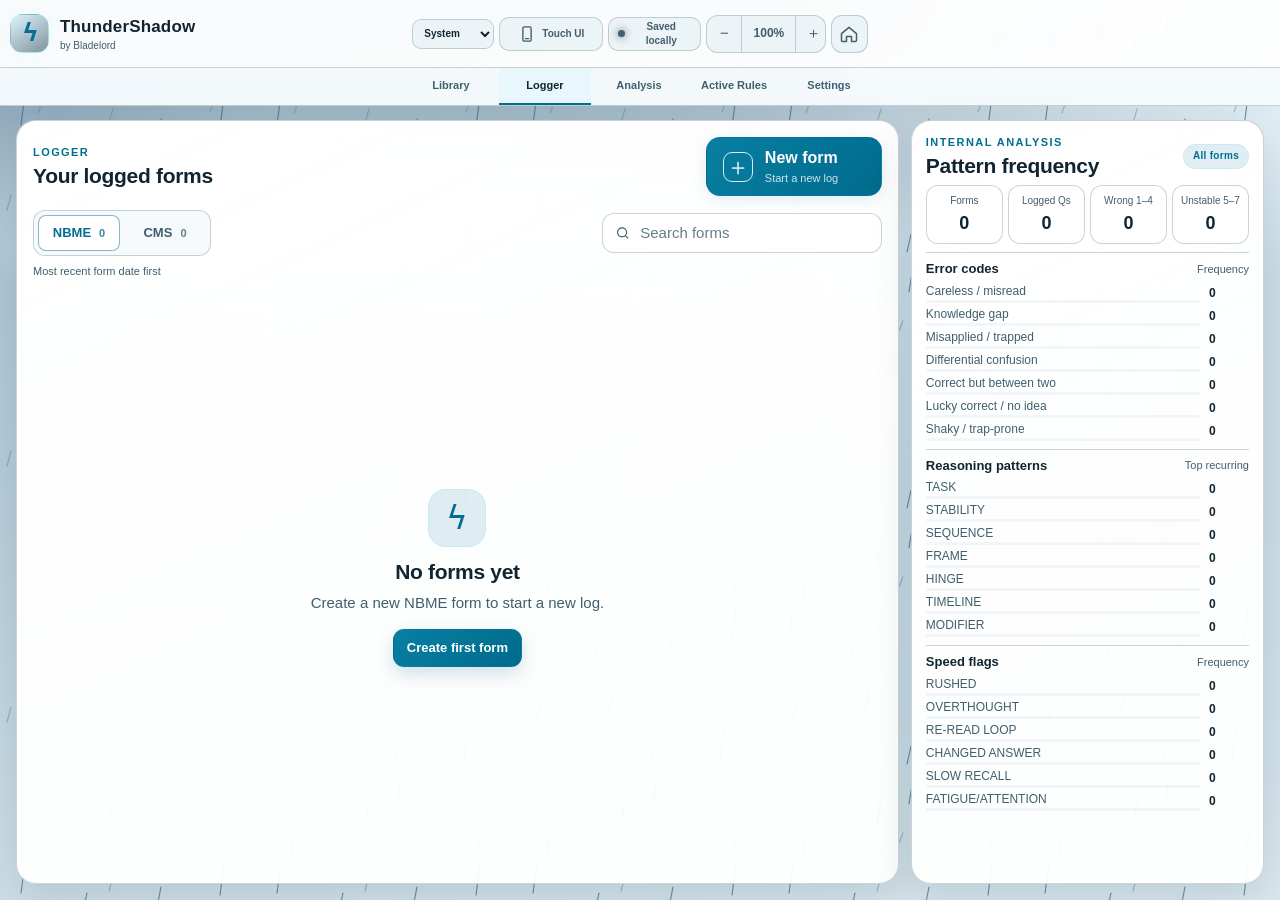
==== index.html @ bb1a1129 "v43" ====
<!doctype html>
<html lang="en">
<head>
  <meta charset="utf-8">
  <meta name="viewport" content="width=device-width, initial-scale=1, viewport-fit=cover">
  <meta name="theme-color" content="#07111f">
  <meta name="mobile-web-app-capable" content="yes">
  <meta name="apple-mobile-web-app-capable" content="yes">
  <meta name="apple-mobile-web-app-status-bar-style" content="black-translucent">
  <meta name="apple-mobile-web-app-title" content="ThunderShadow">
  <meta name="application-name" content="ThunderShadow">
  <meta name="description" content="ThunderShadow is a browser-based NBME and CMS error logging, rule review, and study-analysis app. Study data is stored locally in the browser by default, with optional private Google Drive app-data sync across devices.">
  <title>ThunderShadow</title>
  <script src="js/theme-init.js?v=43"></script>
  <script src="js/uuid.js?v=43"></script>
  <link rel="icon" href="assets/icon.svg" type="image/svg+xml">
  <link rel="apple-touch-icon" href="assets/icon-180.png">
  <link rel="manifest" href="manifest.json">
  <link rel="stylesheet" href="css/styles.css?v=43">
  <link rel="stylesheet" href="css/storm.css?v=43">
</head>
<body>
  <div class="storm-scene" aria-hidden="true">
    <div class="storm-scene__clouds"></div>
    <div class="storm-scene__rain"></div>
    <div class="storm-scene__lightning"></div>
  </div>

  <div id="appShell" class="app-shell" data-scale="100">
    <header class="topbar">
      <div class="brand" aria-label="ThunderShadow home">
        <div class="brand__mark" aria-hidden="true">ϟ</div>
        <div class="brand__copy">
          <div class="brand__name">ThunderShadow</div>
          <div class="brand__byline">by Bladelord</div>

        </div>
      </div>

      <div class="topbar__tools">
        <label class="theme-control" aria-label="Color theme"><select id="themeModeSelect"><option value="light">Light</option><option value="dark">Dark</option><option value="system">System</option></select></label>
        <button id="uiModeToggleBtn" class="mode-toggle" type="button" aria-pressed="false" aria-label="Switch to Touch UI" title="Switch to Touch UI">
          <span class="mode-toggle__icon" aria-hidden="true">
            <svg data-mode-icon="touch" viewBox="0 0 24 24"><rect x="6.5" y="2.5" width="11" height="19" rx="2"/><path d="M10 18.2h4"/></svg>
            <svg data-mode-icon="desktop" viewBox="0 0 24 24"><rect x="2.5" y="3.5" width="19" height="13" rx="2"/><path d="M8 20.5h8M12 16.5v4"/></svg>
          </span>
          <span id="uiModeToggleText">Touch UI</span>
        </button>
        <button id="syncStatusBtn" class="sync-status" type="button" data-state="local" data-short-label="Local" aria-label="Synchronization status. Click to sync now" title="Click to sync now">
          <i></i><span id="syncStatusText">Saved locally</span>
        </button>
        <button id="retrySyncBtn" class="icon-button" type="button" aria-label="Retry synchronization" title="Retry sync" hidden>↻</button>
        <div class="zoom-control" aria-label="Interface scale">
          <button id="zoomOutBtn" class="icon-button" type="button" aria-label="Zoom out">−</button>
          <button id="zoomFitBtn" class="zoom-control__value" type="button" aria-label="Fit interface to window">100%</button>
          <button id="zoomInBtn" class="icon-button" type="button" aria-label="Zoom in">＋</button>
        </div>
        <button id="homeBtn" class="icon-button" type="button" aria-label="Open form library" title="Open logged forms">
          <svg viewBox="0 0 24 24" aria-hidden="true"><path d="M3 11.5 12 4l9 7.5v8a1.5 1.5 0 0 1-1.5 1.5H15v-6H9v6H4.5A1.5 1.5 0 0 1 3 19.5z"/></svg>
        </button>
        <button id="backupBtn" class="icon-button" type="button" aria-label="Backup all data">
          <svg viewBox="0 0 24 24" aria-hidden="true"><path d="M12 3v12m0 0 4-4m-4 4-4-4M5 16v3a2 2 0 0 0 2 2h10a2 2 0 0 0 2-2v-3"/></svg>
        </button>
        <button id="restoreBackupBtn" class="icon-button" type="button" aria-label="Restore JSON backup" title="Restore JSON backup">
          <svg viewBox="0 0 24 24" aria-hidden="true"><path d="M12 21V9m0 0 4 4m-4-4-4 4M5 8V5a2 2 0 0 1 2-2h10a2 2 0 0 1 2 2v3"/></svg>
        </button>
        <input id="restoreInput" type="file" accept="application/json,.json" hidden>
      </div>
      <div id="loggerTopActions" class="logger-entry-nav" role="group" aria-label="Entry navigation" hidden>
        <button id="topPrevBtn" class="entry-nav-button" type="button" aria-label="Previous entry">
          <span aria-hidden="true">‹</span>
        </button>
        <div class="question-position" aria-live="polite" aria-atomic="true">
          <span id="topQuestionNumber">Entry 1</span>
          <span class="question-position__divider">of</span>
          <span id="topQuestionTotal">50</span>
        </div>
        <button id="topNextBtn" class="entry-nav-button" type="button" aria-label="Next entry">
          <span aria-hidden="true">›</span>
        </button>
      </div>
    </header>

    <nav id="areaNav" class="area-nav" aria-label="Primary areas">
      <button type="button" data-area="library">Library</button>
      <button type="button" data-area="logger" class="is-active">Logger</button>
      <button type="button" data-area="analysis">Analysis</button>
      <button type="button" data-area="review">Active Rules</button>
      <button type="button" data-area="settings">Settings</button>
    </nav>

    <main class="workspace">
      <section id="libraryView" class="view view--library" aria-label="Form library">
        <div class="library-layout">
          <section class="panel panel--library-list">
            <div class="panel__heading forms-library-heading">
              <div>
                <p class="eyebrow">Logger</p>
                <h1>Your logged forms</h1>
              </div>
              <button id="newFormBtn" class="button button--primary new-form-button" type="button" aria-label="New form">
                <span class="new-form-button__icon" aria-hidden="true">＋</span>
                <span><strong>New form</strong><small>Start a new log</small></span>
              </button>
            </div>
            <div class="form-library-toolbar">
              <div id="formTypeTabs" class="form-type-tabs" role="tablist" aria-label="Form exam type">
                <button id="nbmeFormsTab" type="button" role="tab" data-form-type="nbme" aria-controls="formsBrowserPanel" aria-selected="true">NBME <span data-form-count="nbme">0</span></button>
                <button id="cmsFormsTab" type="button" role="tab" data-form-type="cms" aria-controls="formsBrowserPanel" aria-selected="false" tabindex="-1">CMS <span data-form-count="cms">0</span></button>
                <button id="otherFormsTab" type="button" role="tab" data-form-type="other" aria-controls="formsBrowserPanel" aria-selected="false" tabindex="-1" hidden>Other <span data-form-count="other">0</span></button>
              </div>
              <label class="search-box">
                <svg viewBox="0 0 24 24" aria-hidden="true"><circle cx="11" cy="11" r="7"/><path d="m20 20-3.5-3.5"/></svg>
                <input id="formSearchInput" type="search" aria-label="Search logged forms" placeholder="Search forms" autocomplete="off">
              </label>
            </div>
            <p class="forms-sort-caption">Most recent form date first</p>
            <div id="formsBrowserPanel" class="forms-browser-panel" role="tabpanel" aria-labelledby="nbmeFormsTab" tabindex="0">
              <div id="emptyLibrary" class="empty-state" hidden>
                <div class="empty-state__icon" aria-hidden="true">ϟ</div>
                <h2 id="emptyLibraryTitle">No forms yet</h2>
                <p id="emptyLibraryMessage">Create a form and log only the questions worth reviewing.</p>
                <button id="emptyNewFormBtn" class="button button--primary" type="button">Create first form</button>
              </div>
              <div id="formsGrid" class="forms-grid" aria-live="polite"></div>
            </div>
          </section>

          <aside class="panel panel--analysis">
            <div class="panel__heading panel__heading--compact">
              <div>
                <p class="eyebrow">Internal analysis</p>
                <h2>Pattern frequency</h2>
              </div>
              <span id="analysisScopeBadge" class="badge">All forms</span>
            </div>

            <div class="analysis-summary">
              <div class="stat-card">
                <span class="stat-card__label">Forms</span>
                <strong id="totalFormsStat">0</strong>
              </div>
              <div class="stat-card">
                <span class="stat-card__label">Logged Qs</span>
                <strong id="totalLoggedStat">0</strong>
              </div>
              <div class="stat-card">
                <span class="stat-card__label">Wrong 1–4</span>
                <strong id="totalWrongStat">0</strong>
              </div>
              <div class="stat-card">
                <span class="stat-card__label">Unstable 5–7</span>
                <strong id="totalUnstableStat">0</strong>
              </div>
            </div>

            <div class="analysis-section">
              <div class="analysis-section__title">
                <h3>Error codes</h3>
                <span class="muted">Frequency</span>
              </div>
              <div id="errorFrequencyList" class="frequency-list"></div>
            </div>

            <div class="analysis-section analysis-section--patterns">
              <div class="analysis-section__title">
                <h3>Reasoning patterns</h3>
                <span class="muted">Top recurring</span>
              </div>
              <div id="patternFrequencyList" class="frequency-list"></div>
            </div>

            <div class="analysis-section analysis-section--speed">
              <div class="analysis-section__title">
                <h3>Speed flags</h3>
                <span class="muted">Frequency</span>
              </div>
              <div id="speedFrequencyList" class="frequency-list"></div>
            </div>
          </aside>
        </div>
      </section>

      <section id="loggerView" class="view view--logger" aria-label="Entry logger" hidden>
        <div class="logger-layout">
          <aside id="questionRail" class="panel question-rail" aria-label="Entry navigator">
            <div class="touch-entry-summary">
              <button id="entryRailToggleBtn" class="touch-entry-toggle" type="button" aria-expanded="false" aria-controls="questionNumberGrid">
                <span class="touch-entry-toggle__label">Entry</span>
                <strong id="touchEntryNumber">1</strong>
                <span id="touchEntrySaveState" class="touch-entry-toggle__state">Saved</span>
                <span class="touch-entry-toggle__chevron" aria-hidden="true">⌄</span>
              </button>
              <button id="touchNewEntryBtn" class="touch-square-button" type="button" aria-label="New entry" title="New entry">＋</button>
              <button id="touchEntryActionsBtn" class="touch-square-button" type="button" aria-label="Entry actions" title="Entry actions">•••</button>
            </div>
            <div class="question-rail__header">
              <div>
                <p id="loggerFormSubject" class="eyebrow">NBME / CMS</p>
                <h1 id="loggerFormName">Form</h1>
              </div>
              <span id="saveState" class="save-state">Saved</span>
              <button id="selectEntriesBtn" class="button button--subtle entry-select-toggle" type="button" aria-pressed="false">Select</button>
            </div>

            <div id="questionRangeTabs" class="range-tabs" aria-label="Entry filters">
              <button class="range-tab is-active" type="button" data-entry-filter="active">Active</button>
              <button class="range-tab" type="button" data-entry-filter="deleted">Deleted Entries</button>
            </div>
            <div id="questionNumberGrid" class="question-grid" aria-label="Entries"></div>
            <div id="mobileSelectionBar" class="mobile-selection-bar" hidden>
              <strong id="mobileSelectionCount">0 selected</strong>
              <button id="mobileCopyCodesBtn" class="button button--primary" type="button">Copy codes</button>
              <button id="mobileSelectAllBtn" class="button button--subtle" type="button">All</button>
              <button id="mobileClearSelectionBtn" class="button button--subtle" type="button">Clear</button>
              <button id="mobileSelectionDoneBtn" class="button button--ghost" type="button">Done</button>
            </div>
            <button id="newEntryBtn" class="button button--primary button--full" type="button">＋ New Entry</button>
            <div class="selection-tools">
              <p>⌘/Ctrl-click or Shift-click entries to select for copying.</p>
              <button id="copyCodesBtn" class="button button--subtle" type="button">Copy Codes</button>
              <button id="selectAllEntriesBtn" class="button button--subtle" type="button">Select all logged</button>
              <button id="clearEntrySelectionBtn" class="button button--subtle" type="button">Clear selection</button>
            </div>

            <div class="question-rail__legend">
              <span><i class="legend-dot legend-dot--blank"></i>Draft</span>
              <span><i class="legend-dot legend-dot--logged"></i>Logged</span>
              <span><i class="legend-dot legend-dot--speed"></i>Selected</span>
            </div>

            <div class="question-rail__footer">
              <div class="progress-text">
                <span>Logged</span>
                <strong id="loggerProgressText">0 entries</strong>
              </div>
              <div class="progress-track"><div id="loggerProgressBar" class="progress-track__fill"></div></div>
              <button id="exportFormBtn" class="button button--ghost button--full" type="button">
                Export form TSV
              </button>
              <button id="finishFormBtn" class="button button--subtle button--full" type="button">Finish Form</button>
            </div>
          </aside>

          <section class="panel logger-panel">
            <div class="logger-content">
              <section class="choice-section choice-section--errors">
                <div class="section-heading">
                  <div>
                    <h3>Error code</h3>
                    <p>Choose one · keys 1–7</p>
                  </div>
                  <div class="entry-delete-actions"><button id="clearQuestionBtn" class="button button--danger-ghost" type="button" title="Delete current entry">Delete Entry</button><button id="permanentDeleteEntryBtn" class="button button--danger" type="button" hidden>Delete permanently</button></div>
                </div>
                <div id="errorCodeRows" class="option-stack option-stack--errors"></div>
              </section>

              <section id="patternSection" class="choice-section choice-section--patterns touch-collapsible is-touch-collapsed">
                <div class="touch-collapse-header-row">
                  <button id="patternCollapseBtn" class="touch-collapse-header" type="button" aria-expanded="false">
                    <span><strong>Reasoning Pattern</strong><small id="patternCollapseSummary">Optional</small></span><i aria-hidden="true">⌄</i>
                  </button>
                  <button id="patternGuideTouchBtn" class="pattern-info-button touch-only-info" type="button" aria-label="Open reasoning pattern guide" title="View pattern definitions and fixes">i</button>
                </div>
                <div class="section-heading desktop-section-heading">
                  <div>
                    <div class="pattern-heading-row">
                      <h3>Reasoning Pattern</h3>
                      <button id="patternGuideBtn" class="pattern-info-button" type="button" aria-label="Open reasoning pattern guide" title="View pattern definitions and fixes">i</button>
                    </div>
                    <p>Optional — choose the earliest reasoning operation that failed.</p>
                  </div>
                </div>
                <div id="patternRows" class="option-stack option-stack--patterns"></div>
              </section>

              <section class="rule-section">
                <div id="noteArea" class="note-area touch-collapsible is-touch-collapsed">
                  <button id="noteCollapseBtn" class="touch-collapse-header" type="button" aria-expanded="false">
                    <span><strong>Study note</strong><small id="noteCollapseSummary">Optional</small></span><i aria-hidden="true">⌄</i>
                  </button>
                  <div class="rule-section__top">
                    <div class="section-heading section-heading--inline desktop-section-heading">
                    <div>
                      <h3>Study note</h3>
                      <p>Capture clinical cues or broader question-solving skills.</p>
                    </div>
                    </div>
                  </div>
                  <div class="note-toolbar"><button id="noteKindBtn" class="note-kind-switch" type="button" role="switch" aria-checked="false" aria-label="Broad Pattern"><span class="note-kind-switch__clinical">Clinical Pattern</span><span class="note-kind-switch__track" aria-hidden="true"><i></i></span><span class="note-kind-switch__broad">Broad Pattern</span></button><span id="notePatternLabel" class="badge">No pattern</span><span id="noteSourceLabel" class="note-source"></span></div>
                  <textarea id="manualRuleInput" rows="3" maxlength="12000" spellcheck="true" aria-label="Study note"></textarea>
                </div>

                <div id="speedArea" class="speed-area touch-collapsible is-touch-collapsed">
                  <button id="speedCollapseBtn" class="touch-collapse-header" type="button" aria-expanded="false">
                    <span><strong>Speed flags</strong><small id="speedCollapseSummary">Optional</small></span><i aria-hidden="true">⌄</i>
                  </button>
                  <div class="speed-area__desktop-heading desktop-section-heading">
                    <h3>Speed flags</h3>
                    <p>What execution behavior contributed? Optional; multiple selections allowed.</p>
                  </div>
                  <div id="speedFlagButtons" class="speed-buttons"></div>
                </div>
              </section>
            </div>

            <div class="logger-panel__footer">
                <div class="shortcut-hint">
                  <kbd>1–7</kbd> code
                  <kbd>⇧1–7</kbd> pattern
                  <kbd>⌥1–6</kbd> speed
                  <kbd>⌘/Ctrl + Enter</kbd> save & next
                <kbd>[</kbd><kbd>]</kbd> navigate
              </div>
              <div class="footer-actions">
                <button id="bottomPrevBtn" class="button button--ghost" type="button">Previous</button>
                <button id="saveNextBtn" class="button button--primary button--save" type="button">Save & next</button>
              </div>
            </div>
          </section>
        </div>
      </section>

      <section id="ruleLibraryView" class="view v3-view" aria-label="Personal rule library" hidden>
        <div class="v3-scroll rule-library-layout">
          <div class="v3-heading rule-library-heading">
            <div><p class="eyebrow">Personal rule library</p><h1>Browse your cards</h1></div>
            <div class="v3-heading__actions"><button id="exportRulesBtn" class="button button--ghost" type="button">Active-rules TSV</button></div>
          </div>
          <div id="ruleLibraryTabs" class="rule-library-tabs" role="tablist" aria-label="Rule library sections">
            <button id="savedRulesTab" type="button" role="tab" data-rule-section="saved" aria-controls="savedRulesPanel" aria-selected="true">Saved rules</button>
            <button id="suspendedRulesTab" type="button" role="tab" data-rule-section="suspended" aria-controls="suspendedRulesPanel" aria-selected="false" tabindex="-1">Suspended rules</button>
          </div>
          <div id="ruleKindTabs" class="rule-library-tabs rule-kind-tabs" role="tablist" aria-label="Filter rules by kind">
            <button type="button" role="tab" data-library-kind="all" aria-selected="true">All Rules</button>
            <button type="button" role="tab" data-library-kind="clinical" aria-selected="false" tabindex="-1">Clinical Pattern</button>
            <button type="button" role="tab" data-library-kind="reasoning" aria-selected="false" tabindex="-1">Broad Pattern</button>
          </div>
          <div class="rule-form-strip">
            <button id="ruleFormsLeftBtn" class="rule-scroll-button" type="button" aria-label="Scroll forms left" aria-controls="ruleFormTabs">‹</button>
            <div id="ruleFormTabs" class="rule-form-tabs" role="tablist" aria-label="Filter rules by form"></div>
            <button id="ruleFormsRightBtn" class="rule-scroll-button" type="button" aria-label="Scroll forms right" aria-controls="ruleFormTabs">›</button>
          </div>
          <div class="rule-browser-search">
            <label class="search-box rule-search"><svg viewBox="0 0 24 24" aria-hidden="true"><circle cx="11" cy="11" r="7"/><path d="m20 20-3.5-3.5"/></svg><input id="ruleSearchInput" type="search" placeholder="Search rules, patterns, or source forms" aria-label="Search rules" autocomplete="off"></label>
            <label class="rule-sort-label">Sort<select id="ruleSortSelect"><option value="due">Due date</option><option value="pattern">Reasoning pattern</option><option value="kind">Pattern kind</option><option value="source">Source form</option><option value="wording">Wording A–Z</option></select></label>
          </div>
          <p id="ruleSearchStatus" class="muted" aria-live="polite"></p>
          <div id="savedRuleBulkActions" class="rule-bulk-actions">
            <div class="rule-selection-line">
              <label><input id="selectAllSavedRules" type="checkbox"><span>All shown</span></label>
              <span id="savedRuleSelectionCount" class="muted" aria-live="polite">0 selected</span>
              <button id="clearSavedRuleSelectionBtn" class="button button--subtle" type="button" disabled>Clear</button>
              <button id="reviewSelectedRulesBtn" class="button button--primary" type="button" disabled title="Review selected active cards regardless of their due dates">Review selected</button>
            </div>
            <div id="savedRuleActionControls" class="rule-action-line" hidden>
              <label>Action<select id="savedRuleBulkAction"><option value="due">Due today</option><option value="suspend">Suspend</option><option value="resume">Resume</option><option value="pattern">Change reasoning pattern</option><option value="kind">Change pattern kind</option></select></label>
              <label id="bulkRulePatternLabel" hidden>Pattern<select id="bulkRulePattern"></select></label>
              <label id="bulkRuleKindLabel" hidden>Kind<select id="bulkRuleKind"><option value="clinical">Clinical Pattern</option><option value="reasoning">Broad Pattern</option></select></label>
              <button id="applySavedRuleBulkBtn" class="button button--ghost" type="button" disabled>Apply to selected</button>
            </div>
            <p id="savedRuleBulkStatus" class="muted" role="status"></p>
          </div>
          <div class="rule-library-panels">
            <section id="savedRulesPanel" class="panel v3-panel saved-rules-panel" role="tabpanel" aria-labelledby="savedRulesTab">
              <div class="panel__heading panel__heading--compact"><div><h2>Saved rules</h2><p class="muted">Study notes become active rules automatically.</p></div><span id="ruleCountBadge" class="badge">0 active</span></div>
              <div id="personalRulesList" class="v3-list v3-list--compact"></div>
            </section>
            <section id="suspendedRulesPanel" class="panel v3-panel" role="tabpanel" aria-labelledby="suspendedRulesTab" hidden>
              <div class="panel__heading panel__heading--compact"><div><h2>Suspended rules</h2><p class="muted">Kept in your library and backups, outside daily review.</p></div><span id="suspendedCountBadge" class="badge">0 suspended</span></div>
              <div id="suspendedRulesList" class="v3-list v3-list--compact"></div>
            </section>
          </div>
        </div>
      </section>

      <section id="analysisView" class="view v3-view" aria-label="Longitudinal analysis" hidden>
        <div class="v3-scroll">
          <div class="v3-heading">
            <div><p class="eyebrow">Version 3 analysis</p><h1>Longitudinal patterns</h1><p>Counts and descriptive associations derived from browser-local logs.</p></div>
            <div class="v3-heading__actions"><button id="exportAnalyticsBtn" class="button button--ghost" type="button">Analytics JSON</button><button id="exportChatgptBtn" class="button button--primary" type="button">ChatGPT package</button></div>
          </div>
          <section class="panel v3-panel analytics-filters">
            <label class="field"><span>From</span><input id="analysisStartDate" type="date"></label>
            <label class="field"><span>Through</span><input id="analysisEndDate" type="date"></label>
            <label class="field field--wide"><span>Forms</span><select id="analysisForms" multiple aria-label="Filter forms"></select></label>
            <button id="applyAnalysisFilters" class="button button--primary" type="button">Apply filters</button>
            <button id="clearAnalysisFilters" class="button button--ghost" type="button">Clear</button>
          </section>
          <div id="analysisCards" class="v3-stat-grid"></div>
          <div class="v3-grid v3-grid--two">
            <section class="panel v3-panel"><h2>Error-code distribution</h2><div id="analysisErrors" class="v3-table-wrap"></div></section>
            <section class="panel v3-panel"><h2>Reasoning patterns</h2><div id="analysisPatterns" class="analytics-pattern-grid"></div></section>
            <section class="panel v3-panel"><h2>Speed issues</h2><div id="analysisSpeed" class="v3-table-wrap"></div></section>
            <section class="panel v3-panel"><h2>Combined-pattern findings</h2><div id="analysisCombinations" class="v3-list v3-list--compact"></div></section>
          </div>
          <section class="panel v3-panel"><h2>Recent trend table</h2><div id="analysisTrends" class="v3-table-wrap"></div></section>
        </div>
      </section>

      <section id="reviewView" class="view v3-view" aria-label="Active rules review" hidden>
        <div class="v3-scroll v3-scroll--review">
          <div class="v3-heading review-heading">
            <div><p class="eyebrow">Active Rules</p><h1 id="reviewHeading">Daily review</h1><p>Rate one rule at a time using the intervals saved in Settings.</p></div>
            <div class="v3-heading__actions"><span id="reviewDueBadge" class="badge">0 due</span><button id="viewSuspendedRulesBtn" class="button button--ghost review-manage-button" type="button" aria-label="Suspended rules (0)" title="Suspended rules"><svg viewBox="0 0 24 24" aria-hidden="true"><rect x="5" y="4" width="5" height="16" rx="1.5"/><rect x="14" y="4" width="5" height="16" rx="1.5"/></svg><span class="review-manage-label">Suspended rules (<span id="reviewSuspendedCount">0</span>)</span></button></div>
          </div>
          <div id="reviewTypeFilter" class="review-type-filter segmented-control" role="group" aria-label="Review note type"><button type="button" data-review-kind="all" aria-pressed="true">All cards</button><button type="button" data-review-kind="reasoning" aria-pressed="false">Broad Patterns</button><button type="button" data-review-kind="clinical" aria-pressed="false">Clinical Patterns</button></div>
          <div id="reviewProgress" class="review-progress" aria-live="polite"></div>
          <div id="selectedReviewBar" class="selected-review-bar" hidden><span id="selectedReviewStatus"></span><button id="exitSelectedReviewBtn" class="button button--ghost" type="button">Return to daily review</button></div>
          <div id="reviewRulesList" class="review-list" role="region" aria-label="Current review card"></div>
        </div>
      </section>

      <section id="settingsView" class="view v3-view" aria-label="Settings and exports" hidden>
        <div class="v3-scroll settings-scroll">
          <div class="v3-heading settings-heading"><div><p class="eyebrow">Settings</p><h1>Make it yours</h1><p>Review cards, appearance, and your study data.</p></div></div>
          <div id="settingsTabs" class="settings-tabs" role="tablist" aria-label="Settings categories">
            <button id="settingsCardsTab" type="button" role="tab" data-settings-category="cards" aria-controls="settingsCardsPanel" aria-selected="true">Review cards</button>
            <button id="settingsInterfaceTab" type="button" role="tab" data-settings-category="interface" aria-controls="settingsInterfacePanel" aria-selected="false" tabindex="-1">Interface</button>
            <button id="settingsDataTab" type="button" role="tab" data-settings-category="data" aria-controls="settingsDataPanel" aria-selected="false" tabindex="-1">Data &amp; backups</button>
          </div>
          <div id="settingsCardsPanel" class="settings-category" role="tabpanel" aria-labelledby="settingsCardsTab">
            <form id="reviewIntervalForm" class="panel v3-panel settings-card review-intervals review-intervals--settings" aria-label="Review intervals">
              <div class="review-intervals__intro"><h2>Review intervals</h2><p class="muted">Days until a rated card returns.</p></div>
              <div class="review-interval-grid">
                <label class="review-interval review-interval--again"><span>Again</span><span><input id="reviewAgainDays" name="again" type="number" min="1" max="3650" inputmode="numeric" required><i>days</i></span></label>
                <label class="review-interval review-interval--hard"><span>Hard</span><span><input id="reviewHardDays" name="hard" type="number" min="1" max="3650" inputmode="numeric" required><i>days</i></span></label>
                <label class="review-interval review-interval--good"><span>Good</span><span><input id="reviewGoodDays" name="good" type="number" min="1" max="3650" inputmode="numeric" required><i>days</i></span></label>
                <label class="review-interval review-interval--easy"><span>Easy</span><span><input id="reviewEasyDays" name="easy" type="number" min="1" max="3650" inputmode="numeric" required><i>days</i></span></label>
              </div>
              <div class="settings-card__actions"><button id="saveReviewIntervalsBtn" class="button button--subtle" type="submit">Save intervals</button></div>
            </form>
            <form id="reviewShortcutForm" class="panel v3-panel settings-card" aria-label="Review keyboard shortcuts">
              <div><h2>Keyboard shortcuts</h2><p class="muted">Use a letter, number, or Space during daily review.</p></div>
              <div class="review-shortcut-grid">
                <label>Again<input name="again" maxlength="5" required autocomplete="off" aria-label="Again shortcut"></label>
                <label>Hard<input name="hard" maxlength="5" required autocomplete="off" aria-label="Hard shortcut"></label>
                <label>Good<input name="good" maxlength="5" required autocomplete="off" aria-label="Good shortcut"></label>
                <label>Easy<input name="easy" maxlength="5" required autocomplete="off" aria-label="Easy shortcut"></label>
                <label class="quick-good-shortcut"><span>Quick Good <small>“none” to disable</small></span><input name="quickGood" maxlength="5" required autocomplete="off" aria-label="Quick Good shortcut"></label>
              </div>
              <div class="settings-card__actions"><button class="button button--subtle" type="submit">Save shortcuts</button><button id="resetReviewShortcutsBtn" class="button button--ghost" type="button">Reset defaults</button></div>
            </form>
            <section class="panel v3-panel settings-card settings-card--wide settings-card--text-size">
              <div><h2>Card text size</h2><p class="muted">Adjust rule text and notes on this device. Saved automatically.</p></div>
              <div class="review-text-size-control"><label for="reviewTextSize">Text size <output id="reviewTextSizeValue" for="reviewTextSize">100%</output></label><input id="reviewTextSize" type="range" min="80" max="140" step="5" value="100"><button id="resetReviewTextSizeBtn" class="button button--ghost" type="button">Reset</button></div>
              <p class="review-text-preview">Pause and identify the finding that changes your next step.</p>
            </section>
            <section id="noteUpgradePanel" class="panel v3-panel settings-card settings-card--wide" hidden>
              <div><h2>Upgrade older notes</h2><p class="muted">Add note IDs and recover source links from matching wording. Wording, review history, and due dates stay intact.</p><p id="noteUpgradeStatus" class="muted" aria-live="polite"></p></div>
              <div class="settings-card__actions"><button id="upgradeNotesBtn" class="button button--primary" type="button">Upgrade notes</button></div>
            </section>
          </div>
          <div id="settingsInterfacePanel" class="settings-category" role="tabpanel" aria-labelledby="settingsInterfaceTab" hidden>
            <section class="panel v3-panel settings-card">
              <div><h2>Appearance</h2><p class="muted">Display, theme, and rain are saved on this device.</p></div>
              <div class="settings-preference-row">
                <div><h3>Display mode</h3><p class="muted">Touch uses larger controls.</p></div>
                <div class="segmented-control" role="group" aria-label="Display mode">
                  <button id="desktopModeBtn" type="button" data-ui-mode="desktop">Desktop</button>
                  <button id="touchModeBtn" type="button" data-ui-mode="touch">Touch</button>
                </div>
              </div>
              <div class="settings-preference-row">
                <h3>Theme</h3>
                <div class="segmented-control segmented-control--three" role="group" aria-label="Color theme">
                  <button type="button" data-theme-choice="light">Light</button>
                  <button type="button" data-theme-choice="dark">Dark</button>
                  <button type="button" data-theme-choice="system">System</button>
                </div>
              </div>
              <div class="settings-preference-row">
                <div><h3>Rain effect</h3><p class="muted">Off stops rain, moving clouds, and lightning.</p></div>
                <div class="segmented-control" role="group" aria-label="Rain effect">
                  <button type="button" data-rain-choice="on">On</button>
                  <button type="button" data-rain-choice="off">Off</button>
                </div>
              </div>
              <div class="settings-preference-row">
                <div><label for="settingsUiScaleSelect">Desktop scale</label><p class="muted">Synced across devices; used in Desktop mode.</p></div>
                <select id="settingsUiScaleSelect" aria-label="Desktop scale">
                  <option value="80">80%</option><option value="85">85%</option><option value="90">90%</option><option value="95">95%</option><option value="100">100%</option><option value="105">105%</option><option value="110">110%</option><option value="115">115%</option><option value="120">120%</option>
                </select>
              </div>
            </section>
            <section class="panel v3-panel settings-card touch-section-preferences">
              <div><h2>Phone logger</h2><p class="muted">Choose which optional sections open expanded.</p></div>
              <div class="touch-section-preference-row">
                <strong>Reasoning Pattern</strong>
                <div class="segmented-control" role="group" aria-label="Reasoning Pattern default state">
                  <button type="button" data-touch-section-pref="pattern" data-expanded="false">Collapsed</button>
                  <button type="button" data-touch-section-pref="pattern" data-expanded="true">Expanded</button>
                </div>
              </div>
              <div class="touch-section-preference-row">
                <strong>Study note</strong>
                <div class="segmented-control" role="group" aria-label="Study note default state">
                  <button type="button" data-touch-section-pref="note" data-expanded="false">Collapsed</button>
                  <button type="button" data-touch-section-pref="note" data-expanded="true">Expanded</button>
                </div>
              </div>
              <div class="touch-section-preference-row">
                <strong>Speed flags</strong>
                <div class="segmented-control" role="group" aria-label="Speed Flags default state">
                  <button type="button" data-touch-section-pref="speed" data-expanded="false">Collapsed</button>
                  <button type="button" data-touch-section-pref="speed" data-expanded="true">Expanded</button>
                </div>
              </div>
            </section>
          </div>
          <div id="settingsDataPanel" class="settings-category" role="tabpanel" aria-labelledby="settingsDataTab" hidden>
            <section class="panel v3-panel settings-card drive-sync-card">
              <div><h2>Google Drive sync <span class="badge">optional</span></h2><p id="cloudStatusText" class="muted">Browser storage is active. Connect Google to sync.</p></div>
              <div class="settings-card__actions">
                <button id="cloudConnectBtn" class="button button--primary" type="button">Connect Google</button>
                <button id="cloudSyncNowBtn" class="button button--ghost" type="button" disabled>Sync now</button>
                <button id="cloudDisconnectBtn" class="button button--subtle" type="button" disabled>Disconnect</button>
              </div>
              <details class="settings-details"><summary>Sync details &amp; privacy</summary><p id="cloudDetailText" class="muted">Local IndexedDB is the default store.</p><p class="muted">Study data syncs to Google Drive’s private app-data folder. Local saves work offline. Disconnecting keeps your data. ThunderShadow makes no external AI calls. <a href="privacy.html" target="_blank" rel="noopener">Privacy Policy</a></p></details>
            </section>
            <section class="panel v3-panel settings-card portable-backup">
              <div><h2>Encrypted portable backup</h2><p class="muted">Download a full backup or preview one before restoring. Your passphrase is never saved.</p></div>
              <label class="field"><span>Passphrase</span><input id="portablePassphrase" type="password" minlength="8" maxlength="1024" autocomplete="new-password" placeholder="At least 8 characters"></label>
              <div class="settings-card__actions">
                <button id="exportEncryptedBtn" class="button button--primary" type="button">Export backup</button>
                <button id="previewEncryptedBtn" class="button button--ghost" type="button">Preview import</button>
                <input id="encryptedImportInput" type="file" accept=".tsbackup,application/octet-stream" hidden>
              </div>
              <p id="portableBackupStatus" class="muted" aria-live="polite"></p>
            </section>
            <section class="panel v3-panel settings-card">
              <div><h2>Anki &amp; study exports</h2><p class="muted">Export every active saved rule as a front/back Anki card, including future-due cards. Suspended rules are excluded.</p></div>
              <div class="settings-card__actions"><button id="exportAnkiBtn" class="button button--primary" type="button" aria-describedby="ankiExportFormat">Export Anki TSV</button></div>
              <p id="ankiExportFormat" class="muted">Front: rule wording. Back: your notes and source context. Tags: kind, reasoning pattern, and source forms. The same ThunderShadowIDs appear in form, combined, and Anki exports. Use a form’s Anki button to export only its active rules. Stable IDs let later imports update or skip existing cards.</p>
              <details class="settings-details">
                <summary>Anki setup &amp; repeat imports</summary>
                <p class="muted">One-time setup in Anki Desktop: open Tools → Manage Note Types → Add, clone <strong>Basic</strong>, and name it <strong>ThunderShadow Basic</strong>. In Fields, add <strong>ThunderShadowID</strong> and reposition it to field 1. Keep <strong>Front</strong> and <strong>Back</strong> after it and leave the Basic card templates unchanged, so the ID stays off the card.</p>
                <p class="muted">Import the TSV using <strong>ThunderShadow Basic</strong>. Map columns to <strong>ThunderShadowID / Front / Back / Tags</strong>, with Tab separator and HTML enabled (Anki 2.1.54+ reads the file headers). Choose your deck and match scope <strong>Note type</strong>.</p>
                <p class="muted">For later exports, keep the same note type and ID field. Set Existing notes to <strong>Update</strong> to refresh content while keeping Anki review scheduling, or <strong>Preserve</strong> to skip existing cards. Avoid Duplicate. Editing rule wording in ThunderShadow keeps its ID.</p>
                <p class="muted">This is a one-way content export. ThunderShadow schedules and review history are not imported into Anki. Suspending, deleting, or merging a rule later does not remove its old Anki card. <a href="https://docs.ankiweb.net/importing/text-files.html" target="_blank" rel="noopener">Anki import guide</a></p>
              </details>
              <h3>Study data files</h3>
              <div class="settings-export-grid">
                <button id="exportAllFormsBtn" class="button button--ghost" type="button">Form logs TSV</button>
                <button id="settingsExportRulesBtn" class="button button--ghost" type="button">Rules data TSV</button>
                <button id="settingsExportAnalyticsBtn" class="button button--ghost" type="button">Analytics JSON</button>
                <button id="settingsExportChatgptBtn" class="button button--ghost" type="button">Analysis Markdown</button>
              </div>
            </section>
            <section class="panel v3-panel settings-card">
              <div><h2>Browser snapshots</h2><p id="backupDirectoryText" class="muted">Loading backup configuration…</p></div>
              <div class="settings-card__actions"><button id="createBackupBtn" class="button button--primary" type="button">Back up now</button><button id="refreshBackupsBtn" class="button button--ghost" type="button">Refresh</button></div>
              <details class="settings-details"><summary>Saved snapshots</summary><div id="backupList" class="v3-list v3-list--compact"></div></details>
            </section>
          </div>
        </div>
      </section>
    </main>

    <footer style="text-align:center;padding:10px 16px 18px;font-size:.78rem;opacity:.72">
      <a href="privacy.html" target="_blank" rel="noopener">Privacy Policy</a>
    </footer>
  </div>

  <dialog id="formDialog" class="dialog">
    <form id="formCreateForm" method="dialog" class="dialog__surface">
      <div class="dialog__header">
        <div>
          <p id="formDialogEyebrow" class="eyebrow">New session</p>
          <h2 id="formDialogTitle">Create form</h2>
        </div>
        <button class="icon-button" type="button" data-close-dialog="formDialog" aria-label="Close">×</button>
      </div>
      <div class="dialog__body">
        <label class="field">
          <span>Form name</span>
          <input id="newFormName" type="text" placeholder="e.g. NBME 14 or CMS IM 8" required maxlength="80">
        </label>
        <div class="field-grid">
          <label class="field">
            <span>Original total form length <em>optional</em></span>
            <input id="newFormQuestionCount" type="number" min="1" max="1000" inputmode="numeric">
            <span class="quick-fill"><button type="button" data-length="50">50</button><button type="button" data-length="100">100</button><button type="button" data-length="160">160</button><button type="button" data-length="200">200</button></span>
          </label>
          <label class="field">
            <span>Date</span>
            <input id="newFormDate" type="date" required>
          </label>
        </div>
        <label class="field">
          <span>Subject <em>optional</em></span>
          <input id="newFormSubject" type="text" placeholder="e.g. Internal Medicine" maxlength="80">
        </label>
        <div class="field-grid">
          <label class="field"><span>Exam type <em>optional</em></span><input id="newFormExamType" type="text" placeholder="e.g. NBME, CMS" maxlength="80"></label>
          <label class="field"><span>Expected screenshot count <em>optional</em></span><input id="newFormExpectedScreenshots" type="number" min="0" max="1000" inputmode="numeric"></label>
        </div>
      </div>
      <div class="dialog__footer">
        <button class="button button--ghost" type="button" data-close-dialog="formDialog">Cancel</button>
        <button id="formDialogSubmitBtn" class="button button--primary" type="submit">Create & open</button>
      </div>
    </form>
  </dialog>

  <dialog id="patternGuideDialog" class="dialog pattern-guide-dialog" aria-labelledby="patternGuideTitle" aria-describedby="patternGuideSubtitle">
    <div class="dialog__surface pattern-guide-surface">
      <header class="pattern-guide-header">
        <div>
          <p class="eyebrow">Reasoning support</p>
          <h2 id="patternGuideTitle">Reasoning Pattern Guide</h2>
          <p id="patternGuideSubtitle">Choose the earliest reasoning operation that failed. Leave blank when no clear pattern applies.</p>
        </div>
        <button id="patternGuideCloseBtn" class="icon-button" type="button" aria-label="Close reasoning pattern guide">×</button>
      </header>
      <div class="pattern-guide-scroll">
        <div class="pattern-guide-grid">
          <article class="pattern-guide-card" data-pattern-tone="1"><header><strong>P1 — TASK</strong><kbd>⇧1</kbd></header><p>You solved a different question from the one NBME asked.</p><p><b>Use when:</b> The requested output was misunderstood: diagnosis, cause, next step, treatment, prevention, or complication.</p><p><b>Fix:</b> Translate the final question into a 2–4 word command.</p></article>
          <article class="pattern-guide-card" data-pattern-tone="2"><header><strong>P2 — STABILITY</strong><kbd>⇧2</kbd></header><p>Failed to classify instability, acuity, or an immediate threat before choosing the pathway.</p><p><b>Use when:</b> Instability, shock, active seizure, severe bleeding, or another immediate threat should have overridden the normal pathway.</p><p><b>Fix:</b> Check for an immediate threat before applying the routine algorithm.</p></article>
          <article class="pattern-guide-card" data-pattern-tone="3"><header><strong>P3 — SEQUENCE</strong><kbd>⇧3</kbd></header><p>Recognized the clinical problem but selected the wrong stage of diagnosis or management.</p><p><b>Use when:</b> The diagnosis was understood, but the wrong diagnostic or management stage was selected.</p><p><b>Fix:</b> Locate the current node: stabilize → test → confirm → treat → escalate.</p></article>
          <article class="pattern-guide-card" data-pattern-tone="4"><header><strong>P4 — FRAME</strong><kbd>⇧4</kbd></header><p>Built the wrong illness script or added an unsupported assumption before comparing choices.</p><p><b>Use when:</b> The case was represented incorrectly, anchored early, or altered by an unsupported assumption.</p><p><b>Fix:</b> Rebuild the case using only facts supplied in the stem.</p></article>
          <article class="pattern-guide-card" data-pattern-tone="5"><header><strong>P5 — HINGE</strong><kbd>⇧5</kbd></header><p>The candidate answers were reasonable, but the decisive discriminator was missed or underweighted.</p><p><b>Use when:</b> The options were plausible, but the decisive discriminator was missed or underweighted.</p><p><b>Fix:</b> Find the single clue the selected answer cannot explain.</p></article>
          <article class="pattern-guide-card" data-pattern-tone="6"><header><strong>P6 — TIMELINE</strong><kbd>⇧6</kbd></header><p>The timing, onset, duration, progression, event order, or treatment exposure determined the answer.</p><p><b>Use when:</b> Onset, interval, progression, treatment exposure, or event order determined the answer.</p><p><b>Fix:</b> Write: trigger → interval → presentation.</p></article>
          <article class="pattern-guide-card" data-pattern-tone="7"><header><strong>P7 — MODIFIER</strong><kbd>⇧7</kbd></header><p>Knew the usual rule but failed to adjust it for a patient-specific constraint or context.</p><p><b>Use when:</b> Pregnancy, age, comorbidity, contraindication, organ function, or setting changed the usual rule.</p><p><b>Fix:</b> State: normally X; because of Y, choose Z.</p></article>
        </div>
        <section class="pattern-decision-tree" aria-labelledby="patternDecisionTitle">
          <h3 id="patternDecisionTitle">Quick decision path</h3>
          <div class="pattern-decision-list"><span>Wrong task? → TASK</span><span>Missed instability? → STABILITY</span><span>Wrong diagnostic/management stage? → SEQUENCE</span><span>Wrong illness script or unsupported assumption? → FRAME</span><span>Timing/course decided it? → TIMELINE</span><span>Patient-specific constraint changed the rule? → MODIFIER</span><span>Otherwise missed the decisive discriminator? → HINGE</span></div>
          <p><b>Tie-breaker:</b> When two patterns apply, select the earliest causal failure rather than the final visible mistake.</p>
          <ul><li>Hypotensive patient sent to CT before resuscitation → STABILITY, not SEQUENCE</li><li>Understood stability but jumped directly to surgery → SEQUENCE</li><li>Recent infection caused premature anchoring before comparing clues → FRAME</li><li>Correct candidate pair but ignored normal complement → HINGE</li><li>Ignored the two-day interval after infection → TIMELINE</li><li>Used the standard drug despite pregnancy → MODIFIER</li></ul>
        </section>
        <footer class="pattern-guide-note"><p>Tie-breaker: when two patterns seem possible, choose the earliest causal failure in your reasoning.</p><p>Do not use a reasoning pattern merely to repeat the Error Code.</p></footer>
      </div>
    </div>
  </dialog>

  <dialog id="touchEntryActionsDialog" class="dialog dialog--confirm touch-actions-dialog" aria-labelledby="touchEntryActionsTitle">
    <div class="dialog__surface">
      <div class="dialog__header"><div><p class="eyebrow">Entry actions</p><h2 id="touchEntryActionsTitle">Current entry</h2></div><button id="touchEntryActionsCloseBtn" class="icon-button" type="button" aria-label="Close">×</button></div>
      <div class="dialog__body touch-actions-list">
        <button id="touchDeleteEntryBtn" class="button button--danger-ghost" type="button">Delete Entry</button>
        <button id="touchPermanentDeleteEntryBtn" class="button button--danger" type="button" hidden>Delete permanently</button>
        <button id="touchExportFormBtn" class="button button--ghost" type="button">Export form TSV</button>
        <button id="touchFinishFormBtn" class="button button--subtle" type="button">Finish Form</button>
      </div>
    </div>
  </dialog>

  <dialog id="exportDialog" class="dialog dialog--confirm">
    <form method="dialog" class="dialog__surface">
      <div class="dialog__header"><div><p class="eyebrow">TSV validation</p><h2>Screenshot-count check</h2></div></div>
      <div id="exportValidationBody" class="dialog__body"></div>
      <div class="dialog__footer"><button class="button button--ghost" value="cancel">Cancel</button><button id="exportFormAnkiBtn" class="button button--ghost" type="button">Anki TSV</button><button id="confirmExportBtn" class="button button--primary" value="default">Export TSV</button></div>
    </form>
  </dialog>

  <dialog id="confirmDialog" class="dialog dialog--confirm">
    <form method="dialog" class="dialog__surface">
      <div class="dialog__header">
        <div>
          <p class="eyebrow">Confirm action</p>
          <h2 id="confirmTitle">Delete form?</h2>
        </div>
      </div>
      <div class="dialog__body">
        <p id="confirmMessage">This action cannot be undone.</p>
      </div>
      <div class="dialog__footer">
        <button id="confirmCancelBtn" class="button button--ghost" type="button">Cancel</button>
        <button id="confirmActionBtn" class="button button--danger" type="button">Delete</button>
      </div>
    </form>
  </dialog>

  <dialog id="conflictDialog" class="dialog dialog--conflict">
    <form method="dialog" class="dialog__surface conflict-surface">
      <div class="dialog__header">
        <div>
          <p class="eyebrow">Sync conflict</p>
          <h2>Choose what to keep</h2>
        </div>
      </div>
      <div class="dialog__body conflict-body">
        <p>This entry changed in another synchronized browser while this browser was offline. Nothing has been discarded.</p>
        <div class="conflict-columns">
          <section><h3>Cloud version</h3><pre id="conflictServerText"></pre></section>
          <section><h3>This browser</h3><pre id="conflictDeviceText"></pre></section>
        </div>
        <label class="field">
          <span>Error code</span>
          <select id="conflictErrorChoice"></select>
        </label>
        <label class="field">
          <span>Reasoning Pattern</span>
          <select id="conflictPatternChoice"></select>
        </label>
        <label class="switch-control conflict-union"><input id="conflictUnionSpeed" type="checkbox" checked><span>Combine speed flags from both versions</span></label>
        <label class="field">
          <span>Merged Reasoning Note</span>
          <textarea id="conflictMergeInput" rows="5" maxlength="12000"></textarea>
        </label>
      </div>
      <div class="dialog__footer conflict-actions">
        <button id="keepServerBtn" class="button button--ghost" type="button">Keep cloud version</button>
        <button id="keepDeviceBtn" class="button button--ghost" type="button">Keep this browser</button>
        <button id="mergeConflictBtn" class="button button--primary" type="button">Use merged entry</button>
      </div>
    </form>
  </dialog>

  <dialog id="restoreDatabaseDialog" class="dialog dialog--confirm">
    <form id="restoreDatabaseForm" class="dialog__surface">
      <div class="dialog__header"><div><p class="eyebrow">Database restoration</p><h2>Review restore preview</h2></div><button id="closeRestoreDatabaseBtn" class="icon-button" type="button" aria-label="Close">×</button></div>
      <div class="dialog__body">
        <div id="restorePreviewSummary" class="restore-preview"></div>
        <p>A verified safety backup will be created immediately before restoration. Current forms, logs, rules, and settings will be replaced.</p>
        <label class="field"><span>Type RESTORE to confirm</span><input id="restoreConfirmationInput" type="text" autocomplete="off" required></label>
        <p id="restoreDatabaseError" class="field-error" hidden></p>
      </div>
      <div class="dialog__footer"><button id="cancelRestoreDatabaseBtn" class="button button--ghost" type="button">Cancel</button><button class="button button--danger" type="submit">Create safety backup & restore</button></div>
    </form>
  </dialog>

  <div id="toastRegion" class="toast-region" aria-live="polite" aria-atomic="true"></div>

  <script src="js/config.js?v=43" defer></script>
  <script src="js/reasoning.js?v=43" defer></script>
  <script src="js/analytics.js?v=43" defer></script>
  <script src="js/browser-api.js?v=43" defer></script>
  <script src="js/sync.js?v=43" defer></script>
  <script src="js/app.js?v=43" defer></script>
  <script src="js/v3.js?v=43" defer></script>
  <script src="js/cloud-sync.js?v=43" defer></script>
</body>
</html>
---- css/styles.css ----
:root {
  --pattern-task: #3B82F6;
  --pattern-stability: #E11D48;
  --pattern-sequence: #F59E0B;
  --pattern-frame: #8B5CF6;
  --pattern-hinge: #14B8A6;
  --pattern-timeline: #6366F1;
  --pattern-modifier: #22C55E;
  color-scheme: dark;
  --bg: #040910;
  --bg-deep: #02050a;
  --panel: rgba(8, 18, 31, 0.88);
  --panel-strong: rgba(11, 24, 41, 0.96);
  --panel-soft: rgba(20, 38, 58, 0.62);
  --panel-hover: rgba(28, 54, 79, 0.72);
  --text: #edf7ff;
  --muted: #91a6b8;
  --muted-2: #63798b;
  --line: rgba(159, 203, 230, 0.17);
  --line-strong: rgba(159, 219, 245, 0.34);
  --accent: #6fe6ff;
  --accent-strong: #2fc9ed;
  --accent-soft: rgba(78, 214, 245, 0.14);
  --accent-glow: rgba(78, 214, 245, 0.28);
  --success: #82e6b3;
  --warning: #ffd079;
  --danger: #ff7b8b;
  --danger-soft: rgba(255, 92, 112, 0.12);
  --shadow: 0 18px 55px rgba(0, 0, 0, 0.38);
  --radius-lg: 20px;
  --radius-md: 14px;
  --radius-sm: 10px;
  --topbar-height: 68px;
  --area-nav-height: 38px;
  --app-zoom: 1;
  font-family: Inter, ui-sans-serif, -apple-system, BlinkMacSystemFont, "Segoe UI", sans-serif;
}

html[data-theme="light"] {
  color-scheme: light;
  --bg: #d6e3eb;
  --bg-deep: #aabcca;
  --panel: rgba(230, 241, 247, 0.88);
  --panel-strong: rgba(239, 247, 251, 0.94);
  --panel-soft: rgba(216, 232, 241, 0.74);
  --panel-hover: rgba(224, 240, 248, 0.84);
  --text: #102838;
  --muted: #4e6878;
  --muted-2: #718694;
  --line: rgba(25, 67, 88, 0.17);
  --line-strong: rgba(17, 83, 110, 0.3);
  --accent: #087f9f;
  --accent-strong: #056e8b;
  --accent-soft: rgba(8, 127, 159, 0.12);
  --accent-glow: rgba(8, 127, 159, 0.18);
  --success: #147a54;
  --warning: #a05b00;
  --danger: #b52b43;
  --danger-soft: rgba(181, 43, 67, 0.1);
  --shadow: 0 18px 48px rgba(20, 52, 68, 0.18);
}

* {
  box-sizing: border-box;
}

html,
body {
  width: 100%;
  height: 100%;
  margin: 0;
  overflow: hidden;
  background: var(--bg-deep);
  color: var(--text);
}

body {
  font-size: 15px;
  line-height: 1.35;
}

button,
input,
textarea {
  font: inherit;
}

button,
label[aria-label] {
  -webkit-tap-highlight-color: transparent;
}

button {
  color: inherit;
}

svg {
  width: 20px;
  height: 20px;
  fill: none;
  stroke: currentColor;
  stroke-width: 1.8;
  stroke-linecap: round;
  stroke-linejoin: round;
}

[hidden] {
  display: none !important;
}

.app-shell {
  position: relative;
  z-index: 2;
  width: 100%;
  height: 100%;
  transform-origin: top left;
}

.topbar {
  height: var(--topbar-height);
  display: grid;
  grid-template-columns: minmax(230px, 1fr) auto minmax(230px, 1fr);
  align-items: center;
  gap: 20px;
  padding: 10px 18px;
  border-bottom: 1px solid var(--line);
  background: rgba(4, 10, 18, 0.75);
  backdrop-filter: blur(20px);
  -webkit-backdrop-filter: blur(20px);
}

.brand {
  display: flex;
  align-items: center;
  gap: 11px;
  min-width: 0;
}

.brand__mark {
  width: 39px;
  height: 39px;
  display: grid;
  place-items: center;
  flex: 0 0 auto;
  border: 1px solid rgba(111, 230, 255, 0.3);
  border-radius: 13px;
  color: var(--accent);
  background: linear-gradient(145deg, rgba(78, 214, 245, 0.15), rgba(15, 37, 57, 0.5));
  box-shadow: inset 0 0 20px rgba(78, 214, 245, 0.08), 0 0 24px rgba(78, 214, 245, 0.08);
  font-size: 24px;
  font-weight: 800;
}

.brand__name {
  font-size: 17px;
  font-weight: 720;
  letter-spacing: 0.01em;
}

.brand__tagline {
  color: var(--muted);
  font-size: 12px;
  white-space: nowrap;
}

.topbar__center {
  display: flex;
  align-items: center;
  justify-content: center;
  gap: 14px;
}

.topbar__center--logger {
  min-width: 390px;
}

.topbar__tools {
  display: flex;
  align-items: center;
  justify-content: flex-end;
  gap: 8px;
}

.sync-status {
  min-height: 34px;
  display: inline-flex;
  align-items: center;
  gap: 6px;
  padding: 0 9px;
  border: 1px solid var(--line);
  border-radius: 10px;
  color: var(--success);
  background: rgba(8, 22, 35, 0.72);
  cursor: pointer;
  font-size: 10px;
  font-weight: 700;
}

.sync-status i {
  width: 7px;
  height: 7px;
  border-radius: 50%;
  background: currentColor;
  box-shadow: 0 0 8px currentColor;
}

.sync-status[data-state="pending"] { color: var(--warning); }
.sync-status[data-state="local"] { color: var(--muted); }
.sync-status[data-state="offline"],
.sync-status[data-state="conflict"] { color: var(--danger); }

.zoom-control {
  height: 38px;
  display: grid;
  grid-template-columns: 34px 55px 34px;
  align-items: center;
  border: 1px solid var(--line);
  border-radius: 12px;
  background: rgba(15, 29, 45, 0.62);
  overflow: hidden;
}

.zoom-control .icon-button,
.zoom-control__value {
  width: 100%;
  height: 100%;
  border: 0;
  border-radius: 0;
  background: transparent;
}

.zoom-control__value {
  color: var(--muted);
  font-size: 12px;
  font-weight: 700;
  cursor: pointer;
  border-inline: 1px solid var(--line);
}

.workspace {
  height: calc(100% - var(--topbar-height) - var(--area-nav-height));
  padding: 14px 16px 16px;
}

.area-nav {
  height: var(--area-nav-height);
  display: flex;
  align-items: stretch;
  justify-content: center;
  gap: 2px;
  padding: 0 12px;
  border-bottom: 1px solid var(--line);
  background: rgba(3, 10, 18, 0.82);
  backdrop-filter: blur(16px);
}

.area-nav button {
  min-width: 92px;
  padding: 0 14px;
  border: 0;
  border-bottom: 2px solid transparent;
  color: var(--muted);
  background: transparent;
  cursor: pointer;
  font-size: 11px;
  font-weight: 720;
}

.area-nav button:hover,
.area-nav button.is-active {
  color: var(--text);
  border-bottom-color: var(--accent);
  background: rgba(78, 214, 245, 0.06);
}

.v3-view {
  height: 100%;
  padding: 12px;
}

.v3-scroll {
  height: 100%;
  max-width: 1480px;
  margin: 0 auto;
  padding: 2px 2px 24px;
  overflow: auto;
  scrollbar-color: rgba(111, 230, 255, 0.3) transparent;
}

.v3-scroll--narrow { max-width: 900px; }

.v3-heading {
  display: flex;
  align-items: flex-end;
  justify-content: space-between;
  gap: 18px;
  margin-bottom: 12px;
  padding: 8px 4px;
}

.v3-heading h1 { margin: 2px 0 0; font-size: 23px; }
.v3-heading p:not(.eyebrow) { margin: 5px 0 0; color: var(--muted); font-size: 11px; }
.v3-heading__actions { display: flex; gap: 8px; }
.v3-panel { margin-bottom: 12px; padding: 15px; }
.v3-panel > h2 { margin-bottom: 10px; }
.v3-list, .review-list { display: grid; gap: 10px; }
.v3-list--compact { gap: 7px; }

.rule-card,
.candidate-card,
.finding-card {
  border: 1px solid var(--line);
  border-radius: 12px;
  background: rgba(7, 18, 30, 0.66);
}

.rule-card { padding: 12px; }
.rule-card__meta { display: flex; align-items: center; flex-wrap: wrap; gap: 7px 12px; margin-bottom: 8px; color: var(--muted); font-size: 10px; }
.rule-card__text { min-height: 76px; resize: vertical; }
.rule-card__controls { display: flex; align-items: end; flex-wrap: wrap; gap: 8px; margin-top: 8px; }
.rule-card__controls label { display: grid; gap: 4px; color: var(--muted); font-size: 9px; }
.rule-card__controls select,
.rule-card__controls input,
.analytics-filters select {
  min-height: 34px;
  padding: 6px 9px;
  border: 1px solid var(--line);
  border-radius: 9px;
  color: var(--text);
  background: rgba(3, 11, 20, 0.8);
}
.rule-notes-label { min-width: 220px; flex: 1; }
.duplicate-details, .review-history { margin-top: 9px; color: var(--muted); font-size: 10px; }
.duplicate-details summary, .review-history summary { cursor: pointer; color: var(--accent); }
.duplicate-suggestion { display: flex; align-items: center; justify-content: space-between; gap: 10px; margin-top: 7px; padding: 7px; border-radius: 8px; background: rgba(78, 214, 245, 0.06); }
.review-history ul { margin: 7px 0 0; padding-left: 18px; }

.candidate-card { display: flex; align-items: center; justify-content: space-between; gap: 15px; padding: 10px; }
.candidate-card > div { display: grid; gap: 5px; min-width: 0; }
.candidate-card strong { font-size: 11px; line-height: 1.4; }
.candidate-card small { color: var(--muted); }

.analytics-filters { display: flex; align-items: end; gap: 10px; }
.analytics-filters .field { min-width: 145px; }
.analytics-filters .field--wide { min-width: 260px; flex: 1; }
.analytics-filters select { height: 62px; }
.v3-stat-grid { display: grid; grid-template-columns: repeat(4, 1fr); gap: 10px; margin-bottom: 12px; }
.v3-grid { display: grid; gap: 12px; }
.v3-grid--two { grid-template-columns: repeat(2, minmax(0, 1fr)); }
.v3-table-wrap { max-width: 100%; overflow-x: auto; }
.v3-table { width: 100%; border-collapse: collapse; font-size: 10px; }
.v3-table th, .v3-table td { padding: 7px 8px; border-bottom: 1px solid var(--line); text-align: left; vertical-align: top; }
.v3-table th { color: var(--muted); font-size: 9px; text-transform: uppercase; letter-spacing: 0.05em; }
.finding-card { display: flex; justify-content: space-between; gap: 10px; padding: 10px; }
.finding-card span { color: var(--muted); font-size: 10px; }

.review-card { padding: 18px; }
.review-card h2 { max-width: 950px; margin: 4px 0 8px; font-size: 17px; line-height: 1.45; }
.review-card p { margin: 6px 0; }
.review-responses { display: flex; flex-wrap: wrap; gap: 8px; margin-top: 14px; }
.settings-grid { display: grid; grid-template-columns: minmax(220px, 1fr) repeat(2, auto); align-items: center; gap: 10px; }
.portable-backup { display: grid; gap: 12px; }
.file-button { display: inline-flex; align-items: center; cursor: pointer; }
.backup-row {
  display: flex;
  align-items: center;
  justify-content: space-between;
  gap: 12px;
  padding: 10px;
  border: 1px solid var(--line);
  border-radius: 11px;
  background: rgba(7, 18, 30, 0.66);
}
.backup-row > div:first-child { display: grid; gap: 4px; min-width: 0; }
.backup-row strong { overflow: hidden; text-overflow: ellipsis; font-size: 11px; }
.backup-row small { color: var(--muted); font-size: 9px; }
.restore-preview { padding: 10px; border: 1px solid var(--line); border-radius: 11px; background: rgba(3, 11, 20, 0.55); }
.preview-grid { display: grid; grid-template-columns: repeat(2, 1fr); gap: 9px; margin: 0; }
.preview-grid div { display: grid; gap: 2px; }
.preview-grid dt { color: var(--muted); font-size: 9px; text-transform: uppercase; }
.preview-grid dd { margin: 0; font-size: 11px; }

.view {
  height: 100%;
}

.panel {
  border: 1px solid var(--line);
  border-radius: var(--radius-lg);
  background: linear-gradient(160deg, rgba(11, 24, 41, 0.92), rgba(5, 13, 24, 0.88));
  box-shadow: var(--shadow);
  backdrop-filter: blur(20px);
  -webkit-backdrop-filter: blur(20px);
}

.library-layout {
  height: 100%;
  display: grid;
  grid-template-columns: minmax(600px, 1.45fr) minmax(360px, 0.75fr);
  gap: 14px;
}

.panel--library-list,
.panel--analysis {
  min-height: 0;
  padding: 18px;
}

.panel--library-list {
  display: flex;
  flex-direction: column;
}

.panel--analysis {
  display: grid;
  grid-template-rows: auto auto minmax(0, 1fr) minmax(0, 1fr) minmax(0, 0.72fr);
  gap: 13px;
}

.panel__heading {
  display: flex;
  align-items: center;
  justify-content: space-between;
  gap: 20px;
  margin-bottom: 14px;
}

.panel__heading--compact {
  margin: 0;
}

.panel__heading h1,
.panel__heading h2,
.logger-panel__header h2,
.question-rail__header h1,
.dialog__header h2,
.empty-state h2 {
  margin: 0;
  font-size: 21px;
  line-height: 1.12;
  letter-spacing: -0.015em;
}

.panel__heading-actions {
  display: flex;
  align-items: center;
  gap: 9px;
}

.eyebrow {
  margin: 0 0 4px;
  color: var(--accent);
  font-size: 11px;
  font-weight: 750;
  letter-spacing: 0.13em;
  text-transform: uppercase;
}

.muted {
  color: var(--muted);
  font-size: 11px;
}

.search-box {
  width: 210px;
  height: 40px;
  display: flex;
  align-items: center;
  gap: 8px;
  padding: 0 12px;
  border: 1px solid var(--line);
  border-radius: 12px;
  background: rgba(9, 21, 35, 0.72);
}

.search-box svg {
  width: 17px;
  color: var(--muted);
}

.search-box input {
  min-width: 0;
  width: 100%;
  border: 0;
  outline: 0;
  color: var(--text);
  background: transparent;
}

.search-box input::placeholder,
.field input::placeholder,
textarea::placeholder {
  color: var(--muted-2);
}

.button,
.icon-button,
.option-row,
.speed-button,
.question-number,
.range-tab,
.form-card__action,
.zoom-control__value {
  transition: border-color 140ms ease, background-color 140ms ease, color 140ms ease, transform 100ms ease, box-shadow 140ms ease, opacity 140ms ease;
}

.button {
  min-height: 38px;
  display: inline-flex;
  align-items: center;
  justify-content: center;
  gap: 7px;
  padding: 8px 13px;
  border: 1px solid transparent;
  border-radius: 11px;
  cursor: pointer;
  white-space: nowrap;
  font-size: 13px;
  font-weight: 680;
}

.button:active,
.icon-button:active,
.option-row:active,
.speed-button:active,
.question-number:active,
.range-tab:active,
.form-card__action:active {
  transform: translateY(1px);
}

.button--primary {
  color: #031118;
  background: linear-gradient(135deg, #8bedff, #51d7f4);
  box-shadow: 0 8px 22px rgba(47, 201, 237, 0.18);
}

.button--primary:hover {
  background: linear-gradient(135deg, #a4f2ff, #65def7);
  box-shadow: 0 10px 28px rgba(47, 201, 237, 0.25);
}

.button--ghost,
.button--subtle {
  color: var(--text);
  border-color: var(--line);
  background: rgba(16, 34, 52, 0.58);
}

.button--ghost:hover,
.button--subtle:hover {
  border-color: var(--line-strong);
  background: rgba(28, 54, 78, 0.72);
}

.button--subtle {
  min-height: 31px;
  padding: 5px 9px;
  color: var(--accent);
  font-size: 11px;
}

.button--danger,
.button--danger-ghost {
  color: #fff;
  border-color: rgba(255, 123, 139, 0.28);
  background: rgba(178, 45, 65, 0.66);
}

.button--danger:hover {
  background: rgba(206, 55, 78, 0.82);
}

.button--danger-ghost {
  min-height: 31px;
  padding: 5px 9px;
  color: var(--danger);
  background: var(--danger-soft);
  font-size: 11px;
}

.button--full {
  width: 100%;
}

.button--save {
  min-width: 138px;
}

.button:focus-visible,
.icon-button:focus-visible,
.option-row:focus-visible,
.speed-button:focus-visible,
.question-number:focus-visible,
.range-tab:focus-visible,
.form-card__action:focus-visible,
input:focus-visible,
textarea:focus-visible,
.zoom-control__value:focus-visible {
  outline: 2px solid rgba(111, 230, 255, 0.72);
  outline-offset: 2px;
}

.area-nav button:focus-visible,
select:focus-visible {
  outline: 2px solid rgba(111, 230, 255, 0.72);
  outline-offset: -2px;
}

.icon-button {
  width: 38px;
  height: 38px;
  display: grid;
  place-items: center;
  padding: 0;
  border: 1px solid var(--line);
  border-radius: 11px;
  color: var(--muted);
  background: rgba(15, 29, 45, 0.62);
  cursor: pointer;
}

.icon-button:hover {
  color: var(--text);
  border-color: var(--line-strong);
  background: rgba(29, 52, 74, 0.72);
}

.question-position {
  min-width: 88px;
  display: flex;
  align-items: baseline;
  justify-content: center;
  gap: 6px;
  color: var(--muted);
}

.question-position span:first-child {
  color: var(--text);
  font-size: 19px;
  font-weight: 760;
}

.question-position__divider {
  color: var(--muted-2);
}

.forms-grid {
  min-height: 0;
  flex: 1;
  display: grid;
  grid-template-columns: repeat(2, minmax(0, 1fr));
  align-content: start;
  gap: 11px;
  padding-right: 3px;
  overflow: auto;
  scrollbar-width: thin;
  scrollbar-color: rgba(111, 230, 255, 0.22) transparent;
}

.forms-grid::-webkit-scrollbar {
  width: 8px;
}

.forms-grid::-webkit-scrollbar-thumb {
  border-radius: 999px;
  background: rgba(111, 230, 255, 0.18);
}

.form-card {
  min-height: 136px;
  display: grid;
  grid-template-rows: auto 1fr auto;
  gap: 8px;
  padding: 12px;
  border: 1px solid var(--line);
  border-radius: 14px;
  background: linear-gradient(145deg, rgba(18, 37, 57, 0.76), rgba(7, 17, 29, 0.76));
}

.form-card:hover {
  border-color: var(--line-strong);
  background: linear-gradient(145deg, rgba(24, 47, 70, 0.8), rgba(8, 19, 32, 0.82));
}

.form-card__top,
.form-card__meta,
.form-card__footer,
.form-card__actions {
  display: flex;
  align-items: center;
}

.form-card__top,
.form-card__footer {
  justify-content: space-between;
  gap: 12px;
}

.form-card__title {
  min-width: 0;
}

.form-card__title h2,
.form-card__title h3 {
  margin: 7px 0 0;
  overflow: hidden;
  text-overflow: ellipsis;
  white-space: nowrap;
  font-size: 16px;
  line-height: 1.25;
}

.form-card__title p {
  margin: 4px 0 0;
  overflow: hidden;
  color: var(--muted);
  text-overflow: ellipsis;
  white-space: nowrap;
  font-size: 11px;
}

.form-card__meta {
  gap: 16px;
}

.form-card__metric {
  display: grid;
  gap: 2px;
}

.form-card__metric span {
  color: var(--muted);
  font-size: 10px;
  text-transform: uppercase;
  letter-spacing: 0.07em;
}

.form-card__metric strong {
  font-size: 14px;
}

.form-card__progress {
  height: 6px;
  overflow: hidden;
  border-radius: 99px;
  background: rgba(141, 176, 199, 0.12);
}

.form-card__progress > i {
  display: block;
  height: 100%;
  border-radius: inherit;
  background: linear-gradient(90deg, var(--accent-strong), var(--accent));
}

.form-card__actions {
  gap: 6px;
}

.form-card__action {
  min-width: 32px;
  height: 31px;
  display: grid;
  place-items: center;
  padding: 0 8px;
  border: 1px solid var(--line);
  border-radius: 9px;
  color: var(--muted);
  background: rgba(12, 28, 43, 0.62);
  cursor: pointer;
  font-size: 11px;
  font-weight: 700;
}

.form-card__action:hover {
  color: var(--text);
  border-color: var(--line-strong);
  background: rgba(30, 55, 78, 0.72);
}

.form-card__action--open {
  min-width: 62px;
  color: #031118;
  border-color: transparent;
  background: var(--accent);
}

.form-card__action--delete:hover {
  color: var(--danger);
  border-color: rgba(255, 123, 139, 0.32);
  background: var(--danger-soft);
}

.badge,
.save-state {
  display: inline-flex;
  align-items: center;
  justify-content: center;
  min-height: 25px;
  padding: 4px 9px;
  border: 1px solid rgba(111, 230, 255, 0.2);
  border-radius: 999px;
  color: var(--accent);
  background: var(--accent-soft);
  font-size: 10px;
  font-weight: 750;
  letter-spacing: 0.03em;
}

.analysis-summary {
  display: grid;
  grid-template-columns: repeat(4, minmax(0, 1fr));
  gap: 7px;
}

.stat-card {
  min-width: 0;
  padding: 10px;
  border: 1px solid var(--line);
  border-radius: 12px;
  background: rgba(12, 27, 43, 0.58);
}

.stat-card__label {
  display: block;
  overflow: hidden;
  color: var(--muted);
  text-overflow: ellipsis;
  white-space: nowrap;
  font-size: 9px;
  text-transform: uppercase;
  letter-spacing: 0.05em;
}

.stat-card strong {
  display: block;
  margin-top: 3px;
  color: var(--text);
  font-size: 18px;
}

.analysis-section {
  min-height: 0;
  display: flex;
  flex-direction: column;
  padding-top: 10px;
  border-top: 1px solid var(--line);
}

.analysis-section__title {
  display: flex;
  align-items: center;
  justify-content: space-between;
  margin-bottom: 7px;
}

.analysis-section h3,
.section-heading h3,
.speed-area h3,
.rule-section h3 {
  margin: 0;
  font-size: 13px;
}

.frequency-list {
  min-height: 0;
  display: flex;
  flex-direction: column;
  gap: 5px;
  overflow: hidden;
}

.frequency-item {
  display: grid;
  grid-template-columns: minmax(0, 1fr) 40px;
  align-items: center;
  gap: 9px;
}

.frequency-item__body {
  min-width: 0;
}

.frequency-item__label {
  display: flex;
  justify-content: space-between;
  gap: 8px;
  margin-bottom: 3px;
  color: var(--muted);
  font-size: 10px;
}

.frequency-item__label span:first-child {
  overflow: hidden;
  text-overflow: ellipsis;
  white-space: nowrap;
}

.frequency-item__bar,
.progress-track {
  height: 7px;
  overflow: hidden;
  border-radius: 99px;
  background: rgba(137, 177, 202, 0.12);
}

.frequency-item__bar > i,
.progress-track__fill {
  display: block;
  height: 100%;
  border-radius: inherit;
  background: linear-gradient(90deg, rgba(47, 201, 237, 0.72), var(--accent));
}

.frequency-item__count {
  min-width: 38px;
  text-align: right;
  font-size: 11px;
  font-weight: 760;
}

.frequency-empty {
  display: grid;
  place-items: center;
  min-height: 58px;
  color: var(--muted-2);
  text-align: center;
  font-size: 10px;
}

.empty-state {
  flex: 1;
  display: grid;
  place-items: center;
  align-content: center;
  text-align: center;
}

.empty-state__icon {
  width: 58px;
  height: 58px;
  display: grid;
  place-items: center;
  margin-bottom: 13px;
  border: 1px solid rgba(111, 230, 255, 0.25);
  border-radius: 18px;
  color: var(--accent);
  background: var(--accent-soft);
  font-size: 33px;
}

.empty-state p {
  max-width: 390px;
  margin: 9px auto 16px;
  color: var(--muted);
}

.logger-layout {
  height: 100%;
  display: grid;
  grid-template-columns: 224px minmax(0, 1fr);
  gap: 14px;
}

.question-rail {
  min-height: 0;
  display: grid;
  grid-template-rows: auto auto minmax(0, 1fr) auto auto;
  gap: 10px;
  padding: 15px;
}

.question-rail__header {
  display: flex;
  align-items: flex-start;
  justify-content: space-between;
  gap: 8px;
}

.question-rail__header h1 {
  max-width: 140px;
  overflow: hidden;
  text-overflow: ellipsis;
  white-space: nowrap;
  font-size: 17px;
}

.save-state {
  min-height: 22px;
  padding: 3px 7px;
  color: var(--success);
  border-color: rgba(130, 230, 179, 0.2);
  background: rgba(72, 191, 126, 0.11);
}

.save-state[data-state="saving"] {
  color: var(--warning);
  border-color: rgba(255, 208, 121, 0.2);
  background: rgba(255, 208, 121, 0.08);
}

.save-state[data-state="pending"] {
  color: var(--warning);
  border-color: rgba(255, 208, 121, 0.25);
  background: rgba(255, 208, 121, 0.09);
}

.range-tabs {
  display: flex;
  gap: 5px;
  min-width: 0;
}

.range-tab {
  flex: 1;
  min-width: 0;
  height: 27px;
  padding: 0 5px;
  overflow: hidden;
  border: 1px solid var(--line);
  border-radius: 8px;
  color: var(--muted);
  background: rgba(12, 28, 43, 0.6);
  cursor: pointer;
  text-overflow: ellipsis;
  white-space: nowrap;
  font-size: 9px;
  font-weight: 700;
}

.range-tab:hover,
.range-tab.is-active {
  color: var(--accent);
  border-color: rgba(111, 230, 255, 0.35);
  background: var(--accent-soft);
}

.question-grid {
  min-height: 0;
  display: grid;
  grid-template-columns: repeat(5, minmax(0, 1fr));
  grid-template-rows: repeat(10, minmax(0, 1fr));
  gap: 5px;
}

.question-number {
  position: relative;
  min-width: 0;
  min-height: 0;
  display: grid;
  place-items: center;
  padding: 0;
  border: 1px solid var(--line);
  border-radius: 7px;
  color: var(--muted);
  background: rgba(9, 22, 36, 0.65);
  cursor: pointer;
  font-size: 10px;
  font-weight: 700;
}
.question-number span i { font-style: normal; }
.entry-select-toggle { display: none; }
.mobile-selection-bar { display: none; }

.question-number:hover {
  color: var(--text);
  border-color: var(--line-strong);
  background: rgba(25, 49, 71, 0.7);
}

.question-number.is-current {
  color: #031118;
  border-color: transparent;
  background: var(--accent);
  box-shadow: 0 0 18px rgba(78, 214, 245, 0.22);
}

.question-number.is-logged:not(.is-current) {
  color: var(--accent);
  border-color: rgba(111, 230, 255, 0.32);
  background: var(--accent-soft);
}

.question-number.has-speed::after {
  content: "";
  position: absolute;
  right: 3px;
  top: 3px;
  width: 4px;
  height: 4px;
  border-radius: 50%;
  background: var(--warning);
  box-shadow: 0 0 7px rgba(255, 208, 121, 0.62);
}

.question-rail__legend {
  display: flex;
  flex-wrap: wrap;
  gap: 8px 10px;
  color: var(--muted);
  font-size: 9px;
}

.question-rail__legend span {
  display: inline-flex;
  align-items: center;
  gap: 4px;
}

.legend-dot {
  width: 7px;
  height: 7px;
  display: inline-block;
  border: 1px solid var(--line-strong);
  border-radius: 2px;
  background: rgba(9, 22, 36, 0.65);
}

.legend-dot--logged {
  border-color: rgba(111, 230, 255, 0.45);
  background: var(--accent-soft);
}

.legend-dot--speed {
  border: 0;
  border-radius: 50%;
  background: var(--warning);
}

.question-rail__footer {
  display: grid;
  gap: 7px;
}

.progress-text {
  display: flex;
  justify-content: space-between;
  color: var(--muted);
  font-size: 10px;
}

.progress-text strong {
  color: var(--text);
}

.logger-panel {
  min-width: 0;
  min-height: 0;
  display: grid;
  grid-template-rows: minmax(0, 1fr) auto;
  overflow: hidden;
}

.logger-panel__header {
  display: flex;
  align-items: center;
  justify-content: space-between;
  padding: 12px 15px 10px;
  border-bottom: 1px solid var(--line);
}

.logger-panel__header h2 {
  font-size: 17px;
}

.logger-content {
  min-height: 0;
  display: grid;
  grid-template-columns: minmax(220px, 0.82fr) minmax(260px, 1.03fr) minmax(280px, 1.15fr);
  gap: 12px;
  padding: 12px;
}

.choice-section,
.rule-section {
  min-width: 0;
  min-height: 0;
  padding: 11px;
  border: 1px solid var(--line);
  border-radius: 14px;
  background: rgba(6, 16, 28, 0.55);
}

.choice-section {
  display: grid;
  grid-template-rows: auto minmax(0, 1fr);
}

.rule-section {
  display: grid;
  grid-template-rows: auto minmax(112px, 1fr) auto;
  gap: 9px;
}

.section-heading {
  display: flex;
  align-items: center;
  justify-content: space-between;
  margin-bottom: 8px;
}

.section-heading p,
.speed-area p,
.rule-section p {
  margin: 3px 0 0;
  color: var(--muted);
  font-size: 9px;
}

.section-heading--inline {
  margin: 0;
}

.option-stack {
  min-height: 0;
  display: grid;
  gap: 5px;
}

.option-stack--errors {
  grid-template-rows: repeat(7, minmax(0, 1fr));
}

.option-stack--patterns {
  grid-template-rows: repeat(11, minmax(0, 1fr));
}

.option-row {
  width: 100%;
  min-width: 0;
  min-height: 0;
  display: grid;
  grid-template-columns: 31px minmax(0, 1fr) 18px;
  align-items: center;
  gap: 8px;
  padding: 5px 8px;
  border: 1px solid var(--line);
  border-radius: 9px;
  color: var(--text);
  text-align: left;
  background: rgba(13, 29, 45, 0.56);
  cursor: pointer;
}

.option-row:hover {
  border-color: var(--line-strong);
  background: var(--panel-hover);
}

.option-row.is-selected {
  border-color: rgba(111, 230, 255, 0.58);
  background: linear-gradient(90deg, rgba(78, 214, 245, 0.17), rgba(13, 35, 53, 0.68));
  box-shadow: inset 3px 0 0 var(--accent);
}

.option-row__index {
  width: 27px;
  height: 27px;
  display: grid;
  place-items: center;
  border: 1px solid var(--line);
  border-radius: 8px;
  color: var(--muted);
  background: rgba(1, 8, 15, 0.38);
  font-size: 10px;
  font-weight: 800;
}

.option-row.is-selected .option-row__index {
  color: #031118;
  border-color: transparent;
  background: var(--accent);
}

.option-row__text {
  min-width: 0;
}

.option-row__text strong {
  display: block;
  overflow: hidden;
  text-overflow: ellipsis;
  white-space: nowrap;
  font-size: 10px;
  font-weight: 720;
}

.option-row__text span {
  display: block;
  margin-top: 1px;
  overflow: hidden;
  color: var(--muted);
  text-overflow: ellipsis;
  white-space: nowrap;
  font-size: 8.5px;
}

.option-row__check {
  width: 16px;
  height: 16px;
  display: grid;
  place-items: center;
  border: 1px solid var(--line);
  border-radius: 50%;
  color: transparent;
  font-size: 10px;
}

.option-row.is-selected .option-row__check {
  color: #031118;
  border-color: transparent;
  background: var(--accent);
}

.rule-section__top {
  display: flex;
  align-items: center;
  justify-content: space-between;
  gap: 8px;
}

textarea {
  width: 100%;
  min-height: 0;
  resize: none;
  padding: 12px;
  border: 1px solid var(--line);
  border-radius: 12px;
  outline: none;
  color: var(--text);
  background: rgba(3, 11, 20, 0.68);
  line-height: 1.48;
  font-size: 12px;
}

textarea:hover {
  border-color: rgba(159, 219, 245, 0.25);
}

textarea:focus {
  border-color: rgba(111, 230, 255, 0.58);
  box-shadow: 0 0 0 3px rgba(78, 214, 245, 0.08);
}

.speed-area {
  display: grid;
  gap: 7px;
}

.speed-buttons {
  display: flex;
  flex-wrap: wrap;
  gap: 6px;
}

.speed-button {
  min-height: 29px;
  padding: 5px 8px;
  border: 1px solid var(--line);
  border-radius: 9px;
  color: var(--muted);
  background: rgba(13, 29, 45, 0.56);
  cursor: pointer;
  font-size: 9px;
  font-weight: 680;
}

.speed-button:hover {
  color: var(--text);
  border-color: var(--line-strong);
}

.speed-button.is-selected {
  color: #231600;
  border-color: transparent;
  background: var(--warning);
}

.logger-panel__footer {
  min-height: 53px;
  display: flex;
  align-items: center;
  justify-content: space-between;
  gap: 16px;
  padding: 8px 13px;
  border-top: 1px solid var(--line);
  background: rgba(3, 10, 18, 0.54);
}

.footer-actions {
  display: flex;
  gap: 8px;
}

.shortcut-hint {
  display: flex;
  align-items: center;
  gap: 6px;
  color: var(--muted);
  font-size: 9px;
}

kbd {
  min-width: 21px;
  min-height: 20px;
  display: inline-grid;
  place-items: center;
  padding: 2px 5px;
  border: 1px solid var(--line-strong);
  border-bottom-width: 2px;
  border-radius: 6px;
  color: var(--text);
  background: rgba(24, 43, 61, 0.72);
  font: 700 9px/1 ui-monospace, SFMono-Regular, Menlo, monospace;
}

.dialog {
  width: min(480px, calc(100vw - 30px));
  padding: 0;
  border: 1px solid var(--line-strong);
  border-radius: 20px;
  color: var(--text);
  background: transparent;
  box-shadow: 0 32px 100px rgba(0, 0, 0, 0.65);
}

.dialog::backdrop {
  background: rgba(1, 5, 10, 0.72);
  backdrop-filter: blur(8px);
}

.dialog__surface {
  overflow: hidden;
  border-radius: inherit;
  background: linear-gradient(160deg, #10233a, #07111f 72%);
}

.dialog__header,
.dialog__footer {
  display: flex;
  align-items: center;
  justify-content: space-between;
  gap: 16px;
  padding: 16px 18px;
}

.dialog--conflict {
  width: min(760px, calc(100vw - 30px));
}

.conflict-body {
  max-height: 65vh;
  overflow-x: hidden;
  overflow-y: auto;
}

.conflict-columns {
  display: grid;
  grid-template-columns: 1fr 1fr;
  gap: 10px;
}

.conflict-columns section {
  min-width: 0;
  padding: 11px;
  border: 1px solid var(--line);
  border-radius: 12px;
  background: rgba(3, 11, 20, 0.55);
}

.conflict-columns h3 { margin-bottom: 8px; }
.conflict-columns pre {
  margin: 0;
  overflow: auto;
  color: var(--muted);
  white-space: pre-wrap;
  word-break: break-word;
  font: 11px/1.45 ui-monospace, SFMono-Regular, Menlo, monospace;
}

.field-error {
  margin: 0;
  color: var(--danger);
  font-size: 11px;
}

.dialog__header {
  border-bottom: 1px solid var(--line);
}

.dialog__body {
  display: grid;
  gap: 13px;
  padding: 18px;
}

.dialog__body > p {
  margin: 0;
  color: var(--muted);
}

.dialog__footer {
  justify-content: flex-end;
  border-top: 1px solid var(--line);
}

.field,
.field-grid {
  display: grid;
  gap: 7px;
}

.field-grid {
  grid-template-columns: 1fr 1fr;
  gap: 11px;
}

.field span {
  color: var(--muted);
  font-size: 11px;
  font-weight: 680;
}

.field em {
  color: var(--muted-2);
  font-style: normal;
  font-weight: 500;
}

.field input {
  width: 100%;
  min-width: 0;
  height: 42px;
  padding: 0 12px;
  border: 1px solid var(--line);
  border-radius: 11px;
  outline: none;
  color: var(--text);
  background: rgba(3, 11, 20, 0.68);
}

.field input:focus {
  border-color: rgba(111, 230, 255, 0.58);
  box-shadow: 0 0 0 3px rgba(78, 214, 245, 0.08);
}

.toast-region {
  position: fixed;
  z-index: 20;
  right: 16px;
  bottom: 16px;
  display: grid;
  gap: 8px;
  pointer-events: none;
}

.toast {
  min-width: 210px;
  max-width: 340px;
  padding: 10px 13px;
  border: 1px solid var(--line-strong);
  border-radius: 12px;
  color: var(--text);
  background: rgba(10, 24, 39, 0.94);
  box-shadow: 0 16px 44px rgba(0, 0, 0, 0.42);
  animation: toast-in 160ms ease-out;
  font-size: 11px;
}

@keyframes toast-in {
  from { opacity: 0; transform: translateY(8px); }
  to { opacity: 1; transform: translateY(0); }
}

@media (max-width: 1180px) {
  .logger-content {
    grid-template-columns: minmax(245px, 0.8fr) minmax(300px, 1fr) minmax(300px, 1.02fr);
    gap: 9px;
    padding: 9px;
  }

  .choice-section,
  .rule-section {
    padding: 9px;
  }

  .option-row {
    gap: 6px;
    padding-inline: 6px;
  }

  .option-row__text span {
    font-size: 8px;
  }

  .library-layout {
    grid-template-columns: minmax(540px, 1.35fr) minmax(330px, 0.75fr);
  }
}

@media (max-height: 760px) {
  :root {
    --topbar-height: 58px;
  }

  .topbar {
    padding-block: 7px;
  }

  .workspace {
    padding: 9px 11px 11px;
  }

  .logger-layout,
  .library-layout {
    gap: 9px;
  }

  .question-rail {
    padding: 11px;
    gap: 7px;
  }

  .logger-panel__header {
    padding-block: 8px;
  }

  .logger-panel__footer {
    min-height: 44px;
    padding-block: 5px;
  }

  .option-stack {
    gap: 3px;
  }

  .speed-button {
    min-height: 25px;
    padding-block: 3px;
  }

  .forms-grid {
    gap: 8px;
  }

  .form-card {
    min-height: 126px;
    padding: 12px;
  }
}

@media (max-width: 900px) {
  :root { --topbar-height: calc(106px + env(safe-area-inset-top)); }

  body { overscroll-behavior: none; }

  .topbar {
    height: var(--topbar-height);
    grid-template-columns: minmax(125px, 1fr) auto;
    grid-template-rows: 48px 48px;
    gap: 2px 8px;
    padding: env(safe-area-inset-top) 8px 4px;
  }

  .brand__tagline,
  .zoom-control,
  #backupBtn,
  #restoreBackupBtn,
  .topbar__tools > label.icon-button { display: none; }
  .brand__mark { width: 34px; height: 34px; border-radius: 10px; }
  .brand__name { font-size: 15px; }

  .topbar__tools { gap: 5px; }
  .sync-status { max-width: 118px; padding-inline: 7px; }
  .sync-status span { overflow: hidden; text-overflow: ellipsis; white-space: nowrap; }

  .topbar__center {
    grid-column: 1 / -1;
    grid-row: 2;
  }

  .topbar__center--logger {
    width: 100%;
    min-width: 0;
    justify-content: space-between;
  }

  .topbar__center--logger .button { min-height: 42px; padding-inline: 14px; }
  .question-position { font-size: 16px; }

  .workspace {
    height: calc(100% - var(--topbar-height) - var(--area-nav-height));
    padding: 5px max(5px, env(safe-area-inset-right)) max(5px, env(safe-area-inset-bottom)) max(5px, env(safe-area-inset-left));
  }

  .area-nav { justify-content: flex-start; overflow-x: auto; }
  .area-nav button { min-width: max-content; }
  .v3-view { padding: 8px; }
  .v3-heading { align-items: flex-start; flex-direction: column; }
  .v3-heading__actions { width: 100%; flex-wrap: wrap; }
  .v3-grid--two, .v3-stat-grid { grid-template-columns: 1fr 1fr; }
  .analytics-filters { align-items: stretch; flex-direction: column; }
  .analytics-filters .field, .analytics-filters .field--wide { width: 100%; }
  .candidate-card { align-items: stretch; flex-direction: column; }
  .backup-row { align-items: stretch; flex-direction: column; }
  .settings-grid { grid-template-columns: 1fr; }

  .library-layout { display: block; }
  .panel--library-list { height: 100%; padding: 11px; }
  .panel--analysis { display: none; }
  .panel__heading { gap: 8px; }
  .panel__heading-actions { flex-wrap: wrap; justify-content: flex-end; }
  .forms-grid { grid-template-columns: 1fr; }
  .form-card__footer { align-items: flex-end; }
  .form-card__footer > .muted { display: none; }

  .logger-layout {
    grid-template-columns: 1fr;
    grid-template-rows: 112px minmax(0, 1fr);
    gap: 5px;
  }

  .question-rail {
    display: grid;
    grid-template-rows: auto minmax(42px, 1fr);
    gap: 6px;
    padding: 8px;
    border-radius: 14px;
  }

  .question-rail__header { align-items: center; }
  .question-rail__header .eyebrow { display: none; }
  .question-rail__header h1 { max-width: 230px; font-size: 14px; }
  .range-tabs,
  .question-rail__legend,
  .question-rail__footer { display: none !important; }

  .question-grid {
    display: flex;
    gap: 5px;
    overflow-x: auto;
    overflow-y: hidden;
    scroll-snap-type: x proximity;
    scrollbar-width: none;
  }
  .question-grid::-webkit-scrollbar { display: none; }
  .question-number {
    width: 40px;
    min-width: 40px;
    min-height: 40px;
    scroll-snap-align: center;
    font-size: 12px;
  }

  .logger-panel { border-radius: 14px; }
  .logger-panel__header { min-height: 46px; padding: 7px 10px; }
  .logger-panel__header .eyebrow { display: none; }
  .logger-panel__header h2 { font-size: 18px; }

  .logger-content {
    display: block;
    overflow-x: hidden;
    overflow-y: auto;
    padding: 7px;
    -webkit-overflow-scrolling: touch;
  }

  .choice-section,
  .rule-section {
    margin-bottom: 8px;
    padding: 9px;
  }
  .choice-section { display: block; }
  .option-stack { display: grid; gap: 6px; }
  .option-stack--errors,
  .option-stack--patterns { grid-template-rows: none; }
  .option-row {
    min-height: 52px;
    grid-template-columns: 38px minmax(0, 1fr) 22px;
    padding: 7px 9px;
    border-radius: 12px;
  }
  .option-row__index { width: 34px; height: 34px; font-size: 12px; }
  .option-row__text strong { font-size: 13px; }
  .option-row__text span { margin-top: 2px; font-size: 10px; white-space: normal; }

  .rule-section { display: grid; grid-template-rows: auto auto auto; }
  #manualRuleInput { min-height: 150px; max-height: 320px; resize: vertical; font-size: 16px; }
  .speed-button { min-height: 44px; padding: 8px 12px; font-size: 12px; }

  .logger-panel__footer {
    min-height: calc(62px + env(safe-area-inset-bottom));
    padding: 8px 9px calc(8px + env(safe-area-inset-bottom));
  }
  .shortcut-hint { display: none; }
  .footer-actions { width: 100%; }
  .footer-actions .button { min-height: 46px; flex: 1; }
  .footer-actions .button--save { flex: 1.45; }

  .toast-region {
    right: max(8px, env(safe-area-inset-right));
    bottom: calc(70px + env(safe-area-inset-bottom));
    left: max(8px, env(safe-area-inset-left));
  }
  .toast { width: 100%; max-width: none; }

  .conflict-columns { grid-template-columns: 1fr; }
  .conflict-actions { flex-wrap: wrap; }
  .conflict-actions .button { flex: 1 1 45%; }
}

@media (prefers-reduced-motion: reduce) {

  *,
  *::before,
  *::after {
    scroll-behavior: auto !important;
    transition-duration: 0.01ms !important;
  }
}

/* Ordered-entry and liquid-glass layer. Opaque values above remain the fallback. */
.topbar,
.area-nav,
.panel,
.dialog__surface,
.v3-panel,
.toast {
  border-color: var(--line);
  background: var(--panel-strong);
}

.topbar,
.area-nav,
.panel,
.v3-panel {
  -webkit-backdrop-filter: none;
  backdrop-filter: none;
}

@supports ((-webkit-backdrop-filter: blur(1px)) or (backdrop-filter: blur(1px))) {
  .dialog__surface,
  .toast {
    background: color-mix(in srgb, var(--panel) 76%, transparent);
    -webkit-backdrop-filter: blur(18px) saturate(135%);
    backdrop-filter: blur(18px) saturate(135%);
  }
}

.theme-control { flex: 0 0 82px; }
.theme-control select {
  width: 100%;
  height: 30px;
  padding: 0 7px;
  border: 1px solid var(--line);
  border-radius: 9px;
  color: var(--text);
  background: var(--panel-soft);
  font-size: 10px;
  font-weight: 700;
}

.question-rail { grid-template-rows: auto auto minmax(0, 1fr) auto auto auto; }
.question-grid {
  display: flex;
  flex-direction: column;
  gap: 5px;
  overflow: auto;
  overscroll-behavior: contain;
  user-select: none;
  touch-action: pan-y;
}
.question-number {
  flex: 0 0 34px;
  min-height: 34px;
  display: flex;
  justify-content: space-between;
  padding: 0 9px;
  font-size: 10px;
}
.question-number.is-selected:not(.is-current) {
  color: var(--warning);
  border-color: var(--warning);
  background: color-mix(in srgb, var(--warning) 13%, transparent);
}
.question-number.is-current.is-selected { box-shadow: 0 0 18px var(--accent-glow), inset 0 0 0 2px var(--warning); }
.question-number.is-deleted {
  opacity: .62;
  text-decoration: line-through;
  border-style: dashed;
}
.question-number.is-draft { color: var(--muted-2); border-style: dashed; }
.selection-tools { display: grid; grid-template-columns: 1fr 1fr; gap: 5px; }
.selection-tools .button { min-height: 28px; padding: 4px 5px; font-size: 8px; }
.selection-tools .button:first-child { grid-column: 1 / -1; }
.entry-delete-actions { display: flex; gap: 6px; }
.quick-fill { display: flex; gap: 4px; margin-top: 5px; }
.quick-fill button { padding: 3px 7px; border: 1px solid var(--line); border-radius: 7px; color: var(--muted); background: var(--panel-soft); cursor: pointer; font-size: 9px; }
#manualRuleInput { resize: none; overflow-y: hidden; white-space: pre-wrap; }
.export-check { display: grid; gap: 8px; margin: 0; }
.export-check div { display: flex; justify-content: space-between; gap: 20px; padding-bottom: 7px; border-bottom: 1px solid var(--line); }
.export-check dt { color: var(--muted); }
.export-check dd { margin: 0; font-weight: 800; }
.is-match { color: var(--success); }
.is-mismatch, .export-warning { color: var(--warning); }
.export-warning { margin-bottom: 0; }

@media (max-width: 900px) {
  .theme-control select { max-width: 72px; min-height: 38px; }
  .logger-layout { grid-template-rows: 124px minmax(0, 1fr); }
  .question-rail { grid-template-columns: minmax(0, 1fr) auto; grid-template-rows: auto auto minmax(44px, 1fr); }
  .question-rail__header { grid-column: 1 / -1; }
  .question-rail .range-tabs { display: flex !important; grid-column: 1 / -1; }
  .question-grid { flex-direction: row; overflow-x: auto; overflow-y: hidden; }
  .question-number { width: 52px; min-width: 52px; min-height: 44px; padding-inline: 7px; }
  .question-number span i { display: none; }
  #newEntryBtn { width: 44px; min-width: 44px; min-height: 44px; padding: 4px; font-size: 0; }
  #newEntryBtn::after { content: "+"; font-size: 22px; }
  .selection-tools { display: none; }
  .entry-select-toggle { display: inline-flex; min-height: 32px; padding: 4px 9px; }
  .mobile-selection-bar:not([hidden]) { position: fixed; z-index: 45; right: 8px; bottom: calc(72px + env(safe-area-inset-bottom)); left: 8px; display: flex; align-items: center; gap: 6px; padding: 7px; border: 1px solid var(--line-strong); border-radius: 12px; background: var(--surface-topbar); box-shadow: var(--shadow); }
  .mobile-selection-bar strong { margin-right: auto; white-space: nowrap; font-size: 11px; }
  .mobile-selection-bar .button { min-height: 44px; padding-inline: 10px; }
}

/* Version 19: high-contrast surfaces, fast logger controls, and explicit touch mode. */
:root {
  --surface-topbar: rgba(4, 10, 18, .9);
  --surface-nav: rgba(3, 10, 18, .92);
  --surface-control: rgba(15, 29, 45, .82);
  --surface-field: rgba(3, 11, 20, .82);
  --surface-card: rgba(7, 18, 30, .82);
  --surface-section: rgba(6, 16, 28, .72);
}

html[data-theme="light"] {
  --bg: #eef5f8;
  --bg-deep: #dce9ef;
  --panel: rgba(255, 255, 255, .94);
  --panel-strong: #ffffff;
  --panel-soft: #edf4f7;
  --panel-hover: #e3f0f5;
  --text: #102531;
  --muted: #405e6d;
  --muted-2: #647e8b;
  --line: rgba(20, 62, 80, .22);
  --line-strong: rgba(5, 105, 139, .48);
  --accent: #006f91;
  --accent-strong: #005b78;
  --accent-soft: rgba(0, 111, 145, .12);
  --accent-glow: rgba(0, 111, 145, .2);
  --success: #087247;
  --warning: #8a4b00;
  --danger: #a91f39;
  --shadow: 0 14px 38px rgba(23, 61, 77, .14);
  --surface-topbar: rgba(255, 255, 255, .96);
  --surface-nav: rgba(246, 251, 253, .97);
  --surface-control: #edf4f7;
  --surface-field: #ffffff;
  --surface-card: #f8fbfc;
  --surface-section: #f7fafc;
}
.topbar { background: var(--surface-topbar); }
.area-nav { background: var(--surface-nav); }
.sync-status,
.zoom-control,
.icon-button,
.mode-toggle,
.button--ghost,
.button--subtle,
.range-tab,
.quick-fill button { background: var(--surface-control); }
.panel { background: linear-gradient(155deg, var(--panel-strong), var(--panel)); }
.rule-card,
.candidate-card,
.finding-card,
.backup-row,
.form-card { background: var(--surface-card); }
.choice-section,
.rule-section { background: var(--surface-section); }
textarea,
.rule-card__controls select,
.rule-card__controls input,
.analytics-filters select,
.restore-preview { background: var(--surface-field); }
html[data-theme="light"] .button--primary { color: #fff; background: linear-gradient(135deg, #087fa2, #006b8c); box-shadow: 0 7px 18px rgba(0, 94, 125, .18); }
html[data-theme="light"] .button--primary:hover { background: linear-gradient(135deg, #006f91, #005a78); }

.mode-toggle {
  flex: 0 0 104px;
  width: 104px;
  min-height: 34px;
  display: inline-flex;
  align-items: center;
  justify-content: center;
  gap: 6px;
  padding: 0 9px;
  border: 1px solid var(--line);
  border-radius: 10px;
  color: var(--muted);
  cursor: pointer;
  font-size: 10px;
  font-weight: 750;
  white-space: nowrap;
}
.mode-toggle__icon { display: grid; width: 18px; height: 18px; flex: 0 0 18px; place-items: center; }
.mode-toggle__icon svg { width: 18px; height: 18px; }
.mode-toggle [data-mode-icon="desktop"] { display: none; }
.mode-toggle[aria-pressed="true"] [data-mode-icon="touch"] { display: none; }
.mode-toggle[aria-pressed="true"] [data-mode-icon="desktop"] { display: block; }
.mode-toggle:hover,
.mode-toggle[aria-pressed="true"] { color: var(--text); border-color: var(--line-strong); }
.mode-toggle[aria-pressed="true"] { box-shadow: inset 0 0 0 1px var(--accent); }

.preference-card {
  display: flex;
  align-items: center;
  justify-content: space-between;
  gap: 20px;
}
.segmented-control { display: inline-grid; grid-template-columns: 1fr 1fr; padding: 3px; border: 1px solid var(--line); border-radius: 12px; background: var(--surface-control); }
.segmented-control button { min-width: 92px; min-height: 38px; padding: 6px 12px; border: 0; border-radius: 9px; color: var(--muted); background: transparent; cursor: pointer; font-weight: 750; }
.segmented-control button.is-active { color: #031118; background: var(--accent); box-shadow: 0 4px 13px var(--accent-glow); }
html[data-theme="light"] .segmented-control button.is-active { color: #fff; }

.switch-control { display: inline-flex; align-items: center; gap: 10px; cursor: pointer; font-size: 12px; font-weight: 800; white-space: nowrap; }
.switch-control input { position: absolute; opacity: 0; pointer-events: none; }
.switch-control__track { width: 52px; height: 30px; display: flex; align-items: center; padding: 3px; border: 1px solid var(--line-strong); border-radius: 999px; background: var(--surface-control); transition: background 150ms ease; }
.switch-control__track i { width: 22px; height: 22px; border-radius: 50%; background: var(--muted); box-shadow: 0 2px 8px rgba(0,0,0,.25); transition: transform 150ms ease, background 150ms ease; }
.switch-control input:checked + .switch-control__track { background: var(--success); }
.switch-control input:checked + .switch-control__track i { transform: translateX(22px); background: #fff; }
.switch-control input:focus-visible + .switch-control__track { outline: 2px solid var(--accent); outline-offset: 3px; }
.switch-control input:disabled + .switch-control__track { opacity: .5; }
.network-urls { margin: 8px 0 0; font-size: 11px; }
.network-urls a { color: var(--accent); }
.access-warning { margin: 9px 0 0; padding: 8px 10px; border: 1px solid color-mix(in srgb, var(--warning) 35%, transparent); border-radius: 9px; color: var(--warning); background: color-mix(in srgb, var(--warning) 9%, transparent); font-size: 10px; }

.logger-content {
  align-items: start;
  overflow-x: hidden;
  overflow-y: auto;
  overscroll-behavior: contain;
  scrollbar-gutter: stable;
}
.choice-section { grid-template-rows: auto auto; }
.rule-section { grid-template-rows: auto auto auto; align-content: start; align-self: stretch; }
.option-stack--errors,
.option-stack--patterns { grid-template-rows: none; grid-auto-rows: minmax(55px, auto); }
.option-row {
  min-height: 55px;
  grid-template-columns: 34px minmax(0, 1fr) 20px;
  padding: 7px 9px;
  border-left: 4px solid var(--option-tone, var(--line-strong));
  background: color-mix(in srgb, var(--option-tone, var(--text)) 6%, var(--surface-control));
}
.option-row--pattern { grid-template-columns: minmax(0, 1fr) 20px; }
.option-row__text { min-width: 0; }
.option-row__text strong { display: block; overflow: visible; color: var(--text); text-overflow: clip; white-space: normal; font-size: 11px; font-weight: 780; line-height: 1.22; }
.option-row__text small { display: block; margin-top: 2px; overflow: visible; color: var(--muted); text-overflow: clip; white-space: normal; font-size: 9px; line-height: 1.25; }
.option-row:hover { border-color: var(--option-tone, var(--line-strong)); background: color-mix(in srgb, var(--option-tone, var(--text)) 12%, var(--surface-control)); }
.option-row.is-selected { border-color: var(--option-tone, var(--accent)); background: color-mix(in srgb, var(--option-tone, var(--accent)) 21%, var(--surface-control)); box-shadow: inset 3px 0 0 var(--option-tone, var(--accent)); }
.option-row--error-1 { --option-tone: #f2a33b; }
.option-row--error-2 { --option-tone: #ef5f6c; }
.option-row--error-3 { --option-tone: #e57843; }
.option-row--error-4 { --option-tone: #b57be8; }
.option-row--error-5 { --option-tone: #5e9ff2; }
.option-row--error-6 { --option-tone: #d770c8; }
.option-row--error-7 { --option-tone: #d6ad35; }
.option-row--tone-0 { --option-tone: #46b9d4; }
.option-row--tone-1 { --option-tone: #5f96ef; }
.option-row--tone-2 { --option-tone: #7f83e8; }
.option-row--tone-3 { --option-tone: #ad78dc; }
.option-row--tone-4 { --option-tone: #df9a45; }
.option-row--tone-5 { --option-tone: #47ad82; }
#manualRuleInput { min-height: 150px; max-height: 300px; resize: vertical; font-size: 13px; }
.logger-panel__footer { background: var(--surface-topbar); }
.speed-area { align-content: start; }
.speed-button { min-height: 55px; padding: 8px 11px; border-left: 3px solid var(--speed-tone, var(--line-strong)); color: var(--text); background: color-mix(in srgb, var(--speed-tone, var(--text)) 7%, var(--surface-control)); font-size: 10px; }
.speed-button.is-selected { color: var(--text); border-color: var(--speed-tone); background: color-mix(in srgb, var(--speed-tone) 24%, var(--surface-control)); box-shadow: inset 0 0 0 1px var(--speed-tone); }
.speed-button--tone-0 { --speed-tone: #4aa5e8; }
.speed-button--tone-1 { --speed-tone: #8d7ee8; }
.speed-button--tone-2 { --speed-tone: #45ae87; }
.speed-button--tone-3 { --speed-tone: #dc8a3e; }
.speed-button--tone-4 { --speed-tone: #d2648b; }
.speed-button--tone-5 { --speed-tone: #d7ab39; }
.selection-tools p { grid-column: 1 / -1; margin: 0; color: var(--muted-2); font-size: 8px; line-height: 1.3; }
#copyCodesBtn { grid-column: 1 / -1; }

.app-shell[data-scale="110"] .brand__tagline,
.app-shell[data-scale="115"] .brand__tagline,
.app-shell[data-scale="120"] .brand__tagline,
.app-shell[data-scale="115"] #uiModeToggleText,
.app-shell[data-scale="120"] #uiModeToggleText { display: none; }
.app-shell[data-scale="115"] .topbar,
.app-shell[data-scale="120"] .topbar { gap: 8px; padding-inline: 10px; }
.app-shell[data-scale="115"] .topbar__center--logger,
.app-shell[data-scale="120"] .topbar__center--logger { min-width: 330px; }

html[data-ui-mode="touch"] .logger-layout { grid-template-columns: 1fr; grid-template-rows: 124px minmax(0, 1fr); gap: 7px; }
html[data-ui-mode="touch"] .question-rail { grid-template-columns: minmax(0, 1fr) auto; grid-template-rows: auto auto minmax(48px, 1fr); padding: 9px; }
html[data-ui-mode="touch"] .question-rail__header,
html[data-ui-mode="touch"] .range-tabs { grid-column: 1 / -1; }
html[data-ui-mode="touch"] .question-rail__legend,
html[data-ui-mode="touch"] .question-rail__footer,
html[data-ui-mode="touch"] .selection-tools { display: none; }
html[data-ui-mode="touch"] .question-grid { flex-direction: row; overflow-x: auto; overflow-y: hidden; }
html[data-ui-mode="touch"] .question-number { width: 56px; min-width: 56px; min-height: 44px; font-size: 12px; }
html[data-ui-mode="touch"] .question-number span i { display: none; }
html[data-ui-mode="touch"] .entry-select-toggle { display: inline-flex; min-height: 36px; }
html[data-ui-mode="touch"] .mobile-selection-bar:not([hidden]) { position: fixed; z-index: 45; right: 10px; bottom: calc(72px + env(safe-area-inset-bottom)); left: 10px; display: flex; align-items: center; gap: 7px; padding: 8px; border: 1px solid var(--line-strong); border-radius: 13px; background: var(--surface-topbar); box-shadow: var(--shadow); }
html[data-ui-mode="touch"] .mobile-selection-bar strong { margin-right: auto; white-space: nowrap; }
html[data-ui-mode="touch"] .mobile-selection-bar .button { min-height: 44px; }
html[data-ui-mode="touch"] #newEntryBtn { width: 44px; min-width: 44px; min-height: 44px; padding: 4px; font-size: 0; }
html[data-ui-mode="touch"] #newEntryBtn::after { content: "+"; font-size: 24px; }
html[data-ui-mode="touch"] .logger-content { grid-template-columns: 1fr; grid-template-rows: max-content max-content max-content; grid-auto-rows: max-content; align-items: start; padding: 10px; }
html[data-ui-mode="touch"] .logger-content > section { min-height: max-content; align-self: start; }
html[data-ui-mode="touch"] .option-row { min-height: 56px; }
html[data-ui-mode="touch"] .option-row__text strong { font-size: 14px; }
html[data-ui-mode="touch"] .option-row__text small { white-space: normal; font-size: 11px; }
html[data-ui-mode="touch"] #manualRuleInput { min-height: 170px; font-size: 16px; }
html[data-ui-mode="touch"] .speed-button { min-height: 46px; padding: 9px 13px; font-size: 12px; }
html[data-ui-mode="touch"] .logger-panel__footer .button { min-height: 48px; }

/* Canonical reasoning patterns: stable semantic accents with non-color labels and state marks. */
.option-row--pattern-1, [data-pattern-tone="1"], .navigator-pattern--1, .pattern-analytics--1 { --pattern-color: var(--pattern-task); }
.option-row--pattern-2, [data-pattern-tone="2"], .navigator-pattern--2, .pattern-analytics--2 { --pattern-color: var(--pattern-stability); }
.option-row--pattern-3, [data-pattern-tone="3"], .navigator-pattern--3, .pattern-analytics--3 { --pattern-color: var(--pattern-sequence); }
.option-row--pattern-4, [data-pattern-tone="4"], .navigator-pattern--4, .pattern-analytics--4 { --pattern-color: var(--pattern-frame); }
.option-row--pattern-5, [data-pattern-tone="5"], .navigator-pattern--5, .pattern-analytics--5 { --pattern-color: var(--pattern-hinge); }
.option-row--pattern-6, [data-pattern-tone="6"], .navigator-pattern--6, .pattern-analytics--6 { --pattern-color: var(--pattern-timeline); }
.option-row--pattern-7, [data-pattern-tone="7"], .navigator-pattern--7, .pattern-analytics--7 { --pattern-color: var(--pattern-modifier); }

.pattern-heading-row { display: flex; align-items: center; gap: 7px; }
.pattern-info-button {
  width: 24px; height: 24px; display: inline-grid; place-items: center; padding: 0;
  border: 1px solid var(--line-strong); border-radius: 50%; color: var(--muted);
  background: color-mix(in srgb, var(--panel-soft) 76%, transparent); cursor: pointer;
  font: 800 12px/1 ui-serif, Georgia, serif;
}
.pattern-info-button:hover { color: var(--text); border-color: var(--accent); background: var(--accent-soft); }
.pattern-info-button:focus-visible { outline: 2px solid var(--accent); outline-offset: 3px; }

.option-row--pattern {
  --option-tone: var(--pattern-color);
  grid-template-columns: 10px 34px minmax(0, 1fr) auto 20px;
  min-height: 48px;
  border-left-color: var(--pattern-color);
  background: color-mix(in srgb, var(--pattern-color) 7%, var(--surface-control));
}
.option-row--pattern:hover { background: color-mix(in srgb, var(--pattern-color) 13%, var(--surface-control)); }
.option-row--pattern.is-selected { border-color: var(--pattern-color); background: color-mix(in srgb, var(--pattern-color) 22%, var(--surface-control)); box-shadow: inset 3px 0 0 var(--pattern-color); }
.pattern-dot { width: 8px; height: 8px; border: 2px solid var(--pattern-color); border-radius: 50%; background: transparent; }
.option-row--pattern.is-selected .pattern-dot { background: var(--pattern-color); }
.option-row--pattern .option-row__index { width: auto; color: var(--text); border-color: color-mix(in srgb, var(--pattern-color) 48%, var(--line)); background: color-mix(in srgb, var(--pattern-color) 9%, var(--surface-field)); font-size: 10px; font-weight: 900; }
.option-row--pattern.is-selected .option-row__index { color: var(--text); border-color: color-mix(in srgb, var(--pattern-color) 58%, var(--line)); background: color-mix(in srgb, var(--pattern-color) 17%, var(--surface-field)); }
.option-row--pattern .option-row__check { opacity: 0; }
.option-row--pattern.is-selected .option-row__check { opacity: 1; color: var(--text); border-color: var(--pattern-color); background: color-mix(in srgb, var(--pattern-color) 18%, var(--surface-field)); }
.option-row--pattern .shortcut-badge { color: var(--text); border-color: color-mix(in srgb, var(--pattern-color) 45%, var(--line)); background: color-mix(in srgb, var(--pattern-color) 10%, var(--surface-field)); }
.shortcut-badge, .option-row kbd, .speed-button kbd, .option-clear kbd, .pattern-guide-card kbd {
  min-width: 28px; padding: 2px 5px; border: 1px solid color-mix(in srgb, currentColor 25%, transparent);
  border-radius: 6px; color: inherit; background: color-mix(in srgb, var(--surface-field) 75%, transparent);
  box-shadow: none; font: 800 9px/1.3 ui-monospace, SFMono-Regular, Menlo, monospace; text-align: center;
}
.option-row--error { grid-template-columns: 34px minmax(0, 1fr) auto 20px; }
.option-clear {
  min-height: 38px; display: flex; align-items: center; justify-content: space-between; gap: 10px;
  padding: 7px 10px; border: 1px dashed var(--line-strong); border-radius: 9px; color: var(--muted);
  background: color-mix(in srgb, var(--surface-control) 78%, transparent); cursor: pointer; font-size: 10px; font-weight: 750;
}
.option-clear:hover { color: var(--text); border-style: solid; background: var(--panel-hover); }
.option-clear:focus-visible { outline: 2px solid var(--accent); outline-offset: 2px; }

.speed-button { display: grid; grid-template-columns: minmax(0, 1fr) auto 16px; align-items: center; gap: 7px; text-align: left; --speed-tone: var(--muted-2); }
.speed-button.speed-button--tone-0,
.speed-button.speed-button--tone-1,
.speed-button.speed-button--tone-2,
.speed-button.speed-button--tone-3,
.speed-button.speed-button--tone-4,
.speed-button.speed-button--tone-5 { --speed-tone: var(--muted-2); }
.speed-button:nth-child(even) { border-left-style: dashed; }
.speed-button .selected-mark { opacity: 0; }
.speed-button.is-selected .selected-mark { opacity: 1; }
.speed-button.is-selected { background: color-mix(in srgb, var(--muted) 17%, var(--surface-control)); border-color: var(--muted); box-shadow: inset 0 0 0 1px var(--muted); }
.option-clear--speed { grid-column: 1 / -1; }

.question-number__markers { display: inline-flex; align-items: center; gap: 6px; }
.navigator-pattern { width: 8px; height: 8px; border: 2px solid var(--pattern-color); border-radius: 50%; background: color-mix(in srgb, var(--pattern-color) 45%, transparent); }
.question-number.is-current .navigator-pattern { background: var(--pattern-color); }
.entry-select-toggle { display: inline-flex; min-height: 30px; padding: 4px 9px; }

.pattern-guide-dialog {
  width: min(920px, calc(100vw - 36px));
  max-width: none;
  max-height: min(820px, calc(100vh - 36px));
  max-height: min(820px, calc(100dvh - 36px));
  padding: 0;
  overflow: hidden;
  border: 0;
  background: transparent;
}
.pattern-guide-dialog::backdrop { background: rgba(1, 7, 14, .72); -webkit-backdrop-filter: blur(5px); backdrop-filter: blur(5px); }
.pattern-guide-surface { width: 100%; max-height: inherit; display: grid; grid-template-rows: auto minmax(0, 1fr); overflow: hidden; padding: 0; }
.pattern-guide-header { display: flex; align-items: start; justify-content: space-between; gap: 18px; padding: 18px 20px 14px; border-bottom: 1px solid var(--line); }
.pattern-guide-header h2 { margin: 2px 0 4px; }
.pattern-guide-header p:last-child { margin: 0; color: var(--muted); font-size: 11px; }
.pattern-guide-scroll { min-height: 0; overflow-y: auto; overscroll-behavior: contain; padding: 14px 18px 18px; }
.pattern-guide-grid { display: grid; grid-template-columns: repeat(2, minmax(0, 1fr)); gap: 9px; }
.pattern-guide-card { position: relative; padding: 10px 11px 10px 14px; border: 1px solid color-mix(in srgb, var(--pattern-color) 43%, var(--line)); border-radius: 11px; background: color-mix(in srgb, var(--pattern-color) 9%, var(--surface-card)); }
.pattern-guide-card::before { content: ""; position: absolute; inset: 8px auto 8px 0; width: 3px; border-radius: 0 3px 3px 0; background: var(--pattern-color); }
.pattern-guide-card header { display: flex; align-items: center; justify-content: space-between; gap: 10px; color: var(--text); }
.pattern-guide-card header kbd { border-color: color-mix(in srgb, var(--pattern-color) 52%, var(--line)); background: color-mix(in srgb, var(--pattern-color) 10%, var(--surface-field)); }
.pattern-guide-card p { margin: 6px 0 0; color: var(--muted); font-size: 10px; line-height: 1.42; }
.pattern-guide-card p:first-of-type { color: var(--text); }
.pattern-decision-tree { margin-top: 12px; padding: 12px; border: 1px solid var(--line); border-radius: 11px; background: var(--surface-section); }
.pattern-decision-tree h3 { margin: 0 0 8px; }
.pattern-decision-list { display: grid; grid-template-columns: repeat(2, minmax(0, 1fr)); gap: 5px 14px; color: var(--text); font-size: 10px; }
.pattern-decision-tree p, .pattern-decision-tree li { color: var(--muted); font-size: 9px; line-height: 1.4; }
.pattern-decision-tree ul { columns: 2; margin: 8px 0 0; padding-left: 18px; }
.pattern-guide-note { display: flex; flex-wrap: wrap; gap: 6px 18px; margin-top: 10px; padding: 9px 11px; border: 1px solid var(--line); border-radius: 9px; color: var(--muted); background: var(--surface-control); }
.pattern-guide-note p { margin: 0; font-size: 9px; }
.analytics-pattern-grid { display: grid; gap: 8px; }
.analytics-pattern-card { position: relative; padding: 10px 11px 10px 14px; border: 1px solid color-mix(in srgb, var(--pattern-color) 38%, var(--line)); border-radius: 10px; background: color-mix(in srgb, var(--pattern-color) 7%, var(--surface-card)); }
.analytics-pattern-card::before { content: ""; position: absolute; inset: 8px auto 8px 0; width: 3px; border-radius: 0 3px 3px 0; background: var(--pattern-color); }
.analytics-pattern-card header { display: flex; justify-content: space-between; gap: 10px; color: var(--text); font-size: 11px; }
.analytics-pattern-card header span { color: var(--text); font-size: 9px; font-weight: 800; }
.analytics-pattern-card p { margin: 7px 0 0; color: var(--muted); font-size: 9px; line-height: 1.4; }
.analytics-pattern-card dl { display: grid; grid-template-columns: 1fr 1fr; gap: 5px 10px; margin: 8px 0 0; }
.analytics-pattern-card dl div { min-width: 0; }
.analytics-pattern-card dt { color: var(--muted-2); font-size: 8px; }
.analytics-pattern-card dd { margin: 1px 0 0; color: var(--text); font-size: 9px; }
.analytics-pattern-card .analytics-pattern-fix { color: var(--text); }
#patternFrequencyList .frequency-item__bar i { background: var(--pattern-color); }

@media (max-width: 640px) {
  .pattern-guide-dialog { width: calc(100vw - 16px); max-height: calc(100vh - 16px); max-height: calc(100dvh - 16px); }
  .pattern-guide-header { padding: 13px 14px 10px; }
  .pattern-guide-scroll { padding: 10px; }
  .pattern-guide-grid, .pattern-decision-list { grid-template-columns: 1fr; }
  .pattern-decision-tree ul { columns: 1; }
  .pattern-guide-card { min-height: 44px; }
}

@media (max-width: 900px) {
  .mode-toggle { flex-basis: 38px; width: 38px; padding-inline: 0; }
  #uiModeToggleText { display: none; }
  .area-nav { justify-content: flex-start; overflow-x: auto; scrollbar-width: none; }
  .area-nav::-webkit-scrollbar { display: none; }
  .area-nav button { min-width: 78px; padding-inline: 10px; }
  .preference-card { align-items: stretch; flex-direction: column; }
  .segmented-control { width: 100%; }
  .option-row__text strong { font-size: 13px; }
  .option-row__text small { white-space: normal; font-size: 10px; }
}

/* GitHub/browser edition */
.drive-sync-card { display: grid; gap: 16px; }
.drive-sync-card__heading { display: flex; align-items: flex-start; justify-content: space-between; gap: 18px; }
.drive-sync-card__heading h2 { display: flex; align-items: center; gap: 8px; margin: 0 0 6px; }
.drive-config-row { display: grid; grid-template-columns: minmax(0, 1fr) auto; gap: 12px; align-items: end; }
.drive-sync-note { margin: 0; line-height: 1.5; }
.drive-sync-note code { font: inherit; font-weight: 700; }
@media (max-width: 760px) {
  .drive-sync-card__heading { display: grid; }
  .drive-config-row { grid-template-columns: 1fr; }
  .drive-config-row .button { width: 100%; }
}

/* ==========================================================================\n   Touch UX v12 — phone + iPad layouts\n   ========================================================================== */
.touch-entry-summary,
.touch-collapse-header,
.touch-collapse-header-row,
.touch-only-info { display: none; }

html[data-ui-mode="touch"] {
  --touch-topbar-height: calc(58px + env(safe-area-inset-top));
  --touch-nav-height: 44px;
  --touch-footer-height: calc(64px + env(safe-area-inset-bottom));
}

html[data-ui-mode="touch"],
html[data-ui-mode="touch"] body,
html[data-ui-mode="touch"] .app-shell {
  width: 100%;
  height: var(--touch-viewport-height, 100dvh);
  min-height: var(--touch-viewport-height, 100dvh);
}

html[data-ui-mode="touch"] body {
  overscroll-behavior: none;
  touch-action: manipulation;
}

/* Compact app chrome. Display/theme/backup controls stay in Settings on touch. */
html[data-ui-mode="touch"] .topbar {
  height: var(--touch-topbar-height);
  grid-template-columns: minmax(126px, 1fr) auto auto;
  grid-template-rows: 1fr;
  gap: 8px;
  padding: env(safe-area-inset-top) max(8px, env(safe-area-inset-right)) 0 max(8px, env(safe-area-inset-left));
}
html[data-ui-mode="touch"] .brand__tagline,
html[data-ui-mode="touch"] .zoom-control,
html[data-ui-mode="touch"] #backupBtn,
html[data-ui-mode="touch"] #restoreBackupBtn,
html[data-ui-mode="touch"] .theme-control,
html[data-ui-mode="touch"] #uiModeToggleBtn,
html[data-ui-mode="touch"] #retrySyncBtn { display: none !important; }
html[data-ui-mode="touch"] .brand { gap: 8px; }
html[data-ui-mode="touch"] .brand__mark { width: 36px; height: 36px; border-radius: 10px; font-size: 21px; }
html[data-ui-mode="touch"] .brand__name { font-size: 15px; }
html[data-ui-mode="touch"] .topbar__center { grid-column: auto; grid-row: auto; min-width: 0; gap: 5px; }
html[data-ui-mode="touch"] .topbar__tools { gap: 5px; }
html[data-ui-mode="touch"] .icon-button { width: 44px; height: 44px; min-width: 44px; min-height: 44px; }
html[data-ui-mode="touch"] .sync-status {
  width: auto;
  min-width: 62px;
  max-width: 88px;
  height: 44px;
  min-height: 44px;
  justify-content: center;
  gap: 5px;
  padding: 0 7px;
  border-radius: 12px;
}
html[data-ui-mode="touch"] .sync-status span { display: none; }
html[data-ui-mode="touch"] .sync-status::after {
  content: attr(data-short-label);
  overflow: hidden;
  text-overflow: ellipsis;
  white-space: nowrap;
  font-size: 9px;
  font-weight: 800;
  letter-spacing: .01em;
}
html[data-ui-mode="touch"] .sync-status i { width: 9px; height: 9px; flex: 0 0 auto; }
html[data-ui-mode="touch"] .area-nav { height: var(--touch-nav-height); }
html[data-ui-mode="touch"] .area-nav button { min-width: 88px; min-height: 44px; padding-inline: 12px; font-size: 12px; }
html[data-ui-mode="touch"] .workspace {
  height: calc(var(--touch-viewport-height, 100dvh) - var(--touch-topbar-height) - var(--touch-nav-height));
  padding: 8px max(8px, env(safe-area-inset-right)) max(8px, env(safe-area-inset-bottom)) max(8px, env(safe-area-inset-left));
}

/* The logger is task-first: the area navigation disappears while a form is open. */
html[data-ui-mode="touch"][data-active-view="logger"] .area-nav { display: none; }
html[data-ui-mode="touch"][data-active-view="logger"] .workspace {
  height: calc(var(--touch-viewport-height, 100dvh) - var(--touch-topbar-height));
  padding: 6px max(6px, env(safe-area-inset-right)) max(6px, env(safe-area-inset-bottom)) max(6px, env(safe-area-inset-left));
}
html[data-ui-mode="touch"][data-active-view="logger"] #libraryTopActions { display: none !important; }
html[data-ui-mode="touch"][data-active-view="logger"] .topbar__center--logger { width: auto; min-width: 0; justify-content: center; }
html[data-ui-mode="touch"][data-active-view="logger"] .topbar__center--logger #topPrevBtn,
html[data-ui-mode="touch"][data-active-view="logger"] .topbar__center--logger #topNextBtn { display: none; }
html[data-ui-mode="touch"][data-active-view="logger"] .question-position { min-width: 72px; font-size: 14px; font-weight: 800; }
html[data-ui-mode="touch"][data-active-view="logger"] .question-position__divider,
html[data-ui-mode="touch"][data-active-view="logger"] #topQuestionTotal { display: none; }

/* Universal touch target and typography normalization. */
html[data-ui-mode="touch"] .button,
html[data-ui-mode="touch"] .button--subtle,
html[data-ui-mode="touch"] .button--danger-ghost,
html[data-ui-mode="touch"] .form-card__action,
html[data-ui-mode="touch"] .range-tab,
html[data-ui-mode="touch"] .segmented-control button {
  min-height: 44px;
}
html[data-ui-mode="touch"] .button { font-size: 14px; }
html[data-ui-mode="touch"] .button--subtle,
html[data-ui-mode="touch"] .button--danger-ghost { padding: 8px 12px; font-size: 13px; }
html[data-ui-mode="touch"] .muted { font-size: 12px; line-height: 1.45; }
html[data-ui-mode="touch"] .eyebrow { font-size: 11px; }
html[data-ui-mode="touch"] .field span { font-size: 12px; }
html[data-ui-mode="touch"] .field input,
html[data-ui-mode="touch"] .field select,
html[data-ui-mode="touch"] .field textarea,
html[data-ui-mode="touch"] select { min-height: 44px; font-size: 15px; }
html[data-ui-mode="touch"] .shortcut-hint,
html[data-ui-mode="touch"] .shortcut-badge,
html[data-ui-mode="touch"] .option-clear kbd,
html[data-ui-mode="touch"] .speed-button kbd,
html[data-ui-mode="touch"] .pattern-guide-card kbd { display: none !important; }

/* Collapsible entry navigator: 52px during normal logging, overlay only on demand. */
html[data-ui-mode="touch"] .logger-layout {
  height: 100%;
  grid-template-columns: 1fr;
  grid-template-rows: 52px minmax(0, 1fr);
  gap: 6px;
}
html[data-ui-mode="touch"] .question-rail {
  min-height: 0;
  display: block;
  padding: 4px;
  border-radius: 14px;
  overflow: hidden;
}
html[data-ui-mode="touch"] .touch-entry-summary {
  height: 42px;
  display: grid;
  grid-template-columns: minmax(0, 1fr) 42px 42px;
  gap: 4px;
}
html[data-ui-mode="touch"] .touch-entry-toggle,
html[data-ui-mode="touch"] .touch-square-button {
  min-width: 0;
  min-height: 42px;
  border: 1px solid var(--line);
  border-radius: 10px;
  color: var(--text);
  background: var(--surface-control, rgba(13,29,45,.62));
  cursor: pointer;
}
html[data-ui-mode="touch"] .touch-entry-toggle {
  display: grid;
  grid-template-columns: auto auto minmax(0, 1fr) auto;
  align-items: center;
  gap: 7px;
  padding: 0 10px;
  text-align: left;
}
html[data-ui-mode="touch"] .touch-entry-toggle__label { color: var(--muted); font-size: 12px; }
html[data-ui-mode="touch"] .touch-entry-toggle strong { color: var(--accent); font-size: 16px; }
html[data-ui-mode="touch"] .touch-entry-toggle__state { overflow: hidden; color: var(--success); text-overflow: ellipsis; white-space: nowrap; font-size: 11px; }
html[data-ui-mode="touch"] .touch-entry-toggle__chevron { transition: transform 150ms ease; }
html[data-ui-mode="touch"] .question-rail.is-expanded .touch-entry-toggle__chevron { transform: rotate(180deg); }
html[data-ui-mode="touch"] .touch-square-button { display: grid; place-items: center; padding: 0; font-size: 21px; font-weight: 800; }
html[data-ui-mode="touch"] #touchEntryActionsBtn { font-size: 15px; letter-spacing: 1px; }
html[data-ui-mode="touch"] .question-rail:not(.is-expanded) > .question-rail__header,
html[data-ui-mode="touch"] .question-rail:not(.is-expanded) > .range-tabs,
html[data-ui-mode="touch"] .question-rail:not(.is-expanded) > .question-grid,
html[data-ui-mode="touch"] .question-rail:not(.is-expanded) > #newEntryBtn,
html[data-ui-mode="touch"] .question-rail:not(.is-expanded) > .selection-tools,
html[data-ui-mode="touch"] .question-rail:not(.is-expanded) > .question-rail__legend,
html[data-ui-mode="touch"] .question-rail:not(.is-expanded) > .question-rail__footer { display: none !important; }
html[data-ui-mode="touch"] .question-rail.is-expanded {
  position: fixed;
  z-index: 55;
  top: calc(var(--touch-topbar-height) + 8px);
  right: max(8px, env(safe-area-inset-right));
  bottom: calc(var(--touch-footer-height) + 8px);
  left: max(8px, env(safe-area-inset-left));
  display: grid;
  grid-template-rows: 42px auto auto minmax(0, 1fr) auto auto;
  gap: 8px;
  padding: 8px;
  overflow: hidden;
  border-color: var(--line-strong);
  background: var(--surface-topbar);
  box-shadow: 0 24px 70px rgba(0,0,0,.55);
}
html[data-ui-mode="touch"] .question-rail.is-expanded .question-rail__header { display: flex; align-items: center; min-width: 0; }
html[data-ui-mode="touch"] .question-rail.is-expanded .question-rail__header .eyebrow { display: none; }
html[data-ui-mode="touch"] .question-rail.is-expanded .question-rail__header h1 { max-width: min(58vw, 360px); font-size: 16px; }
html[data-ui-mode="touch"] .question-rail.is-expanded .save-state { display: none; }
html[data-ui-mode="touch"] .question-rail.is-expanded .range-tabs { display: grid !important; grid-template-columns: 1fr 1fr; min-height: 44px; }
html[data-ui-mode="touch"] .question-rail.is-expanded .range-tab { font-size: 13px; }
html[data-ui-mode="touch"] .question-rail.is-expanded .question-grid {
  display: grid;
  grid-template-columns: repeat(auto-fill, minmax(52px, 1fr));
  align-content: start;
  gap: 7px;
  overflow-x: hidden;
  overflow-y: auto;
  padding: 2px;
  scrollbar-width: thin;
}
html[data-ui-mode="touch"] .question-rail.is-expanded .question-number {
  width: auto;
  min-width: 52px;
  min-height: 48px;
  font-size: 13px;
}
html[data-ui-mode="touch"] .question-rail.is-expanded #newEntryBtn { display: inline-flex; width: 100%; min-height: 48px; font-size: 14px; }
html[data-ui-mode="touch"] .question-rail.is-expanded .selection-tools,
html[data-ui-mode="touch"] .question-rail.is-expanded .question-rail__legend,
html[data-ui-mode="touch"] .question-rail.is-expanded .question-rail__footer { display: none !important; }
html[data-ui-mode="touch"] .entry-select-toggle { min-width: 64px; min-height: 44px; }
html[data-ui-mode="touch"] .mobile-selection-bar:not([hidden]) {
  right: 12px;
  bottom: calc(var(--touch-footer-height) + 12px);
  left: 12px;
  flex-wrap: wrap;
  gap: 6px;
  padding: 8px;
}
html[data-ui-mode="touch"] .mobile-selection-bar strong { flex: 1 0 100%; font-size: 13px; }

/* Logger: no duplicate entry header; bottom actions own navigation. */
html[data-ui-mode="touch"] .logger-panel {
  min-height: 0;
  grid-template-rows: minmax(0, 1fr) auto;
  border-radius: 14px;
}
html[data-ui-mode="touch"] .logger-panel__header { display: none !important; }
html[data-ui-mode="touch"] .logger-panel__footer {
  min-height: var(--touch-footer-height);
  padding: 7px 8px calc(7px + env(safe-area-inset-bottom));
  background: var(--surface-topbar);
}
html[data-ui-mode="touch"] .logger-panel__footer .shortcut-hint { display: none; }
html[data-ui-mode="touch"] .footer-actions { width: 100%; display: grid; grid-template-columns: minmax(96px, .34fr) minmax(180px, .66fr); gap: 8px; }
html[data-ui-mode="touch"] .logger-panel__footer .button { width: 100%; min-height: 50px; font-size: 14px; }
html[data-ui-mode="touch"] #saveNextBtn { font-size: 15px; font-weight: 800; }

/* Touch choices share a consistent target size. */
html[data-ui-mode="touch"] .logger-content { min-height: 0; overflow: auto; -webkit-overflow-scrolling: touch; }
html[data-ui-mode="touch"] .choice-section,
html[data-ui-mode="touch"] .rule-section { border-radius: 12px; }
html[data-ui-mode="touch"] .option-row { min-height: 48px; border-radius: 11px; }
html[data-ui-mode="touch"] .option-row__text strong { font-size: 14px; line-height: 1.2; white-space: normal; }
html[data-ui-mode="touch"] .option-row__text small { font-size: 12px; line-height: 1.3; }
html[data-ui-mode="touch"] .option-row__index { min-width: 30px; min-height: 30px; }
html[data-ui-mode="touch"] .pattern-info-button { width: 44px; height: 44px; min-width: 44px; min-height: 44px; }
html[data-ui-mode="touch"] .speed-button { min-height: 44px; font-size: 12px; }
html[data-ui-mode="touch"] .option-clear { min-height: 44px; font-size: 12px; }
html[data-ui-mode="touch"] .touch-actions-list { grid-template-columns: 1fr; }
html[data-ui-mode="touch"] .touch-actions-list .button { width: 100%; min-height: 48px; }

/* iPad landscape / large touch: true three-column logger. */
@media (min-width: 951px) {
  html[data-ui-mode="touch"] .logger-content {
    display: grid;
    grid-template-columns: minmax(235px, .9fr) minmax(260px, 1fr) minmax(280px, 1.04fr);
    grid-template-rows: minmax(0, 1fr);
    align-items: stretch;
    gap: 9px;
    padding: 9px;
    overflow: hidden;
  }
  html[data-ui-mode="touch"] .choice-section,
  html[data-ui-mode="touch"] .rule-section { margin: 0; padding: 9px; min-height: 0; align-self: stretch; }
  html[data-ui-mode="touch"] .choice-section { display: grid; grid-template-rows: auto minmax(0, 1fr); }
  html[data-ui-mode="touch"] .option-stack--errors { grid-template-rows: repeat(7, minmax(44px, 1fr)); }
  html[data-ui-mode="touch"] .option-stack--patterns { grid-template-rows: repeat(8, minmax(44px, 1fr)); }
  html[data-ui-mode="touch"] .option-row { padding: 6px 7px; }
  html[data-ui-mode="touch"] .option-row__text small { display: none; }
  html[data-ui-mode="touch"] .rule-section { display: grid; grid-template-rows: minmax(0, 1fr) auto; gap: 10px; }
  html[data-ui-mode="touch"] .note-area { display: grid; grid-template-rows: auto minmax(120px, 1fr); min-height: 0; }
  html[data-ui-mode="touch"] #manualRuleInput { min-height: 120px; max-height: none; font-size: 15px; resize: none; }
  html[data-ui-mode="touch"] .speed-buttons { display: grid; grid-template-columns: 1fr 1fr; }
}

/* iPad portrait / compact tablet: two primary choice columns, note+speed below. */
@media (min-width: 641px) and (max-width: 950px) {
  html[data-ui-mode="touch"] .logger-content {
    display: grid;
    grid-template-columns: minmax(0, 1fr) minmax(0, 1fr);
    grid-template-rows: minmax(370px, 1fr) auto;
    align-items: stretch;
    gap: 8px;
    padding: 8px;
    overflow-y: auto;
  }
  html[data-ui-mode="touch"] .choice-section,
  html[data-ui-mode="touch"] .rule-section { margin: 0; min-height: 0; padding: 9px; align-self: stretch; }
  html[data-ui-mode="touch"] .choice-section { display: grid; grid-template-rows: auto minmax(0, 1fr); }
  html[data-ui-mode="touch"] .option-stack--errors { grid-template-rows: repeat(7, minmax(46px, 1fr)); }
  html[data-ui-mode="touch"] .option-stack--patterns { grid-template-rows: repeat(8, minmax(46px, 1fr)); }
  html[data-ui-mode="touch"] .option-row { padding: 5px 7px; }
  html[data-ui-mode="touch"] .option-row__text small { display: none; }
  html[data-ui-mode="touch"] .rule-section {
    grid-column: 1 / -1;
    display: grid;
    grid-template-columns: minmax(0, 1.15fr) minmax(260px, .85fr);
    grid-template-rows: auto;
    gap: 10px;
  }
  html[data-ui-mode="touch"] .note-area { display: grid; grid-template-rows: auto 132px; }
  html[data-ui-mode="touch"] #manualRuleInput { min-height: 132px; max-height: 180px; font-size: 15px; }
  html[data-ui-mode="touch"] .speed-area { align-self: stretch; }
  html[data-ui-mode="touch"] .speed-buttons { display: grid; grid-template-columns: 1fr 1fr; gap: 7px; }
  html[data-ui-mode="touch"] .question-rail.is-expanded { left: 50%; width: min(560px, calc(100vw - 24px)); transform: translateX(-50%); }
}

/* Phone: error choices get the majority of the visible logger. */
@media (max-width: 640px), (max-height: 500px) and (orientation: landscape) and (max-width: 950px) {
  html[data-ui-mode="touch"] { --touch-topbar-height: calc(54px + env(safe-area-inset-top)); }
  html[data-ui-mode="touch"] .topbar {
    grid-template-columns: minmax(110px, 1fr) auto auto;
    gap: 5px;
    padding-inline: max(6px, env(safe-area-inset-left)) max(6px, env(safe-area-inset-right));
  }
  html[data-ui-mode="touch"] .brand__mark { width: 32px; height: 32px; font-size: 19px; }
  html[data-ui-mode="touch"] .brand__name { max-width: 104px; overflow: hidden; text-overflow: ellipsis; font-size: 14px; }
  html[data-ui-mode="touch"] #newFormTopBtn { display: none; }
  html[data-ui-mode="touch"][data-active-view="logger"] .question-position { min-width: 58px; font-size: 13px; }
  html[data-ui-mode="touch"] .workspace { padding: 6px; }

  html[data-ui-mode="touch"] .logger-content {
    display: grid;
    grid-template-columns: 1fr;
    grid-template-rows: minmax(315px, 1fr) auto auto;
    align-items: stretch;
    gap: 7px;
    padding: 7px;
    overflow-y: auto;
  }
  html[data-ui-mode="touch"] .choice-section,
  html[data-ui-mode="touch"] .rule-section {
    margin: 0;
    padding: 8px;
    border-radius: 11px;
  }
  html[data-ui-mode="touch"] .choice-section--errors {
    min-height: 315px;
    display: grid;
    grid-template-rows: auto minmax(0, 1fr);
    background: color-mix(in srgb, var(--accent) 4%, var(--surface-section));
  }
  html[data-ui-mode="touch"] .choice-section--errors .section-heading { margin-bottom: 7px; }
  html[data-ui-mode="touch"] .choice-section--errors .section-heading h3 { font-size: 16px; }
  html[data-ui-mode="touch"] .choice-section--errors .section-heading p { display: none; }
  html[data-ui-mode="touch"] .option-stack--errors {
    display: grid;
    grid-template-columns: 1fr 1fr;
    grid-template-rows: repeat(4, minmax(58px, 1fr));
    gap: 7px;
  }
  html[data-ui-mode="touch"] .option-row--error-7 { grid-column: 1 / -1; }
  html[data-ui-mode="touch"] .option-row {
    min-height: 58px;
    grid-template-columns: 30px minmax(0, 1fr) 18px;
    gap: 7px;
    padding: 7px;
  }
  html[data-ui-mode="touch"] .pattern-dot { display: none; }
  html[data-ui-mode="touch"] .option-row__index { width: 30px; height: 30px; font-size: 11px; }
  html[data-ui-mode="touch"] .option-row__text strong { font-size: 13px; }
  html[data-ui-mode="touch"] .option-row__text small { display: none; }

  html[data-ui-mode="touch"] .choice-section--patterns { position: relative; display: block; min-height: 48px; }
  html[data-ui-mode="touch"] .desktop-section-heading { display: none !important; }
  html[data-ui-mode="touch"] .touch-collapse-header-row { display: grid; grid-template-columns: minmax(0, 1fr) 44px; gap: 5px; }
  html[data-ui-mode="touch"] .touch-collapse-header {
    width: 100%;
    min-height: 44px;
    display: flex;
    align-items: center;
    justify-content: space-between;
    gap: 10px;
    padding: 6px 10px;
    border: 1px solid var(--line);
    border-radius: 10px;
    color: var(--text);
    text-align: left;
    background: var(--surface-control);
    cursor: pointer;
  }
  html[data-ui-mode="touch"] .touch-collapse-header span { min-width: 0; display: grid; gap: 1px; }
  html[data-ui-mode="touch"] .touch-collapse-header strong { font-size: 14px; }
  html[data-ui-mode="touch"] .touch-collapse-header small { overflow: hidden; color: var(--muted); text-overflow: ellipsis; white-space: nowrap; font-size: 11px; font-style: normal; }
  html[data-ui-mode="touch"] .touch-collapse-header i { font-style: normal; transition: transform 150ms ease; }
  html[data-ui-mode="touch"] .touch-collapsible:not(.is-touch-collapsed) .touch-collapse-header i { transform: rotate(180deg); }
  html[data-ui-mode="touch"] .touch-only-info { display: grid; }
  html[data-ui-mode="touch"] .choice-section--patterns.is-touch-collapsed #patternRows,
  html[data-ui-mode="touch"] .note-area.is-touch-collapsed #manualRuleInput,
  html[data-ui-mode="touch"] .speed-area.is-touch-collapsed #speedFlagButtons { display: none !important; }
  html[data-ui-mode="touch"] .choice-section--patterns:not(.is-touch-collapsed) #patternRows { margin-top: 7px; }
  html[data-ui-mode="touch"] .option-stack--patterns { grid-template-columns: 1fr 1fr; gap: 7px; }
  html[data-ui-mode="touch"] .option-stack--patterns .option-clear { grid-column: 1 / -1; }
  html[data-ui-mode="touch"] .rule-section { display: grid; grid-template-columns: 1fr; grid-template-rows: auto auto; gap: 7px; background: transparent; border-color: transparent; padding: 0; }
  html[data-ui-mode="touch"] .note-area,
  html[data-ui-mode="touch"] .speed-area { display: grid; gap: 7px; padding: 7px; border: 1px solid var(--line); border-radius: 11px; background: var(--surface-section); }
  html[data-ui-mode="touch"] #manualRuleInput { min-height: 112px; max-height: 220px; resize: none; padding: 10px; font-size: 16px; }
  html[data-ui-mode="touch"] .speed-buttons { display: grid; grid-template-columns: 1fr 1fr; gap: 7px; }
  html[data-ui-mode="touch"] .speed-button { min-height: 46px; padding: 7px 9px; font-size: 11px; }
  html[data-ui-mode="touch"] .speed-buttons .option-clear { grid-column: 1 / -1; }

  html[data-ui-mode="touch"] .footer-actions { grid-template-columns: minmax(94px, .32fr) minmax(190px, .68fr); }
  html[data-ui-mode="touch"] .logger-panel__footer .button { min-height: 52px; }

  /* iOS does not zoom focused controls when text is 16px or larger. */
  html[data-ui-mode="touch"] input,
  html[data-ui-mode="touch"] textarea,
  html[data-ui-mode="touch"] select,
  html[data-ui-mode="touch"] .search-box input { font-size: 16px; }

  /* Library: the card itself opens the form; secondary actions remain comfortable targets. */
  html[data-ui-mode="touch"] .panel--library-list { padding: 10px; }
  html[data-ui-mode="touch"] .panel__heading { align-items: stretch; flex-direction: column; }
  html[data-ui-mode="touch"] .panel__heading-actions { width: 100%; display: grid; grid-template-columns: minmax(0, 1fr) auto; }
  html[data-ui-mode="touch"] .search-box { width: 100%; min-width: 0; height: 44px; }
  html[data-ui-mode="touch"] .forms-grid { grid-template-columns: 1fr; gap: 9px; }
  html[data-ui-mode="touch"] .form-card { min-height: 132px; gap: 9px; padding: 12px; cursor: pointer; }
  html[data-ui-mode="touch"] .form-card h2 { font-size: 17px; }
  html[data-ui-mode="touch"] .form-card p { font-size: 12px; line-height: 1.4; }
  html[data-ui-mode="touch"] .form-card__actions { gap: 6px; }
  html[data-ui-mode="touch"] .form-card__action { min-width: 52px; height: 44px; padding: 0 10px; font-size: 12px; }
  html[data-ui-mode="touch"] .form-card__action--open { display: none; }

  /* Dialogs become mobile sheets with single-column metadata. */
  html[data-ui-mode="touch"] .dialog { width: calc(100vw - 16px); max-height: calc(var(--touch-viewport-height, 100dvh) - 16px); border-radius: 16px; }
  html[data-ui-mode="touch"] .dialog__surface { max-height: calc(var(--touch-viewport-height, 100dvh) - 18px); overflow-y: auto; }
  html[data-ui-mode="touch"] .dialog__header,
  html[data-ui-mode="touch"] .dialog__footer { padding: 13px 14px; }
  html[data-ui-mode="touch"] .dialog__body { padding: 14px; }
  html[data-ui-mode="touch"] .field-grid { grid-template-columns: 1fr; gap: 10px; }
  html[data-ui-mode="touch"] .dialog__footer { display: grid; grid-template-columns: 1fr 1fr; }
  html[data-ui-mode="touch"] .dialog__footer .button { width: 100%; min-height: 48px; }
  html[data-ui-mode="touch"] .touch-actions-dialog .dialog__footer { display: none; }

  /* Analysis / Rules / Settings: remove desktop microtype and cramped horizontal actions. */
  html[data-ui-mode="touch"] .v3-view { padding: 6px; }
  html[data-ui-mode="touch"] .v3-scroll { padding-bottom: 12px; }
  html[data-ui-mode="touch"] .v3-heading h1 { font-size: 22px; }
  html[data-ui-mode="touch"] .v3-heading p,
  html[data-ui-mode="touch"] .v3-panel p,
  html[data-ui-mode="touch"] .rule-card__meta,
  html[data-ui-mode="touch"] .analytics-pattern-card p { font-size: 12px; line-height: 1.45; }
  html[data-ui-mode="touch"] .v3-heading__actions { display: grid; grid-template-columns: 1fr; }
  html[data-ui-mode="touch"] .v3-heading__actions .button { width: 100%; }
  html[data-ui-mode="touch"] .v3-stat-grid { grid-template-columns: 1fr 1fr; }
  html[data-ui-mode="touch"] .v3-table { font-size: 12px; }
  html[data-ui-mode="touch"] .v3-table th,
  html[data-ui-mode="touch"] .v3-table td { min-width: 96px; padding: 9px; }
  html[data-ui-mode="touch"] .settings-grid { gap: 10px; }
  html[data-ui-mode="touch"] .preference-card { padding: 12px; }
  html[data-ui-mode="touch"] .segmented-control button { font-size: 13px; }
}

/* Tablet library and supporting screens use the width rather than inheriting phone layout. */
@media (min-width: 641px) {
  html[data-ui-mode="touch"] .forms-grid { grid-template-columns: repeat(2, minmax(0, 1fr)); gap: 10px; }
  html[data-ui-mode="touch"] .form-card { min-height: 145px; cursor: pointer; }
  html[data-ui-mode="touch"] .form-card__action { height: 44px; min-height: 44px; }
  html[data-ui-mode="touch"] .form-card__action--open { display: none; }
  html[data-ui-mode="touch"] .search-box { width: min(360px, 44vw); }
  html[data-ui-mode="touch"] .v3-table { font-size: 12px; }
}

/* Markup normalization introduced by the touch note wrapper; keeps desktop unchanged. */
.note-area { min-width: 0; min-height: 0; display: grid; grid-template-rows: auto minmax(112px, 1fr); gap: 9px; }
.rule-section { grid-template-rows: minmax(0, 1fr) auto; }

html[data-ui-mode="touch"] .quick-fill { display: grid; grid-template-columns: repeat(4, 1fr); gap: 6px; }
html[data-ui-mode="touch"] .quick-fill button { min-height: 44px; padding: 7px 8px; border-radius: 9px; font-size: 13px; }
html[data-ui-mode="touch"] [data-theme-choice].is-active { color: #031118; background: var(--accent); box-shadow: 0 4px 13px var(--accent-glow); }
html[data-theme="light"][data-ui-mode="touch"] [data-theme-choice].is-active { color: #fff; }

@media (max-width: 640px), (max-height: 500px) and (orientation: landscape) and (max-width: 950px) {
  html[data-ui-mode="touch"] .note-area { grid-template-rows: none; }
  html[data-ui-mode="touch"] .note-area .rule-section__top { display: none !important; }
}

/* iPhone landscape: keep the primary error grid visible without turning the screen into an iPad layout. */
@media (max-height: 500px) and (orientation: landscape) and (max-width: 950px) {
  html[data-ui-mode="touch"] {
    --touch-topbar-height: calc(48px + env(safe-area-inset-top));
    --touch-footer-height: calc(56px + env(safe-area-inset-bottom));
  }
  html[data-ui-mode="touch"] .brand__mark { width: 30px; height: 30px; }
  html[data-ui-mode="touch"] .brand__name { font-size: 13px; }
  html[data-ui-mode="touch"] .logger-layout { grid-template-rows: 46px minmax(0, 1fr); gap: 4px; }
  html[data-ui-mode="touch"] .question-rail { padding: 3px; }
  html[data-ui-mode="touch"] .touch-entry-summary { height: 38px; grid-template-columns: minmax(0, 1fr) 38px 38px; }
  html[data-ui-mode="touch"] .touch-entry-toggle,
  html[data-ui-mode="touch"] .touch-square-button { min-height: 38px; height: 38px; }
  html[data-ui-mode="touch"] .logger-content {
    grid-template-columns: minmax(360px, 1.3fr) minmax(235px, .7fr);
    grid-template-rows: auto minmax(0, 1fr);
    gap: 5px;
    padding: 5px;
    overflow: auto;
  }
  html[data-ui-mode="touch"] .choice-section--errors {
    grid-column: 1;
    grid-row: 1 / 3;
    min-height: 214px;
    padding: 6px;
  }
  html[data-ui-mode="touch"] .option-stack--errors { grid-template-rows: repeat(4, minmax(42px, 1fr)); gap: 5px; }
  html[data-ui-mode="touch"] .option-row { min-height: 42px; padding-block: 4px; }
  html[data-ui-mode="touch"] .choice-section--patterns { grid-column: 2; grid-row: 1; padding: 5px; }
  html[data-ui-mode="touch"] .rule-section { grid-column: 2; grid-row: 2; align-content: start; gap: 5px; }
  html[data-ui-mode="touch"] .note-area,
  html[data-ui-mode="touch"] .speed-area { padding: 5px; gap: 5px; }
  html[data-ui-mode="touch"] .touch-collapse-header { min-height: 40px; }
  html[data-ui-mode="touch"] .logger-panel__footer { min-height: var(--touch-footer-height); padding-top: 4px; padding-bottom: calc(4px + env(safe-area-inset-bottom)); }
  html[data-ui-mode="touch"] .logger-panel__footer .button { min-height: 44px; }
  html[data-ui-mode="touch"] .question-rail.is-expanded { bottom: calc(var(--touch-footer-height) + 6px); }
}

html[data-ui-mode="touch"] .rule-card__controls label,
html[data-ui-mode="touch"] .duplicate-details,
html[data-ui-mode="touch"] .review-history,
html[data-ui-mode="touch"] .candidate-card small,
html[data-ui-mode="touch"] .backup-row small,
html[data-ui-mode="touch"] .finding-card span,
html[data-ui-mode="touch"] .preview-grid dt { font-size: 11px; line-height: 1.4; }
html[data-ui-mode="touch"] .candidate-card strong,
html[data-ui-mode="touch"] .backup-row strong,
html[data-ui-mode="touch"] .preview-grid dd { font-size: 12px; line-height: 1.4; }
html[data-ui-mode="touch"] .v3-table th { font-size: 11px; }
html[data-ui-mode="touch"] .review-card h2 { font-size: 18px; }

@media (max-width: 640px), (max-height: 500px) and (orientation: landscape) and (max-width: 950px) {
  html[data-ui-mode="touch"] .duplicate-suggestion { align-items: stretch; flex-direction: column; }
  html[data-ui-mode="touch"] .duplicate-suggestion .button { width: 100%; }
  html[data-ui-mode="touch"] .rule-card__controls { align-items: stretch; flex-direction: column; }
  html[data-ui-mode="touch"] .rule-card__controls label,
  html[data-ui-mode="touch"] .rule-notes-label { width: 100%; min-width: 0; }
  html[data-ui-mode="touch"] .rule-card__controls input,
  html[data-ui-mode="touch"] .rule-card__controls select { width: 100%; min-height: 44px; font-size: 16px; }
  html[data-ui-mode="touch"] .review-card { padding: 14px; }
  html[data-ui-mode="touch"] .review-responses { display: grid; grid-template-columns: 1fr 1fr; }
  html[data-ui-mode="touch"] .review-responses .button { width: 100%; }
}

/* Version 19.1: bulk rule capture, compact library rows, and simple spaced review. */
.candidate-bulk-actions {
  display: flex;
  align-items: center;
  gap: 12px;
  margin: 0 0 10px;
  padding: 9px 10px;
  border: 1px solid var(--line);
  border-radius: 11px;
  background: var(--surface-section);
}
.candidate-bulk-actions[aria-busy="true"] { opacity: .7; }
.candidate-bulk-actions__buttons { display: flex; gap: 7px; margin-left: auto; }
.candidate-select-all,
.candidate-card__select { display: inline-flex; align-items: center; gap: 7px; color: var(--text); cursor: pointer; font-size: 11px; font-weight: 750; }
.candidate-select-all input,
.candidate-card__select input { width: 18px; height: 18px; margin: 0; accent-color: var(--accent); cursor: pointer; }
.candidate-card { display: grid; grid-template-columns: auto minmax(0, 1fr) auto; }
.candidate-card__content { display: grid; gap: 5px; min-width: 0; }
.candidate-card__content .badge { width: max-content; }

.saved-rules-panel .v3-list { gap: 6px; }
.rule-card { padding: 0; overflow: clip; }
.rule-card__summary {
  display: grid;
  grid-template-columns: minmax(0, 1fr) auto;
  align-items: center;
  gap: 12px;
  min-height: 52px;
  padding: 9px 38px 9px 10px;
  cursor: pointer;
  list-style: none;
  position: relative;
}
.rule-card__summary::-webkit-details-marker { display: none; }
.rule-card__summary::after {
  content: "⌄";
  position: absolute;
  right: 13px;
  color: var(--muted);
  font-size: 18px;
  transform: rotate(0deg);
  transition: transform 140ms ease;
}
.rule-card[open] > .rule-card__summary::after { transform: rotate(180deg); }
.rule-card[open] > .rule-card__summary { background: var(--surface-section); }
.rule-card__summary-main { display: flex; align-items: center; gap: 9px; min-width: 0; }
.rule-card__summary-main .badge { flex: 0 0 auto; }
.rule-card__summary-main strong { overflow: hidden; text-overflow: ellipsis; white-space: nowrap; font-size: 11px; line-height: 1.4; }
.rule-card__summary-meta { color: var(--muted); font-size: 9px; white-space: nowrap; }
.rule-card__details { padding: 11px; border-top: 1px solid var(--line); }
.rule-edit-label { display: grid; gap: 5px; color: var(--muted); font-size: 9px; }
.rule-card--suspended { opacity: .84; }
.suspended-rules-panel { margin-top: 12px; padding-top: 12px; border-top: 1px solid var(--line); }
.suspended-rules-panel > summary { display: flex; align-items: center; justify-content: space-between; gap: 10px; padding: 3px 2px; cursor: pointer; font-weight: 800; list-style-position: inside; }
.suspended-rules-panel > p { margin: 7px 2px 10px; font-size: 10px; }

.v3-scroll--review { max-width: 1040px; }
.review-intervals {
  display: grid;
  grid-template-columns: minmax(180px, 1fr) minmax(400px, 2.2fr) auto;
  align-items: end;
  gap: 14px;
  margin-bottom: 12px;
  padding: 12px 14px;
}
.review-intervals__intro h2 { margin: 0 0 3px; font-size: 14px; }
.review-intervals__intro p { margin: 0; font-size: 10px; }
.review-interval-grid { display: grid; grid-template-columns: repeat(4, minmax(76px, 1fr)); gap: 7px; }
.review-interval { display: grid; gap: 4px; color: var(--muted); font-size: 9px; font-weight: 800; text-transform: uppercase; letter-spacing: .04em; }
.review-interval > span:last-child { display: flex; align-items: center; gap: 5px; min-height: 34px; padding: 3px 7px; border: 1px solid var(--line); border-radius: 9px; background: var(--surface-field); }
.review-interval input { width: 100%; min-width: 0; padding: 3px 0; border: 0; color: var(--text); background: transparent; font: inherit; font-size: 12px; font-weight: 800; outline: 0; }
.review-interval i { color: var(--muted); font-size: 9px; font-style: normal; font-weight: 650; text-transform: none; letter-spacing: 0; }
.review-interval--again > span:first-child { color: var(--danger); }
.review-interval--hard > span:first-child { color: var(--warning); }
.review-interval--good > span:first-child { color: var(--accent); }
.review-interval--easy > span:first-child { color: var(--success); }
.review-progress { min-height: 20px; margin: 2px 3px 7px; color: var(--muted); font-size: 10px; text-align: center; }
.review-list { max-width: 900px; margin: 0 auto; }
.review-card { padding: 0; overflow: clip; }
.review-card__topline { display: flex; align-items: center; justify-content: space-between; gap: 10px; padding: 11px 13px; border-bottom: 1px solid var(--line); background: var(--surface-section); }
.review-card__topline .rule-card__meta { margin: 0; }
.review-card__rule { display: grid; place-items: center; min-height: 240px; padding: 30px clamp(20px, 6vw, 70px); text-align: center; }
.review-card__rule h2 { max-width: 760px; margin: 9px 0 0; white-space: pre-wrap; overflow-wrap: anywhere; font-size: clamp(20px, 2.2vw, 29px); line-height: 1.48; }
.review-card__notes { margin: -12px auto 20px; max-width: 720px; padding: 10px 12px; border-left: 3px solid var(--line-strong); color: var(--muted); background: var(--surface-section); }
.review-card__notes span { display: block; margin-bottom: 3px; color: var(--accent); font-size: 9px; font-weight: 850; text-transform: uppercase; }
.review-card__notes p { margin: 0; white-space: pre-wrap; overflow-wrap: anywhere; }
.review-card__prompt { margin: 0; color: var(--muted); font-size: 10px; text-align: center; }
.review-responses { display: grid; grid-template-columns: repeat(4, 1fr); gap: 8px; padding: 14px; margin: 0; }
.review-response { display: grid; gap: 3px; min-height: 58px; place-content: center; border: 1px solid var(--line-strong); border-radius: 11px; color: var(--text); background: var(--surface-control); cursor: pointer; }
.review-response:hover { border-color: currentColor; transform: translateY(-1px); }
.review-response strong { font-size: 12px; }
.review-response span { color: var(--muted); font-size: 9px; }
.review-response--again { color: var(--danger); }
.review-response--hard { color: var(--warning); }
.review-response--good { color: var(--accent); }
.review-response--easy { color: var(--success); }
.review-complete { display: grid; min-height: 330px; place-content: center; place-items: center; padding: 30px; text-align: center; }
.review-complete__mark { display: grid; width: 54px; height: 54px; margin-bottom: 12px; place-items: center; border: 1px solid var(--success); border-radius: 50%; color: var(--success); font-size: 25px; }
.review-complete h2 { margin: 0 0 5px; }
.review-complete p { margin: 0; }

@media (max-width: 900px) {
  .review-intervals { grid-template-columns: 1fr; align-items: stretch; }
  .review-intervals .button { width: 100%; }
}

@media (max-width: 640px) {
  .candidate-bulk-actions { align-items: stretch; flex-wrap: wrap; }
  .candidate-bulk-actions__buttons { width: 100%; margin-left: 0; }
  .candidate-bulk-actions__buttons .button { flex: 1; }
  .candidate-card { grid-template-columns: auto minmax(0, 1fr); align-items: start; }
  .candidate-card > .button { grid-column: 1 / -1; width: 100%; }
  .candidate-card__select input { width: 22px; height: 22px; }
  .rule-card__summary { grid-template-columns: minmax(0, 1fr); gap: 4px; min-height: 64px; }
  .rule-card__summary-main { align-items: flex-start; }
  .rule-card__summary-main strong { display: -webkit-box; white-space: normal; -webkit-box-orient: vertical; -webkit-line-clamp: 2; }
  .rule-card__summary-meta { padding-left: 0; }
  .review-interval-grid { grid-template-columns: 1fr 1fr; }
  .review-card__topline { align-items: stretch; flex-direction: column; }
  .review-card__topline .button { width: 100%; }
  .review-card__rule { min-height: 210px; padding: 24px 16px; }
  .review-card__rule h2 { font-size: 20px; }
  .review-card__notes { margin-inline: 13px; }
  .review-responses { grid-template-columns: 1fr 1fr; }
  .review-response { min-height: 64px; }
}

/* Avoid expensive blur/compositing on touch surfaces, especially while a
   scroll container is moving. */
html[data-ui-mode="touch"] .dialog__surface,
html[data-ui-mode="touch"] .toast,
html[data-ui-mode="touch"] .pattern-guide-dialog::backdrop {
  -webkit-backdrop-filter: none !important;
  backdrop-filter: none !important;
}
html[data-ui-mode="touch"] .v3-panel,
html[data-ui-mode="touch"] .form-card,
html[data-ui-mode="touch"] .analytics-pattern-card,
html[data-ui-mode="touch"] .finding-card,
html[data-ui-mode="touch"] .stat-card {
  box-shadow: none !important;
}
html[data-ui-mode="touch"] .button,
html[data-ui-mode="touch"] .option-row,
html[data-ui-mode="touch"] .speed-button,
html[data-ui-mode="touch"] .question-number,
html[data-ui-mode="touch"] .form-card {
  transition: none !important;
}

/* One vertical scrolling surface per view. This prevents nested horizontal
   panning and lets iOS keep scrolling on its fast compositor path. */
html[data-ui-mode="touch"],
html[data-ui-mode="touch"] body,
html[data-ui-mode="touch"] .app-shell,
html[data-ui-mode="touch"] .workspace,
html[data-ui-mode="touch"] .view,
html[data-ui-mode="touch"] .v3-view,
html[data-ui-mode="touch"] .v3-scroll,
html[data-ui-mode="touch"] .logger-panel,
html[data-ui-mode="touch"] .logger-content {
  max-width: 100%;
  overflow-x: hidden;
}
html[data-ui-mode="touch"] .v3-scroll,
html[data-ui-mode="touch"] .logger-content,
html[data-ui-mode="touch"] .question-grid,
html[data-ui-mode="touch"] .pattern-guide-scroll {
  -webkit-overflow-scrolling: touch;
  overscroll-behavior-x: none;
}
html[data-ui-mode="touch"] .v3-scroll,
html[data-ui-mode="touch"] .logger-content {
  touch-action: pan-y;
}
html[data-ui-mode="touch"] .panel,
html[data-ui-mode="touch"] .v3-panel,
html[data-ui-mode="touch"] .v3-grid,
html[data-ui-mode="touch"] .v3-grid > *,
html[data-ui-mode="touch"] .analysis-summary,
html[data-ui-mode="touch"] .analytics-pattern-grid,
html[data-ui-mode="touch"] .analytics-pattern-card,
html[data-ui-mode="touch"] .finding-card {
  min-width: 0;
  max-width: 100%;
}

/* Persistent phone logger expansion preferences. */
.touch-section-preferences { display: grid; gap: 12px; }
.touch-section-preferences__intro { display: grid; gap: 3px; }
.touch-section-preference-row {
  display: grid;
  grid-template-columns: minmax(0, 1fr) auto;
  align-items: center;
  gap: 14px;
  padding-top: 10px;
  border-top: 1px solid var(--line);
}
.touch-section-preference-row > div:first-child { min-width: 0; display: grid; gap: 2px; }
.touch-section-preference-row > div:first-child strong { font-size: 13px; }
.touch-section-preference-row > div:first-child span { font-size: 11px; }
.touch-section-preference-row .segmented-control { min-width: 220px; }
.touch-section-preference-row .segmented-control button[aria-pressed="true"] {
  color: #031118;
  background: var(--accent);
}
html[data-theme="light"] .touch-section-preference-row .segmented-control button[aria-pressed="true"] { color: #fff; }

/* Analysis owns the full phone width. Wide data is rendered as stacked cards
   on phones instead of widening the entire app and exposing a grey off-canvas area. */
html[data-ui-mode="touch"] #analysisView,
html[data-ui-mode="touch"] #analysisView .v3-scroll,
html[data-ui-mode="touch"] #analysisView .v3-grid,
html[data-ui-mode="touch"] #analysisView .v3-panel,
html[data-ui-mode="touch"] #analysisView .v3-table-wrap {
  width: 100%;
  min-width: 0;
  max-width: 100%;
  box-sizing: border-box;
}
html[data-ui-mode="touch"] #analysisView .v3-table-wrap {
  overflow-x: auto;
  overscroll-behavior-x: contain;
}
html[data-ui-mode="touch"] #analysisView .analytics-pattern-card,
html[data-ui-mode="touch"] #analysisView .finding-card,
html[data-ui-mode="touch"] #analysisView td,
html[data-ui-mode="touch"] #analysisView th {
  overflow-wrap: anywhere;
  word-break: normal;
}

@media (max-width: 640px), (max-height: 500px) and (orientation: landscape) and (max-width: 950px) {
  /* Expanded sections stay in normal document flow and push later controls
     downward. Nothing is absolutely positioned or allowed to overlap them. */
  html[data-ui-mode="touch"] .logger-content {
    display: flex;
    flex-direction: column;
    align-items: stretch;
    gap: 7px;
    overflow-y: auto;
    overflow-x: hidden;
    contain: layout paint;
  }
  html[data-ui-mode="touch"] .choice-section--errors {
    flex: 0 0 auto;
    width: 100%;
    min-height: 315px;
  }
  html[data-ui-mode="touch"] .choice-section--patterns,
  html[data-ui-mode="touch"] .rule-section,
  html[data-ui-mode="touch"] .note-area,
  html[data-ui-mode="touch"] .speed-area,
  html[data-ui-mode="touch"] .touch-collapsible {
    position: static !important;
    width: 100%;
    min-width: 0;
    max-width: 100%;
    height: auto;
    min-height: 0;
    flex: 0 0 auto;
    overflow: visible;
  }
  html[data-ui-mode="touch"] .rule-section {
    display: flex;
    flex-direction: column;
    gap: 7px;
  }
  html[data-ui-mode="touch"] .choice-section--patterns:not(.is-touch-collapsed) #patternRows,
  html[data-ui-mode="touch"] .note-area:not(.is-touch-collapsed) #manualRuleInput,
  html[data-ui-mode="touch"] .speed-area:not(.is-touch-collapsed) #speedFlagButtons {
    position: static;
    width: 100%;
    max-width: 100%;
  }

  /* Settings controls remain comfortably tappable without forcing horizontal
     overflow on narrow iPhones. */
  html[data-ui-mode="touch"] .touch-section-preference-row {
    grid-template-columns: 1fr;
    gap: 8px;
  }
  html[data-ui-mode="touch"] .touch-section-preference-row .segmented-control {
    width: 100%;
    min-width: 0;
    display: grid;
    grid-template-columns: 1fr 1fr;
  }

  /* True phone analysis layout: one column and no horizontally scrolling root. */
  html[data-ui-mode="touch"] #analysisView .v3-grid--two { grid-template-columns: 1fr !important; }
  html[data-ui-mode="touch"] #analysisView .v3-heading,
  html[data-ui-mode="touch"] #analysisView .analytics-filters { width: 100%; min-width: 0; }
  html[data-ui-mode="touch"] #analysisView .analytics-filters .field,
  html[data-ui-mode="touch"] #analysisView .analytics-filters .field--wide,
  html[data-ui-mode="touch"] #analysisView .analytics-filters input,
  html[data-ui-mode="touch"] #analysisView .analytics-filters select { width: 100%; min-width: 0; max-width: 100%; }
  html[data-ui-mode="touch"] #analysisView .v3-table-wrap { overflow: visible; }
  html[data-ui-mode="touch"] #analysisView .v3-table,
  html[data-ui-mode="touch"] #analysisView .v3-table tbody {
    display: block;
    width: 100%;
    min-width: 0;
  }
  html[data-ui-mode="touch"] #analysisView .v3-table thead { display: none; }
  html[data-ui-mode="touch"] #analysisView .v3-table tr {
    display: block;
    width: 100%;
    min-width: 0;
    margin-bottom: 8px;
    padding: 7px 9px;
    border: 1px solid var(--line);
    border-radius: 10px;
    background: var(--surface-control);
  }
  html[data-ui-mode="touch"] #analysisView .v3-table td {
    width: 100%;
    min-width: 0 !important;
    display: grid;
    grid-template-columns: minmax(92px, .42fr) minmax(0, .58fr);
    gap: 10px;
    padding: 6px 0;
    border-bottom: 1px solid color-mix(in srgb, var(--line) 70%, transparent);
    text-align: right;
    font-size: 12px;
  }
  html[data-ui-mode="touch"] #analysisView .v3-table td:last-child { border-bottom: 0; }
  html[data-ui-mode="touch"] #analysisView .v3-table td::before {
    content: attr(data-label);
    color: var(--muted);
    text-align: left;
    font-size: 10px;
    font-weight: 800;
    letter-spacing: .035em;
    text-transform: uppercase;
  }
  html[data-ui-mode="touch"] #analysisView .analytics-pattern-card dl { grid-template-columns: 1fr; }
  html[data-ui-mode="touch"] #analysisView .finding-card { align-items: flex-start; flex-direction: column; }
}

/* Restore the dedicated compact two-column logger in short phone landscape;
   the normal-flow anti-overlap rules above are for portrait phones. */
@media (max-height: 500px) and (orientation: landscape) and (max-width: 950px) {
  html[data-ui-mode="touch"] .logger-content {
    display: grid;
    grid-template-columns: minmax(360px, 1.3fr) minmax(235px, .7fr);
    grid-template-rows: auto minmax(0, 1fr);
    align-items: stretch;
    gap: 5px;
    padding: 5px;
    overflow-y: auto;
    overflow-x: hidden;
  }
  html[data-ui-mode="touch"] .choice-section--errors {
    grid-column: 1;
    grid-row: 1 / 3;
    width: auto;
    min-height: 214px;
  }
  html[data-ui-mode="touch"] .choice-section--patterns {
    grid-column: 2;
    grid-row: 1;
    width: auto;
  }
  html[data-ui-mode="touch"] .rule-section {
    grid-column: 2;
    grid-row: 2;
    width: auto;
    display: flex;
    flex-direction: column;
    align-content: start;
    gap: 5px;
    overflow: visible;
  }
  html[data-ui-mode="touch"] .note-area,
  html[data-ui-mode="touch"] .speed-area { width: 100%; }
}

/* The Settings area is the persistent configuration surface. Never let the
   app navigation or document footer leak into the iPhone logger. */
html[data-ui-mode="touch"][data-active-view="logger"] .area-nav,
html[data-ui-mode="touch"][data-active-view="logger"] .app-shell > footer {
  display: none !important;
}

@media (max-width: 640px) {
  /* Use the entire available iPhone workspace. Safe-area handling remains in
     the top bar and action footer; there is no extra outer bottom gutter. */
  html[data-ui-mode="touch"][data-active-view="logger"] .workspace {
    height: calc(var(--touch-viewport-height, 100dvh) - var(--touch-topbar-height));
    padding: 0;
    overflow: hidden;
  }
  html[data-ui-mode="touch"][data-active-view="logger"] #loggerView,
  html[data-ui-mode="touch"][data-active-view="logger"] .logger-layout,
  html[data-ui-mode="touch"][data-active-view="logger"] .logger-panel {
    width: 100%;
    height: 100%;
    min-height: 0;
    max-height: 100%;
  }
  html[data-ui-mode="touch"][data-active-view="logger"] .logger-layout {
    grid-template-rows: 46px minmax(0, 1fr);
    gap: 0;
  }
  html[data-ui-mode="touch"][data-active-view="logger"] .question-rail {
    padding: 3px 5px;
    border-width: 0 0 1px;
    border-radius: 0;
  }
  html[data-ui-mode="touch"][data-active-view="logger"] .touch-entry-summary {
    height: 40px;
    grid-template-columns: minmax(0, 1fr) 40px 40px;
  }
  html[data-ui-mode="touch"][data-active-view="logger"] .touch-entry-toggle,
  html[data-ui-mode="touch"][data-active-view="logger"] .touch-square-button {
    min-height: 40px;
    height: 40px;
  }
  html[data-ui-mode="touch"][data-active-view="logger"] .logger-panel {
    border-width: 0;
    border-radius: 0;
  }
  html[data-ui-mode="touch"][data-active-view="logger"] .logger-content {
    padding: 5px;
    gap: 6px;
    contain: none !important;
    overflow-y: auto;
    overflow-x: hidden;
  }
  html[data-ui-mode="touch"][data-active-view="logger"] .logger-panel__footer {
    margin: 0;
    border-radius: 0;
    padding: 5px max(6px, env(safe-area-inset-right)) calc(5px + env(safe-area-inset-bottom)) max(6px, env(safe-area-inset-left));
  }

  /* Reasoning Pattern is a normal-flow accordion section. Explicit auto rows
     remove the inherited desktop fractional grid that could visually layer
     expanded pattern choices under the following Note/Speed sections. */
  html[data-ui-mode="touch"] .choice-section--patterns,
  html[data-ui-mode="touch"] .choice-section--patterns:not(.is-touch-collapsed),
  html[data-ui-mode="touch"] .choice-section--patterns:not(.is-touch-collapsed) #patternRows {
    position: static !important;
    inset: auto !important;
    z-index: auto !important;
    float: none !important;
    height: auto !important;
    max-height: none !important;
    overflow: visible !important;
    transform: none !important;
  }
  html[data-ui-mode="touch"] .choice-section--patterns:not(.is-touch-collapsed) #patternRows {
    display: grid !important;
    grid-template-columns: 1fr 1fr;
    grid-template-rows: none !important;
    grid-auto-flow: row;
    grid-auto-rows: minmax(50px, auto);
    align-content: start;
    gap: 7px;
    margin-top: 7px;
  }
  html[data-ui-mode="touch"] .choice-section--patterns:not(.is-touch-collapsed) #patternRows > * {
    position: relative;
    min-width: 0;
    height: auto;
    align-self: stretch;
  }
  html[data-ui-mode="touch"] .choice-section--patterns:not(.is-touch-collapsed) #patternRows .option-clear {
    grid-column: 1 / -1;
  }
  html[data-ui-mode="touch"] .rule-section {
    position: static !important;
    z-index: auto !important;
    clear: both;
  }

  /* Analysis: compact phone-native hierarchy instead of a shrunk desktop page. */
  html[data-ui-mode="touch"] #analysisView {
    padding: 0;
  }
  html[data-ui-mode="touch"] #analysisView .v3-scroll {
    width: 100%;
    padding: 8px max(8px, env(safe-area-inset-right)) calc(14px + env(safe-area-inset-bottom)) max(8px, env(safe-area-inset-left));
  }
  html[data-ui-mode="touch"] #analysisView .v3-heading {
    display: grid;
    grid-template-columns: 1fr;
    gap: 8px;
    margin-bottom: 8px;
  }
  html[data-ui-mode="touch"] #analysisView .v3-heading h1 {
    margin-top: 1px;
    font-size: 20px;
    line-height: 1.15;
  }
  html[data-ui-mode="touch"] #analysisView .v3-heading p {
    margin-top: 3px;
    font-size: 11px;
  }
  html[data-ui-mode="touch"] #analysisView .v3-heading__actions {
    display: grid;
    grid-template-columns: 1fr 1fr;
    gap: 6px;
  }
  html[data-ui-mode="touch"] #analysisView .v3-heading__actions .button {
    min-width: 0;
    min-height: 42px;
    padding-inline: 8px;
    font-size: 12px;
  }
  html[data-ui-mode="touch"] #analysisView .analytics-filters {
    display: grid;
    grid-template-columns: 1fr 1fr;
    align-items: end;
    gap: 7px;
    padding: 9px;
    margin-bottom: 8px;
  }
  html[data-ui-mode="touch"] #analysisView .analytics-filters .field {
    min-width: 0;
  }
  html[data-ui-mode="touch"] #analysisView .analytics-filters .field--wide {
    grid-column: 1 / -1;
    min-width: 0;
  }
  html[data-ui-mode="touch"] #analysisView #analysisForms {
    height: 92px;
    min-height: 92px;
  }
  html[data-ui-mode="touch"] #analysisView #applyAnalysisFilters,
  html[data-ui-mode="touch"] #analysisView #clearAnalysisFilters {
    width: 100%;
    min-height: 42px;
  }
  html[data-ui-mode="touch"] #analysisView .v3-stat-grid {
    grid-template-columns: 1fr 1fr;
    gap: 6px;
    margin-bottom: 8px;
  }
  html[data-ui-mode="touch"] #analysisView .stat-card {
    min-height: 68px;
    padding: 9px 10px;
    border-radius: 11px;
  }
  html[data-ui-mode="touch"] #analysisView .stat-card strong {
    font-size: 21px;
  }
  html[data-ui-mode="touch"] #analysisView .v3-grid,
  html[data-ui-mode="touch"] #analysisView .v3-grid--two {
    grid-template-columns: 1fr !important;
    gap: 8px;
  }
  html[data-ui-mode="touch"] #analysisView .v3-panel {
    padding: 10px;
    border-radius: 12px;
  }
  html[data-ui-mode="touch"] #analysisView .v3-panel h2 {
    margin-bottom: 7px;
    font-size: 15px;
  }
  html[data-ui-mode="touch"] #analysisView .analytics-pattern-grid {
    gap: 7px;
  }
  html[data-ui-mode="touch"] #analysisView .analytics-pattern-card {
    padding: 10px;
    border-radius: 10px;
  }
  html[data-ui-mode="touch"] #analysisView .analytics-pattern-card header {
    align-items: flex-start;
    gap: 7px;
  }
  html[data-ui-mode="touch"] #analysisView .analytics-pattern-card header strong {
    font-size: 12px;
  }
  html[data-ui-mode="touch"] #analysisView .analytics-pattern-card dl {
    grid-template-columns: 1fr !important;
    gap: 5px;
  }
  html[data-ui-mode="touch"] #analysisView .v3-table tr {
    margin-bottom: 6px;
    padding: 6px 8px;
  }
  html[data-ui-mode="touch"] #analysisView .v3-table td {
    grid-template-columns: minmax(88px, .40fr) minmax(0, .60fr);
    gap: 8px;
    padding: 5px 0;
    font-size: 11px;
  }
  html[data-ui-mode="touch"] #analysisView .v3-table td::before {
    font-size: 9px;
  }
  html[data-ui-mode="touch"] #analysisView .finding-card {
    gap: 4px;
    padding: 9px;
  }
  html[data-ui-mode="touch"] #analysisView .speed-burden {
    margin: 0 0 7px;
    font-size: 11px;
  }
}


/* ========================================================================== */
/* v15 — iPhone viewport boundary / core-view lifecycle hardening              */
/* ========================================================================== */

/* iOS standalone mode should paint all the way through the home-indicator
   safe area. The app shell owns the dynamic viewport; the document itself
   never becomes a second scrolling surface. */
@media (max-width: 640px) {
  html[data-ui-mode="touch"],
  html[data-ui-mode="touch"] body {
    width: 100%;
    height: 100%;
    min-height: 100%;
    overflow: hidden !important;
    overscroll-behavior: none;
  }

  @supports (height: 100dvh) {
    html[data-ui-mode="touch"],
    html[data-ui-mode="touch"] body {
      height: 100dvh;
      min-height: 100dvh;
    }
  }

  html[data-ui-mode="touch"] body {
    position: fixed;
    inset: 0;
    background: #07111f;
  }
  html[data-theme="light"][data-ui-mode="touch"] body {
    background: #90a9b9;
  }

  /* Grid the app chrome instead of summing independent pixel heights. This
     prevents an implicit extra row/footer from extending below the viewport. */
  html[data-ui-mode="touch"] .app-shell {
    position: fixed;
    inset: 0;
    width: 100%;
    height: 100%;
    min-height: 0;
    display: grid;
    grid-template-rows: var(--touch-topbar-height) var(--touch-nav-height) minmax(0, 1fr);
    overflow: hidden !important;
  }
  @supports (height: 100dvh) {
    html[data-ui-mode="touch"] .app-shell { height: 100dvh; }
  }

  /* Privacy remains available from Settings; the document footer must never
     become a fourth mobile app-shell row. */
  html[data-ui-mode="touch"] .app-shell > footer {
    display: none !important;
  }

  html[data-ui-mode="touch"] .topbar,
  html[data-ui-mode="touch"] .area-nav,
  html[data-ui-mode="touch"] .workspace {
    min-height: 0;
  }
  html[data-ui-mode="touch"] .topbar,
  html[data-ui-mode="touch"] .area-nav {
    height: auto !important;
  }
  html[data-ui-mode="touch"] .workspace {
    position: relative;
    width: 100%;
    height: auto !important;
    min-height: 0;
    overflow: hidden !important;
  }

  /* Every primary view is bounded to exactly the workspace. Even if a future
     navigation regression leaves two views unhidden, neither can append below
     the logger and make the application page itself scroll. */
  html[data-ui-mode="touch"] .workspace > .view {
    position: absolute;
    inset: 0;
    width: 100%;
    height: auto !important;
    min-height: 0;
    max-height: none;
    overflow: hidden;
  }

  /* Logger removes the area navigation entirely and gets the whole remaining
     viewport. Its content is the only vertical scroll surface. */
  html[data-ui-mode="touch"][data-active-view="logger"] .app-shell {
    grid-template-rows: var(--touch-topbar-height) minmax(0, 1fr);
  }
  html[data-ui-mode="touch"][data-active-view="logger"] .workspace {
    grid-row: 2;
    padding: 0 !important;
  }
  html[data-ui-mode="touch"][data-active-view="logger"] #loggerView,
  html[data-ui-mode="touch"][data-active-view="logger"] .logger-layout,
  html[data-ui-mode="touch"][data-active-view="logger"] .logger-panel {
    min-height: 0;
    height: 100% !important;
    max-height: 100%;
    overflow: hidden !important;
  }
  html[data-ui-mode="touch"][data-active-view="logger"] .logger-layout {
    grid-template-rows: 46px minmax(0, 1fr);
  }
  html[data-ui-mode="touch"][data-active-view="logger"] .logger-content {
    min-height: 0;
    height: auto;
    max-height: 100%;
    overflow-x: hidden !important;
    overflow-y: auto !important;
    overscroll-behavior-y: contain;
  }
  html[data-ui-mode="touch"][data-active-view="logger"] .logger-panel__footer {
    flex: 0 0 auto;
    padding-bottom: max(6px, env(safe-area-inset-bottom));
  }

  /* Non-logger views keep their own internal .v3-scroll; the workspace itself
     stays fixed, so switching tabs cannot inherit or extend document scroll. */
  html[data-ui-mode="touch"] .v3-view,
  html[data-ui-mode="touch"] .v3-scroll {
    min-height: 0;
    max-height: 100%;
  }
  html[data-ui-mode="touch"] .v3-scroll {
    overflow-x: hidden !important;
    overflow-y: auto !important;
    overscroll-behavior-y: contain;
  }
}

/* ========================================================================== */
/* v16 — authoritative touch viewport + single-view isolation                 */
/* ========================================================================== */

/* In touch mode there is exactly one renderable workspace view. The hidden
   attribute remains the semantic source, while this class invariant prevents
   any previously-opened V3 screen from ever painting beneath Logger/Library. */
html[data-ui-mode="touch"] .workspace > .view:not(.is-active-view) {
  display: none !important;
}
html[data-ui-mode="touch"] .workspace > .view.is-active-view {
  visibility: visible;
  pointer-events: auto;
}

@media (max-width: 640px), (max-height: 500px) and (orientation: landscape) and (max-width: 950px) {
  /* visualViewport is the sole geometry source on phones. Do not mix 100dvh
     with a separately measured viewport height; that mismatch caused the
     exposed strip at the bottom when Safari/PWA chrome changed size. */
  html[data-ui-mode="touch"],
  html[data-ui-mode="touch"] body {
    width: 100%;
    height: 100%;
    min-width: 0;
    min-height: 0;
    overflow: hidden !important;
    overscroll-behavior: none;
    background: var(--bg-deep);
  }

  html[data-ui-mode="touch"] body {
    position: fixed;
    inset: 0;
    margin: 0;
  }

  html[data-ui-mode="touch"] .app-shell{
    inset: auto !important;
    top: var(--touch-viewport-top, 0px) !important;
    left: var(--touch-viewport-left, 0px) !important;
    width: var(--touch-viewport-width, 100vw) !important;
    height: var(--touch-viewport-height, 100svh) !important;
    min-width: 0 !important;
    min-height: 0 !important;
    max-width: none !important;
    max-height: none !important;
  }

  html[data-ui-mode="touch"] .app-shell {
    position: fixed;
    display: grid;
    grid-template-columns: minmax(0, 1fr);
    grid-template-rows: var(--touch-topbar-height) var(--touch-nav-height) minmax(0, 1fr);
    overflow: hidden !important;
    transform: none !important;
    zoom: 1 !important;
  }

  html[data-ui-mode="touch"] .app-shell > footer {
    display: none !important;
  }

  html[data-ui-mode="touch"] .topbar,
  html[data-ui-mode="touch"] .area-nav,
  html[data-ui-mode="touch"] .workspace {
    width: 100%;
    min-width: 0;
    min-height: 0;
    max-width: 100%;
  }

  html[data-ui-mode="touch"] .topbar {
    grid-row: 1;
    overflow: hidden;
  }

  html[data-ui-mode="touch"] .area-nav {
    grid-row: 2;
    overflow-x: auto;
    overflow-y: hidden;
    scrollbar-width: none;
    -webkit-overflow-scrolling: touch;
  }
  html[data-ui-mode="touch"] .area-nav::-webkit-scrollbar { display: none; }

  html[data-ui-mode="touch"] .workspace {
    grid-row: 3;
    position: relative;
    height: auto !important;
    padding: 6px max(6px, env(safe-area-inset-right)) max(6px, env(safe-area-inset-bottom)) max(6px, env(safe-area-inset-left));
    overflow: hidden !important;
  }

  /* Every active view is clamped to the workspace and owns its own scrolling.
     Sibling views cannot extend document height because they are not rendered. */
  html[data-ui-mode="touch"] .workspace > .view.is-active-view {
    position: absolute;
    inset: 0;
    width: 100%;
    height: 100% !important;
    min-width: 0;
    min-height: 0;
    max-width: 100%;
    max-height: 100%;
    overflow: hidden !important;
  }

  /* Logger without a selected form == form library. Keep the selection screen
     inside the active viewport exactly like the actual logging screen. */
  html[data-ui-mode="touch"] #libraryView.is-active-view,
  html[data-ui-mode="touch"] #libraryView.is-active-view .library-layout,
  html[data-ui-mode="touch"] #libraryView.is-active-view .panel--library-list {
    width: 100%;
    height: 100% !important;
    min-height: 0;
    max-height: 100%;
  }
  html[data-ui-mode="touch"] #libraryView.is-active-view .library-layout {
    overflow: hidden;
  }
  html[data-ui-mode="touch"] #libraryView.is-active-view .panel--library-list {
    display: flex;
    flex-direction: column;
    overflow: hidden;
  }
  html[data-ui-mode="touch"] #libraryView.is-active-view .forms-grid {
    flex: 1 1 auto;
    min-height: 0;
    max-height: 100%;
    overflow-x: hidden;
    overflow-y: auto;
    overscroll-behavior-y: contain;
    -webkit-overflow-scrolling: touch;
  }

  html[data-ui-mode="touch"][data-active-view="logger"] .app-shell {
    grid-template-rows: var(--touch-topbar-height) minmax(0, 1fr);
  }
  html[data-ui-mode="touch"][data-active-view="logger"] .area-nav {
    display: none !important;
  }
  html[data-ui-mode="touch"][data-active-view="logger"] .workspace {
    grid-row: 2;
    padding: 0 !important;
  }

  html[data-ui-mode="touch"] .v3-view.is-active-view,
  html[data-ui-mode="touch"] .v3-view.is-active-view .v3-scroll {
    width: 100%;
    height: 100% !important;
    min-width: 0;
    min-height: 0;
    max-width: 100%;
    max-height: 100%;
  }
  html[data-ui-mode="touch"] .v3-view.is-active-view .v3-scroll {
    overflow-x: hidden !important;
    overflow-y: auto !important;
    overscroll-behavior-y: contain;
    -webkit-overflow-scrolling: touch;
  }
}

/* v20 — study-note tags, readable copy, compact desktop library */
.note-toolbar { display: flex; align-items: center; flex-wrap: wrap; gap: 8px; margin: 9px 0; }
.note-tag { display: inline-flex; align-items: center; width: fit-content; flex: 0 0 auto; padding: 5px 10px; border: 1px solid var(--line-strong); border-radius: 999px; color: var(--text); background: var(--surface-control); font: inherit; font-size: 12px; font-weight: 700; line-height: 1.4; cursor: pointer; }
.note-tag[data-note-kind="reasoning"] { color: var(--accent); border-color: var(--accent); background: var(--surface-section); }
.note-tag--static { cursor: default; padding: 3px 8px; }
.note-source { min-width: 0; color: var(--muted); font-size: 12px; overflow-wrap: anywhere; }
.rule-tags { display: flex; flex-wrap: wrap; align-items: center; gap: 5px; }
.rule-source { margin: 10px 0; font-size: 14px; overflow-wrap: anywhere; }
.rule-source small { display: block; margin-top: 3px; color: var(--muted); font-size: 11px; }
.review-source { padding: 0 20px; color: var(--muted); font-size: 13px; overflow-wrap: anywhere; }
.review-type-filter { grid-template-columns: repeat(3, minmax(0, 1fr)); margin-bottom: 12px; }
.review-type-filter button { min-height: 38px; font-size: 13px; }
.review-type-filter button[aria-pressed="true"] { color: var(--text); background: var(--surface-section); box-shadow: inset 0 0 0 1px var(--line-strong); }
.review-response kbd { justify-self: center; margin-top: 3px; color: var(--muted); font: inherit; font-size: 11px; }
.rule-search { width: 100%; max-width: 560px; margin: 14px 0 0; }
.rule-search input { width: 100%; min-width: 0; font-size: 14px; }
#ruleSearchStatus:empty { display: none; }
.review-shortcut-grid { display: grid; grid-template-columns: repeat(5, minmax(0, 1fr)); gap: 10px; margin-top: 12px; }
.review-shortcut-grid label { display: grid; gap: 6px; font-size: 13px; color: var(--muted); }
.review-shortcut-grid input { width: 100%; min-width: 0; min-height: 40px; padding: 8px; border: 1px solid var(--line-strong); border-radius: 9px; color: var(--text); background: var(--surface-field); font: inherit; font-size: 15px; }
.rule-pattern-label[hidden] { display: none; }
button:focus-visible, summary:focus-visible, input:focus-visible, textarea:focus-visible, select:focus-visible { outline: 2px solid var(--accent); outline-offset: 3px; }

/* Body copy must remain readable without increasing the established headings. */
html[data-ui-mode] .panel__heading p:not(.eyebrow),
html[data-ui-mode] .v3-heading p:not(.eyebrow),
html[data-ui-mode] .v3-panel p,
html[data-ui-mode] .section-heading p,
html[data-ui-mode] .speed-area__desktop-heading p,
html[data-ui-mode] .review-intervals__intro p { font-size: 15px; line-height: 1.55; }
html[data-ui-mode] #analysisView .analytics-pattern-card p,
html[data-ui-mode] #analysisView .analytics-pattern-card .analytics-pattern-fix { font-size: 15px; line-height: 1.55; }
html[data-ui-mode] #analysisView .analytics-pattern-card dl dt { font-size: 13px; line-height: 1.55; }
html[data-ui-mode] #analysisView .analytics-pattern-card dl dd { font-size: 15px; line-height: 1.55; }
html[data-ui-mode] #analysisView .analytics-pattern-card header strong { font-size: 14px; }
html[data-ui-mode] #analysisView .v3-table { font-size: 14px; }
html[data-ui-mode] #analysisView .v3-table th { font-size: 12px; }
html[data-ui-mode] .rule-card__summary-main strong,
html[data-ui-mode] .candidate-card strong { font-size: 15px; line-height: 1.5; }
html[data-ui-mode] .rule-card__summary-meta,
html[data-ui-mode] .candidate-card small,
html[data-ui-mode] .rule-card__meta,
html[data-ui-mode] .rule-card__controls label,
html[data-ui-mode] .duplicate-details,
html[data-ui-mode] .review-history,
html[data-ui-mode] .finding-card span,
html[data-ui-mode] .backup-row small,
html[data-ui-mode] .review-progress { font-size: 13px; line-height: 1.5; }
html[data-ui-mode] .rule-card__controls input,
html[data-ui-mode] .rule-card__controls select,
html[data-ui-mode] .rule-card__text { font-size: 15px; }
html[data-ui-mode] .rule-card__summary-main { align-items: flex-start; flex-direction: column; gap: 6px; }
html[data-ui-mode] .rule-card__summary-main strong { white-space: normal; display: -webkit-box; -webkit-line-clamp: 2; -webkit-box-orient: vertical; }
html[data-ui-mode] #manualRuleInput { font-size: 16px; line-height: 1.6; }
html[data-ui-mode] .review-response strong { font-size: 15px; }
html[data-ui-mode] .review-response span { font-size: 13px; }
html[data-ui-mode] .review-interval { font-size: 12px; }
html[data-ui-mode] .review-interval input { font-size: 15px; }
html[data-ui-mode] .candidate-card__content { display: flex; flex-wrap: wrap; align-items: center; gap: 6px; }
.candidate-card__content > strong, .candidate-card__content > small { flex-basis: 100%; }
html[data-ui-mode="touch"] .note-tag:not(.note-tag--static) { min-height: 40px; }
html[data-ui-mode="touch"] #analysisView .v3-table td { font-size: 14px; line-height: 1.5; }
html[data-ui-mode="touch"] #analysisView .v3-table td::before { font-size: 12px; }

@media (min-width: 1000px) {
  html[data-ui-mode="desktop"] .library-layout { grid-template-columns: minmax(0, 1fr) minmax(280px, .38fr); gap: 12px; }
  html[data-ui-mode="desktop"] .forms-grid { grid-template-columns: repeat(3, minmax(0, 1fr)); gap: 10px; }
  html[data-ui-mode="desktop"] .panel--library-list { padding: 16px; }
  html[data-ui-mode="desktop"] .panel--library-list > .panel__heading { align-items: flex-start; flex-wrap: wrap; gap: 12px; }
  html[data-ui-mode="desktop"] .panel--library-list .panel__heading-actions { width: 100%; justify-content: space-between; }
  html[data-ui-mode="desktop"] .panel--library-list .panel__heading p { max-width: 76ch; }
  html[data-ui-mode="desktop"] .form-card { min-height: 122px; padding: 12px; gap: 7px; }
  html[data-ui-mode="desktop"] .form-card h2 { font-size: 17px; overflow-wrap: anywhere; }
  html[data-ui-mode="desktop"] .form-card p { font-size: 12px; line-height: 1.5; }
  html[data-ui-mode="desktop"] .form-card__actions { gap: 4px; }
  html[data-ui-mode="desktop"] .form-card__action { min-width: 0; padding: 7px 5px; font-size: 12px; }
  html[data-ui-mode="desktop"] .panel--analysis { overflow-y: auto; display: flex; flex-direction: column; }
  html[data-ui-mode="desktop"] .frequency-item__label { font-size: 13px; line-height: 1.4; }
  html[data-ui-mode="desktop"] .analysis-section { min-height: auto; flex: 0 0 auto; }
  html[data-ui-mode="desktop"] .frequency-list { overflow: visible; }
}
@media (max-width: 640px) {
  .review-shortcut-grid { grid-template-columns: repeat(2, minmax(0, 1fr)); }
  .review-type-filter { display: grid; width: 100%; }
  .review-type-filter button { padding: 7px 5px; font-size: 12px; }
  .review-source { padding-inline: 14px; }
  html[data-ui-mode] .rule-card__summary { gap: 8px; }
  .rule-search input { font-size: 16px; }
}
html[data-ui-mode] .search-box,
html[data-ui-mode] .stat-card { background: var(--surface-field); }
html[data-ui-mode="desktop"] .analysis-summary { grid-template-columns: repeat(2, minmax(0, 1fr)); gap: 8px; }
html[data-ui-mode="desktop"] .stat-card__label { font-size: 11px; }
html[data-ui-mode="desktop"] .note-area { grid-template-rows: auto auto minmax(160px, auto); align-content: start; }
html[data-ui-mode="desktop"] .rule-section { grid-template-rows: auto auto; align-content: start; align-self: start; }
html[data-ui-mode="desktop"] #manualRuleInput { width: 100%; min-height: 160px; max-height: 360px; overflow-y: auto; }
html[data-ui-mode="desktop"] .question-rail { min-width: 0; overflow: hidden; }
html[data-ui-mode="desktop"] .question-rail > * { min-width: 0; max-width: 100%; }
html[data-ui-mode="desktop"] .question-rail__header { display: grid; grid-template-columns: minmax(0, 1fr) auto; gap: 7px; }
html[data-ui-mode="desktop"] .question-rail__header > div { grid-column: 1 / -1; min-width: 0; }
html[data-ui-mode="desktop"] .question-rail__header h1 { max-width: 100%; white-space: normal; overflow-wrap: anywhere; }
html[data-ui-mode="desktop"] .question-rail__header .save-state { justify-self: start; }
html[data-ui-mode="desktop"] .range-tab { min-width: 0; padding-inline: 5px; }
html[data-ui-mode="desktop"] .option-row__text strong { font-size: 13px; }
html[data-ui-mode="desktop"] .option-row__text small { font-size: 12px; line-height: 1.4; }
html[data-ui-mode="desktop"] .speed-button { font-size: 12px; }
html[data-ui-mode="desktop"] .selection-tools p { font-size: 11px; }
html[data-ui-mode="desktop"] .selection-tools .button { font-size: 11px; }
@media (max-width: 640px), (max-height: 500px) and (orientation: landscape) and (max-width: 950px) {
  html[data-ui-mode="touch"] .note-area { grid-template-rows: none; grid-auto-rows: auto; }
  html[data-ui-mode="touch"] .note-area.is-touch-collapsed .note-toolbar { display: none; }
  html[data-ui-mode="touch"] .note-area .note-toolbar { margin: 0; }
}
html[data-ui-mode] .review-type-filter button.is-active { color: var(--text); background: var(--surface-field); box-shadow: inset 0 0 0 2px var(--accent); }
html[data-ui-mode] .review-response kbd { color: var(--text); background: var(--surface-field); border-color: var(--line-strong); min-width: 26px; padding: 3px 6px; }
html[data-ui-mode] .review-card__prompt { font-size: 14px; line-height: 1.5; }
html[data-ui-mode="desktop"] .speed-buttons { display: grid; grid-template-columns: repeat(2, minmax(0, 1fr)); gap: 8px; }
html[data-ui-mode="desktop"] .speed-button { width: 100%; min-width: 0; }
html[data-ui-mode="desktop"] .speed-buttons .option-clear { grid-column: 1 / -1; }
html[data-ui-mode] .form-card__title p { white-space: normal; overflow-wrap: anywhere; font-size: 13px; line-height: 1.45; }
html[data-ui-mode] .form-card__action { color: var(--text); background: var(--surface-control); border-color: var(--line-strong); }
html[data-ui-mode] .form-card__action--delete { color: var(--danger); }
html[data-ui-mode] .form-card__action--open { color: #031118; background: var(--accent); border-color: var(--accent); }
html[data-theme="light"][data-ui-mode] .form-card__action--open { color: #fff; }
html[data-ui-mode] #analysisView .v3-heading p:not(.eyebrow) { font-size: 15px; line-height: 1.55; }
html[data-ui-mode] .v3-panel .frequency-empty { font-size: 14px; line-height: 1.55; }
html[data-ui-mode] .field input,
html[data-ui-mode] .analytics-filters select { color: var(--text); background: var(--surface-field); font-size: 15px; }
html[data-ui-mode="touch"] .field input { font-size: 16px; }
@media (max-width: 640px) {
  html[data-ui-mode="touch"] #reviewView .v3-heading { gap: 8px; margin-bottom: 10px; }
  html[data-ui-mode="touch"] #reviewView .v3-heading__actions { display: flex; flex-wrap: nowrap; align-items: center; gap: 8px; }
  html[data-ui-mode="touch"] #reviewView .v3-heading__actions .badge { width: auto; flex: 0 0 auto; }
  html[data-ui-mode="touch"] #reviewView .v3-heading__actions .button { width: auto; min-height: 38px; flex: 1; }
  html[data-ui-mode="touch"] #reviewView .review-card__topline { flex-direction: row; align-items: flex-start; gap: 7px; padding: 10px; }
  html[data-ui-mode="touch"] #reviewView .review-card__topline .button { width: auto; min-height: 36px; padding: 6px 8px; font-size: 12px; flex: 0 0 auto; }
  html[data-ui-mode="touch"] #reviewView .rule-card__meta { gap: 5px; font-size: 12px; }
  html[data-ui-mode="touch"] #reviewView .review-card__rule { min-height: 170px; padding: 20px 15px; }
  html[data-ui-mode="touch"] #reviewView .review-responses { grid-template-columns: repeat(4, minmax(0, 1fr)); gap: 5px; padding: 12px 10px; }
  html[data-ui-mode="touch"] #reviewView .review-response { min-width: 0; min-height: 74px; }
  html[data-ui-mode="touch"] #reviewView .review-response strong { font-size: 14px; }
  html[data-ui-mode="touch"] #reviewView .review-response span { font-size: 12px; }
  html[data-ui-mode="touch"] #reviewView .review-response kbd { display: none; }
}

/* v20.1 — compact, partitioned Settings on desktop and phone */
#settingsView .settings-scroll { max-width: 1100px; }
#settingsView .settings-heading { padding: 4px 2px 0; margin-bottom: 14px; }
#settingsView .settings-heading h1 { font-size: clamp(24px, 2.4vw, 30px); }
#settingsView .settings-heading p { margin-bottom: 0; }
#settingsView .settings-tabs {
  position: sticky;
  top: 0;
  z-index: 2;
  display: grid;
  grid-template-columns: repeat(3, minmax(0, 1fr));
  gap: 4px;
  padding: 4px;
  margin-bottom: 14px;
  border: 1px solid var(--line-strong);
  border-radius: 13px;
  background: var(--panel-strong);
}
#settingsView .settings-tabs button {
  min-width: 0;
  min-height: 42px;
  padding: 8px 10px;
  border: 0;
  border-radius: 9px;
  color: var(--muted);
  background: transparent;
  font: inherit;
  font-size: 14px;
  font-weight: 750;
  cursor: pointer;
}
#settingsView .settings-tabs button:hover { background: var(--surface-control); color: var(--text); }
#settingsView .settings-tabs button[aria-selected="true"] { color: var(--accent); background: var(--surface-section); box-shadow: inset 0 0 0 1px var(--line-strong); }
#settingsView :is(button, input, select, summary):focus-visible { outline: 2px solid var(--accent); outline-offset: 3px; }
#settingsView .settings-category { display: grid; grid-template-columns: repeat(2, minmax(0, 1fr)); gap: 14px; align-items: start; }
#settingsView .settings-category[hidden], #settingsView .settings-card[hidden] { display: none !important; }
#settingsView .settings-card { min-width: 0; display: grid; grid-template-columns: minmax(0, 1fr); align-items: start; align-content: start; gap: 12px; margin: 0; padding: 18px; border-radius: 15px; }
#settingsView .settings-card--wide { grid-column: 1 / -1; }
#settingsView .settings-card h2 { margin: 0 0 4px; font-size: 17px; line-height: 1.35; }
#settingsView .settings-card :is(h3, .settings-preference-row label) { margin: 0; font-size: 14px; line-height: 1.4; font-weight: 700; }
html[data-ui-mode] #settingsView .settings-card p { margin: 0; font-size: 14px; line-height: 1.5; }
html[data-ui-mode] #settingsView .settings-heading p:not(.eyebrow) { font-size: 15px; line-height: 1.5; }
#settingsView .settings-card p:empty { display: none; }
#settingsView .settings-card__actions { display: flex; flex-wrap: wrap; gap: 8px; align-items: center; }
#settingsView .button { min-height: 40px; padding: 8px 12px; font-size: 14px; line-height: 1.3; white-space: normal; }
#settingsView .review-interval-grid { grid-template-columns: repeat(4, minmax(0, 1fr)); gap: 8px; }
#settingsView .review-interval { font-size: 12px; letter-spacing: 0; text-transform: none; }
#settingsView .review-interval > span:last-child { min-height: 42px; padding: 5px 8px; }
#settingsView .review-interval input { font-size: 16px; }
#settingsView .review-interval i { font-size: 12px; font-weight: 500; }
#settingsView .review-shortcut-grid { grid-template-columns: repeat(4, minmax(0, 1fr)); gap: 10px; margin: 0; }
#settingsView .review-shortcut-grid label { font-size: 13px; }
#settingsView .review-shortcut-grid input { min-height: 42px; font-size: 16px; text-align: center; }
#settingsView .quick-good-shortcut { grid-column: 1 / -1; grid-template-columns: minmax(0, 1fr) 100px; align-items: center; padding-top: 10px; border-top: 1px solid var(--line); }
#settingsView .quick-good-shortcut span { display: grid; gap: 2px; color: var(--text); }
#settingsView .quick-good-shortcut small { font-size: 12px; color: var(--muted); }
#settingsView :is(.settings-preference-row, .touch-section-preference-row) { display: grid; grid-template-columns: minmax(0, 1fr) auto; align-items: center; gap: 14px; padding-top: 12px; border-top: 1px solid var(--line); }
#settingsView .touch-section-preference-row strong { font-size: 14px; line-height: 1.4; }
#settingsView .segmented-control { min-width: 0; grid-template-columns: repeat(2, minmax(0, 1fr)); }
#settingsView .segmented-control--three { grid-template-columns: repeat(3, minmax(0, 1fr)); }
#settingsView .segmented-control button { min-width: 0; min-height: 38px; padding: 6px 10px; font-size: 13px; }
#settingsView #settingsUiScaleSelect { width: 100px; min-height: 42px; padding: 6px 10px; border: 1px solid var(--line-strong); border-radius: 9px; color: var(--text); background: var(--surface-field); font: inherit; font-size: 16px; }
#settingsView .settings-details { min-width: 0; border-top: 1px solid var(--line); }
#settingsView .settings-details summary { padding: 10px 0 2px; color: var(--muted); font-size: 14px; font-weight: 650; line-height: 1.5; cursor: pointer; }
#settingsView .settings-details[open] summary { padding-bottom: 10px; color: var(--text); }
#settingsView .settings-details p + p { margin-top: 8px; }
#settingsView .settings-export-grid { display: grid; grid-template-columns: repeat(2, minmax(0, 1fr)); gap: 8px; }
#settingsView .portable-backup .field { gap: 6px; }
#settingsView .portable-backup .field > span { font-size: 14px; }
#settingsView .portable-backup input[type="password"] { min-height: 42px; font-size: 16px; }
#settingsView .backup-row { display: grid; grid-template-columns: minmax(0, 1fr); gap: 10px; min-width: 0; }
#settingsView .backup-row strong { overflow: visible; overflow-wrap: anywhere; font-size: 13px; line-height: 1.45; }
#settingsView .backup-row small { font-size: 12px; line-height: 1.5; }
#settingsView .backup-row .v3-heading__actions { flex-wrap: wrap; }

@media (max-width: 1050px) {
  #settingsView .settings-category { grid-template-columns: minmax(0, 1fr); }
}
@media (max-width: 600px) {
  #settingsView .settings-scroll { padding: 2px 2px 20px; }
  #settingsView .settings-heading { margin-bottom: 12px; }
  #settingsView .settings-tabs { gap: 2px; margin-bottom: 12px; }
  #settingsView .settings-tabs button { min-height: 44px; padding: 6px 3px; font-size: 13px; line-height: 1.25; }
  #settingsView .settings-category { gap: 12px; }
  #settingsView .settings-card { gap: 12px; padding: 15px; }
  #settingsView .button { min-height: 44px; }
  #settingsView .review-interval-grid { grid-template-columns: repeat(2, minmax(0, 1fr)); gap: 10px; }
  #settingsView .review-interval > span:last-child, #settingsView .review-shortcut-grid input { min-height: 44px; }
  #settingsView :is(.settings-preference-row, .touch-section-preference-row) { grid-template-columns: minmax(0, 1fr); gap: 8px; }
  #settingsView .settings-preference-row:last-child { grid-template-columns: minmax(0, 1fr) auto; }
  #settingsView .settings-preference-row:has(> h3) { grid-template-columns: minmax(55px, .7fr) minmax(0, 2fr); }
  #settingsView .segmented-control { width: 100%; }
  #settingsView .segmented-control button { min-height: 44px; font-size: 14px; }
  #settingsView .segmented-control--three button { padding: 6px; font-size: 13px; }
  #settingsView .settings-card__actions .button { flex: 1 1 auto; }
  #settingsView .settings-details summary { min-height: 44px; padding-top: 12px; }
  #settingsView .settings-export-grid .button { padding: 8px; }
}

/* v20.2 — visible phone navigation and a review card with a rating dock */
.brand__copy { display: grid; gap: 1px; min-width: 0; }
.brand__byline { color: var(--muted); font-size: 10px; line-height: 1.1; }
.review-manage-button { display: inline-flex; align-items: center; justify-content: center; gap: 7px; }
.review-manage-button svg { width: 16px; height: 16px; fill: currentColor; flex: 0 0 auto; }
.review-card__content { min-width: 0; }
.review-card__content:focus-visible { outline: 2px solid var(--accent); outline-offset: -3px; }
.review-card__details { margin: 0 18px 14px; padding-top: 8px; border-top: 1px solid var(--line); }
.review-card__details summary { min-height: 40px; padding: 9px 0; color: var(--muted); font-size: 14px; font-weight: 650; cursor: pointer; }
.review-card__details[open] summary { color: var(--text); }
.review-card__details .review-source { margin: 0 0 8px; padding: 0; font-size: 14px; line-height: 1.5; }
.review-card__history { color: var(--muted); font-size: 13px; line-height: 1.5; }
.review-card__details .button { margin-top: 8px; }
.review-card__footer { border-top: 1px solid var(--line); background: var(--surface-section); }
.review-card__footer .review-card__prompt { margin: 12px 10px 0; }
.review-response:disabled { opacity: .55; cursor: wait; }

@media (max-width: 900px), (max-height: 500px) and (orientation: landscape) and (max-width: 950px) {
  :root { --area-nav-height: 46px; }
  html[data-ui-mode="touch"] { --touch-nav-height: 46px; }
  html[data-ui-mode] #areaNav {
    display: grid;
    grid-template-columns: repeat(5, minmax(0, 1fr));
    align-items: stretch;
    height: 46px;
    gap: 0;
    padding: 0 max(3px, env(safe-area-inset-right)) 0 max(3px, env(safe-area-inset-left));
    overflow: hidden !important;
  }
  html[data-ui-mode] #areaNav button {
    min-width: 0;
    min-height: 44px;
    padding: 2px;
    font-size: 12px;
    line-height: 1.2;
    white-space: normal;
  }
  /* Keep navigation available when a form is open, too. */
  html[data-ui-mode="touch"][data-active-view="logger"] #areaNav { display: grid !important; }
  html[data-ui-mode="touch"][data-active-view="logger"] .app-shell { grid-template-rows: var(--touch-topbar-height) var(--touch-nav-height) minmax(0, 1fr); }
  html[data-ui-mode="touch"][data-active-view="logger"] .workspace { grid-row: 3; height: auto !important; }
  html[data-ui-mode="touch"] .question-rail.is-expanded { top: calc(var(--touch-topbar-height) + var(--touch-nav-height) + 8px); }
  html[data-ui-mode="touch"] #questionRail.is-expanded { grid-template-columns: minmax(0, 1fr); grid-template-rows: 42px auto auto minmax(0, 1fr) auto; padding: 8px; border: 1px solid var(--line-strong); border-radius: 14px; }
  html[data-ui-mode="touch"] #questionRail.is-expanded > * { grid-column: 1; }
  html[data-ui-mode="touch"] #questionRail.is-expanded .question-rail__header > div { min-width: 0; flex: 1; }
  html[data-ui-mode="touch"] #questionRail.is-expanded .question-rail__header h1 { max-width: none; white-space: normal; overflow-wrap: anywhere; }
  html[data-ui-mode="touch"] #questionRail.is-expanded .question-grid { min-height: 0; }
  html[data-ui-mode="touch"] #questionRail.is-expanded #newEntryBtn::after { content: none; }

  html[data-ui-mode="touch"] #reviewView .v3-scroll--review {
    display: grid;
    grid-template-rows: auto auto auto minmax(0, 1fr);
    gap: 6px;
    padding: 6px 8px 0;
    overflow: hidden !important;
  }
  html[data-ui-mode="touch"] #reviewView .review-heading {
    min-width: 0;
    min-height: 44px;
    flex-direction: row;
    align-items: center;
    gap: 8px;
    margin: 0;
    padding: 0 2px;
  }
  html[data-ui-mode="touch"] #reviewView .review-heading > div:first-child { flex: 1; min-width: 0; }
  html[data-ui-mode="touch"] #reviewView .review-heading p { display: none; }
  html[data-ui-mode="touch"] #reviewView .review-heading h1 { margin: 0; font-size: 21px; line-height: 1.2; }
  html[data-ui-mode="touch"] #reviewView .review-heading .v3-heading__actions { display: flex; align-items: center; width: auto; flex: 0 0 auto; flex-wrap: nowrap; gap: 8px; }
  html[data-ui-mode="touch"] #reviewView .review-heading .badge { width: auto; margin: 0; padding: 5px 8px; font-size: 12px; }
  html[data-ui-mode="touch"] #reviewView .review-manage-label { display: none; }
  html[data-ui-mode="touch"] #reviewView .review-heading .review-manage-button { width: 44px; min-width: 44px; min-height: 44px; padding: 10px; flex: 0 0 auto; }
  html[data-ui-mode="touch"] #reviewView .review-manage-button svg { width: 18px; height: 18px; }
  html[data-ui-mode="touch"] #reviewView .review-type-filter { min-width: 0; width: 100%; margin: 0; }
  html[data-ui-mode="touch"] #reviewView .review-type-filter button { min-width: 0; min-height: 44px; padding: 5px 4px; font-size: 12px; line-height: 1.25; }
  html[data-ui-mode="touch"] #reviewView .review-progress { min-height: 18px; margin: 0; font-size: 12px; line-height: 1.5; }
  html[data-ui-mode="touch"] #reviewView .review-list { width: 100%; height: 100%; min-width: 0; min-height: 0; margin: 0; }
  html[data-ui-mode="touch"] #reviewView .review-card {
    display: grid;
    grid-template-rows: minmax(0, 1fr) auto;
    width: 100%;
    height: 100%;
    min-width: 0;
    min-height: 0;
    padding: 0;
    border-radius: 16px 16px 0 0;
    overflow: hidden;
  }
  html[data-ui-mode="touch"] #reviewView .review-card__content {
    display: flex;
    flex-direction: column;
    min-height: 0;
    overflow-x: hidden;
    overflow-y: auto;
    overscroll-behavior-y: contain;
    -webkit-overflow-scrolling: touch;
    scrollbar-width: thin;
  }
  html[data-ui-mode="touch"] #reviewView .review-card__topline { flex: 0 0 auto; padding: 12px 14px; background: transparent; }
  html[data-ui-mode="touch"] #reviewView .review-card__topline .rule-card__meta { flex-wrap: wrap; gap: 6px; margin: 0; }
  html[data-ui-mode="touch"] #reviewView .review-card__rule { display: flex; align-items: center; justify-content: center; flex: 1 0 auto; min-height: 0; padding: 24px 20px; text-align: left; }
  html[data-ui-mode="touch"] #reviewView .review-card__rule h2 { width: 100%; margin: 0; font-size: clamp(18px, 5vw, 21px); line-height: 1.45; font-weight: 650; }
  html[data-ui-mode="touch"] #reviewView .review-card__notes { flex: 0 0 auto; margin: 0 16px 14px; padding: 10px 12px; }
  html[data-ui-mode="touch"] #reviewView .review-card__notes p { font-size: 15px; line-height: 1.5; }
  html[data-ui-mode="touch"] #reviewView .review-card__notes span { font-size: 12px; }
  html[data-ui-mode="touch"] #reviewView .review-card__details { flex: 0 0 auto; margin: 0 16px 6px; padding: 0; }
  html[data-ui-mode="touch"] #reviewView .review-card__details summary { min-height: 44px; padding: 12px 0; font-size: 13px; }
  html[data-ui-mode="touch"] #reviewView .review-card__details .button { min-height: 44px; margin: 4px 0 12px; }
  html[data-ui-mode="touch"] #reviewView .review-card__footer { padding: 8px 8px calc(8px + env(safe-area-inset-bottom)); }
  html[data-ui-mode="touch"] #reviewView .review-card__prompt { margin: 0 0 7px; font-size: 12px; line-height: 1.4; }
  html[data-ui-mode="touch"] #reviewView .review-responses { display: grid; grid-template-columns: repeat(4, minmax(0, 1fr)); gap: 6px; padding: 0; }
  html[data-ui-mode="touch"] #reviewView .review-response { min-width: 0; min-height: 64px; padding: 8px 2px; border-color: currentColor; box-shadow: none; transform: none; }
  html[data-ui-mode="touch"] #reviewView .review-response strong { font-size: 15px; line-height: 1.3; }
  html[data-ui-mode="touch"] #reviewView .review-response span { font-size: 12px; line-height: 1.3; }
  html[data-ui-mode="touch"] #reviewView .review-response kbd { display: none; }
  html[data-ui-mode="touch"] #reviewView .review-response--good { color: #031118; background: var(--accent); border-color: var(--accent); }
  html[data-theme="light"][data-ui-mode="touch"] #reviewView .review-response--good { color: #fff; }
  html[data-ui-mode="touch"] #reviewView .review-response--good span { color: inherit; }
  html[data-ui-mode="touch"] #reviewView .review-response:active { filter: brightness(.88); }
  html[data-ui-mode="touch"] #reviewView .review-complete { width: 100%; height: 100%; min-height: 0; padding: 22px; }
  html[data-ui-mode="touch"] #reviewView .review-complete h2 { font-size: 23px; line-height: 1.4; overflow-wrap: anywhere; }
  html[data-ui-mode="touch"] #reviewView .review-complete p { font-size: 15px; line-height: 1.5; }
  html[data-ui-mode="touch"][data-active-view="review"] .toast-region { bottom: calc(112px + env(safe-area-inset-bottom)); }
}

@media (max-width: 640px), (max-height: 500px) and (orientation: landscape) and (max-width: 950px) {
  html[data-ui-mode="touch"] .topbar { grid-template-columns: minmax(0, 1fr) auto; gap: 6px; }
  html[data-ui-mode="touch"] .brand { grid-column: 1; gap: 7px; }
  html[data-ui-mode="touch"] .brand__mark { width: 28px; height: 28px; }
  html[data-ui-mode="touch"] .brand__name { display: inline-block; position: relative; max-width: none; overflow: visible; text-overflow: clip; white-space: nowrap; color: var(--text); font-size: 14px; font-weight: 700; }
  html[data-ui-mode="touch"] .topbar__center { display: none !important; }
  html[data-ui-mode="touch"] .topbar__tools { grid-column: 2; }
}
@media (max-height: 500px) and (orientation: landscape) and (max-width: 950px) {
  html[data-ui-mode="touch"] #reviewView .v3-scroll--review { gap: 3px; padding-top: 3px; }
  html[data-ui-mode="touch"] #reviewView .review-progress { display: none; }
  html[data-ui-mode="touch"] #reviewView .v3-scroll--review { grid-template-rows: auto auto minmax(0, 1fr); }
  html[data-ui-mode="touch"] #reviewView .review-card__rule { padding: 12px 18px; }
  html[data-ui-mode="touch"] #reviewView .review-card__rule h2 { font-size: 18px; }
  html[data-ui-mode="touch"] #reviewView .review-card__footer { padding-top: 6px; }
  html[data-ui-mode="touch"] #reviewView .review-card__prompt { display: none; }
  html[data-ui-mode="touch"] #reviewView .review-response { min-height: 48px; padding: 5px 2px; }
}

/* Desktop review keeps provenance and Suspend immediately visible. */
.review-card__desktop-meta { display: contents; }
.review-card__desktop-source { font-size: 14px; line-height: 1.5; }
.review-card__details { display: none; }
@media (max-width: 900px), (max-height: 500px) and (orientation: landscape) and (max-width: 950px) {
  html[data-ui-mode="touch"] #reviewView :is(.review-card__desktop-meta, .review-card__desktop-source, .review-card__desktop-suspend) { display: none; }
  html[data-ui-mode="touch"] #reviewView .review-card__details { display: block; }
}

/* Desktop review toolbar shares one row, leaving room for the card. */
.review-card__inline-source { display: none; }
html[data-ui-mode="desktop"] #reviewView .v3-scroll--review {
  display: grid;
  grid-template-columns: minmax(145px, 1fr) minmax(0, 500px) auto;
  align-content: start;
  align-items: center;
  column-gap: 16px;
  row-gap: 8px;
}
html[data-ui-mode="desktop"] #reviewView .review-heading { display: contents; }
html[data-ui-mode="desktop"] #reviewView .review-heading > div:first-child { grid-column: 1; grid-row: 1; }
html[data-ui-mode="desktop"] #reviewView .review-heading p { display: none; }
html[data-ui-mode="desktop"] #reviewView .review-heading h1 { margin: 0; white-space: nowrap; }
html[data-ui-mode="desktop"] #reviewView .review-heading .v3-heading__actions {
  grid-column: 3;
  grid-row: 1;
  align-items: center;
  width: auto;
  flex-wrap: nowrap;
}
html[data-ui-mode="desktop"] #reviewView .review-manage-button { white-space: nowrap; }
html[data-ui-mode="desktop"] #reviewView .review-type-filter {
  grid-column: 2;
  grid-row: 1;
  width: 100%;
  min-width: 0;
  margin: 0;
}
html[data-ui-mode="desktop"] #reviewView .review-type-filter button { min-width: 0; padding-inline: 10px; }
html[data-ui-mode="desktop"] #reviewView :is(.review-progress, .review-list) { grid-column: 1 / -1; width: 100%; }
html[data-ui-mode="desktop"] #reviewView .review-response kbd,
html[data-ui-mode="desktop"] #reviewView .review-card__desktop-source { display: none; }
html[data-ui-mode="desktop"] #reviewView .review-card__topline { flex-direction: row; align-items: center; }
html[data-ui-mode="desktop"] #reviewView .review-card__topline .rule-card__meta { flex: 1; min-width: 0; }
html[data-ui-mode="desktop"] #reviewView .review-card__inline-source {
  display: block;
  max-width: 35%;
  overflow: hidden;
  text-overflow: ellipsis;
  white-space: nowrap;
  color: var(--muted);
  font-size: 13px;
  line-height: 1.5;
}
html[data-ui-mode="desktop"] #reviewView .review-card__desktop-suspend { width: auto; flex: 0 0 auto; }

/* Desktop review fills the remaining height; only the card body scrolls. */
html[data-ui-mode="desktop"] #reviewView .v3-scroll--review {
  grid-template-rows: auto auto minmax(0, 1fr);
  overflow: hidden;
  padding-bottom: 2px;
}
html[data-ui-mode="desktop"] #reviewView .review-list { height: 100%; min-height: 0; }
html[data-ui-mode="desktop"] #reviewView .review-card {
  display: grid;
  grid-template-rows: minmax(0, 1fr) auto;
  height: 100%;
  min-height: 0;
}
html[data-ui-mode="desktop"] #reviewView .review-card__content {
  display: flex;
  flex-direction: column;
  min-height: 0;
  overflow-y: auto;
  overscroll-behavior-y: contain;
}
html[data-ui-mode="desktop"] #reviewView .review-card__topline { flex-shrink: 0; }
html[data-ui-mode="desktop"] #reviewView .review-card__rule { flex: 1 0 auto; }
html[data-ui-mode="desktop"] #reviewView .review-card__notes { flex-shrink: 0; }
html[data-ui-mode="desktop"] #reviewView .review-complete { height: 100%; min-height: 0; }

/* Four compact rows of three forms on desktop; additional forms scroll. */
html[data-ui-mode="desktop"] #formsGrid {
  grid-template-columns: repeat(3, minmax(0, 1fr));
  grid-auto-rows: minmax(90px, calc((100% - 24px) / 4));
  gap: 8px;
}
html[data-ui-mode="desktop"] #formsGrid .form-card {
  min-height: 0;
  min-width: 0;
  grid-template-rows: minmax(0, 1fr) auto;
  padding: 9px;
  gap: 5px;
}
html[data-ui-mode="desktop"] #formsGrid .form-card__title {
  display: grid;
  grid-template-columns: minmax(0, 1fr) auto;
  align-content: start;
  align-items: center;
  gap: 4px 6px;
}
html[data-ui-mode="desktop"] #formsGrid .form-card__title .badge { grid-column: 2; grid-row: 1; max-width: 70px; overflow: hidden; text-overflow: ellipsis; font-size: 10px; padding: 3px 5px; }
html[data-ui-mode="desktop"] #formsGrid .form-card h2 { grid-column: 1; grid-row: 1; margin: 0; font-size: 16px; overflow: hidden; text-overflow: ellipsis; white-space: nowrap; }
html[data-ui-mode="desktop"] #formsGrid .form-card p { grid-column: 1 / -1; margin: 0; font-size: 12px; line-height: 1.4; white-space: nowrap; overflow: hidden; text-overflow: ellipsis; }
html[data-ui-mode="desktop"] #formsGrid .form-card__actions { gap: 4px; }
html[data-ui-mode="desktop"] #formsGrid .form-card__action { height: 28px; min-height: 28px; padding: 3px 4px; font-size: 11px; }
.review-text-size-control { display: grid; grid-template-columns: minmax(0, 1fr) auto; gap: 8px 14px; align-items: center; }
.review-text-size-control label { grid-column: 1 / -1; display: flex; justify-content: space-between; font-size: 14px; }
.review-text-size-control input { width: 100%; min-height: 32px; accent-color: var(--accent); }
.review-text-preview { margin: 0; padding: 16px; border: 1px solid var(--line); border-radius: 10px; background: var(--surface-section); font-size: calc(22px * var(--review-text-scale, 1)); line-height: 1.45; }
html[data-ui-mode] #reviewView .review-card__rule h2 { font-size: calc(clamp(20px, 2.2vw, 29px) * var(--review-text-scale, 1)); }
html[data-ui-mode] #reviewView .review-card__notes p { font-size: calc(15px * var(--review-text-scale, 1)); }
@media (max-width: 900px), (max-height: 500px) and (orientation: landscape) and (max-width: 950px) {
  html[data-ui-mode="touch"] #reviewView .review-card__rule h2 { font-size: calc(clamp(18px, 5vw, 21px) * var(--review-text-scale, 1)); }
}
@media (max-height: 500px) and (orientation: landscape) and (max-width: 950px) {
  html[data-ui-mode="touch"] #reviewView .review-card__rule h2 { font-size: calc(18px * var(--review-text-scale, 1)); }
}

/* v20.4 — two pattern kinds and a form-scoped rule library. */
.note-kind-switch {
  display: inline-flex; align-items: center; gap: 9px; max-width: 100%;
  padding: 5px 0; border: 0; color: var(--muted); background: transparent;
  font: inherit; font-size: 12px; font-weight: 750; cursor: pointer;
}
.note-kind-switch__track { width: 38px; height: 22px; flex: 0 0 38px; padding: 3px; border: 1px solid var(--line-strong); border-radius: 999px; background: var(--surface-control); }
.note-kind-switch__track i { display: block; width: 14px; height: 14px; border-radius: 50%; background: var(--accent); transition: transform .15s ease; }
.note-kind-switch[aria-checked="true"] .note-kind-switch__track i { transform: translateX(16px); }
.note-kind-switch[aria-checked="false"] .note-kind-switch__clinical,
.note-kind-switch[aria-checked="true"] .note-kind-switch__broad { color: var(--accent); }
.note-kind-switch:focus-visible { outline: 2px solid var(--accent); outline-offset: 3px; border-radius: 5px; }
html[data-ui-mode="touch"] .note-kind-switch { min-height: 44px; }

html[data-ui-mode] #ruleLibraryView .rule-library-layout { display: flex; flex-direction: column; min-height: 0; overflow: hidden; gap: 10px; padding-bottom: 2px; }
#ruleLibraryView .rule-library-heading { flex: 0 0 auto; margin: 0; align-items: center; }
#ruleLibraryView .rule-library-heading h1 { font-size: clamp(22px, 2.4vw, 28px); }
.rule-library-tabs { display: grid; grid-template-columns: repeat(3, minmax(0, 1fr)); flex: 0 0 auto; gap: 4px; padding: 4px; border: 1px solid var(--line-strong); border-radius: 13px; background: var(--panel-strong); }
.rule-library-tabs button, .rule-form-tabs button { min-width: 0; border: 0; color: var(--muted); background: transparent; font: inherit; font-size: 14px; font-weight: 750; cursor: pointer; }
.rule-library-tabs button { min-height: 42px; padding: 8px 10px; border-radius: 9px; }
.rule-library-tabs button[aria-selected="true"], .rule-form-tabs button[aria-selected="true"] { color: var(--accent); background: var(--surface-section); box-shadow: inset 0 0 0 1px var(--line-strong); }
.rule-library-tabs button:hover, .rule-form-tabs button:hover { color: var(--text); background: var(--surface-control); }
.rule-form-tabs { display: flex; flex: 0 0 auto; min-width: 0; gap: 6px; overflow-x: auto; padding: 3px 2px 6px; scrollbar-width: thin; }
.rule-form-tabs button { display: flex; align-items: center; gap: 8px; flex: 0 0 auto; max-width: 220px; min-height: 36px; padding: 7px 12px; border-radius: 9px; }
.rule-form-tabs button span { overflow: hidden; text-overflow: ellipsis; white-space: nowrap; }
.rule-form-tabs small { font-size: 11px; font-variant-numeric: tabular-nums; opacity: .8; }
#ruleLibraryView :is(button, input, summary):focus-visible { outline: 2px solid var(--accent); outline-offset: 2px; }
#ruleLibraryView .rule-search { width: 100%; margin: 0; flex: 0 0 auto; }
#ruleLibraryView #ruleSearchStatus { margin: 0; font-size: 12px; }
#ruleSearchStatus:empty { display: none; }
.rule-library-panels { flex: 1 1 auto; min-height: 0; overflow-y: auto; overscroll-behavior-y: contain; padding: 2px; }
#ruleLibraryView .rule-library-panels > .panel { margin: 0; }
#ruleLibraryView [role="tabpanel"][hidden] { display: none !important; }

/* Desktop spacing keeps the form grid and analysis inside the active window. */
html[data-ui-mode="desktop"] #formsGrid { grid-auto-rows: minmax(90px, calc((100% - 32px) / 5)); }
html[data-ui-mode="desktop"] #libraryView .analysis-summary { grid-template-columns: repeat(4, minmax(0, 1fr)); gap: 5px; }
html[data-ui-mode="desktop"] #libraryView .stat-card { padding: 8px 4px; text-align: center; }
html[data-ui-mode="desktop"] #libraryView .stat-card__label { font-size: 10px; letter-spacing: 0; text-transform: none; white-space: normal; overflow: visible; }
html[data-ui-mode="desktop"] #reviewView .v3-scroll--review { padding-bottom: 28px; }
html[data-ui-mode="desktop"] #settingsView .settings-card--text-size { grid-column: auto; gap: 10px; }
html[data-ui-mode="desktop"] #settingsView .settings-card--text-size .review-text-preview { padding: 10px 12px; font-size: calc(16px * var(--review-text-scale, 1)); line-height: 1.4; }

@media (max-width: 640px) {
  html[data-ui-mode="touch"] #ruleLibraryView .rule-library-layout { gap: 7px; }
  #ruleLibraryView .rule-library-heading .eyebrow { display: none; }
  #ruleLibraryView .rule-library-heading { gap: 8px; flex-wrap: nowrap; }
  #ruleLibraryView .rule-library-heading h1 { font-size: 20px; }
  #ruleLibraryView #exportRulesBtn { min-height: 36px; padding: 6px 8px; font-size: 11px; }
  .rule-library-tabs { gap: 2px; }
  .rule-library-tabs button { min-height: 44px; padding: 6px 3px; font-size: 12px; line-height: 1.3; }
  .rule-form-tabs button { min-height: 42px; max-width: 170px; padding: 7px 10px; font-size: 13px; }
  #ruleLibraryView .rule-library-panels > .panel { padding: 12px; }
}
@media (max-width: 900px), (max-height: 500px) and (orientation: landscape) and (max-width: 950px) {
  html[data-ui-mode="touch"] #reviewView .review-card__topline { flex-direction: row; align-items: flex-start; gap: 8px; }
  html[data-ui-mode="touch"] #reviewView .review-card__topline .rule-card__meta { flex: 1; min-width: 0; }
  html[data-ui-mode="touch"] #reviewView .review-card__topline .review-card__desktop-suspend { display: inline-flex; flex: 0 0 auto; width: auto; min-height: 28px; margin: 0; padding: 4px 9px; border-radius: 999px; font-size: 11px; line-height: 1.5; }
}
@media (prefers-reduced-motion: reduce) { .note-kind-switch__track i { transition: none; } }
/* Keep all three frequency lists readable without scrolling at standard desktop heights. */
html[data-ui-mode="desktop"] #libraryView .panel--analysis { gap: 8px; padding: 14px; }
html[data-ui-mode="desktop"] #libraryView .analysis-section { padding-top: 7px; }
html[data-ui-mode="desktop"] #libraryView .analysis-section__title { margin-bottom: 5px; }
html[data-ui-mode="desktop"] #libraryView .frequency-list { gap: 3px; }
html[data-ui-mode="desktop"] #libraryView .frequency-item__label { margin-bottom: 1px; font-size: 12px; line-height: 16px; }
html[data-ui-mode="desktop"] #libraryView .frequency-item__bar { height: 3px; }
html[data-ui-mode="desktop"] #libraryView .frequency-item > strong { font-size: 12px; }
@media (max-height: 800px) {
  html[data-ui-mode="desktop"] #libraryView .panel--analysis .panel__heading { gap: 8px; }
  html[data-ui-mode="desktop"] #libraryView .panel--analysis h2 { font-size: 18px; white-space: nowrap; }
  html[data-ui-mode="desktop"] #libraryView .panel--analysis .badge { white-space: nowrap; }
  html[data-ui-mode="desktop"] #libraryView .frequency-list { gap: 1px; }
  html[data-ui-mode="desktop"] #libraryView .frequency-item__label { margin-bottom: 0; }
  html[data-ui-mode="desktop"] #libraryView .frequency-item__bar { height: 2px; }
  html[data-ui-mode="desktop"] #libraryView .frequency-item > strong { line-height: 18px; }
}
@media (max-width: 900px), (max-height: 500px) and (orientation: landscape) and (max-width: 950px) {
  html[data-ui-mode="touch"] #reviewView .review-card__topline .review-card__desktop-suspend { height: 28px; }
}
@media (max-width: 640px) {
  html[data-ui-mode="touch"] #ruleLibraryView .rule-library-heading { flex-direction: row; text-align: left; }
  html[data-ui-mode="touch"] #ruleLibraryView .rule-library-heading h1 { font-size: 18px; }
  html[data-ui-mode="touch"] #ruleLibraryView .rule-library-heading .v3-heading__actions { display: flex; width: auto; flex: 0 0 auto; }
  html[data-ui-mode="touch"] #ruleLibraryView .rule-library-heading .button { width: auto; }
  html[data-ui-mode="touch"] #ruleLibraryView .panel__heading { flex-direction: row; align-items: flex-start; gap: 8px; margin-bottom: 10px; }
  html[data-ui-mode="touch"] #ruleLibraryView .panel__heading h2 { margin: 0; font-size: 18px; }
  html[data-ui-mode="touch"] #ruleLibraryView .panel__heading p { margin: 5px 0 0; font-size: 13px; line-height: 1.4; }
  html[data-ui-mode="touch"] #ruleLibraryView .panel__heading > .badge { flex: 0 0 auto; width: auto; }
}

/* v21 — selectable card browser, exam selections, and tablet sizing. */
/* Privacy remains linked from Settings; an extra document footer displaces app chrome. */
.app-shell > footer { display: none; }
html[data-ui-mode] #ruleLibraryView .rule-library-layout { gap: 7px; }
#ruleLibraryView .rule-library-heading { padding: 0; flex-direction: row; justify-content: space-between; }
#ruleLibraryView .rule-library-heading .eyebrow { display: none; }
#ruleLibraryView .rule-library-heading h1 { margin: 0; font-size: 22px; }
#ruleLibraryView .rule-library-heading .v3-heading__actions { display: flex; width: auto; }
#ruleLibraryView .rule-library-tabs button { min-height: 34px; }
.rule-kind-tabs { background: transparent; padding: 0; border: 0; }
.rule-kind-tabs button { min-height: 34px; font-size: 13px; }
.rule-form-strip { display: grid; grid-template-columns: 30px minmax(0, 1fr) 30px; gap: 5px; flex: 0 0 auto; min-width: 0; align-items: stretch; }
.rule-scroll-button { border: 1px solid var(--line); border-radius: 8px; background: var(--surface-control); color: var(--text); font: inherit; font-size: 24px; cursor: pointer; }
.rule-scroll-button:disabled { opacity: .3; cursor: default; }
.rule-form-tabs { height: 52px; align-items: start; overflow-y: hidden; touch-action: pan-x; scrollbar-width: auto; scrollbar-color: var(--muted-2) var(--surface-control); padding-bottom: 2px; }
#ruleLibraryView .rule-library-layout { touch-action: pan-x pan-y; }
.rule-form-tabs::-webkit-scrollbar { height: 9px; }
.rule-form-tabs::-webkit-scrollbar-track { background: var(--surface-control); border-radius: 8px; }
.rule-form-tabs::-webkit-scrollbar-thumb { background: var(--muted-2); border: 2px solid var(--surface-control); border-radius: 8px; }
.rule-browser-search { display: flex; flex: 0 0 auto; align-items: center; gap: 10px; min-width: 0; }
#ruleLibraryView .rule-browser-search .rule-search { flex: 1; width: auto; min-width: 0; max-width: none; }
.rule-sort-label { display: flex; align-items: center; gap: 7px; color: var(--muted); font-size: 12px; }
.rule-sort-label select, .rule-action-line select { min-width: 0; min-height: 34px; max-width: 100%; padding: 6px 8px; border: 1px solid var(--line-strong); border-radius: 8px; background: var(--surface-field); color: var(--text); font: inherit; font-size: 13px; }
.rule-bulk-actions { flex: 0 0 auto; min-width: 0; max-height: 35dvh; overflow: auto; padding: 7px 10px; border: 1px solid var(--line); border-radius: 10px; background: var(--surface-section); }
.rule-selection-line, .rule-action-line { display: flex; flex-wrap: wrap; align-items: center; gap: 6px 10px; min-width: 0; }
.rule-selection-line > label { display: flex; align-items: center; gap: 7px; font-size: 13px; white-space: nowrap; cursor: pointer; }
.rule-selection-line > .muted { flex: 1; font-size: 12px; }
#ruleLibraryView .rule-bulk-actions .button { min-height: 32px; padding: 5px 9px; font-size: 12px; width: auto; }
.rule-action-line { margin-top: 7px; padding-top: 7px; border-top: 1px solid var(--line); }
.rule-action-line > label { display: flex; align-items: center; gap: 7px; font-size: 12px; color: var(--muted); min-width: 0; }
.rule-selection-line input, .rule-row-select input { width: 17px; height: 17px; margin: 0; accent-color: var(--accent); cursor: pointer; }
#savedRuleBulkStatus { margin: 6px 0 0; font-size: 12px; overflow-wrap: anywhere; }
#savedRuleBulkStatus:empty { display: none; }
#ruleLibraryView .rule-library-panels > .panel { padding: 10px; }
#ruleLibraryView .panel__heading { margin-bottom: 8px; }
#ruleLibraryView .panel__heading h2 { font-size: 16px; }
#ruleLibraryView :is(#personalRulesList, #suspendedRulesList) { gap: 0; }
.rule-browser-row { display: grid; grid-template-columns: 34px minmax(0, 1fr); align-items: start; border-bottom: 1px solid var(--line); background: transparent; min-width: 0; }
.rule-browser-row:hover { background: var(--surface-control); }
.rule-browser-row.is-selected { background: var(--accent-soft); box-shadow: inset 3px 0 var(--accent); }
.rule-row-select { display: grid; place-items: center; min-height: 52px; cursor: pointer; }
#ruleLibraryView .rule-browser-row .rule-card { min-width: 0; border: 0; border-radius: 0; background: transparent; box-shadow: none; }
html[data-ui-mode] #ruleLibraryView .rule-card__summary { grid-template-columns: minmax(0, 1fr) minmax(130px, auto) 115px; min-height: 52px; padding: 6px 30px 6px 6px; gap: 10px; }
html[data-ui-mode] #ruleLibraryView .rule-card__summary-main { gap: 1px; min-width: 0; }
html[data-ui-mode] #ruleLibraryView .rule-card__summary-main strong { display: block; white-space: nowrap; overflow: hidden; text-overflow: ellipsis; font-size: 14px; font-weight: 650; line-height: 1.4; max-width: 100%; }
.rule-row-source { display: block; color: var(--muted); font-size: 11px; line-height: 1.4; white-space: nowrap; overflow: hidden; text-overflow: ellipsis; max-width: 100%; }
.rule-row-tags { display: flex; align-items: center; flex-wrap: wrap; gap: 3px; max-width: 300px; }
#ruleLibraryView .rule-row-tags :is(.note-tag, .badge) { padding: 2px 6px; font-size: 10px; line-height: 1.4; min-height: 0; }
html[data-ui-mode] #ruleLibraryView .rule-card__summary-meta { font-size: 11px; text-align: right; }
#ruleLibraryView .rule-card__details { background: var(--surface-section); }
#ruleLibraryView .rule-card__controls label { min-width: 0; }
.selected-review-bar { display: flex; align-items: center; justify-content: space-between; gap: 10px; min-width: 0; padding: 7px 10px; border: 1px solid var(--line-strong); border-radius: 9px; background: var(--accent-soft); font-size: 12px; line-height: 1.4; }
.selected-review-bar .button { flex: 0 0 auto; min-height: 32px; padding: 5px 8px; font-size: 12px; }
html[data-ui-mode="desktop"] #reviewView .selected-review-bar { grid-column: 1 / -1; }
html[data-ui-mode="desktop"] #reviewView.has-selected-review .v3-scroll--review { grid-template-rows: auto auto auto minmax(0, 1fr); }

/* Large Touch tablets use the same contained card body and rating dock. */
html[data-ui-mode="touch"] #reviewView .v3-scroll--review { display: flex; flex-direction: column; align-items: stretch; gap: 6px; overflow: hidden !important; padding-bottom: 4px; }
html[data-ui-mode="touch"] #reviewView :is(.review-heading, .review-type-filter, .review-progress, .selected-review-bar) { flex: 0 0 auto; margin: 0; min-width: 0; }
html[data-ui-mode="touch"] #reviewView .review-list { flex: 1 1 auto; min-height: 0; width: 100%; }
html[data-ui-mode="touch"] #reviewView .review-card { display: grid; grid-template-rows: minmax(0, 1fr) auto; height: 100%; min-height: 0; overflow: hidden; }
html[data-ui-mode="touch"] #reviewView .review-card__content { display: flex; flex-direction: column; overflow-y: auto; min-height: 0; overscroll-behavior: contain; }
html[data-ui-mode="touch"] #reviewView .review-card__content > * { flex-shrink: 0; }
html[data-ui-mode="touch"] #reviewView .review-card__rule { flex: 1 0 auto; }
html[data-ui-mode="touch"] #reviewView .review-complete { height: 100%; min-height: 0; overflow: auto; }
html[data-ui-mode="touch"] .app-shell { display: grid; grid-template-columns: minmax(0, 1fr); grid-template-rows: var(--touch-topbar-height) var(--touch-nav-height) minmax(0, 1fr); overflow: hidden; }
html[data-ui-mode="touch"] .topbar { grid-row: 1; }
html[data-ui-mode="touch"] .area-nav { grid-row: 2; }
html[data-ui-mode="touch"] .workspace { grid-row: 3; height: auto !important; min-height: 0; overflow: hidden; }
html[data-ui-mode="touch"][data-active-view="logger"] .area-nav { display: flex !important; }
html[data-ui-mode="touch"] .question-rail.is-expanded { top: calc(var(--touch-topbar-height) + var(--touch-nav-height) + 8px); }
html[data-ui-mode="touch"] #ruleLibraryView :is(.rule-kind-tabs button, .rule-scroll-button, .rule-form-tabs button, .rule-bulk-actions .button) { min-height: 44px; }
html[data-ui-mode="touch"] #ruleLibraryView .rule-library-tabs button { min-height: 44px; }
html[data-ui-mode="touch"] #ruleLibraryView .rule-form-tabs { height: 60px; }
html[data-ui-mode="touch"] #ruleLibraryView :is(.rule-sort-label select, .rule-action-line select) { min-height: 44px; font-size: 16px; }
html[data-ui-mode="touch"] #ruleLibraryView .rule-row-select { min-height: 56px; }
html[data-ui-mode="touch"] #ruleLibraryView .rule-selection-line > label { min-height: 44px; }

@media (max-width: 1180px) {
  html[data-ui-mode="desktop"] #reviewView .v3-scroll--review { display: flex; flex-direction: column; align-items: stretch; gap: 6px; }
  html[data-ui-mode="desktop"] #reviewView .review-heading { display: flex; flex-direction: row; justify-content: space-between; align-items: center; gap: 8px; flex: 0 0 auto; margin: 0; }
  html[data-ui-mode="desktop"] #reviewView .review-heading h1 { font-size: 23px; }
  html[data-ui-mode="desktop"] #reviewView :is(.review-type-filter, .review-progress, .selected-review-bar) { flex: 0 0 auto; }
  html[data-ui-mode="desktop"] #reviewView .review-list { flex: 1 1 auto; min-height: 0; }
  html[data-ui-mode] #ruleLibraryView .rule-card__summary { grid-template-columns: minmax(0, 1fr) 115px; gap: 2px 8px; }
  .rule-row-tags { grid-column: 1; grid-row: 2; max-width: none; }
  #ruleLibraryView .rule-card__summary-meta { grid-column: 2; grid-row: 1 / 3; }
  #ruleLibraryView .rule-row-source { display: none; }
}
@media (min-width: 901px) and (max-width: 1366px) {
  html[data-ui-mode="desktop"] .topbar { grid-template-columns: minmax(145px, 1fr) auto auto; gap: 8px; padding-inline: 10px; }
  html[data-ui-mode="desktop"] .topbar__center--logger { min-width: 0; }
  html[data-ui-mode="desktop"] .topbar__tools { min-width: 0; gap: 5px; }
  html[data-ui-mode="desktop"] .brand__tagline { display: none; }
  html[data-ui-mode="desktop"] :is(#backupBtn, #restoreBackupBtn) { display: none; }
  html[data-ui-mode="desktop"] :is(#topPrevBtn, #topNextBtn) { display: none; }
  html[data-ui-mode="desktop"] .logger-layout { grid-template-columns: 180px minmax(0, 1fr); }
  html[data-ui-mode="desktop"] .logger-content { grid-template-columns: repeat(3, minmax(0, 1fr)); gap: 7px; overflow-y: auto; }
  html[data-ui-mode="desktop"] .option-row__text strong { white-space: normal; overflow-wrap: anywhere; }
  html[data-ui-mode="desktop"] .selection-tools { grid-template-columns: minmax(0, 1fr); }
  html[data-ui-mode="desktop"] .selection-tools .button { white-space: normal; }
  html[data-ui-mode="desktop"] .logger-panel__footer .shortcut-hint { display: none; }
  html[data-ui-mode="desktop"] .library-layout { grid-template-columns: minmax(0, 1fr) minmax(250px, .4fr); }
}
@media (min-width: 901px) and (max-width: 1180px) {
  html[data-ui-mode="desktop"] .logger-content { grid-template-columns: repeat(2, minmax(0, 1fr)); grid-template-rows: max-content max-content; align-items: start; align-content: start; }
  html[data-ui-mode="desktop"] .logger-content > .rule-section { grid-column: 1 / -1; }
  html[data-ui-mode="desktop"] .logger-content > .choice-section { align-self: start; min-height: max-content; }
  html[data-ui-mode="desktop"] .option-row kbd { display: none; }
}
@media (min-width: 641px) and (max-width: 900px) {
  html[data-ui-mode="desktop"] .forms-grid { grid-template-columns: repeat(2, minmax(0, 1fr)); }
  html[data-ui-mode="desktop"] #reviewView .review-card__rule { min-height: 0; }
}
@media (max-width: 640px) {
  html[data-ui-mode] #ruleLibraryView .rule-library-layout { gap: 5px; }
  .rule-form-strip { grid-template-columns: 28px minmax(0, 1fr) 28px; gap: 3px; }
  .rule-kind-tabs button { font-size: 11px; }
  .rule-browser-search { gap: 6px; }
  .rule-sort-label { font-size: 0; }
  .rule-sort-label select { width: 115px; font-size: 12px; }
  html[data-ui-mode="touch"] #ruleLibraryView .rule-sort-label select { width: 120px; font-size: 14px; }
  #ruleLibraryView .rule-search { padding-inline: 8px; }
  #ruleLibraryView .rule-search input { font-size: 14px; }
  .rule-bulk-actions { padding: 5px 7px; }
  .rule-selection-line { gap: 4px 7px; }
  .rule-selection-line > .muted { font-size: 11px; flex-basis: calc(100% - 90px); }
  #ruleLibraryView .rule-selection-line > #reviewSelectedRulesBtn { flex: 1; }
  .rule-action-line > label { display: grid; gap: 3px; flex: 1 1 120px; }
  #ruleLibraryView .rule-action-line .button { flex: 1 1 100%; }
  #ruleLibraryView .rule-library-panels > .panel { padding: 7px; }
  #ruleLibraryView .panel__heading h2 { font-size: 14px; }
  .rule-browser-row { grid-template-columns: 30px minmax(0, 1fr); }
  html[data-ui-mode] #ruleLibraryView .rule-card__summary { grid-template-columns: minmax(0, 1fr); padding-right: 24px; gap: 2px; }
  html[data-ui-mode] #ruleLibraryView .rule-card__summary-main strong { font-size: 13px; }
  #ruleLibraryView .rule-card__summary-meta { grid-column: 1; grid-row: 3; text-align: left; font-size: 10px; }
  #ruleLibraryView .rule-row-tags :is(.note-tag, .badge) { font-size: 9px; }
  #ruleLibraryView .rule-card__summary::after { right: 6px; }
  #ruleLibraryView .rule-card__controls > label { flex: 1 1 100%; }
  .selected-review-bar { padding: 5px 7px; gap: 6px; font-size: 10px; }
  .selected-review-bar .button { max-width: 104px; white-space: normal; line-height: 1.2; }
  html[data-ui-mode="touch"] #reviewView .selected-review-bar .button { min-height: 38px; }
  html[data-ui-mode="desktop"] #reviewView .review-manage-label { display: none; }
  html[data-ui-mode="desktop"] #reviewView .review-heading h1 { font-size: 20px; }
}

/* v21.2 — stable header controls and exam-specific logged forms. */
html[data-ui-mode="desktop"] .topbar,
html[data-ui-mode="touch"] .topbar {
  grid-template-columns: minmax(0, 1fr) max-content minmax(0, 1fr);
  grid-template-rows: 1fr;
}
html[data-ui-mode] .topbar > .brand { grid-column: 1; grid-row: 1; }
html[data-ui-mode] .topbar > .topbar__tools {
  grid-column: 2;
  grid-row: 1;
  justify-self: center;
  justify-content: center;
  min-width: 0;
}
.logger-entry-nav { display: flex; align-items: center; justify-content: center; gap: 10px; min-width: 0; }
.logger-entry-nav .question-position { min-width: 98px; font-size: 12px; white-space: nowrap; }
.logger-entry-nav .question-position span:first-child { font-size: 15px; }
.logger-entry-nav .button { min-height: 34px; padding: 6px 10px; }
html[data-ui-mode="desktop"] .logger-panel__header { gap: 10px; }

#libraryView .forms-library-heading { flex-direction: row; flex-wrap: nowrap; align-items: center; gap: 12px; margin-bottom: 14px; }
.forms-library-heading > div { min-width: 0; }
#libraryView #newFormBtn {
  display: inline-flex;
  align-items: center;
  justify-content: flex-start;
  flex: 0 0 auto;
  gap: 12px;
  min-width: 176px;
  min-height: 58px;
  padding: 10px 16px;
  border-radius: 14px;
  text-align: left;
  box-shadow: 0 4px 16px var(--accent-soft);
}
.new-form-button__icon { display: grid; place-items: center; width: 30px; height: 30px; border: 1px solid currentColor; border-radius: 9px; font-size: 24px; font-weight: 500; line-height: 1; opacity: .85; }
.new-form-button strong, .new-form-button small { display: block; }
.new-form-button strong { font-size: 16px; line-height: 1.3; }
.new-form-button small { margin-top: 2px; font-size: 11px; line-height: 1.3; font-weight: 500; opacity: .8; }
.form-library-toolbar { display: flex; align-items: center; justify-content: space-between; flex-wrap: wrap; gap: 10px; flex: 0 0 auto; }
.form-type-tabs { display: flex; flex: 0 1 auto; gap: 4px; min-width: 0; padding: 4px; border: 1px solid var(--line); border-radius: 12px; background: var(--surface-section); }
.form-type-tabs button { display: inline-flex; align-items: center; justify-content: center; gap: 8px; min-width: 82px; min-height: 36px; padding: 6px 11px; border: 1px solid transparent; border-radius: 8px; background: transparent; color: var(--muted); font: inherit; font-size: 13px; font-weight: 700; cursor: pointer; }
.form-type-tabs button[aria-selected="true"] { border-color: var(--line-strong); color: var(--accent); background: var(--surface-field); }
.form-type-tabs button:hover { color: var(--text); }
.form-type-tabs button span { font-size: 11px; opacity: .8; font-variant-numeric: tabular-nums; }
.form-library-toolbar .search-box { flex: 1 1 160px; min-width: 0; max-width: 280px; width: auto; }
.forms-sort-caption { flex: 0 0 auto; margin: 8px 0 10px; font-size: 11px; color: var(--muted); }
.forms-browser-panel { display: flex; flex-direction: column; flex: 1 1 auto; min-height: 0; min-width: 0; }
#formsBrowserPanel .empty-state { flex: 1; min-height: 160px; padding: 20px 12px; }

@media (max-width: 1100px) {
  html[data-ui-mode="desktop"] :is(#backupBtn, #restoreBackupBtn) { display: none; }
}
@media (max-width: 1000px) {
  html[data-ui-mode="desktop"] .topbar { gap: 8px; padding-inline: 10px; }
  html[data-ui-mode="desktop"] .topbar__tools { gap: 5px; }
  html[data-ui-mode="desktop"] .zoom-control { display: none; }
  html[data-ui-mode="desktop"] #uiModeToggleText { display: none; }
  html[data-ui-mode="desktop"] #uiModeToggleBtn { width: 38px; min-width: 38px; padding-inline: 8px; }
  .logger-entry-nav .question-position { min-width: 0; }
  .logger-entry-nav .question-position__divider, .logger-entry-nav #topQuestionTotal { display: none; }
}
@media (max-width: 640px) {
  html[data-ui-mode="desktop"] .topbar { grid-template-columns: minmax(0, 1fr); grid-template-rows: 1fr 1fr; }
  html[data-ui-mode="desktop"] .topbar > .topbar__tools { grid-column: 1; grid-row: 2; }
  #libraryView .forms-library-heading h1 { font-size: 21px; line-height: 1.2; }
  #libraryView #newFormBtn { min-width: 140px; min-height: 58px; gap: 8px; padding: 10px 12px; }
  .new-form-button__icon { width: 26px; height: 26px; font-size: 22px; }
  .new-form-button strong { font-size: 15px; }
  .new-form-button small { font-size: 10px; }
  .form-library-toolbar { align-items: stretch; flex-direction: column; gap: 8px; }
  .form-type-tabs button { flex: 1; min-width: 0; min-height: 40px; }
  .form-library-toolbar .search-box { flex: none; width: 100%; max-width: none; }
}
@media (max-width: 640px), (max-height: 500px) and (orientation: landscape) and (max-width: 950px) {
  html[data-ui-mode="touch"] .topbar { grid-template-columns: minmax(0, 1fr) max-content; }
  html[data-ui-mode="touch"] .topbar > .topbar__tools { grid-column: 2; }
}
@media (min-width: 641px) and (max-width: 900px) {
  html[data-ui-mode="desktop"] #formsGrid { grid-template-columns: repeat(2, minmax(0, 1fr)); }
}
@media (max-width: 640px) {
  html[data-ui-mode="desktop"] #formsGrid { grid-template-columns: minmax(0, 1fr); grid-auto-rows: minmax(118px, max-content); }
}

/* v21.2.1 — entry controls occupy the reserved right-hand header slot.
   The primary controls keep their centered grid track on every app screen. */
html[data-ui-mode] .topbar > #loggerTopActions {
  grid-column: 3;
  grid-row: 1;
  justify-self: end;
  display: grid;
  grid-template-columns: 30px minmax(0, 1fr) 30px;
  gap: 3px;
  width: min(224px, 100%);
  min-width: 0;
  height: 38px;
  padding: 3px;
  border: 1px solid var(--line-strong);
  border-radius: 12px;
  background: var(--surface-field);
}
html[data-ui-mode] #loggerTopActions :is(#topPrevBtn, #topNextBtn) {
  display: grid;
  place-items: center;
  width: 30px;
  min-width: 0;
  height: 30px;
  min-height: 0;
  padding: 0;
  border: 0;
  border-radius: 8px;
  background: var(--surface-control);
  color: var(--text);
  cursor: pointer;
  font: inherit;
  font-size: 24px;
  line-height: 1;
}
html[data-ui-mode] #loggerTopActions .entry-nav-button:hover:not(:disabled) { background: var(--accent-soft); color: var(--accent); }
html[data-ui-mode] #loggerTopActions .entry-nav-button:disabled { opacity: .3; cursor: default; }
html[data-ui-mode] #loggerTopActions #topNextBtn.is-new-entry { color: var(--accent); background: var(--accent-soft); font-size: 21px; }
html[data-ui-mode] #loggerTopActions .question-position { display: flex; align-items: center; justify-content: center; gap: 4px; min-width: 0; font-size: 12px; line-height: 1.2; white-space: nowrap; font-variant-numeric: tabular-nums; }
html[data-ui-mode] #loggerTopActions #topQuestionNumber { font-size: 13px; font-weight: 750; }
html[data-ui-mode] #loggerTopActions :is(.question-position__divider, #topQuestionTotal) { display: inline; }

/* All logging space goes to the choices/note; Delete shares their existing
   heading instead of consuming a separate full-width toolbar row. */
html[data-ui-mode="desktop"] .choice-section--errors .section-heading { gap: 8px; align-items: center; }
html[data-ui-mode="desktop"] .choice-section--errors .entry-delete-actions { display: flex; flex: 0 0 auto; flex-wrap: wrap; gap: 4px; justify-content: flex-end; }
html[data-ui-mode="desktop"] .choice-section--errors .entry-delete-actions .button { min-height: 28px; padding: 5px 7px; font-size: 10px; border-radius: 8px; }
html[data-ui-mode="touch"] .choice-section--errors .entry-delete-actions { display: none; }
html[data-ui-mode="desktop"] .option-row--error { grid-template-columns: 28px minmax(0, 1fr) 18px; gap: 7px; padding: 6px 8px; }
html[data-ui-mode="desktop"] .option-row--error .shortcut-badge { display: none; }
html[data-ui-mode="desktop"] .option-row--error .option-row__text small { font-size: 11.5px; line-height: 1.3; }

/* Phone logging already has the large native entry navigator and actions menu.
   Keep those controls and the complete title; never add a second chrome row. */
@media (max-width: 640px), (max-height: 500px) and (orientation: landscape) and (max-width: 950px) {
  html[data-ui-mode] .topbar > #loggerTopActions { display: none; }
}
/* The number tile already shows each shortcut; use the width for readable copy.
   At larger UI scales the full definition remains in the row's tooltip/name. */
html[data-ui-mode="desktop"] .option-row--error .option-row__text small {
  display: -webkit-box;
  -webkit-box-orient: vertical;
  -webkit-line-clamp: 2;
  overflow: hidden;
}
html[data-ui-mode="desktop"] .app-shell:is([data-scale="110"], [data-scale="115"], [data-scale="120"]) #uiModeToggleBtn {
  flex: 0 0 38px;
  width: 38px;
  min-width: 38px;
  padding-inline: 8px;
}
html[data-ui-mode="desktop"] .app-shell:is([data-scale="110"], [data-scale="115"], [data-scale="120"]) .option-row--error .option-row__text small { -webkit-line-clamp: 1; }
html[data-ui-mode="desktop"] .app-shell:is([data-scale="110"], [data-scale="115"], [data-scale="120"]) .choice-section--errors .section-heading p { display: none; }
html[data-ui-mode="desktop"] .app-shell:is([data-scale="110"], [data-scale="115"], [data-scale="120"]) .choice-section--errors .option-row { min-height: 46px; padding-block: 5px; }
html[data-ui-mode="desktop"] .app-shell:is([data-scale="110"], [data-scale="115"], [data-scale="120"]) #errorCodeRows { grid-auto-rows: minmax(46px, auto); }
@media (max-width: 1366px) and (min-width: 901px) {
  html[data-ui-mode="desktop"] .app-shell:is([data-scale="110"], [data-scale="115"], [data-scale="120"]) .logger-content { grid-template-columns: repeat(2, minmax(0, 1fr)); grid-template-rows: max-content max-content; align-items: start; align-content: start; }
  html[data-ui-mode="desktop"] .app-shell:is([data-scale="110"], [data-scale="115"], [data-scale="120"]) .rule-section { grid-column: 1 / -1; }
}
@media (max-width: 1100px) {
  html[data-ui-mode="desktop"] .app-shell:is([data-scale="110"], [data-scale="115"], [data-scale="120"]) .zoom-control { display: none; }
}
/* Tablet Touch keeps finger-sized controls inside the existing header height. */
html[data-ui-mode="touch"] .topbar > #loggerTopActions { height: 48px; grid-template-columns: 44px minmax(0, 1fr) 44px; gap: 2px; padding: 1px; }
html[data-ui-mode="touch"] #loggerTopActions :is(#topPrevBtn, #topNextBtn) { width: 44px; height: 44px; }
html[data-ui-mode="desktop"] .speed-button > span:first-child { min-width: 0; overflow-wrap: anywhere; }
@media (min-width: 641px) and (max-width: 950px) and (min-height: 501px) {
  /* Let the taller pattern column determine the note row's starting position. */
  html[data-ui-mode="touch"] .logger-content { grid-template-rows: max-content max-content; align-items: start; align-content: start; }
  html[data-ui-mode="touch"] .logger-content > .choice-section { align-self: start; }
}

/* v22 — automatic rule library and a display switch with explicit compact mode. */
#ruleLibraryTabs { grid-template-columns: repeat(2, minmax(0, 1fr)); }
html[data-ui-mode="desktop"] .topbar #uiModeToggleBtn {
  flex: 0 0 104px;
  width: 104px;
  min-width: 104px;
  max-width: 104px;
  padding-inline: 9px;
  gap: 6px;
  flex-wrap: nowrap;
  overflow: hidden;
}
#uiModeToggleBtn .mode-toggle__icon { flex: 0 0 18px; width: 18px; min-width: 18px; }
#uiModeToggleText { flex: 0 0 auto; min-width: 0; white-space: nowrap; line-height: 1.2; }
html[data-ui-mode="desktop"] .app-shell:is([data-scale="110"], [data-scale="115"], [data-scale="120"]) .topbar #uiModeToggleBtn { flex-basis: 38px; width: 38px; min-width: 38px; max-width: 38px; padding-inline: 8px; }
html[data-ui-mode="desktop"] .app-shell:is([data-scale="110"], [data-scale="115"], [data-scale="120"]) #uiModeToggleText { display: none; }
@media (max-width: 1100px) {
  html[data-ui-mode="desktop"] .topbar #uiModeToggleBtn { flex-basis: 38px; width: 38px; min-width: 38px; max-width: 38px; padding-inline: 8px; }
  html[data-ui-mode="desktop"] #uiModeToggleText { display: none; }
}
#exportDialog .dialog__footer { flex-wrap: wrap; gap: 8px; }
#libraryView .form-card__actions { flex-wrap: wrap; }
---- css/storm.css ----
/* Storm scene: one rain texture, one bounded cloud bank, one occasional flash.
   Only transform/opacity change. No animated blur, blend modes, JS frame loop,
   or background-position repaint. All themes/devices share the same renderer. */
.storm-scene {
  --storm-rain: url('../assets/rain-dark.svg');
  --storm-rain-opacity: .64;
  --storm-cloud-light: rgba(91, 133, 166, .62);
  --storm-cloud-shadow: rgba(7, 19, 34, .8);
  --storm-flash-opacity: .72;
  position: fixed;
  inset: 0;
  overflow: hidden;
  pointer-events: none;
  contain: strict;
  background:
    radial-gradient(ellipse at 76% 0%, #243f58 0%, transparent 60%),
    linear-gradient(170deg, #111f30 0%, #091421 48%, #040b13 100%);
}
html[data-theme="light"] .storm-scene {
  --storm-rain: url('../assets/rain-light.svg');
  --storm-rain-opacity: .74;
  --storm-cloud-light: rgba(231, 242, 248, .9);
  --storm-cloud-shadow: rgba(70, 104, 128, .52);
  --storm-flash-opacity: .9;
  background:
    radial-gradient(ellipse at 76% 0%, #e0edf3 0%, transparent 65%),
    linear-gradient(170deg, #a4bdcd 0%, #b9cedb 48%, #dce8ee 100%);
}
.storm-scene__clouds {
  position: absolute;
  top: -45px;
  left: -48px;
  width: calc(100% + 96px);
  height: clamp(240px, 46vh, 460px);
  background:
    radial-gradient(ellipse at 18% 18%, var(--storm-cloud-shadow) 0%, transparent 47%),
    radial-gradient(ellipse at 61% 9%, var(--storm-cloud-shadow) 0%, transparent 49%),
    radial-gradient(ellipse at 86% 42%, var(--storm-cloud-light) 0%, transparent 41%),
    radial-gradient(ellipse at 34% 55%, var(--storm-cloud-light) 0%, transparent 44%);
  transform: translate3d(-24px, 0, 0);
  animation: storm-cloud-travel 48s steps(288, end) infinite alternate;
}
.storm-scene__rain {
  position: absolute;
  inset: 0 0 -256px;
  background-image: var(--storm-rain);
  background-size: 256px 256px;
  background-repeat: repeat;
  opacity: var(--storm-rain-opacity);
  transform: translate3d(0, -256px, 0);
  /* 36 steps / 1.5 seconds = 24 rain frames/s; a tile-height loop is seamless. */
  animation: storm-rain-fall 1.5s steps(36, end) infinite;
}
.storm-scene__lightning {
  position: absolute;
  top: 0;
  right: 3%;
  width: min(560px, 82vw);
  height: min(440px, 58vh);
  opacity: 0;
  background:
    url('../assets/lightning.svg') 56% 0 / auto 88% no-repeat,
    radial-gradient(ellipse at 54% 15%, rgba(230, 246, 255, .88), rgba(190, 222, 244, .14) 42%, transparent 70%);
  /* A single distant flash every 24s, then six opacity steps to darkness. */
  animation: storm-distant-lightning 24s step-end infinite;
}
@keyframes storm-rain-fall {
  from { transform: translate3d(0, -256px, 0); }
  to { transform: translate3d(0, 0, 0); }
}
@keyframes storm-cloud-travel {
  from { transform: translate3d(-24px, 0, 0); }
  to { transform: translate3d(24px, 12px, 0); }
}
@keyframes storm-distant-lightning {
  0%, 70% { opacity: 0; animation-timing-function: step-end; }
  70.2% { opacity: var(--storm-flash-opacity); animation-timing-function: steps(6, end); }
  74%, 100% { opacity: 0; }
}

/* Follow the same viewport as the Touch shell when the keyboard/browser chrome
   changes, without adding layout listeners or a second viewport calculation. */
html[data-ui-mode="touch"] .storm-scene {
  inset: auto;
  top: var(--touch-viewport-top, 0px);
  left: var(--touch-viewport-left, 0px);
  width: var(--touch-viewport-width, 100vw);
  height: var(--touch-viewport-height, 100svh);
}

/* Off/reduced motion retain a static sky; hidden pages release every animated
   surface instead of leaving paused GPU layers allocated in the background. */
html[data-rain-effect="off"] .storm-scene > div,
html[data-page-hidden="true"] .storm-scene > div {
  animation: none;
  transform: none;
  will-change: auto;
}
html[data-rain-effect="off"] .storm-scene__rain,
html[data-rain-effect="off"] .storm-scene__lightning,
html[data-page-hidden="true"] .storm-scene__rain,
html[data-page-hidden="true"] .storm-scene__lightning {
  display: none;
}
@media (prefers-reduced-motion: reduce) {
  .storm-scene > div { animation: none; transform: none; will-change: auto; }
  .storm-scene__rain, .storm-scene__lightning { display: none; }
}
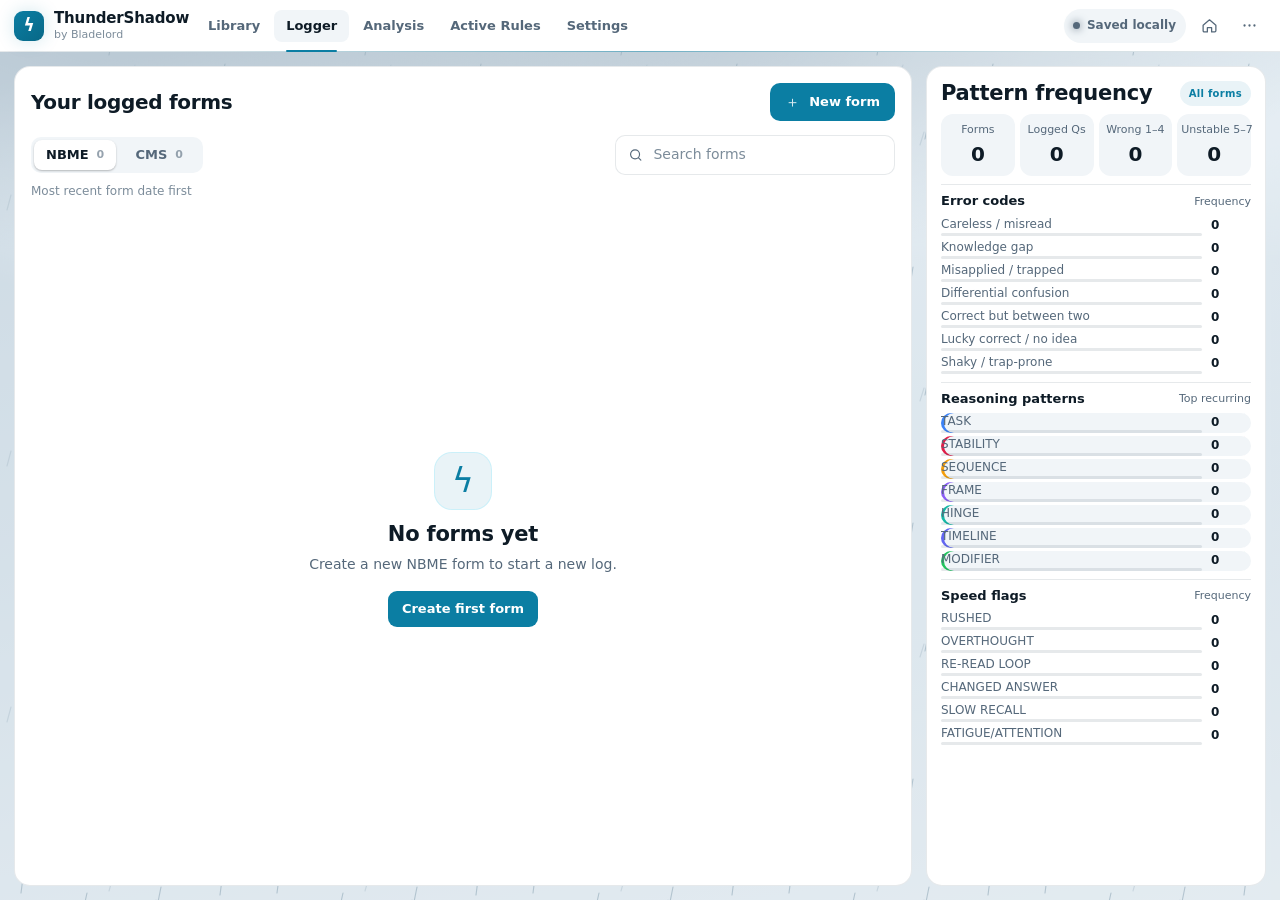
==== commit 0f00655c: "Draft redesign: single-bar header, opaque surfaces, seven-colour coding Adds css/redesign.css, which" ====
--- a/index.html
+++ b/index.html
@@ -9,15 +9,17 @@
   <meta name="apple-mobile-web-app-status-bar-style" content="black-translucent">
   <meta name="apple-mobile-web-app-title" content="ThunderShadow">
   <meta name="application-name" content="ThunderShadow">
+  <meta name="thundershadow-build" content="46">
   <meta name="description" content="ThunderShadow is a browser-based NBME and CMS error logging, rule review, and study-analysis app. Study data is stored locally in the browser by default, with optional private Google Drive app-data sync across devices.">
   <title>ThunderShadow</title>
-  <script src="js/theme-init.js?v=43"></script>
-  <script src="js/uuid.js?v=43"></script>
-  <link rel="icon" href="assets/icon.svg" type="image/svg+xml">
-  <link rel="apple-touch-icon" href="assets/icon-180.png">
-  <link rel="manifest" href="manifest.json">
-  <link rel="stylesheet" href="css/styles.css?v=43">
-  <link rel="stylesheet" href="css/storm.css?v=43">
+  <script src="js/theme-init.js?v=46"></script>
+  <script src="js/uuid.js?v=46"></script>
+  <link rel="icon" href="assets/icon.svg?v=46" type="image/svg+xml">
+  <link rel="apple-touch-icon" href="assets/icon-180.png?v=46">
+  <link rel="manifest" href="manifest.json?v=46">
+  <link rel="preload" href="css/styles.css?v=46" as="style">
+  <link rel="stylesheet" href="css/redesign.css?v=46">
+  <link rel="stylesheet" href="css/storm.css?v=46">
 </head>
 <body>
   <div class="storm-scene" aria-hidden="true">
@@ -38,32 +40,49 @@
       </div>
 
       <div class="topbar__tools">
-        <label class="theme-control" aria-label="Color theme"><select id="themeModeSelect"><option value="light">Light</option><option value="dark">Dark</option><option value="system">System</option></select></label>
-        <button id="uiModeToggleBtn" class="mode-toggle" type="button" aria-pressed="false" aria-label="Switch to Touch UI" title="Switch to Touch UI">
-          <span class="mode-toggle__icon" aria-hidden="true">
-            <svg data-mode-icon="touch" viewBox="0 0 24 24"><rect x="6.5" y="2.5" width="11" height="19" rx="2"/><path d="M10 18.2h4"/></svg>
-            <svg data-mode-icon="desktop" viewBox="0 0 24 24"><rect x="2.5" y="3.5" width="19" height="13" rx="2"/><path d="M8 20.5h8M12 16.5v4"/></svg>
-          </span>
-          <span id="uiModeToggleText">Touch UI</span>
-        </button>
         <button id="syncStatusBtn" class="sync-status" type="button" data-state="local" data-short-label="Local" aria-label="Synchronization status. Click to sync now" title="Click to sync now">
           <i></i><span id="syncStatusText">Saved locally</span>
         </button>
         <button id="retrySyncBtn" class="icon-button" type="button" aria-label="Retry synchronization" title="Retry sync" hidden>↻</button>
-        <div class="zoom-control" aria-label="Interface scale">
-          <button id="zoomOutBtn" class="icon-button" type="button" aria-label="Zoom out">−</button>
-          <button id="zoomFitBtn" class="zoom-control__value" type="button" aria-label="Fit interface to window">100%</button>
-          <button id="zoomInBtn" class="icon-button" type="button" aria-label="Zoom in">＋</button>
-        </div>
         <button id="homeBtn" class="icon-button" type="button" aria-label="Open form library" title="Open logged forms">
           <svg viewBox="0 0 24 24" aria-hidden="true"><path d="M3 11.5 12 4l9 7.5v8a1.5 1.5 0 0 1-1.5 1.5H15v-6H9v6H4.5A1.5 1.5 0 0 1 3 19.5z"/></svg>
         </button>
-        <button id="backupBtn" class="icon-button" type="button" aria-label="Backup all data">
-          <svg viewBox="0 0 24 24" aria-hidden="true"><path d="M12 3v12m0 0 4-4m-4 4-4-4M5 16v3a2 2 0 0 0 2 2h10a2 2 0 0 0 2-2v-3"/></svg>
-        </button>
-        <button id="restoreBackupBtn" class="icon-button" type="button" aria-label="Restore JSON backup" title="Restore JSON backup">
-          <svg viewBox="0 0 24 24" aria-hidden="true"><path d="M12 21V9m0 0 4 4m-4-4-4 4M5 8V5a2 2 0 0 1 2-2h10a2 2 0 0 1 2 2v3"/></svg>
-        </button>
+        <div class="topbar-menu">
+          <button id="topbarMenuBtn" class="icon-button topbar-menu__button" type="button" aria-haspopup="true" aria-expanded="false" aria-controls="topbarMenuPanel" aria-label="Display and data options" title="Display and data options">
+            <svg viewBox="0 0 24 24" aria-hidden="true"><circle cx="5" cy="12" r="1.6"/><circle cx="12" cy="12" r="1.6"/><circle cx="19" cy="12" r="1.6"/></svg>
+          </button>
+          <div id="topbarMenuPanel" class="topbar-menu__panel" role="group" aria-label="Display and data options" hidden>
+            <div class="topbar-menu__row"><span class="topbar-menu__label">Theme</span>
+                <label class="theme-control" aria-label="Color theme"><select id="themeModeSelect"><option value="light">Light</option><option value="dark">Dark</option><option value="system">System</option></select></label>
+            </div>
+            <div class="topbar-menu__row"><span class="topbar-menu__label">Layout</span>
+                <button id="uiModeToggleBtn" class="mode-toggle" type="button" aria-pressed="false" aria-label="Switch to Touch UI" title="Switch to Touch UI">
+                  <span class="mode-toggle__icon" aria-hidden="true">
+                    <svg data-mode-icon="touch" viewBox="0 0 24 24"><rect x="6.5" y="2.5" width="11" height="19" rx="2"/><path d="M10 18.2h4"/></svg>
+                    <svg data-mode-icon="desktop" viewBox="0 0 24 24"><rect x="2.5" y="3.5" width="19" height="13" rx="2"/><path d="M8 20.5h8M12 16.5v4"/></svg>
+                  </span>
+                  <span id="uiModeToggleText">Touch UI</span>
+                </button>
+            </div>
+            <div class="topbar-menu__row topbar-menu__row--scale"><span class="topbar-menu__label">Scale</span>
+                <div class="zoom-control" aria-label="Interface scale">
+                  <button id="zoomOutBtn" class="icon-button" type="button" aria-label="Zoom out">−</button>
+                  <button id="zoomFitBtn" class="zoom-control__value" type="button" aria-label="Fit interface to window">100%</button>
+                  <button id="zoomInBtn" class="icon-button" type="button" aria-label="Zoom in">＋</button>
+                </div>
+            </div>
+            <div class="topbar-menu__row topbar-menu__row--backup"><span class="topbar-menu__label">Backup all data</span>
+                <button id="backupBtn" class="icon-button" type="button" aria-label="Backup all data">
+                  <svg viewBox="0 0 24 24" aria-hidden="true"><path d="M12 3v12m0 0 4-4m-4 4-4-4M5 16v3a2 2 0 0 0 2 2h10a2 2 0 0 0 2-2v-3"/></svg>
+                </button>
+            </div>
+            <div class="topbar-menu__row topbar-menu__row--backup"><span class="topbar-menu__label">Restore backup</span>
+                <button id="restoreBackupBtn" class="icon-button" type="button" aria-label="Restore JSON backup" title="Restore JSON backup">
+                  <svg viewBox="0 0 24 24" aria-hidden="true"><path d="M12 21V9m0 0 4 4m-4-4-4 4M5 8V5a2 2 0 0 1 2-2h10a2 2 0 0 1 2 2v3"/></svg>
+                </button>
+            </div>
+          </div>
+        </div>
         <input id="restoreInput" type="file" accept="application/json,.json" hidden>
       </div>
       <div id="loggerTopActions" class="logger-entry-nav" role="group" aria-label="Entry navigation" hidden>
@@ -249,6 +268,11 @@
                   <div>
                     <h3>Error code</h3>
                     <p>Choose one · keys 1–7</p>
+                  </div>
+                  <div id="examItemField" class="exam-item">
+                    <input id="examItemInput" class="exam-item__input" type="text" inputmode="decimal" autocomplete="off" autocapitalize="off" spellcheck="false" maxlength="12" placeholder="3.12" aria-label="Simulator item (block.item)" aria-describedby="examItemMessage" title="Simulator item, e.g. 3.12 (optional)">
+                    <button id="examItemPasteBtn" class="exam-item__paste" type="button" aria-label="Paste simulator item" title="Paste simulator item"><svg viewBox="0 0 24 24" width="15" height="15" fill="none" stroke="currentColor" stroke-width="2" stroke-linecap="round" stroke-linejoin="round" aria-hidden="true"><rect x="8" y="3" width="8" height="4" rx="1"/><path d="M16 5h2a2 2 0 0 1 2 2v12a2 2 0 0 1-2 2H6a2 2 0 0 1-2-2V7a2 2 0 0 1 2-2h2"/></svg></button>
+                    <span id="examItemMessage" class="exam-item__message" role="status" aria-live="polite"></span>
                   </div>
                   <div class="entry-delete-actions"><button id="clearQuestionBtn" class="button button--danger-ghost" type="button" title="Delete current entry">Delete Entry</button><button id="permanentDeleteEntryBtn" class="button button--danger" type="button" hidden>Delete permanently</button></div>
                 </div>
@@ -482,6 +506,12 @@
                   <option value="80">80%</option><option value="85">85%</option><option value="90">90%</option><option value="95">95%</option><option value="100">100%</option><option value="105">105%</option><option value="110">110%</option><option value="115">115%</option><option value="120">120%</option>
                 </select>
               </div>
+            </section>
+            <section class="panel v3-panel settings-card">
+              <div><h2>App updates</h2><p id="appVersion" class="muted">Loading version…</p></div>
+              <p class="muted">New versions download automatically. Reload to use an available update, or fetch the latest version here. Your saved study data stays on this device.</p>
+              <div class="settings-card__actions"><button id="reloadLatestBtn" class="button button--ghost" type="button">Reload latest version</button></div>
+              <p id="appUpdateStatus" class="muted" role="status"></p>
             </section>
             <section class="panel v3-panel settings-card touch-section-preferences">
               <div><h2>Phone logger</h2><p class="muted">Choose which optional sections open expanded.</p></div>
@@ -723,13 +753,15 @@
 
   <div id="toastRegion" class="toast-region" aria-live="polite" aria-atomic="true"></div>
 
-  <script src="js/config.js?v=43" defer></script>
-  <script src="js/reasoning.js?v=43" defer></script>
-  <script src="js/analytics.js?v=43" defer></script>
-  <script src="js/browser-api.js?v=43" defer></script>
-  <script src="js/sync.js?v=43" defer></script>
-  <script src="js/app.js?v=43" defer></script>
-  <script src="js/v3.js?v=43" defer></script>
-  <script src="js/cloud-sync.js?v=43" defer></script>
+  <script src="js/config.js?v=46" defer></script>
+  <script src="js/reasoning.js?v=46" defer></script>
+  <script src="js/analytics.js?v=46" defer></script>
+  <script src="js/browser-api.js?v=46" defer></script>
+  <script src="js/sync.js?v=46" defer></script>
+  <script src="js/app.js?v=46" defer></script>
+  <script src="js/v3.js?v=46" defer></script>
+  <script src="js/cloud-sync.js?v=46" defer></script>
+  <script src="js/updates.js?v=46" defer></script>
+  <script src="js/shell-menu.js?v=46" defer></script>
 </body>
 </html>
--- a/css/styles.css
+++ b/css/styles.css
@@ -1573,6 +1573,15 @@
   to { opacity: 1; transform: translateY(0); }
 }
 
+.update-notice {
+  display: flex;
+  align-items: center;
+  justify-content: space-between;
+  gap: 12px;
+  pointer-events: auto;
+}
+.update-notice .button { min-height: 36px; }
+
 @media (max-width: 1180px) {
   .logger-content {
     grid-template-columns: minmax(245px, 0.8fr) minmax(300px, 1fr) minmax(300px, 1.02fr);
@@ -2301,11 +2310,12 @@
 }
 html[data-ui-mode="touch"] .brand__tagline,
 html[data-ui-mode="touch"] .zoom-control,
+html[data-ui-mode="touch"] #retrySyncBtn { display: none !important; }
+/* These four now live in the header options menu, which decides their visibility. */
 html[data-ui-mode="touch"] #backupBtn,
 html[data-ui-mode="touch"] #restoreBackupBtn,
 html[data-ui-mode="touch"] .theme-control,
-html[data-ui-mode="touch"] #uiModeToggleBtn,
-html[data-ui-mode="touch"] #retrySyncBtn { display: none !important; }
+html[data-ui-mode="touch"] #uiModeToggleBtn { display: none; }
 html[data-ui-mode="touch"] .brand { gap: 8px; }
 html[data-ui-mode="touch"] .brand__mark { width: 36px; height: 36px; border-radius: 10px; font-size: 21px; }
 html[data-ui-mode="touch"] .brand__name { font-size: 15px; }
@@ -4647,3 +4657,19 @@
 }
 #exportDialog .dialog__footer { flex-wrap: wrap; gap: 8px; }
 #libraryView .form-card__actions { flex-wrap: wrap; }
+
+/* Exam item (simulator block.item reference) */
+.exam-item { position: relative; display: flex; align-items: center; margin-left: auto; margin-right: 8px; flex: 0 1 112px; min-width: 0; }
+.exam-item__input { width: 100%; min-width: 0; height: 30px; padding: 0 30px 0 10px; border: 1px solid var(--line); border-radius: 9px; background: transparent; color: var(--text); font: 600 13px/1 ui-monospace, SFMono-Regular, Menlo, monospace; font-variant-numeric: tabular-nums; letter-spacing: .02em; transition: border-color .15s, box-shadow .15s; }
+.exam-item__input::placeholder { color: var(--muted-2); font-weight: 500; letter-spacing: 0; }
+.exam-item__input:focus { outline: none; border-color: var(--accent); box-shadow: 0 0 0 3px var(--accent-soft); }
+.exam-item__paste { position: absolute; right: 2px; top: 2px; width: 26px; height: 26px; display: grid; place-items: center; padding: 0; border: 0; border-radius: 7px; background: transparent; color: var(--muted); cursor: pointer; }
+.exam-item__paste:hover:not(:disabled) { color: var(--accent); background: var(--accent-soft); }
+.exam-item__paste:disabled, .exam-item__input:disabled { opacity: .45; cursor: not-allowed; }
+.exam-item__message { position: absolute; top: calc(100% + 3px); right: 0; z-index: 2; font-size: 10px; line-height: 1.2; color: var(--danger); white-space: nowrap; pointer-events: none; }
+.exam-item__message:empty { display: none; }
+.exam-item.is-invalid .exam-item__input { border-color: var(--danger); }
+html[data-ui-mode="touch"] .exam-item { flex-basis: 128px; margin-right: 0; }
+html[data-ui-mode="touch"] .exam-item__input { height: 40px; font-size: 16px; padding-right: 40px; border-radius: 11px; }
+html[data-ui-mode="touch"] .exam-item__paste { width: 36px; height: 36px; right: 2px; top: 2px; }
+html[data-ui-mode="touch"] .exam-item__message { top: calc(100% + 2px); }
--- a/css/redesign.css
+++ b/css/redesign.css
@@ -0,0 +1,785 @@
+@import url("styles.css?v=46") layer(legacy);
+
+/* ThunderShadow redesign layer.
+   The previous stylesheet loads inside the `legacy` cascade layer, so every
+   unlayered rule below wins without specificity fights. Rules here own the
+   look (tokens, surfaces, header, components); legacy still owns the Touch
+   shell geometry. Nothing animates except transform/opacity/colour, and no
+   surface uses blur. */
+
+/* ---------- 1. Tokens ---------- */
+:root {
+  color-scheme: dark;
+  --bg: #080c13;
+  --bg-deep: #05080d;
+  --panel: #0c121b;
+  --panel-strong: #0f1722;
+  --panel-soft: #141d2a;
+  --panel-hover: #1a2636;
+  --text: #e9f0f7;
+  --muted: #8d9bab;
+  --muted-2: #627184;
+  --line: rgba(150, 180, 210, .1);
+  --line-strong: rgba(150, 180, 210, .22);
+  --accent: #6fe0ff;
+  --accent-strong: #3ccaf0;
+  --accent-ink: #04202b;
+  --accent-soft: rgba(111, 224, 255, .1);
+  --accent-glow: rgba(111, 224, 255, .22);
+  --success: #7ee0ae;
+  --warning: #ffcf7a;
+  --danger: #ff7d8c;
+  --danger-soft: rgba(255, 110, 128, .1);
+  --shadow: 0 16px 40px rgba(0, 0, 0, .45);
+  --radius-lg: 16px;
+  --radius-md: 12px;
+  --radius-sm: 8px;
+  --surface-topbar: #090e16;
+  --surface-nav: #090e16;
+  --surface-control: #141d2a;
+  --surface-field: #0a1018;
+  --surface-card: #111a26;
+  --surface-section: #0c121b;
+  --ring: 0 0 0 2px var(--bg), 0 0 0 4px var(--accent);
+  --ease: cubic-bezier(.2, .7, .2, 1);
+  font-family: Inter, ui-sans-serif, system-ui, -apple-system, BlinkMacSystemFont, "Segoe UI", sans-serif;
+  font-feature-settings: "cv11", "ss01";
+}
+
+html[data-theme="light"] {
+  color-scheme: light;
+  --bg: #e9eef3;
+  --bg-deep: #dfe6ed;
+  --panel: #ffffff;
+  --panel-strong: #ffffff;
+  --panel-soft: #f1f5f8;
+  --panel-hover: #e6edf3;
+  --text: #0e1b26;
+  --muted: #55687a;
+  --muted-2: #7c8c9a;
+  --line: rgba(16, 42, 62, .1);
+  --line-strong: rgba(16, 42, 62, .22);
+  --accent: #0b7ea3;
+  --accent-strong: #086887;
+  --accent-ink: #ffffff;
+  --accent-soft: rgba(11, 126, 163, .09);
+  --accent-glow: rgba(11, 126, 163, .18);
+  --success: #12754f;
+  --warning: #9a5a00;
+  --danger: #b62c44;
+  --danger-soft: rgba(182, 44, 68, .08);
+  --shadow: 0 14px 34px rgba(22, 48, 66, .16);
+  --surface-topbar: #ffffff;
+  --surface-nav: #ffffff;
+  --surface-control: #f1f5f8;
+  --surface-field: #ffffff;
+  --surface-card: #f6f9fb;
+  --surface-section: #ffffff;
+}
+
+body { font-size: 14px; line-height: 1.4; -webkit-font-smoothing: antialiased; }
+:where(strong, h1, h2, h3, .stat-card strong, .badge) { font-variant-numeric: tabular-nums; }
+:where(button, a, select, input, textarea, [tabindex]):focus-visible { outline: 2px solid var(--accent); outline-offset: 2px; }
+
+/* ---------- 2. Shell + header (Desktop mode) ---------- */
+html[data-ui-mode="desktop"] {
+  --topbar-height: 52px;
+  --area-nav-height: 0px;
+  --brand-width: 196px;
+}
+html[data-ui-mode="desktop"] .topbar {
+  position: relative;
+  display: flex;
+  align-items: center;
+  gap: 10px;
+  height: var(--topbar-height);
+  padding: 0 14px;
+  border-bottom: 1px solid var(--line);
+  background: var(--surface-topbar);
+  -webkit-backdrop-filter: none;
+  backdrop-filter: none;
+}
+/* One static hairline of "charge" under the bar: no animation, no extra layer. */
+html[data-ui-mode="desktop"] .topbar::after {
+  content: "";
+  position: absolute;
+  right: 0;
+  bottom: -1px;
+  left: 0;
+  height: 1px;
+  background: linear-gradient(90deg, transparent, var(--accent-glow) 18%, var(--accent) 50%, var(--accent-glow) 82%, transparent);
+  opacity: .55;
+  pointer-events: none;
+}
+html[data-ui-mode="desktop"] .brand { flex: 0 0 auto; width: calc(var(--brand-width) - 14px); min-width: 0; gap: 10px; }
+.brand__mark {
+  width: 30px;
+  height: 30px;
+  border: 0;
+  border-radius: 9px;
+  color: var(--accent-ink);
+  background: linear-gradient(140deg, var(--accent), var(--accent-strong));
+  box-shadow: 0 0 18px var(--accent-glow);
+  font-size: 17px;
+}
+.brand__name { font-size: 15px; font-weight: 700; letter-spacing: -.01em; line-height: 1.15; }
+.brand__byline { color: var(--muted-2); font-size: 11px; line-height: 1.2; }
+
+html[data-ui-mode="desktop"] .area-nav {
+  position: absolute;
+  z-index: 3;
+  top: 0;
+  left: var(--brand-width);
+  display: flex;
+  align-items: center;
+  justify-content: flex-start;
+  gap: 2px;
+  height: var(--topbar-height);
+  padding: 0;
+  border: 0;
+  background: none;
+  -webkit-backdrop-filter: none;
+  backdrop-filter: none;
+}
+html[data-ui-mode="desktop"] .area-nav button {
+  position: relative;
+  height: 32px;
+  min-width: 0;
+  padding: 0 12px;
+  border: 0;
+  border-radius: 8px;
+  color: var(--muted);
+  background: none;
+  font-size: 13px;
+  font-weight: 600;
+  transition: color .12s var(--ease), background-color .12s var(--ease);
+}
+html[data-ui-mode="desktop"] .area-nav button:hover { color: var(--text); background: var(--panel-soft); }
+html[data-ui-mode="desktop"] .area-nav button.is-active { color: var(--text); background: var(--panel-soft); box-shadow: none; }
+html[data-ui-mode="desktop"] .area-nav button.is-active::after {
+  content: "";
+  position: absolute;
+  right: 12px;
+  bottom: -10px;
+  left: 12px;
+  height: 2px;
+  border-radius: 2px;
+  background: var(--accent);
+}
+
+html[data-ui-mode="desktop"] .topbar__tools {
+  order: 3;
+  display: flex;
+  flex: 0 0 auto;
+  align-items: center;
+  justify-content: flex-end;
+  gap: 6px;
+  margin-left: auto;
+}
+html[data-ui-mode="desktop"] .logger-entry-nav { order: 2; margin-left: auto; }
+html[data-ui-mode="desktop"] .logger-entry-nav:not([hidden]) + * { margin-left: 0; }
+html[data-ui-mode="desktop"] .logger-entry-nav:not([hidden]) ~ .topbar__tools,
+html[data-ui-mode="desktop"] .topbar:has(.logger-entry-nav:not([hidden])) .topbar__tools { margin-left: 0; }
+
+.icon-button {
+  width: 34px;
+  height: 34px;
+  border: 0;
+  border-radius: 9px;
+  color: var(--muted);
+  background: transparent;
+  box-shadow: none;
+  transition: color .12s var(--ease), background-color .12s var(--ease);
+}
+.icon-button:hover { color: var(--text); background: var(--panel-soft); border-color: transparent; }
+.icon-button svg { width: 17px; height: 17px; }
+.topbar-menu__button svg { fill: currentColor; stroke: none; }
+
+html[data-ui-mode="desktop"] .sync-status {
+  height: 30px;
+  min-width: 0;
+  padding: 0 10px 0 9px;
+  gap: 7px;
+  border: 0;
+  border-radius: 999px;
+  color: var(--muted);
+  background: var(--panel-soft);
+  font-size: 12px;
+  font-weight: 600;
+  box-shadow: none;
+}
+html[data-ui-mode="desktop"] .sync-status:hover { color: var(--text); background: var(--panel-hover); }
+
+/* Entry capsule */
+html[data-ui-mode="desktop"] .logger-entry-nav:not([hidden]) {
+  position: static;
+  display: flex;
+  align-items: center;
+  gap: 2px;
+  width: auto;
+  min-width: 0;
+  height: 34px;
+  padding: 2px;
+  border: 0;
+  border-radius: 10px;
+  background: var(--panel-soft);
+  box-shadow: none;
+  transform: none;
+}
+html[data-ui-mode="desktop"] .entry-nav-button {
+  width: 30px;
+  min-width: 30px;
+  height: 30px;
+  border: 0;
+  border-radius: 8px;
+  color: var(--text);
+  background: transparent;
+  font-size: 17px;
+}
+html[data-ui-mode="desktop"] .entry-nav-button:hover { background: var(--panel-hover); }
+html[data-ui-mode="desktop"] .question-position { padding: 0 10px; font-size: 13px; white-space: nowrap; }
+
+/* Options menu */
+.topbar-menu { position: relative; display: flex; }
+.topbar-menu__button[aria-expanded="true"] { color: var(--text); background: var(--panel-soft); }
+.topbar-menu__panel {
+  position: absolute;
+  z-index: 60;
+  top: calc(100% + 10px);
+  right: 0;
+  display: grid;
+  gap: 2px;
+  width: 268px;
+  padding: 6px;
+  border: 1px solid var(--line-strong);
+  border-radius: 14px;
+  background: var(--panel-strong);
+  box-shadow: var(--shadow);
+}
+.topbar-menu__row {
+  display: flex;
+  align-items: center;
+  justify-content: space-between;
+  gap: 12px;
+  min-height: 44px;
+  padding: 4px 6px 4px 10px;
+  border-radius: 9px;
+}
+.topbar-menu__label { color: var(--muted); font-size: 13px; font-weight: 500; }
+.topbar-menu__row:has(> .icon-button):hover { background: var(--panel-soft); }
+.topbar-menu__panel .theme-control select,
+.topbar-menu__panel .mode-toggle,
+.topbar-menu__panel .zoom-control {
+  height: 32px;
+  border: 1px solid var(--line);
+  border-radius: 8px;
+  background: var(--surface-control);
+  color: var(--text);
+  font-size: 12px;
+  font-weight: 600;
+  box-shadow: none;
+}
+.topbar-menu__panel .theme-control select { min-width: 112px; padding: 0 8px; }
+html[data-ui-mode] .topbar-menu__panel .app-shell #uiModeToggleBtn,
+.topbar-menu__panel #uiModeToggleBtn {
+  display: inline-flex;
+  flex: 0 0 auto;
+  align-items: center;
+  gap: 7px;
+  width: auto;
+  min-width: 112px;
+  max-width: none;
+  padding: 0 10px;
+}
+.topbar-menu__panel #uiModeToggleText { display: inline; }
+.topbar-menu__panel .mode-toggle__icon svg { width: 15px; height: 15px; }
+.topbar-menu__panel .zoom-control { display: inline-flex; align-items: center; overflow: hidden; padding: 0; }
+.topbar-menu__panel .zoom-control .icon-button { width: 32px; height: 30px; border-radius: 0; }
+.topbar-menu__panel .zoom-control__value { min-width: 48px; height: 30px; padding: 0 6px; border: 0; border-inline: 1px solid var(--line); background: none; color: var(--text); font-size: 12px; font-weight: 700; }
+html[data-ui-mode="touch"] .topbar-menu__row--scale { display: none; }
+/* The menu owns visibility of its controls in every mode. */
+.topbar-menu__panel .theme-control { display: block; }
+.topbar-menu__panel :is(#backupBtn, #restoreBackupBtn) { display: grid; place-items: center; }
+html[data-ui-mode="touch"] .topbar-menu__panel {
+  position: fixed;
+  top: calc(var(--touch-topbar-height, 54px) + 6px);
+  right: calc(8px + env(safe-area-inset-right));
+  width: min(300px, calc(100vw - 16px));
+}
+html[data-ui-mode="touch"] .topbar-menu__panel :is(.theme-control select, .mode-toggle) { height: 40px; font-size: 14px; }
+html[data-ui-mode="touch"] .topbar-menu__panel :is(#backupBtn, #restoreBackupBtn) { width: 44px; height: 44px; }
+
+/* Touch header keeps its legacy geometry; only the skin changes. */
+html[data-ui-mode="touch"] .topbar { background: var(--surface-topbar); border-bottom-color: var(--line); }
+html[data-ui-mode="touch"] .sync-status { border: 0; border-radius: 999px; color: var(--muted); background: var(--panel-soft); box-shadow: none; }
+html[data-ui-mode="touch"] .logger-entry-nav:not([hidden]) { border: 0; border-radius: 12px; background: var(--panel-soft); box-shadow: none; }
+html[data-ui-mode="touch"] .entry-nav-button { border: 0; background: transparent; color: var(--text); }
+html[data-ui-mode="touch"] .area-nav { border-bottom-color: var(--line); }
+html[data-ui-mode="touch"] .area-nav button { color: var(--muted); font-weight: 600; }
+html[data-ui-mode="touch"] .area-nav button.is-active { color: var(--text); background: none; box-shadow: inset 0 -2px 0 var(--accent); }
+
+/* Narrow Desktop windows: fold the brand to its mark, then the sync label to its dot. */
+@media (max-width: 1180px) {
+  html[data-ui-mode="desktop"] { --brand-width: 58px; }
+  html[data-ui-mode="desktop"] .brand__copy { display: none; }
+}
+@media (max-width: 900px) {
+  html[data-ui-mode="desktop"] .area-nav button { padding: 0 8px; font-size: 12px; }
+  html[data-ui-mode="desktop"] .sync-status span { display: none; }
+  html[data-ui-mode="desktop"] .sync-status { width: 30px; padding: 0; justify-content: center; }
+  html[data-ui-mode="desktop"] .question-position { padding: 0 4px; font-size: 12px; }
+}
+html[data-ui-mode="desktop"] .app-shell:is([data-scale="110"], [data-scale="115"], [data-scale="120"]) { --brand-width: 58px; }
+html[data-ui-mode="desktop"] .app-shell:is([data-scale="110"], [data-scale="115"], [data-scale="120"]) .brand__copy { display: none; }
+html[data-ui-mode="desktop"] .app-shell:is([data-scale="110"], [data-scale="115"], [data-scale="120"]) .area-nav { left: 58px; }
+
+html[data-ui-mode="desktop"] .workspace { padding: 14px; }
+
+/* ---------- 3. Shared components ---------- */
+.panel {
+  border: 1px solid var(--line);
+  border-radius: var(--radius-lg);
+  background: var(--panel);
+  box-shadow: none;
+  -webkit-backdrop-filter: none;
+  backdrop-filter: none;
+}
+.eyebrow { color: var(--muted-2); font-size: 11px; font-weight: 600; letter-spacing: .08em; }
+h1 { font-size: 20px; font-weight: 700; letter-spacing: -.015em; }
+h2 { letter-spacing: -.01em; }
+
+.button {
+  min-height: 34px;
+  border: 1px solid transparent;
+  border-radius: 9px;
+  box-shadow: none;
+  font-weight: 600;
+  transition: background-color .12s var(--ease), color .12s var(--ease), border-color .12s var(--ease);
+}
+.button--primary,
+html[data-theme="light"] .button--primary {
+  border-color: transparent;
+  color: var(--accent-ink);
+  background: var(--accent);
+  box-shadow: none;
+}
+.button--primary:hover,
+html[data-theme="light"] .button--primary:hover { background: var(--accent-strong); transform: none; }
+.button--ghost, .button--subtle { border-color: transparent; color: var(--text); background: var(--panel-soft); }
+.button--ghost:hover, .button--subtle:hover { border-color: transparent; background: var(--panel-hover); }
+.button--danger-ghost { border-color: transparent; color: var(--danger); background: var(--danger-soft); }
+.button:disabled { opacity: .45; }
+
+.badge {
+  border: 0;
+  border-radius: 999px;
+  color: var(--accent);
+  background: var(--accent-soft);
+  font-weight: 700;
+}
+.search-box {
+  border: 1px solid var(--line);
+  border-radius: 10px;
+  background: var(--surface-field);
+  box-shadow: none;
+  transition: border-color .12s var(--ease);
+}
+.search-box:focus-within { border-color: var(--accent); box-shadow: none; }
+:where(select, input[type="text"], input[type="date"], input[type="number"], input[type="password"], textarea) {
+  border-color: var(--line-strong);
+  border-radius: 9px;
+}
+
+/* ---------- 4. Seven-colour coding ---------- */
+:root {
+  --code-1: #f2a33b;
+  --code-2: #ef5f6c;
+  --code-3: #e57843;
+  --code-4: #b57be8;
+  --code-5: #5e9ff2;
+  --code-6: #d770c8;
+  --code-7: #d6ad35;
+}
+html[data-theme="light"] {
+  --code-1: #b96a00;
+  --code-2: #cf3346;
+  --code-3: #c2531c;
+  --code-4: #8648c4;
+  --code-5: #2a6fd0;
+  --code-6: #b23fa1;
+  --code-7: #8f6f00;
+}
+[data-code="1"], .option-row--error-1, #errorFrequencyList .frequency-item:nth-child(1) { --tone: var(--code-1); }
+[data-code="2"], .option-row--error-2, #errorFrequencyList .frequency-item:nth-child(2) { --tone: var(--code-2); }
+[data-code="3"], .option-row--error-3, #errorFrequencyList .frequency-item:nth-child(3) { --tone: var(--code-3); }
+[data-code="4"], .option-row--error-4, #errorFrequencyList .frequency-item:nth-child(4) { --tone: var(--code-4); }
+[data-code="5"], .option-row--error-5, #errorFrequencyList .frequency-item:nth-child(5) { --tone: var(--code-5); }
+[data-code="6"], .option-row--error-6, #errorFrequencyList .frequency-item:nth-child(6) { --tone: var(--code-6); }
+[data-code="7"], .option-row--error-7, #errorFrequencyList .frequency-item:nth-child(7) { --tone: var(--code-7); }
+.option-row--pattern, [data-pattern-tone], .navigator-pattern, [class*="pattern-analytics--"] { --tone: var(--pattern-color); }
+.forms-library-heading .eyebrow { display: none; }
+.new-form-button {
+  width: auto;
+  min-width: 0;
+  min-height: 38px;
+  padding: 0 14px 0 10px;
+  gap: 6px;
+  border-radius: 10px;
+  box-shadow: none;
+}
+.new-form-button small { display: none; }
+.new-form-button strong { font-size: 13px; font-weight: 700; }
+.new-form-button__icon { width: 22px; height: 22px; border: 0; background: none; font-size: 15px; }
+.form-type-tabs {
+  gap: 2px;
+  padding: 3px;
+  border: 0;
+  border-radius: 10px;
+  background: var(--panel-soft);
+}
+.form-type-tabs button {
+  min-height: 30px;
+  padding: 0 12px;
+  border: 0;
+  border-radius: 8px;
+  color: var(--muted);
+  background: none;
+  font-size: 13px;
+  font-weight: 600;
+  box-shadow: none;
+}
+.form-type-tabs button[aria-selected="true"] { color: var(--text); background: var(--panel); box-shadow: 0 1px 2px rgba(0, 0, 0, .25); }
+.form-type-tabs button span { color: var(--muted-2); font-weight: 600; }
+.forms-sort-caption { color: var(--muted-2); font-size: 12px; }
+
+.form-card {
+  position: relative;
+  border: 1px solid transparent;
+  border-radius: 14px;
+  background: var(--surface-card);
+  box-shadow: none;
+  cursor: pointer;
+  /* Off-screen cards skip layout and paint in long libraries. */
+  content-visibility: auto;
+  contain-intrinsic-size: auto 132px;
+  transition: border-color .12s var(--ease), background-color .12s var(--ease);
+}
+.form-card:hover { border-color: var(--line-strong); background: var(--panel-soft); transform: none; box-shadow: none; }
+.form-card h2 { font-size: 16px; font-weight: 700; }
+.form-card p { color: var(--muted); font-size: 12px; }
+.form-card .badge { font-size: 10px; letter-spacing: .04em; }
+.form-card__mix {
+  display: flex;
+  gap: 2px;
+  height: 5px;
+  margin: 2px 0 10px;
+  overflow: hidden;
+  border-radius: 3px;
+}
+.form-card__mix i { min-width: 5px; border-radius: 2px; background: var(--tone); }
+.form-card__mix--empty { background: var(--line); }
+.form-card__actions { gap: 4px; }
+.form-card__action {
+  min-height: 28px;
+  padding: 0 9px;
+  border: 0;
+  border-radius: 7px;
+  color: var(--muted);
+  background: transparent;
+  font-size: 12px;
+  font-weight: 600;
+  box-shadow: none;
+  transition: color .12s var(--ease), background-color .12s var(--ease);
+}
+.form-card__action:hover { color: var(--text); background: var(--panel-hover); }
+.form-card__action--open, html[data-theme="light"] .form-card__action--open { color: var(--accent-ink); background: var(--accent); }
+.form-card__action--open:hover { color: var(--accent-ink); background: var(--accent-strong); }
+.form-card__action--delete { margin-left: auto; color: var(--danger); }
+.form-card__action--delete:hover { color: var(--danger); background: var(--danger-soft); }
+
+/* Internal analysis rail */
+.panel--analysis .eyebrow { display: none; }
+.stat-card { border: 0; border-radius: 12px; background: var(--panel-soft); box-shadow: none; }
+.stat-card__label { color: var(--muted); font-size: 11px; white-space: nowrap; }
+.stat-card strong { font-size: 20px; font-weight: 700; letter-spacing: -.02em; }
+.analysis-section { border-top-color: var(--line); }
+.analysis-section__title h3 { font-size: 13px; }
+.frequency-item__label { color: var(--muted); }
+.frequency-item__bar { height: 3px; border-radius: 3px; background: var(--line); }
+.frequency-item__bar i { border-radius: 3px; background: var(--tone, var(--accent)); box-shadow: none; }
+.frequency-item strong { color: var(--text); font-weight: 600; }
+.save-state { border: 0; background: none; padding: 0; color: var(--success); font-size: 11px; font-weight: 600; }
+.range-tabs { gap: 2px; padding: 3px; border: 0; border-radius: 9px; background: var(--panel-soft); }
+.range-tab { min-height: 26px; border: 0; border-radius: 7px; color: var(--muted); background: none; font-size: 12px; font-weight: 600; }
+.range-tab.is-active { color: var(--text); background: var(--panel); box-shadow: 0 1px 2px rgba(0, 0, 0, .25); }
+.question-number i { font-style: normal; }
+.question-number__markers { gap: 7px; }
+.question-number__markers b {
+  display: grid;
+  place-items: center;
+  width: 18px;
+  height: 18px;
+  border-radius: 5px;
+  color: var(--tone, var(--muted));
+  background: color-mix(in srgb, var(--tone, var(--muted)) 16%, transparent);
+  font-size: 11px;
+  font-weight: 700;
+}
+.navigator-pattern { width: 7px; height: 7px; border: 0; border-radius: 50%; background: var(--pattern-color); box-shadow: none; }
+.progress-track { height: 3px; border-radius: 3px; background: var(--line); }
+.progress-track__fill { border-radius: 3px; background: var(--accent); box-shadow: none; }
+.section-heading h3, .speed-area__desktop-heading h3 { font-size: 13px; font-weight: 700; letter-spacing: 0; }
+.section-heading p, .speed-area__desktop-heading p { color: var(--muted-2); font-size: 12px; line-height: 1.35; }
+
+.option-stack { gap: 6px; }
+.option-row {
+  border: 0;
+  border-radius: 10px;
+  color: var(--text);
+  background: var(--panel-soft);
+  box-shadow: none;
+  transition: background-color .1s var(--ease), box-shadow .1s var(--ease);
+}
+.option-row::before { content: none; }
+.option-row:hover { border-color: transparent; background: var(--panel-hover); transform: none; }
+.option-row.is-selected {
+  background: color-mix(in srgb, var(--tone) 15%, var(--panel-soft));
+  box-shadow: inset 0 0 0 1.5px var(--tone);
+}
+.option-row__index {
+  border: 0;
+  border-radius: 7px;
+  color: var(--tone);
+  background: color-mix(in srgb, var(--tone) 22%, transparent);
+  font-weight: 700;
+  box-shadow: none;
+}
+.option-row.is-selected .option-row__index { color: #fff; background: var(--tone); }
+html[data-theme="light"] .option-row:not(.is-selected) .option-row__index { color: color-mix(in srgb, var(--tone) 82%, #000); }
+html[data-theme="light"] .option-row.is-selected .option-row__index { color: #fff; }
+.option-row__text strong { font-size: 13px; font-weight: 650; letter-spacing: 0; }
+.option-row__text small { color: var(--muted); font-size: 12px; }
+.option-row__check { border: 0; color: transparent; background: none; box-shadow: none; }
+.option-row.is-selected .option-row__check { color: var(--tone); background: none; border: 0; }
+.option-row .shortcut-badge, .option-clear kbd, .speed-button kbd {
+  border: 0;
+  color: var(--muted-2);
+  background: none;
+  box-shadow: none;
+  font-size: 11px;
+}
+.option-clear { border: 1px dashed var(--line-strong); border-radius: 10px; color: var(--muted); background: none; font-size: 12px; }
+.option-clear:hover { color: var(--text); background: var(--panel-soft); }
+
+.speed-button {
+  border: 0;
+  border-radius: 10px;
+  color: var(--text);
+  background: var(--panel-soft);
+  box-shadow: none;
+  font-size: 12px;
+  font-weight: 600;
+  transition: background-color .1s var(--ease), box-shadow .1s var(--ease);
+}
+.speed-button:hover { background: var(--panel-hover); }
+.speed-button.is-selected, .speed-button[aria-pressed="true"] { color: var(--text); background: var(--accent-soft); box-shadow: inset 0 0 0 1.5px var(--accent); }
+
+#manualRuleInput {
+  border: 1px solid var(--line);
+  border-radius: 12px;
+  background: var(--surface-field);
+  box-shadow: none;
+  font-size: 15px;
+  line-height: 1.5;
+  transition: border-color .12s var(--ease);
+}
+#manualRuleInput:focus { border-color: var(--accent); outline: none; box-shadow: none; }
+.exam-item { border: 1px solid var(--line); border-radius: 8px; background: var(--surface-field); box-shadow: none; }
+.shortcut-hint { color: var(--muted-2); font-size: 11px; }
+.shortcut-hint kbd { border: 0; border-radius: 5px; color: var(--muted); background: var(--panel-soft); box-shadow: none; }
+.button--save { min-width: 132px; }
+
+/* ---------- 7. Calm storm: a static scrim keeps rain behind text quiet ---------- */
+.workspace { background: color-mix(in srgb, var(--bg) 58%, transparent); }
+.v3-heading .eyebrow { display: none; }
+.v3-heading h1 + p { color: var(--muted); font-size: 13px; }
+
+/* Segmented tab groups share one treatment. */
+.rule-library-tabs, .settings-tabs, .segmented-control {
+  gap: 2px;
+  padding: 3px;
+  border: 0;
+  border-radius: 11px;
+  background: var(--panel-soft);
+  box-shadow: none;
+}
+.rule-library-tabs button, .settings-tabs button, .segmented-control button {
+  min-height: 32px;
+  border: 0;
+  border-radius: 8px;
+  color: var(--muted);
+  background: none;
+  font-size: 13px;
+  font-weight: 600;
+  box-shadow: none;
+  transition: color .12s var(--ease), background-color .12s var(--ease);
+}
+.rule-library-tabs button:hover, .settings-tabs button:hover, .segmented-control button:hover { color: var(--text); background: none; }
+.rule-library-tabs button[aria-selected="true"],
+.settings-tabs button[aria-selected="true"],
+.segmented-control button[aria-pressed="true"],
+.segmented-control button.is-active,
+html[data-theme="light"] .segmented-control button.is-active {
+  color: var(--text);
+  background: var(--panel);
+  box-shadow: 0 1px 2px rgba(0, 0, 0, .25);
+}
+
+.rule-form-tabs { height: 44px; gap: 2px; }
+.rule-form-tabs button { min-height: 30px; padding: 0 10px; border-radius: 8px; font-size: 13px; font-weight: 600; }
+.rule-form-tabs button[aria-selected="true"] { color: var(--text); background: var(--panel-soft); box-shadow: inset 0 -2px 0 var(--accent); }
+.rule-scroll-button { border: 0; border-radius: 8px; color: var(--muted); background: var(--panel-soft); }
+.rule-scroll-button:hover { color: var(--text); background: var(--panel-hover); }
+.rule-bulk-actions { padding: 4px 8px; border: 0; border-radius: 10px; background: var(--panel-soft); }
+.rule-sort-label select { border-color: var(--line); background: var(--surface-field); }
+
+.rule-browser-row {
+  border-bottom-color: var(--line);
+  /* Long decks: rows outside the viewport skip layout and paint. */
+  content-visibility: auto;
+  contain-intrinsic-size: auto 54px;
+}
+.rule-browser-row:hover { background: var(--panel-soft); }
+.rule-browser-row.is-selected { background: var(--accent-soft); box-shadow: inset 2px 0 0 var(--accent); }
+.rule-card__summary-main strong { font-weight: 600; }
+.rule-row-source, .rule-card__summary-meta { color: var(--muted-2); }
+.note-tag { border: 0; border-radius: 999px; color: var(--muted); background: var(--panel-soft); font-weight: 600; box-shadow: none; }
+.note-tag[data-note-kind="reasoning"] { color: var(--accent); background: var(--accent-soft); }
+.badge--pattern, .badge[data-pattern-tone] {
+  color: var(--pattern-color, var(--accent));
+  background: color-mix(in srgb, var(--pattern-color, var(--accent)) 15%, transparent);
+}
+html[data-theme="light"] .badge--pattern { color: color-mix(in srgb, var(--pattern-color, var(--accent)) 78%, #000); }
+
+/* ---------- 9. Review ---------- */
+.review-card {
+  border: 1px solid var(--line);
+  border-radius: 18px;
+  background: var(--panel);
+  box-shadow: 0 24px 60px rgba(0, 0, 0, .35);
+}
+html[data-theme="light"] .review-card { box-shadow: 0 18px 44px rgba(22, 48, 66, .14); }
+.review-card__topline { border-bottom-color: var(--line); }
+.review-card__footer { border-top-color: var(--line); background: none; }
+.review-card__prompt { color: var(--muted-2); font-size: 12px; }
+.review-response {
+  border: 0;
+  border-radius: 12px;
+  background: var(--panel-soft);
+  box-shadow: none;
+  transition: background-color .1s var(--ease), box-shadow .1s var(--ease);
+}
+.review-response:hover { background: var(--panel-hover); transform: none; }
+.review-response--again { --tone: var(--danger); }
+.review-response--hard { --tone: var(--warning); }
+.review-response--good { --tone: var(--accent); }
+.review-response--easy { --tone: var(--success); }
+.review-response strong { color: var(--tone); }
+.review-response span { color: var(--muted); }
+.review-response:hover { box-shadow: inset 0 0 0 1.5px var(--tone); }
+.review-response--good { background: var(--accent-soft); box-shadow: inset 0 0 0 1px var(--accent-glow); }
+.review-progress { color: var(--muted); font-size: 12px; }
+
+/* ---------- 10. Analysis + settings ---------- */
+.v3-panel { border-color: var(--line); background: var(--panel); }
+.v3-stat-grid > * { border: 0; border-radius: 12px; background: var(--panel); box-shadow: none; }
+.settings-card { border: 1px solid var(--line); border-radius: var(--radius-lg); background: var(--panel); box-shadow: none; }
+[class*="pattern-analytics--"] { border-color: var(--line); border-radius: 12px; background: var(--panel-soft); box-shadow: inset 3px 0 0 var(--pattern-color); }
+table th { color: var(--muted-2); font-size: 11px; letter-spacing: .06em; }
+table td, table th { border-color: var(--line); }
+
+/* Dialogs keep the one real shadow in the app. */
+dialog { border: 1px solid var(--line-strong); border-radius: 18px; background: var(--panel-strong); box-shadow: var(--shadow); }
+dialog::backdrop, .pattern-guide-dialog::backdrop { background: rgba(2, 6, 12, .66); -webkit-backdrop-filter: none; backdrop-filter: none; }
+.toast { border: 1px solid var(--line-strong); border-radius: 12px; background: var(--panel-strong); box-shadow: var(--shadow); -webkit-backdrop-filter: none; backdrop-filter: none; }
+
+/* ---------- 11. Desktop geometry ----------
+   Below 901px Desktop mode falls back to the legacy stacked layout, so the
+   structural rules for wide windows live behind one breakpoint. */
+@media (min-width: 901px) {
+  /* ---------- 5. Logged forms ---------- */
+  html[data-ui-mode="desktop"] .library-layout { gap: 14px; grid-template-columns: minmax(0, 1fr) 340px; }
+  /* ---------- 6. Logger ---------- */
+  html[data-ui-mode="desktop"] .logger-layout { gap: 14px; grid-template-columns: 226px minmax(0, 1fr); }
+  html[data-ui-mode="desktop"] .question-rail { padding: 14px 10px 12px; gap: 10px; }
+  html[data-ui-mode="desktop"] .question-rail__header { padding: 0 4px; }
+  html[data-ui-mode="desktop"] .question-rail__header h1 { font-size: 17px; }
+  html[data-ui-mode="desktop"] .question-grid { gap: 1px; padding: 0; }
+  html[data-ui-mode="desktop"] .question-number {
+    min-height: 30px;
+    padding: 0 8px 0 10px;
+    border: 0;
+    border-radius: 8px;
+    color: var(--muted);
+    background: transparent;
+    font-size: 13px;
+    font-weight: 500;
+    box-shadow: none;
+    content-visibility: auto;
+    contain-intrinsic-size: auto 30px;
+  }
+  html[data-ui-mode="desktop"] .question-number:hover { color: var(--text); background: var(--panel-soft); }
+  html[data-ui-mode="desktop"] .question-number.is-logged { color: var(--text); }
+  html[data-ui-mode="desktop"] .question-number.is-current { color: var(--text); background: var(--panel-hover); box-shadow: inset 2px 0 0 var(--accent); font-weight: 700; }
+  html[data-ui-mode="desktop"] .question-number.is-selected { background: var(--accent-soft); box-shadow: inset 0 0 0 1px var(--accent); }
+  html[data-ui-mode="desktop"] .selection-tools p,
+  html[data-ui-mode="desktop"] .question-rail__legend { display: none; }
+  html[data-ui-mode="desktop"] .selection-tools { gap: 4px; }
+  html[data-ui-mode="desktop"] .selection-tools .button { min-width: 0; min-height: 28px; padding: 0 4px; font-size: 11.5px; white-space: nowrap; }
+  html[data-ui-mode="desktop"] .logger-panel { overflow: hidden; }
+  html[data-ui-mode="desktop"] .logger-content { gap: 22px; padding: 18px 20px; }
+  html[data-ui-mode="desktop"] .choice-section,
+  html[data-ui-mode="desktop"] .rule-section,
+  html[data-ui-mode="desktop"] .note-area,
+  html[data-ui-mode="desktop"] .speed-area {
+    padding: 0;
+    border: 0;
+    border-radius: 0;
+    background: none;
+    box-shadow: none;
+  }
+  html[data-ui-mode="desktop"] .option-row .pattern-dot { display: none; }
+  html[data-ui-mode="desktop"] .option-row--pattern { grid-template-columns: 36px minmax(0, 1fr) auto 18px; gap: 10px; min-height: 44px; padding: 0 10px 0 8px; }
+  html[data-ui-mode="desktop"] .option-row--pattern .option-row__index { width: 36px; height: 26px; font-size: 11px; }
+  html[data-ui-mode="desktop"] .option-row--pattern .option-row__check { opacity: 1; }
+  html[data-ui-mode="desktop"] .choice-section--errors .section-heading p { display: none; }
+  html[data-ui-mode="desktop"] .logger-panel__footer { padding: 10px 14px; border-top: 1px solid var(--line); background: none; }
+  /* ---------- 8. Rule library ---------- */
+  html[data-ui-mode="desktop"] #ruleLibraryView .rule-library-layout {
+    display: grid;
+    grid-template-columns: auto auto auto minmax(0, 1fr) auto;
+    grid-template-rows: auto auto auto auto auto minmax(0, 1fr);
+    align-items: center;
+    gap: 10px 12px;
+  }
+  html[data-ui-mode="desktop"] #ruleLibraryView .rule-library-layout > * { grid-column: 1 / -1; }
+  html[data-ui-mode="desktop"] .rule-library-heading { display: contents; }
+  html[data-ui-mode="desktop"] .rule-library-heading > div:first-child { grid-area: 1 / 1; }
+  html[data-ui-mode="desktop"] .rule-library-heading .v3-heading__actions { grid-area: 1 / 5; }
+  html[data-ui-mode="desktop"] #ruleLibraryView #ruleLibraryTabs { grid-area: 1 / 2; margin-left: 8px; }
+  html[data-ui-mode="desktop"] #ruleLibraryView #ruleKindTabs { grid-area: 1 / 3; }
+  html[data-ui-mode="desktop"] #ruleLibraryView .rule-library-tabs { display: inline-flex; width: auto; padding: 3px; background: var(--panel-soft); }
+  html[data-ui-mode="desktop"] #ruleLibraryView .rule-library-tabs button { padding: 0 12px; white-space: nowrap; }
+  html[data-ui-mode="desktop"] #ruleLibraryView #ruleSearchStatus:empty,
+  html[data-ui-mode="desktop"] #ruleLibraryView #savedRuleBulkStatus:empty { display: none; }
+  html[data-ui-mode="desktop"] #ruleLibraryView .rule-library-panels { grid-row: 6; align-self: stretch; min-height: 0; }
+  html[data-ui-mode="desktop"] #ruleLibraryView .rule-library-panels .panel__heading { display: none; }
+}
+
+@media (max-width: 900px) {
+  html[data-ui-mode="desktop"] .logger-layout { grid-template-rows: auto minmax(0, 1fr); }
+}
+
+.exam-item { flex: 0 0 auto; }
+.speed-button { overflow-wrap: normal; word-break: normal; hyphens: none; }
+html[data-ui-mode="desktop"] .app-shell:is([data-scale="110"], [data-scale="115"], [data-scale="120"]) .speed-button kbd { display: none; }
--- a/css/storm.css
+++ b/css/storm.css
@@ -2,7 +2,7 @@
    Only transform/opacity change. No animated blur, blend modes, JS frame loop,
    or background-position repaint. All themes/devices share the same renderer. */
 .storm-scene {
-  --storm-rain: url('../assets/rain-dark.svg');
+  --storm-rain: url('../assets/rain-dark.svg?v=46');
   --storm-rain-opacity: .64;
   --storm-cloud-light: rgba(91, 133, 166, .62);
   --storm-cloud-shadow: rgba(7, 19, 34, .8);
@@ -17,7 +17,7 @@
     linear-gradient(170deg, #111f30 0%, #091421 48%, #040b13 100%);
 }
 html[data-theme="light"] .storm-scene {
-  --storm-rain: url('../assets/rain-light.svg');
+  --storm-rain: url('../assets/rain-light.svg?v=46');
   --storm-rain-opacity: .74;
   --storm-cloud-light: rgba(231, 242, 248, .9);
   --storm-cloud-shadow: rgba(70, 104, 128, .52);
@@ -59,7 +59,7 @@
   height: min(440px, 58vh);
   opacity: 0;
   background:
-    url('../assets/lightning.svg') 56% 0 / auto 88% no-repeat,
+    url('../assets/lightning.svg?v=46') 56% 0 / auto 88% no-repeat,
     radial-gradient(ellipse at 54% 15%, rgba(230, 246, 255, .88), rgba(190, 222, 244, .14) 42%, transparent 70%);
   /* A single distant flash every 24s, then six opacity steps to darkness. */
   animation: storm-distant-lightning 24s step-end infinite;
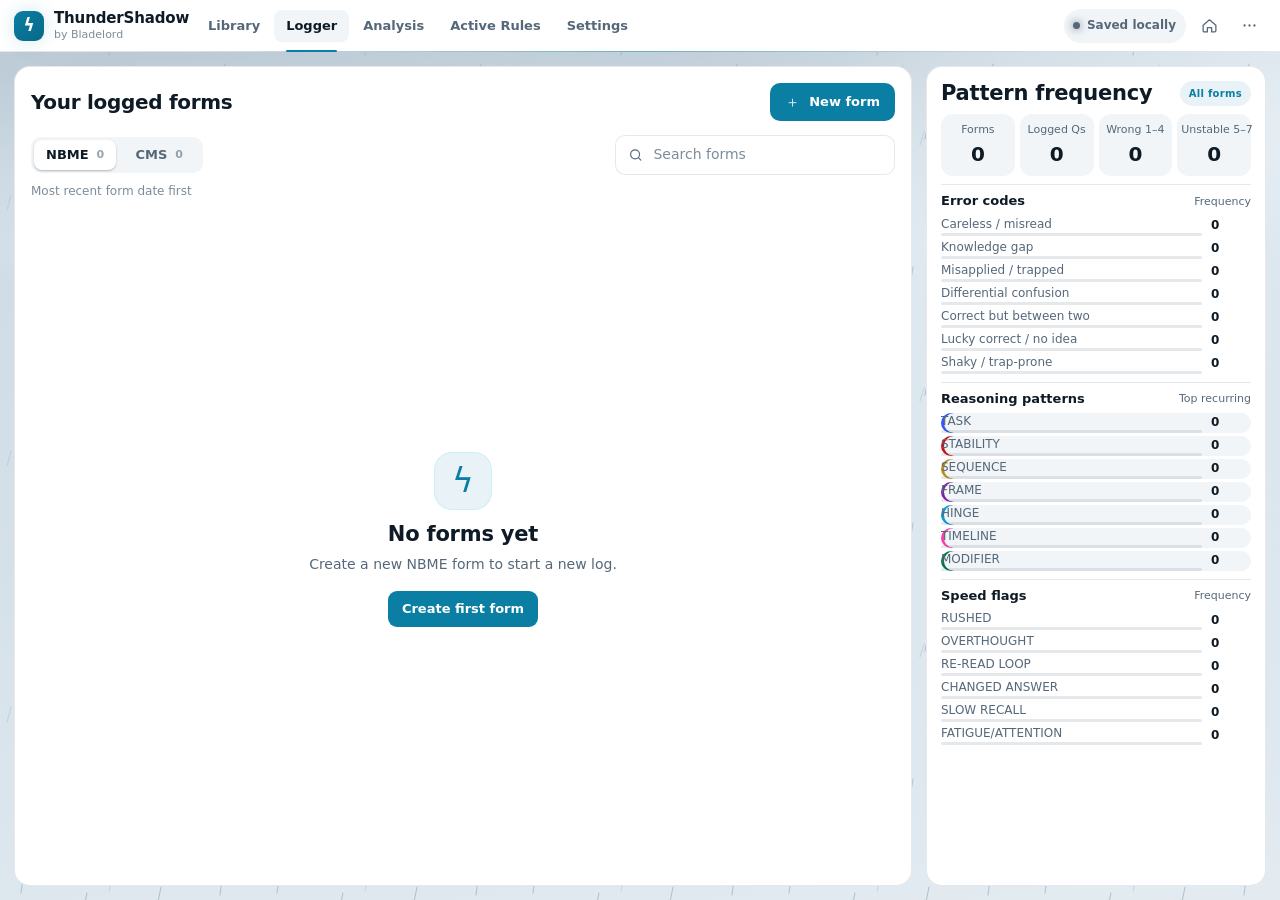
==== commit f9440e7c: "Distinguishable colour set, score from total questions, leaner analysis export - Error codes and rea" ====
--- a/index.html
+++ b/index.html
@@ -9,17 +9,17 @@
   <meta name="apple-mobile-web-app-status-bar-style" content="black-translucent">
   <meta name="apple-mobile-web-app-title" content="ThunderShadow">
   <meta name="application-name" content="ThunderShadow">
-  <meta name="thundershadow-build" content="46">
+  <meta name="thundershadow-build" content="49">
   <meta name="description" content="ThunderShadow is a browser-based NBME and CMS error logging, rule review, and study-analysis app. Study data is stored locally in the browser by default, with optional private Google Drive app-data sync across devices.">
   <title>ThunderShadow</title>
-  <script src="js/theme-init.js?v=46"></script>
-  <script src="js/uuid.js?v=46"></script>
-  <link rel="icon" href="assets/icon.svg?v=46" type="image/svg+xml">
-  <link rel="apple-touch-icon" href="assets/icon-180.png?v=46">
-  <link rel="manifest" href="manifest.json?v=46">
-  <link rel="preload" href="css/styles.css?v=46" as="style">
-  <link rel="stylesheet" href="css/redesign.css?v=46">
-  <link rel="stylesheet" href="css/storm.css?v=46">
+  <script src="js/theme-init.js?v=49"></script>
+  <script src="js/uuid.js?v=49"></script>
+  <link rel="icon" href="assets/icon.svg?v=49" type="image/svg+xml">
+  <link rel="apple-touch-icon" href="assets/icon-180.png?v=49">
+  <link rel="manifest" href="manifest.json?v=49">
+  <link rel="preload" href="css/styles.css?v=49" as="style">
+  <link rel="stylesheet" href="css/redesign.css?v=49">
+  <link rel="stylesheet" href="css/storm.css?v=49">
 </head>
 <body>
   <div class="storm-scene" aria-hidden="true">
@@ -104,7 +104,7 @@
       <button type="button" data-area="library">Library</button>
       <button type="button" data-area="logger" class="is-active">Logger</button>
       <button type="button" data-area="analysis">Analysis</button>
-      <button type="button" data-area="review">Active Rules</button>
+      <button type="button" data-area="review">Active Rules<span id="reviewNavBadge" class="nav-badge" aria-hidden="true" hidden></span></button>
       <button type="button" data-area="settings">Settings</button>
     </nav>
 
@@ -333,6 +333,7 @@
                   <kbd>1–7</kbd> code
                   <kbd>⇧1–7</kbd> pattern
                   <kbd>⌥1–6</kbd> speed
+                  <kbd>N</kbd> note
                   <kbd>⌘/Ctrl + Enter</kbd> save & next
                 <kbd>[</kbd><kbd>]</kbd> navigate
               </div>
@@ -398,27 +399,69 @@
         </div>
       </section>
 
-      <section id="analysisView" class="view v3-view" aria-label="Longitudinal analysis" hidden>
-        <div class="v3-scroll">
-          <div class="v3-heading">
-            <div><p class="eyebrow">Version 3 analysis</p><h1>Longitudinal patterns</h1><p>Counts and descriptive associations derived from browser-local logs.</p></div>
-            <div class="v3-heading__actions"><button id="exportAnalyticsBtn" class="button button--ghost" type="button">Analytics JSON</button><button id="exportChatgptBtn" class="button button--primary" type="button">ChatGPT package</button></div>
-          </div>
-          <section class="panel v3-panel analytics-filters">
-            <label class="field"><span>From</span><input id="analysisStartDate" type="date"></label>
-            <label class="field"><span>Through</span><input id="analysisEndDate" type="date"></label>
-            <label class="field field--wide"><span>Forms</span><select id="analysisForms" multiple aria-label="Filter forms"></select></label>
-            <button id="applyAnalysisFilters" class="button button--primary" type="button">Apply filters</button>
-            <button id="clearAnalysisFilters" class="button button--ghost" type="button">Clear</button>
+      <section id="analysisView" class="view v3-view" aria-label="Analysis" hidden>
+        <div class="v3-scroll an">
+          <header class="an-head">
+            <h1>Analysis</h1>
+            <div id="analysisScope" class="segmented-control an-scope" role="group" aria-label="Forms included">
+              <button type="button" data-analysis-scope="all" aria-pressed="true">All forms</button>
+              <button type="button" data-analysis-scope="nbme" aria-pressed="false">NBME</button>
+              <button type="button" data-analysis-scope="cms" aria-pressed="false">CMS</button>
+              <button type="button" data-analysis-scope="recent" aria-pressed="false">Last 3</button>
+              <button type="button" data-analysis-scope="custom" aria-pressed="false" aria-controls="analysisCustom" aria-expanded="false">Custom</button>
+            </div>
+            <div class="an-head__actions"><button id="exportAnalyticsBtn" class="button button--ghost" type="button" title="Download every figure on this page for the current selection">Export data (JSON)</button></div>
+          </header>
+          <section id="analysisCustom" class="panel an-custom" aria-label="Custom selection" hidden>
+            <div class="an-custom__dates">
+              <label class="field"><span>From</span><input id="analysisStartDate" type="date"></label>
+              <label class="field"><span>Through</span><input id="analysisEndDate" type="date"></label>
+            </div>
+            <fieldset class="an-custom__forms"><legend>Forms <small>(none ticked = every form in the date range)</small></legend><div id="analysisForms" class="an-checks"></div></fieldset>
+            <div class="an-custom__actions"><button id="applyAnalysisFilters" class="button button--primary" type="button">Apply</button><button id="clearAnalysisFilters" class="button button--ghost" type="button">Clear</button></div>
           </section>
-          <div id="analysisCards" class="v3-stat-grid"></div>
-          <div class="v3-grid v3-grid--two">
-            <section class="panel v3-panel"><h2>Error-code distribution</h2><div id="analysisErrors" class="v3-table-wrap"></div></section>
-            <section class="panel v3-panel"><h2>Reasoning patterns</h2><div id="analysisPatterns" class="analytics-pattern-grid"></div></section>
-            <section class="panel v3-panel"><h2>Speed issues</h2><div id="analysisSpeed" class="v3-table-wrap"></div></section>
-            <section class="panel v3-panel"><h2>Combined-pattern findings</h2><div id="analysisCombinations" class="v3-list v3-list--compact"></div></section>
-          </div>
-          <section class="panel v3-panel"><h2>Recent trend table</h2><div id="analysisTrends" class="v3-table-wrap"></div></section>
+          <p id="analysisScopeNote" class="an-note" aria-live="polite"></p>
+          <div id="analysisEmpty" class="empty-state an-empty" hidden>
+            <div class="empty-state__icon" aria-hidden="true">ϟ</div>
+            <h2>Nothing to analyse yet</h2>
+            <p id="analysisEmptyMessage">Log entries in a form and they will be summarised here.</p>
+          </div>
+          <div id="analysisBody" class="an-body">
+            <section id="analysisFocus" class="panel an-focus" aria-label="Focus next"></section>
+            <div id="analysisCards" class="an-stats" aria-label="Summary"></div>
+            <section class="panel an-card an-card--timeline" aria-labelledby="analysisTimelineTitle">
+              <header class="an-card__head">
+                <div><h2 id="analysisTimelineTitle">Form by form</h2><p id="analysisTimelineNote">Oldest to newest.</p></div>
+                <div id="analysisTimelineMode" class="segmented-control an-mode" role="group" aria-label="Chart breakdown">
+                  <button type="button" data-timeline-mode="score" aria-pressed="true">Score</button>
+                  <button type="button" data-timeline-mode="split" aria-pressed="false">Wrong / unstable</button>
+                  <button type="button" data-timeline-mode="codes" aria-pressed="false">By error code</button>
+                </div>
+              </header>
+              <div id="analysisTimeline" class="an-timeline"></div>
+              <details class="an-tableview"><summary>View as table</summary><div id="analysisTrends" class="v3-table-wrap"></div></details>
+            </section>
+            <section class="panel an-card an-card--errors" aria-labelledby="analysisErrorsTitle">
+              <header class="an-card__head"><div><h2 id="analysisErrorsTitle">Error codes</h2><p>Share of coded entries, with the trend across forms.</p></div></header>
+              <div id="analysisErrors"></div>
+            </section>
+            <section class="panel an-card an-card--patterns" aria-labelledby="analysisPatternsTitle">
+              <header class="an-card__head"><div><h2 id="analysisPatternsTitle">Reasoning patterns</h2><p>Which thinking step fails most. Open a row for the fix.</p></div></header>
+              <div id="analysisPatterns"></div>
+            </section>
+            <section class="panel an-card an-card--matrix" aria-labelledby="analysisMatrixTitle">
+              <header class="an-card__head"><div><h2 id="analysisMatrixTitle">Pattern × error code</h2><p>How each reasoning pattern shows up in your answers.</p></div></header>
+              <div id="analysisMatrix" class="an-matrix-wrap"></div>
+            </section>
+            <section class="panel an-card an-card--speed" aria-labelledby="analysisSpeedTitle">
+              <header class="an-card__head"><div><h2 id="analysisSpeedTitle">Speed flags</h2><p>Execution habits you marked on entries.</p></div></header>
+              <div id="analysisSpeed"></div>
+            </section>
+            <section class="panel an-card an-card--combos" aria-labelledby="analysisCombinationsTitle">
+              <header class="an-card__head"><div><h2 id="analysisCombinationsTitle">Recurring combinations</h2><p>Known code and pattern pairings. Open one to jump to its entries.</p></div></header>
+              <div id="analysisCombinations"></div>
+            </section>
+          </div>
         </div>
       </section>
 
@@ -574,7 +617,6 @@
                 <button id="exportAllFormsBtn" class="button button--ghost" type="button">Form logs TSV</button>
                 <button id="settingsExportRulesBtn" class="button button--ghost" type="button">Rules data TSV</button>
                 <button id="settingsExportAnalyticsBtn" class="button button--ghost" type="button">Analytics JSON</button>
-                <button id="settingsExportChatgptBtn" class="button button--ghost" type="button">Analysis Markdown</button>
               </div>
             </section>
             <section class="panel v3-panel settings-card">
@@ -608,7 +650,7 @@
         </label>
         <div class="field-grid">
           <label class="field">
-            <span>Original total form length <em>optional</em></span>
+            <span>Total questions on the form <em>optional</em></span>
             <input id="newFormQuestionCount" type="number" min="1" max="1000" inputmode="numeric">
             <span class="quick-fill"><button type="button" data-length="50">50</button><button type="button" data-length="100">100</button><button type="button" data-length="160">160</button><button type="button" data-length="200">200</button></span>
           </label>
@@ -753,15 +795,15 @@
 
   <div id="toastRegion" class="toast-region" aria-live="polite" aria-atomic="true"></div>
 
-  <script src="js/config.js?v=46" defer></script>
-  <script src="js/reasoning.js?v=46" defer></script>
-  <script src="js/analytics.js?v=46" defer></script>
-  <script src="js/browser-api.js?v=46" defer></script>
-  <script src="js/sync.js?v=46" defer></script>
-  <script src="js/app.js?v=46" defer></script>
-  <script src="js/v3.js?v=46" defer></script>
-  <script src="js/cloud-sync.js?v=46" defer></script>
-  <script src="js/updates.js?v=46" defer></script>
-  <script src="js/shell-menu.js?v=46" defer></script>
+  <script src="js/config.js?v=49" defer></script>
+  <script src="js/reasoning.js?v=49" defer></script>
+  <script src="js/analytics.js?v=49" defer></script>
+  <script src="js/browser-api.js?v=49" defer></script>
+  <script src="js/sync.js?v=49" defer></script>
+  <script src="js/app.js?v=49" defer></script>
+  <script src="js/v3.js?v=49" defer></script>
+  <script src="js/cloud-sync.js?v=49" defer></script>
+  <script src="js/updates.js?v=49" defer></script>
+  <script src="js/shell-menu.js?v=49" defer></script>
 </body>
 </html>
--- a/css/redesign.css
+++ b/css/redesign.css
@@ -1,4 +1,4 @@
-@import url("styles.css?v=46") layer(legacy);
+@import url("styles.css?v=49") layer(legacy);
 
 /* ThunderShadow redesign layer.
    The previous stylesheet loads inside the `legacy` cascade layer, so every
@@ -390,33 +390,67 @@
   border-radius: 9px;
 }
 
-/* ---------- 4. Seven-colour coding ---------- */
+/* ---------- 4. Seven-colour coding ----------
+   One shared set of seven hues for error codes and reasoning patterns. It was
+   chosen by search, not by eye: every pair stays apart for protan and deutan
+   colour vision (worst pair 9.9 dark / 10.1 light on the OKLab x100 scale,
+   target 8) and for full colour vision (worst 18.1 / 19.0, floor 15). Change a
+   value only by re-running a palette validator over all pairs. */
 :root {
-  --code-1: #f2a33b;
-  --code-2: #ef5f6c;
-  --code-3: #e57843;
-  --code-4: #b57be8;
-  --code-5: #5e9ff2;
-  --code-6: #d770c8;
-  --code-7: #d6ad35;
+  --hue-amber: #bb881a;
+  --hue-red: #c52f15;
+  --hue-green: #037c58;
+  --hue-purple: #9840b7;
+  --hue-blue: #245df1;
+  --hue-pink: #f53d97;
+  --hue-sky: #179fd4;
+  --ink-on-light: #0b0f14;
+  --ink-on-dark: #ffffff;
+  --code-1: var(--hue-amber);
+  --code-2: var(--hue-red);
+  --code-3: var(--hue-green);
+  --code-4: var(--hue-purple);
+  --code-5: var(--hue-blue);
+  --code-6: var(--hue-pink);
+  --code-7: var(--hue-sky);
+  --pattern-task: var(--hue-blue);
+  --pattern-stability: var(--hue-red);
+  --pattern-sequence: var(--hue-amber);
+  --pattern-frame: var(--hue-purple);
+  --pattern-hinge: var(--hue-sky);
+  --pattern-timeline: var(--hue-pink);
+  --pattern-modifier: var(--hue-green);
+  /* Text that takes a code colour is lifted toward white (dark) or black (light) to stay readable. */
+  --tone-text-base: #ffffff;
+  --tone-text-mix: 56%;
 }
 html[data-theme="light"] {
-  --code-1: #b96a00;
-  --code-2: #cf3346;
-  --code-3: #c2531c;
-  --code-4: #8648c4;
-  --code-5: #2a6fd0;
-  --code-6: #b23fa1;
-  --code-7: #8f6f00;
-}
-[data-code="1"], .option-row--error-1, #errorFrequencyList .frequency-item:nth-child(1) { --tone: var(--code-1); }
-[data-code="2"], .option-row--error-2, #errorFrequencyList .frequency-item:nth-child(2) { --tone: var(--code-2); }
-[data-code="3"], .option-row--error-3, #errorFrequencyList .frequency-item:nth-child(3) { --tone: var(--code-3); }
-[data-code="4"], .option-row--error-4, #errorFrequencyList .frequency-item:nth-child(4) { --tone: var(--code-4); }
-[data-code="5"], .option-row--error-5, #errorFrequencyList .frequency-item:nth-child(5) { --tone: var(--code-5); }
-[data-code="6"], .option-row--error-6, #errorFrequencyList .frequency-item:nth-child(6) { --tone: var(--code-6); }
-[data-code="7"], .option-row--error-7, #errorFrequencyList .frequency-item:nth-child(7) { --tone: var(--code-7); }
+  --hue-amber: #bb8d1c;
+  --hue-red: #c91114;
+  --hue-green: #03734a;
+  --hue-purple: #861ba7;
+  --hue-blue: #3656ee;
+  --hue-pink: #f642a4;
+  --hue-sky: #0f9cd0;
+  --tone-text-base: #000000;
+  --tone-text-mix: 78%;
+}
+[data-code="1"], .option-row--error-1, #errorFrequencyList .frequency-item:nth-child(1) { --tone: var(--code-1); --tone-ink: var(--ink-on-light); }
+[data-code="2"], .option-row--error-2, #errorFrequencyList .frequency-item:nth-child(2) { --tone: var(--code-2); --tone-ink: var(--ink-on-dark); }
+[data-code="3"], .option-row--error-3, #errorFrequencyList .frequency-item:nth-child(3) { --tone: var(--code-3); --tone-ink: var(--ink-on-dark); }
+[data-code="4"], .option-row--error-4, #errorFrequencyList .frequency-item:nth-child(4) { --tone: var(--code-4); --tone-ink: var(--ink-on-dark); }
+[data-code="5"], .option-row--error-5, #errorFrequencyList .frequency-item:nth-child(5) { --tone: var(--code-5); --tone-ink: var(--ink-on-dark); }
+[data-code="6"], .option-row--error-6, #errorFrequencyList .frequency-item:nth-child(6) { --tone: var(--code-6); --tone-ink: var(--ink-on-light); }
+[data-code="7"], .option-row--error-7, #errorFrequencyList .frequency-item:nth-child(7) { --tone: var(--code-7); --tone-ink: var(--ink-on-light); }
+.option-row--error { --option-tone: var(--tone); }
 .option-row--pattern, [data-pattern-tone], .navigator-pattern, [class*="pattern-analytics--"] { --tone: var(--pattern-color); }
+:is(.option-row--pattern-1, [data-pattern-tone="1"], .pattern-analytics--1) { --tone-ink: var(--ink-on-dark); }
+:is(.option-row--pattern-2, [data-pattern-tone="2"], .pattern-analytics--2) { --tone-ink: var(--ink-on-dark); }
+:is(.option-row--pattern-3, [data-pattern-tone="3"], .pattern-analytics--3) { --tone-ink: var(--ink-on-light); }
+:is(.option-row--pattern-4, [data-pattern-tone="4"], .pattern-analytics--4) { --tone-ink: var(--ink-on-dark); }
+:is(.option-row--pattern-5, [data-pattern-tone="5"], .pattern-analytics--5) { --tone-ink: var(--ink-on-light); }
+:is(.option-row--pattern-6, [data-pattern-tone="6"], .pattern-analytics--6) { --tone-ink: var(--ink-on-light); }
+:is(.option-row--pattern-7, [data-pattern-tone="7"], .pattern-analytics--7) { --tone-ink: var(--ink-on-dark); }
 .forms-library-heading .eyebrow { display: none; }
 .new-form-button {
   width: auto;
@@ -520,8 +554,8 @@
   width: 18px;
   height: 18px;
   border-radius: 5px;
-  color: var(--tone, var(--muted));
-  background: color-mix(in srgb, var(--tone, var(--muted)) 16%, transparent);
+  color: var(--tone-ink, #fff);
+  background: var(--tone, var(--muted-2));
   font-size: 11px;
   font-weight: 700;
 }
@@ -549,18 +583,16 @@
 .option-row__index {
   border: 0;
   border-radius: 7px;
-  color: var(--tone);
-  background: color-mix(in srgb, var(--tone) 22%, transparent);
+  color: var(--tone-ink, #fff);
+  background: var(--tone);
   font-weight: 700;
   box-shadow: none;
 }
-.option-row.is-selected .option-row__index { color: #fff; background: var(--tone); }
-html[data-theme="light"] .option-row:not(.is-selected) .option-row__index { color: color-mix(in srgb, var(--tone) 82%, #000); }
-html[data-theme="light"] .option-row.is-selected .option-row__index { color: #fff; }
+.option-row.is-selected .option-row__index { color: var(--tone-ink, #fff); background: var(--tone); }
 .option-row__text strong { font-size: 13px; font-weight: 650; letter-spacing: 0; }
 .option-row__text small { color: var(--muted); font-size: 12px; }
 .option-row__check { border: 0; color: transparent; background: none; box-shadow: none; }
-.option-row.is-selected .option-row__check { color: var(--tone); background: none; border: 0; }
+.option-row.is-selected .option-row__check { color: color-mix(in oklab, var(--tone) var(--tone-text-mix), var(--tone-text-base)); background: none; border: 0; }
 .option-row .shortcut-badge, .option-clear kbd, .speed-button kbd {
   border: 0;
   color: var(--muted-2);
@@ -594,7 +626,9 @@
   transition: border-color .12s var(--ease);
 }
 #manualRuleInput:focus { border-color: var(--accent); outline: none; box-shadow: none; }
-.exam-item { border: 1px solid var(--line); border-radius: 8px; background: var(--surface-field); box-shadow: none; }
+.exam-item { flex: 0 1 112px; min-width: 78px; }
+.exam-item__input { border-color: var(--line); background: var(--surface-field); }
+.exam-item__input:focus { box-shadow: none; }
 .shortcut-hint { color: var(--muted-2); font-size: 11px; }
 .shortcut-hint kbd { border: 0; border-radius: 5px; color: var(--muted); background: var(--panel-soft); box-shadow: none; }
 .button--save { min-width: 132px; }
@@ -656,10 +690,9 @@
 .note-tag { border: 0; border-radius: 999px; color: var(--muted); background: var(--panel-soft); font-weight: 600; box-shadow: none; }
 .note-tag[data-note-kind="reasoning"] { color: var(--accent); background: var(--accent-soft); }
 .badge--pattern, .badge[data-pattern-tone] {
-  color: var(--pattern-color, var(--accent));
-  background: color-mix(in srgb, var(--pattern-color, var(--accent)) 15%, transparent);
-}
-html[data-theme="light"] .badge--pattern { color: color-mix(in srgb, var(--pattern-color, var(--accent)) 78%, #000); }
+  color: color-mix(in oklab, var(--pattern-color, var(--accent)) var(--tone-text-mix), var(--tone-text-base));
+  background: color-mix(in srgb, var(--pattern-color, var(--accent)) 20%, transparent);
+}
 
 /* ---------- 9. Review ---------- */
 .review-card {
@@ -780,6 +813,293 @@
   html[data-ui-mode="desktop"] .logger-layout { grid-template-rows: auto minmax(0, 1fr); }
 }
 
-.exam-item { flex: 0 0 auto; }
 .speed-button { overflow-wrap: normal; word-break: normal; hyphens: none; }
 html[data-ui-mode="desktop"] .app-shell:is([data-scale="110"], [data-scale="115"], [data-scale="120"]) .speed-button kbd { display: none; }
+html[data-ui-mode="desktop"] .app-shell:is([data-scale="110"], [data-scale="115"], [data-scale="120"]) .speed-button { padding-inline: 9px; font-size: 11px; }
+
+/* Due-card count on the Active Rules tab. */
+.nav-badge {
+  display: inline-grid;
+  place-items: center;
+  min-width: 18px;
+  height: 18px;
+  margin-left: 6px;
+  padding: 0 5px;
+  border-radius: 999px;
+  color: var(--accent-ink);
+  background: var(--accent);
+  font-size: 10.5px;
+  font-weight: 700;
+  line-height: 1;
+  font-variant-numeric: tabular-nums;
+  vertical-align: 1px;
+}
+.nav-badge[hidden] { display: none; }
+@media (max-width: 700px) {
+  html[data-ui-mode="touch"] .nav-badge { min-width: 16px; height: 16px; margin-left: 4px; padding: 0 4px; font-size: 10px; }
+}
+.speed-button span { overflow-wrap: normal; word-break: normal; }
+
+/* ---------- 12. Analysis ----------
+   Charts are plain HTML/SVG: no library, no canvas, no animation. Text stays
+   in ink tokens; colour lives on the marks. The seven code colours are the
+   user's coding scheme, so every coloured mark also carries its code number
+   (two neighbouring pairs are close for colour-blind readers). */
+:root { --an-wrong: #e66767; --an-unstable: #3987e5; --an-score: #3987e5; --an-confident: #199e70; --an-none: #5b6878; --an-plot: 168px; --an-cap: 20px; --an-xband: 38px; }
+html[data-theme="light"] { --an-wrong: #cf3346; --an-unstable: #2a6fd0; --an-score: #2a78d6; --an-confident: #12956a; --an-none: #9aa7b3; }
+.visually-hidden { position: absolute; width: 1px; height: 1px; overflow: hidden; clip-path: inset(50%); white-space: nowrap; }
+
+.an { display: flex; flex-direction: column; gap: 12px; width: 100%; max-width: 1320px; margin-inline: auto; }
+.an-head { display: flex; flex-wrap: wrap; align-items: center; gap: 10px 14px; }
+.an-head h1 { margin: 0 6px 0 0; }
+.an-head__actions { display: flex; gap: 6px; margin-left: auto; }
+.an-scope, .an-mode { display: inline-flex; flex: 0 0 auto; width: auto; max-width: 100%; }
+.an-scope button, .an-mode button { padding: 0 12px; white-space: nowrap; cursor: pointer; }
+.an-note { margin: -4px 0 0; color: var(--muted); font-size: 12px; font-variant-numeric: tabular-nums; }
+.an-note:empty { display: none; }
+.an-empty { padding: 48px 16px; }
+
+.an-custom { display: grid; grid-template-columns: auto minmax(0, 1fr) auto; align-items: start; gap: 14px 18px; padding: 14px 16px; }
+.an-custom[hidden] { display: none; }
+.an-custom__dates { display: grid; gap: 8px; }
+.an-custom .field span, .an-custom legend { color: var(--muted); font-size: 12px; font-weight: 600; }
+.an-custom legend small { font-weight: 400; color: var(--muted-2); }
+.an-custom input[type="date"] { height: 34px; padding: 0 8px; border: 1px solid var(--line-strong); border-radius: 8px; background: var(--surface-field); color: var(--text); font-size: 13px; }
+.an-custom__forms { min-width: 0; margin: 0; padding: 0; border: 0; }
+.an-checks { display: grid; grid-template-columns: repeat(auto-fill, minmax(210px, 1fr)); gap: 2px 10px; max-height: 148px; margin-top: 6px; overflow-y: auto; }
+.an-check { display: flex; align-items: center; gap: 8px; min-height: 30px; padding: 0 6px; border-radius: 7px; font-size: 13px; cursor: pointer; }
+.an-check:hover { background: var(--panel-soft); }
+.an-check span { overflow: hidden; text-overflow: ellipsis; white-space: nowrap; }
+.an-check small { margin-left: auto; color: var(--muted-2); font-size: 11px; font-variant-numeric: tabular-nums; }
+.an-check input { width: 15px; height: 15px; accent-color: var(--accent); }
+.an-custom__actions { display: flex; flex-direction: column; gap: 6px; }
+
+.an-body { display: grid; grid-template-columns: minmax(0, 1fr); gap: 12px; transition: opacity .12s var(--ease); }
+.an-body[hidden] { display: none; }
+.an-body.is-loading { opacity: .55; }
+.an-card { min-width: 0; padding: 16px 18px 18px; }
+.an-card__head { display: flex; flex-wrap: wrap; align-items: flex-start; justify-content: space-between; gap: 8px 14px; margin-bottom: 12px; }
+.an-card__head h2 { margin: 0; font-size: 15px; font-weight: 700; }
+.an-card__head p { margin: 2px 0 0; color: var(--muted-2); font-size: 12px; }
+.an-none, .an-hint { margin: 10px 0 0; color: var(--muted-2); font-size: 12px; line-height: 1.5; }
+
+/* Identity marks */
+.an-code, .an-pcode {
+  display: inline-grid;
+  flex: 0 0 auto;
+  place-items: center;
+  min-width: 20px;
+  height: 20px;
+  padding: 0 5px;
+  border-radius: 6px;
+  color: var(--tone-ink, #fff);
+  background: var(--tone);
+  font-size: 11px;
+  font-weight: 700;
+  font-variant-numeric: tabular-nums;
+  line-height: 1;
+}
+.an-pcode { min-width: 28px; background: var(--pattern-color); }
+.an-swatch { display: inline-block; width: 10px; height: 10px; border-radius: 3px; background: var(--tone, var(--an-none)); }
+.an :is([data-series="wrong"]) { --tone: var(--an-wrong); }
+.an :is([data-series="unstable"]) { --tone: var(--an-unstable); }
+.an :is([data-series="none"]) { --tone: var(--an-none); }
+.an :is([data-series="score"]) { --tone: var(--an-score); }
+.an :is([data-series="confident"]) { --tone: var(--an-confident); }
+.an-trend { display: inline-flex; align-items: center; gap: 4px; padding: 2px 8px 2px 6px; border-radius: 999px; color: var(--text); background: var(--panel-soft); font-size: 11px; font-weight: 600; white-space: nowrap; }
+.an-trend i { font-style: normal; font-weight: 700; }
+.an-trend.is-worse i { color: var(--warning); }
+.an-trend.is-better i { color: var(--success); }
+.an-trend.is-flat { color: var(--muted); }
+.an-trend.is-none { visibility: hidden; padding: 0; }
+.an-level { color: var(--muted); font-size: 11px; font-weight: 600; white-space: nowrap; }
+.an-chip { display: inline-flex; align-items: center; gap: 6px; margin: 0 6px 6px 0; padding: 3px 8px 3px 4px; border-radius: 8px; color: var(--text); background: var(--panel-soft); font-size: 12px; }
+.an-chip b { font-variant-numeric: tabular-nums; }
+.an-chip:not(:has(.an-code, .an-pcode)) { padding-left: 8px; }
+
+/* Focus */
+.an-focus { display: grid; grid-template-columns: minmax(0, 1.5fr) minmax(0, 1fr); gap: 0; overflow: hidden; }
+.an-focus__main { padding: 20px 22px; background: linear-gradient(120deg, color-mix(in srgb, var(--pattern-color, var(--accent)) 13%, var(--panel)), var(--panel) 62%); }
+.an-kicker { margin: 0 0 8px; color: var(--muted); font-size: 11px; font-weight: 700; letter-spacing: .08em; text-transform: uppercase; }
+.an-focus h2 { display: flex; align-items: center; gap: 10px; margin: 0; font-size: 24px; font-weight: 750; letter-spacing: -.02em; }
+.an-focus h2 .an-pcode { height: 26px; min-width: 36px; font-size: 13px; border-radius: 8px; }
+.an-focus__meta { display: flex; flex-wrap: wrap; align-items: center; gap: 6px 12px; margin: 8px 0 0; color: var(--muted); font-size: 12px; }
+.an-focus__def { max-width: 68ch; margin: 12px 0 0; color: var(--muted); font-size: 13px; line-height: 1.5; }
+.an-focus__fix { max-width: 68ch; margin: 8px 0 0; color: var(--text); font-size: 14px; line-height: 1.5; }
+.an-focus__fix b { margin-right: 8px; padding: 1px 7px; border-radius: 6px; color: var(--accent); background: var(--accent-soft); font-size: 11px; letter-spacing: .04em; text-transform: uppercase; }
+.an-focus__main .button { margin-top: 14px; }
+.an-signals { display: grid; align-content: stretch; border-left: 1px solid var(--line); }
+.an-signal { display: grid; align-content: center; gap: 3px; padding: 12px 18px; }
+.an-signal + .an-signal { border-top: 1px solid var(--line); }
+.an-signal__label { color: var(--muted-2); font-size: 11px; font-weight: 600; }
+.an-signal strong { display: flex; align-items: center; gap: 8px; font-size: 14px; font-weight: 650; }
+.an-signal__meta { color: var(--muted); font-size: 12px; font-variant-numeric: tabular-nums; }
+.an-signal .an-trend { justify-self: start; margin-top: 3px; }
+
+/* Stat tiles: proportional figures, one quiet line of context */
+.an-stats { display: grid; grid-template-columns: repeat(auto-fit, minmax(150px, 1fr)); gap: 10px; }
+.an-stat { display: grid; gap: 2px; padding: 12px 14px; border: 1px solid var(--line); border-radius: 12px; background: var(--panel); }
+.an-stat__label { color: var(--muted); font-size: 12px; }
+.an-stat strong { font-size: 24px; font-weight: 700; letter-spacing: -.02em; font-variant-numeric: normal; }
+.an-stat__meta { min-height: 16px; color: var(--muted-2); font-size: 11px; }
+
+/* Form-by-form columns */
+.an-legend { display: flex; flex-wrap: wrap; gap: 4px 14px; margin-bottom: 10px; color: var(--muted); font-size: 12px; }
+.an-legend span { display: inline-flex; align-items: center; gap: 6px; }
+.an-chart { position: relative; display: grid; grid-template-columns: 30px minmax(0, 1fr); }
+.an-yaxis { position: relative; height: calc(var(--an-plot) + var(--an-cap)); margin-bottom: var(--an-xband); }
+.an-yaxis span { position: absolute; right: 8px; transform: translateY(50%); color: var(--muted-2); font-size: 11px; font-variant-numeric: tabular-nums; }
+.an-plot-scroll { overflow-x: auto; overflow-y: hidden; scrollbar-width: thin; }
+.an-plot { position: relative; display: flex; align-items: flex-start; min-width: max-content; }
+.an-cols { position: relative; display: flex; flex: 1 1 auto; align-items: flex-start; }
+.an-gridlines { position: absolute; top: 0; right: 0; left: 0; height: calc(var(--an-plot) + var(--an-cap)); pointer-events: none; }
+.an-gridlines i { position: absolute; right: 0; left: 0; height: 1px; background: var(--line); }
+.an-col { position: relative; display: flex; flex: 1 0 58px; flex-direction: column; align-items: center; min-width: 0; padding: 0 3px 4px; border: 0; border-radius: 8px; color: inherit; background: none; font: inherit; cursor: default; }
+.an-col:hover, .an-col.is-active { background: var(--accent-soft); }
+.an-col__bar { display: flex; flex-direction: column; align-items: center; justify-content: flex-end; height: calc(var(--an-plot) + var(--an-cap)); }
+.an-col__total { margin-bottom: 3px; color: var(--text); font-size: 11px; font-weight: 600; font-variant-numeric: tabular-nums; }
+.an-col__stack { display: flex; flex-direction: column-reverse; gap: 2px; width: 22px; min-height: 0; }
+.an-col__stack i { display: grid; flex: 1 1 0; place-items: center; min-height: 3px; color: var(--tone-ink, #fff); background: var(--tone); font-size: 10px; font-style: normal; font-weight: 700; line-height: 1; }
+.an-col__stack i:last-child { border-radius: 4px 4px 0 0; }
+.an-col__label { max-width: 100%; margin-top: 6px; overflow: hidden; color: var(--text); font-size: 11px; text-overflow: ellipsis; white-space: nowrap; }
+.an-col__date { color: var(--muted-2); font-size: 10px; font-variant-numeric: tabular-nums; }
+.an-tip { position: absolute; z-index: 5; top: 0; display: grid; gap: 3px; min-width: 190px; max-width: 260px; padding: 9px 11px; border: 1px solid var(--line-strong); border-radius: 10px; background: var(--panel-strong); box-shadow: 0 8px 22px rgba(0, 0, 0, .28); font-size: 12px; pointer-events: none; }
+.an-tip[hidden] { display: none; }
+.an-tip strong { font-size: 13px; }
+.an-tip small { margin-bottom: 3px; color: var(--muted); font-size: 11px; }
+.an-tip__row { display: grid; grid-template-columns: 12px minmax(0, 1fr) auto; align-items: center; gap: 7px; color: var(--muted); }
+.an-tip__row i { width: 12px; height: 3px; border-radius: 2px; background: var(--tone); }
+.an-tip__row i.is-blank { background: none; }
+.an-tip__row b { color: var(--text); font-variant-numeric: tabular-nums; }
+.an-tableview { margin-top: 10px; }
+.an-tableview summary { display: inline-block; padding: 4px 0; color: var(--muted); font-size: 12px; font-weight: 600; cursor: pointer; }
+.an-tableview summary:hover { color: var(--text); }
+.an .v3-table { font-size: 12px; font-variant-numeric: tabular-nums; }
+.an .v3-table th { font-size: 11px; }
+
+/* Ranked rows: thin bars, square at the baseline, rounded at the data end */
+.an-bar { display: block; height: 8px; min-width: 40px; border-radius: 0 4px 4px 0; background: var(--line); }
+.an-bar i { display: block; height: 100%; border-radius: 0 4px 4px 0; background: var(--tone, var(--accent)); }
+.an-bar--neutral i { background: var(--accent-strong); }
+.an-group + .an-group { margin-top: 14px; padding-top: 12px; border-top: 1px solid var(--line); }
+.an-group__head { display: flex; align-items: baseline; justify-content: space-between; margin-bottom: 4px; }
+.an-group__head h3 { margin: 0; color: var(--muted); font-size: 12px; font-weight: 600; }
+.an-group__head span { color: var(--muted); font-size: 12px; font-variant-numeric: tabular-nums; }
+.an-row { display: grid; align-items: center; gap: 4px 10px; min-height: 34px; font-size: 13px; }
+.an-row b, .an-pattern summary b, .an-combo summary b { font-weight: 650; font-variant-numeric: tabular-nums; text-align: right; }
+.an-row__label { min-width: 0; overflow: hidden; text-overflow: ellipsis; white-space: nowrap; }
+.an-row__pct { color: var(--muted); font-size: 12px; font-variant-numeric: tabular-nums; text-align: right; }
+.an-row--code { grid-template-columns: 22px minmax(0, 156px) minmax(40px, 1fr) 26px 46px 64px; }
+.an-row--speed { grid-template-columns: minmax(0, 170px) minmax(40px, 1fr) 26px minmax(0, auto); }
+.an-row__with { display: flex; flex-wrap: wrap; justify-content: flex-end; }
+.an-row__with .an-chip { margin: 0 0 0 6px; }
+.an-spark { width: 64px; height: 20px; overflow: visible; }
+.an-spark polyline { fill: none; stroke: var(--muted-2); stroke-width: 2; stroke-linecap: round; stroke-linejoin: round; }
+.an-spark circle { fill: var(--tone); stroke: var(--panel); stroke-width: 2; }
+
+.an-pattern, .an-combo { border-top: 1px solid var(--line); }
+.an-pattern:first-child, .an-combo:first-child { border-top: 0; }
+.an-pattern summary, .an-combo summary { display: grid; align-items: center; gap: 4px 10px; min-height: 42px; padding: 4px 26px 4px 0; position: relative; font-size: 13px; list-style: none; cursor: pointer; }
+.an-pattern summary::-webkit-details-marker, .an-combo summary::-webkit-details-marker { display: none; }
+.an-pattern summary::after, .an-combo summary::after { content: ""; position: absolute; right: 6px; top: 50%; width: 7px; height: 7px; margin-top: -6px; border-right: 2px solid var(--muted-2); border-bottom: 2px solid var(--muted-2); transform: rotate(45deg); }
+.an-pattern[open] summary::after, .an-combo[open] summary::after { margin-top: -2px; transform: rotate(225deg); }
+.an-pattern summary:hover, .an-combo summary:hover { background: var(--panel-soft); }
+.an-pattern summary { grid-template-columns: 34px minmax(0, 104px) minmax(40px, 1fr) 26px 46px 86px 124px; border-radius: 8px; }
+.an-pattern summary .an-row__label { font-weight: 650; }
+.an-pattern .an-bar i { background: var(--pattern-color); }
+.an-pattern__body { padding: 4px 0 14px 44px; }
+.an-pattern__body p { max-width: 70ch; margin: 0 0 8px; color: var(--muted); font-size: 13px; line-height: 1.5; }
+.an-pattern__body dl { display: grid; gap: 8px; margin: 12px 0; }
+.an-pattern__body dt { margin-bottom: 4px; color: var(--muted-2); font-size: 11px; font-weight: 600; }
+.an-pattern__body dd { margin: 0; }
+.an-combo summary { grid-template-columns: 22px minmax(0, 1fr) 30px; border-radius: 8px; }
+.an-combo__list { display: flex; flex-wrap: wrap; gap: 6px; padding: 4px 0 12px 32px; }
+.an-jump { min-height: 30px; padding: 0 10px; border: 0; border-radius: 8px; color: var(--text); background: var(--panel-soft); font: inherit; font-size: 12px; cursor: pointer; }
+.an-jump:hover { background: var(--panel-hover); }
+.an-jump::after { content: " ›"; color: var(--muted-2); }
+
+/* Pattern × code grid: one hue, five steps, the count printed in every cell */
+.an-matrix-wrap { overflow-x: auto; }
+.an-matrix { width: 100%; border-collapse: separate; border-spacing: 2px; font-size: 12px; font-variant-numeric: tabular-nums; }
+.an-matrix th, .an-matrix td { height: 32px; padding: 0; border: 0; text-align: center; }
+.an-matrix thead th { height: 26px; color: var(--muted); font-size: 11px; font-weight: 600; letter-spacing: 0; text-transform: none; }
+.an-matrix tbody th { padding-right: 8px; text-align: left; white-space: nowrap; font-weight: 600; }
+.an-matrix tbody th .an-pcode { margin-right: 8px; }
+.an-matrix td { min-width: 30px; border-radius: 6px; color: var(--text); background: var(--panel-soft); }
+.an-matrix td[data-step="0"] { color: var(--muted-2); background: none; }
+.an-matrix td[data-step="1"], .an-scale i[data-step="1"] { background: color-mix(in srgb, var(--accent-strong) 16%, var(--panel)); }
+.an-matrix td[data-step="2"], .an-scale i[data-step="2"] { background: color-mix(in srgb, var(--accent-strong) 32%, var(--panel)); }
+.an-matrix td[data-step="3"], .an-scale i[data-step="3"] { background: color-mix(in srgb, var(--accent-strong) 50%, var(--panel)); }
+.an-matrix td[data-step="4"], .an-scale i[data-step="4"] { background: color-mix(in srgb, var(--accent-strong) 72%, var(--panel)); }
+.an-matrix td[data-step="5"], .an-scale i[data-step="5"] { background: var(--accent-strong); }
+.an-matrix td:is([data-step="4"], [data-step="5"]) { color: var(--accent-ink); font-weight: 700; }
+.an-matrix td.an-matrix__total { color: var(--muted); background: none; font-weight: 600; }
+.an-scale { display: flex; align-items: center; gap: 3px; margin: 10px 0 0; color: var(--muted-2); font-size: 11px; }
+.an-scale i { width: 18px; height: 8px; border-radius: 2px; }
+.an-scale span:first-child { margin-right: 4px; }
+.an-scale span:last-child { margin-left: 4px; }
+
+@media (min-width: 1100px) {
+  .an-body { grid-template-columns: repeat(12, minmax(0, 1fr)); }
+  .an-body > * { grid-column: 1 / -1; }
+  .an-card--timeline, .an-card--patterns { grid-column: span 7; }
+  .an-card--errors, .an-card--matrix { grid-column: span 5; }
+  .an-card--speed, .an-card--combos { grid-column: span 6; }
+}
+
+/* Narrow layouts: rows fold to two lines so labels stay whole */
+@media (max-width: 760px) {
+  .an { gap: 10px; }
+  .an-head h1 { flex: 1 1 100%; margin: 0; }
+  .an-scope { flex: 1 1 100%; }
+  .an-scope button { flex: 1 1 auto; min-width: 0; padding: 0 6px; min-height: 36px; font-size: 12.5px; }
+  .an-head__actions { width: 100%; margin: 0; }
+  .an-head__actions .button { flex: 1 1 0; }
+  .an-custom { grid-template-columns: minmax(0, 1fr); }
+  .an-custom__dates { grid-template-columns: 1fr 1fr; }
+  .an-custom input[type="date"] { width: 100%; height: 40px; }
+  .an-check { min-height: 40px; }
+  .an-checks { max-height: 208px; }
+  .an-custom__actions { flex-direction: row; }
+  .an-custom__actions .button { flex: 1 1 0; }
+  .an-card { padding: 14px; }
+  .an-focus { grid-template-columns: minmax(0, 1fr); }
+  .an-focus__main { padding: 16px; }
+  .an-focus h2 { font-size: 21px; }
+  .an-focus__main .button { width: 100%; min-height: 42px; }
+  .an-signals { border-top: 1px solid var(--line); border-left: 0; }
+  .an-signal { padding: 12px 16px; }
+  .an-stats { grid-template-columns: 1fr 1fr; gap: 8px; }
+  .an-stat strong { font-size: 22px; }
+  .an-mode { width: 100%; }
+  .an-mode button { flex: 1 1 0; min-height: 36px; }
+  .an-row--code { grid-template-columns: 22px minmax(0, 1fr) 26px 44px 56px; grid-template-areas: "code label count pct spark" "bar bar bar bar bar"; padding: 6px 0; }
+  .an-row--code .an-code { grid-area: code; } .an-row--code .an-row__label { grid-area: label; } .an-row--code .an-bar { grid-area: bar; }
+  .an-row--code b { grid-area: count; } .an-row--code .an-row__pct { grid-area: pct; } .an-row--code .an-spark { grid-area: spark; width: 56px; }
+  .an-row--speed { grid-template-columns: minmax(0, 1fr) 30px; grid-template-areas: "label count" "bar bar" "with with"; padding: 6px 0; }
+  .an-row--speed .an-row__label { grid-area: label; } .an-row--speed b { grid-area: count; } .an-row--speed .an-bar { grid-area: bar; }
+  .an-row--speed .an-row__with { grid-area: with; justify-content: flex-start; } .an-row--speed .an-row__with .an-chip { margin: 2px 6px 0 0; }
+  .an-pattern summary { grid-template-columns: 34px minmax(0, 1fr) 26px 44px; grid-template-areas: "code label count pct" "bar bar bar bar"; padding: 8px 26px 8px 0; }
+  .an-pattern summary .an-pcode { grid-area: code; } .an-pattern summary .an-row__label { grid-area: label; } .an-pattern summary .an-bar { grid-area: bar; }
+  .an-pattern summary b { grid-area: count; } .an-pattern summary .an-row__pct { grid-area: pct; }
+  .an-pattern summary .an-trend { grid-row: 3; grid-column: 1 / span 2; justify-self: start; } .an-pattern summary .an-level { grid-row: 3; grid-column: 1 / -1; justify-self: end; }
+  .an-pattern summary .an-trend.is-none { display: none; }
+  .an-pattern__body { padding-left: 0; }
+  .an-pattern__body .button, .an-jump { min-height: 40px; }
+  .an-combo__list { padding-left: 0; }
+  .an-matrix { border-spacing: 2px; }
+  .an-matrix tbody th span:not(.an-pcode) { display: none; }
+  .an-matrix tbody th { padding-right: 2px; }
+  .an-matrix tbody th .an-pcode { margin-right: 0; }
+  .an-matrix th, .an-matrix td { height: 34px; }
+}
+
+/* Score lines: 2px strokes between column centres, dots with a surface ring, last point labelled */
+.an-col--score .an-col__bar { position: relative; width: 100%; }
+.an-lines { position: absolute; z-index: 1; top: 0; left: 0; width: 100%; height: calc(var(--an-plot) + var(--an-cap)); overflow: visible; pointer-events: none; }
+.an-lines polyline { fill: none; stroke: var(--tone); stroke-width: 2; stroke-linecap: round; stroke-linejoin: round; vector-effect: non-scaling-stroke; }
+.an-dot { position: absolute; z-index: 2; left: 50%; width: 10px; height: 10px; margin: 0 0 -5px -5px; border: 2px solid var(--panel); border-radius: 50%; background: var(--tone); }
+.an-dot b { position: absolute; bottom: 9px; left: 50%; color: var(--text); font-size: 11px; font-weight: 650; font-variant-numeric: tabular-nums; white-space: nowrap; transform: translateX(-50%); }
+.an-dot b.is-below { top: 9px; bottom: auto; }
+.an-col__missing { align-self: center; margin-bottom: 8px; color: var(--muted-2); font-size: 10px; }
+.an-swatch--line { width: 14px; height: 3px; border-radius: 2px; }
--- a/css/storm.css
+++ b/css/storm.css
@@ -2,7 +2,7 @@
    Only transform/opacity change. No animated blur, blend modes, JS frame loop,
    or background-position repaint. All themes/devices share the same renderer. */
 .storm-scene {
-  --storm-rain: url('../assets/rain-dark.svg?v=46');
+  --storm-rain: url('../assets/rain-dark.svg?v=49');
   --storm-rain-opacity: .64;
   --storm-cloud-light: rgba(91, 133, 166, .62);
   --storm-cloud-shadow: rgba(7, 19, 34, .8);
@@ -17,7 +17,7 @@
     linear-gradient(170deg, #111f30 0%, #091421 48%, #040b13 100%);
 }
 html[data-theme="light"] .storm-scene {
-  --storm-rain: url('../assets/rain-light.svg?v=46');
+  --storm-rain: url('../assets/rain-light.svg?v=49');
   --storm-rain-opacity: .74;
   --storm-cloud-light: rgba(231, 242, 248, .9);
   --storm-cloud-shadow: rgba(70, 104, 128, .52);
@@ -59,7 +59,7 @@
   height: min(440px, 58vh);
   opacity: 0;
   background:
-    url('../assets/lightning.svg?v=46') 56% 0 / auto 88% no-repeat,
+    url('../assets/lightning.svg?v=49') 56% 0 / auto 88% no-repeat,
     radial-gradient(ellipse at 54% 15%, rgba(230, 246, 255, .88), rgba(190, 222, 244, .14) 42%, transparent 70%);
   /* A single distant flash every 24s, then six opacity steps to darkness. */
   animation: storm-distant-lightning 24s step-end infinite;
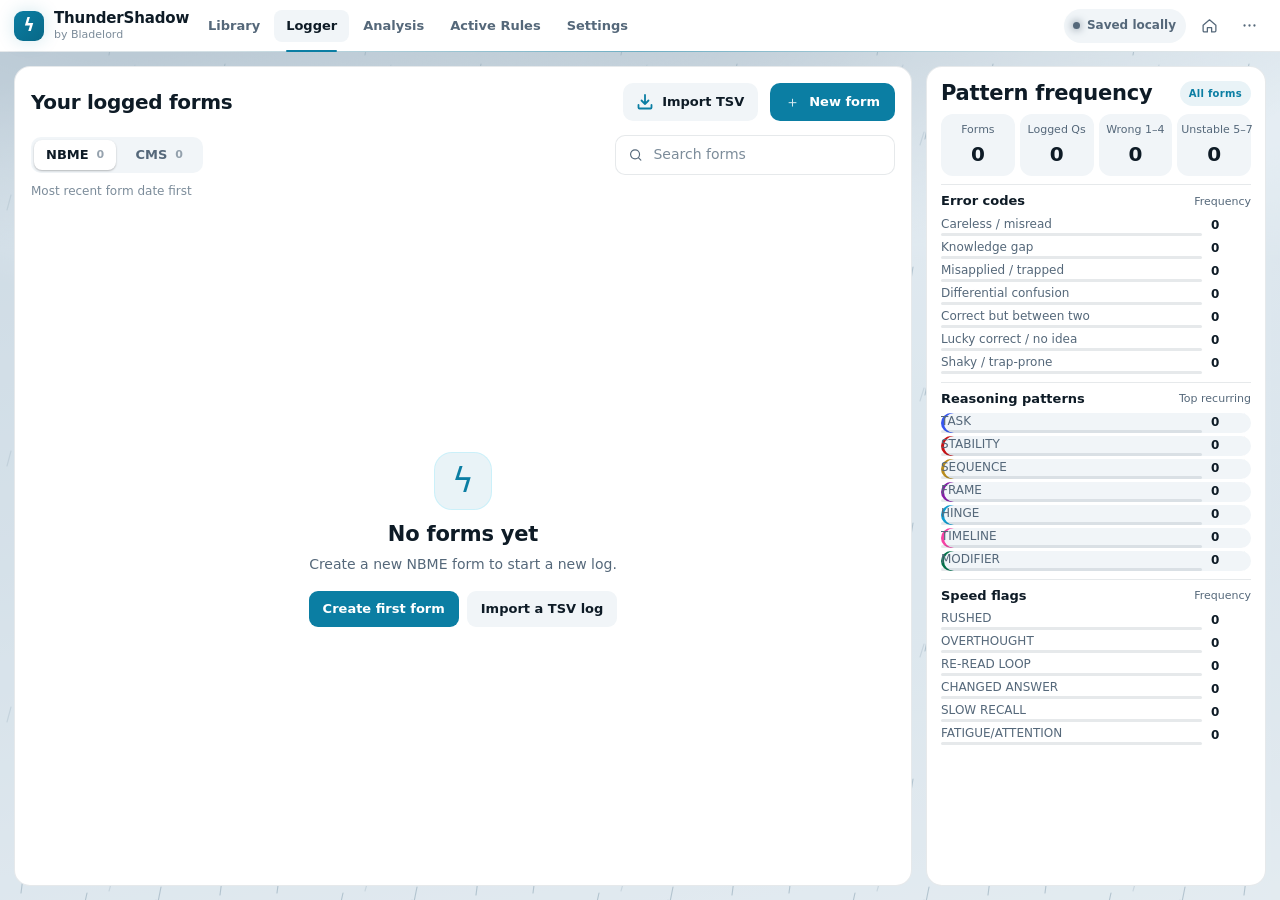
==== commit 0cf93c4f: "Import form log TSV: preview, merge/replace, undo Adds an Import TSV action to the forms library tha" ====
--- a/index.html
+++ b/index.html
@@ -9,17 +9,17 @@
   <meta name="apple-mobile-web-app-status-bar-style" content="black-translucent">
   <meta name="apple-mobile-web-app-title" content="ThunderShadow">
   <meta name="application-name" content="ThunderShadow">
-  <meta name="thundershadow-build" content="49">
+  <meta name="thundershadow-build" content="50">
   <meta name="description" content="ThunderShadow is a browser-based NBME and CMS error logging, rule review, and study-analysis app. Study data is stored locally in the browser by default, with optional private Google Drive app-data sync across devices.">
   <title>ThunderShadow</title>
-  <script src="js/theme-init.js?v=49"></script>
-  <script src="js/uuid.js?v=49"></script>
-  <link rel="icon" href="assets/icon.svg?v=49" type="image/svg+xml">
-  <link rel="apple-touch-icon" href="assets/icon-180.png?v=49">
-  <link rel="manifest" href="manifest.json?v=49">
-  <link rel="preload" href="css/styles.css?v=49" as="style">
-  <link rel="stylesheet" href="css/redesign.css?v=49">
-  <link rel="stylesheet" href="css/storm.css?v=49">
+  <script src="js/theme-init.js?v=50"></script>
+  <script src="js/uuid.js?v=50"></script>
+  <link rel="icon" href="assets/icon.svg?v=50" type="image/svg+xml">
+  <link rel="apple-touch-icon" href="assets/icon-180.png?v=50">
+  <link rel="manifest" href="manifest.json?v=50">
+  <link rel="preload" href="css/styles.css?v=50" as="style">
+  <link rel="stylesheet" href="css/redesign.css?v=50">
+  <link rel="stylesheet" href="css/storm.css?v=50">
 </head>
 <body>
   <div class="storm-scene" aria-hidden="true">
@@ -117,6 +117,10 @@
                 <p class="eyebrow">Logger</p>
                 <h1>Your logged forms</h1>
               </div>
+              <button id="importTsvBtn" class="button button--ghost import-tsv-button" type="button" aria-label="Import TSV" title="Import a form log TSV (ThunderShadow export or Step Simulator)">
+                <span class="import-tsv-button__icon" aria-hidden="true"><svg viewBox="0 0 20 20" width="16" height="16" fill="none" stroke="currentColor" stroke-width="1.7" stroke-linecap="round" stroke-linejoin="round"><path d="M10 3v9m0 0-3.5-3.5M10 12l3.5-3.5"/><path d="M3.5 13v2.5a1 1 0 0 0 1 1h11a1 1 0 0 0 1-1V13"/></svg></span>
+                <span>Import TSV</span>
+              </button>
               <button id="newFormBtn" class="button button--primary new-form-button" type="button" aria-label="New form">
                 <span class="new-form-button__icon" aria-hidden="true">＋</span>
                 <span><strong>New form</strong><small>Start a new log</small></span>
@@ -139,7 +143,10 @@
                 <div class="empty-state__icon" aria-hidden="true">ϟ</div>
                 <h2 id="emptyLibraryTitle">No forms yet</h2>
                 <p id="emptyLibraryMessage">Create a form and log only the questions worth reviewing.</p>
-                <button id="emptyNewFormBtn" class="button button--primary" type="button">Create first form</button>
+                <div class="empty-state__actions">
+                  <button id="emptyNewFormBtn" class="button button--primary" type="button">Create first form</button>
+                  <button id="emptyImportTsvBtn" class="button button--ghost" type="button">Import a TSV log</button>
+                </div>
               </div>
               <div id="formsGrid" class="forms-grid" aria-live="polite"></div>
             </div>
@@ -675,6 +682,70 @@
     </form>
   </dialog>
 
+  <input id="tsvImportFile" type="file" accept=".tsv,.txt,.csv,text/tab-separated-values,text/plain" hidden>
+  <dialog id="tsvImportDialog" class="dialog tsv-import" aria-labelledby="tsvImportTitle">
+    <div class="dialog__surface tsv-import__surface">
+      <div class="dialog__header">
+        <div>
+          <p class="eyebrow">Import form log</p>
+          <h2 id="tsvImportTitle">Import a TSV log</h2>
+        </div>
+        <button class="icon-button" type="button" data-close-dialog="tsvImportDialog" aria-label="Close">×</button>
+      </div>
+      <div class="dialog__body tsv-import__body">
+        <div id="tsvImportDrop" class="tsv-drop" role="button" tabindex="0" aria-describedby="tsvImportDropHint">
+          <span class="tsv-drop__icon" aria-hidden="true"><svg viewBox="0 0 24 24" width="26" height="26" fill="none" stroke="currentColor" stroke-width="1.6" stroke-linecap="round" stroke-linejoin="round"><path d="M14 3H7a2 2 0 0 0-2 2v14a2 2 0 0 0 2 2h10a2 2 0 0 0 2-2V8z"/><path d="M14 3v5h5M12 11v6m0 0-2.5-2.5M12 17l2.5-2.5"/></svg></span>
+          <strong>Drop a form log here</strong>
+          <span id="tsvImportDropHint">A ThunderShadow form TSV or a Step Simulator review log. One form per file.</span>
+          <span class="button button--ghost tsv-drop__choose">Choose file</span>
+        </div>
+        <p id="tsvImportError" class="tsv-import__error" role="alert" hidden></p>
+        <div id="tsvImportPreview" class="tsv-preview" hidden>
+          <div class="tsv-file">
+            <span class="tsv-file__name" id="tsvImportFileName"></span>
+            <button id="tsvImportChangeFile" class="tsv-link" type="button">Choose another file</button>
+          </div>
+          <div id="tsvImportStats" class="tsv-stats"></div>
+          <div id="tsvImportMix" class="tsv-mix" role="img"></div>
+          <section id="tsvImportMatch" class="tsv-match" hidden aria-labelledby="tsvImportMatchTitle">
+            <div class="tsv-match__head">
+              <span class="tsv-match__icon" aria-hidden="true">!</span>
+              <div>
+                <h3 id="tsvImportMatchTitle">Already in ThunderShadow</h3>
+                <p id="tsvImportMatchText"></p>
+              </div>
+            </div>
+            <div id="tsvImportModes" class="tsv-modes" role="radiogroup" aria-label="How to import into the existing form"></div>
+          </section>
+          <div id="tsvImportMeta" class="tsv-meta">
+            <label class="field tsv-meta__name"><span>Form name</span><input id="tsvImportName" type="text" maxlength="80" required></label>
+            <label class="field"><span>Date</span><input id="tsvImportDate" type="date" required></label>
+            <label class="field"><span>Exam type <em>optional</em></span><input id="tsvImportExamType" type="text" maxlength="80" placeholder="e.g. NBME, CMS">
+              <span class="quick-fill"><button type="button" data-exam-type="NBME">NBME</button><button type="button" data-exam-type="CMS">CMS</button><button type="button" data-exam-type="">Other</button></span></label>
+            <label class="field"><span>Total questions <em>optional</em></span><input id="tsvImportLength" type="number" min="1" max="1000" inputmode="numeric">
+              <span class="quick-fill"><button type="button" data-import-length="40">40</button><button type="button" data-import-length="50">50</button><button type="button" data-import-length="160">160</button><button type="button" data-import-length="200">200</button></span></label>
+          </div>
+          <details id="tsvImportProblems" class="tsv-problems" hidden>
+            <summary id="tsvImportProblemsSummary"></summary>
+            <ul id="tsvImportProblemList"></ul>
+          </details>
+          <div class="tsv-table-wrap">
+            <table class="tsv-table">
+              <caption class="visually-hidden">Entries in this file</caption>
+              <thead><tr><th scope="col">#</th><th scope="col">Item</th><th scope="col">Code</th><th scope="col">Pattern</th><th scope="col">Speed</th><th scope="col">Note</th></tr></thead>
+              <tbody id="tsvImportRows"></tbody>
+            </table>
+          </div>
+          <p id="tsvImportSafety" class="tsv-safety"></p>
+        </div>
+      </div>
+      <div class="dialog__footer">
+        <button class="button button--ghost" type="button" data-close-dialog="tsvImportDialog">Cancel</button>
+        <button id="tsvImportCommitBtn" class="button button--primary" type="button" disabled>Import &amp; open</button>
+      </div>
+    </div>
+  </dialog>
+
   <dialog id="patternGuideDialog" class="dialog pattern-guide-dialog" aria-labelledby="patternGuideTitle" aria-describedby="patternGuideSubtitle">
     <div class="dialog__surface pattern-guide-surface">
       <header class="pattern-guide-header">
@@ -795,15 +866,17 @@
 
   <div id="toastRegion" class="toast-region" aria-live="polite" aria-atomic="true"></div>
 
-  <script src="js/config.js?v=49" defer></script>
-  <script src="js/reasoning.js?v=49" defer></script>
-  <script src="js/analytics.js?v=49" defer></script>
-  <script src="js/browser-api.js?v=49" defer></script>
-  <script src="js/sync.js?v=49" defer></script>
-  <script src="js/app.js?v=49" defer></script>
-  <script src="js/v3.js?v=49" defer></script>
-  <script src="js/cloud-sync.js?v=49" defer></script>
-  <script src="js/updates.js?v=49" defer></script>
-  <script src="js/shell-menu.js?v=49" defer></script>
+  <script src="js/config.js?v=50" defer></script>
+  <script src="js/reasoning.js?v=50" defer></script>
+  <script src="js/analytics.js?v=50" defer></script>
+  <script src="js/tsv-import.js?v=50" defer></script>
+  <script src="js/browser-api.js?v=50" defer></script>
+  <script src="js/sync.js?v=50" defer></script>
+  <script src="js/app.js?v=50" defer></script>
+  <script src="js/v3.js?v=50" defer></script>
+  <script src="js/cloud-sync.js?v=50" defer></script>
+  <script src="js/updates.js?v=50" defer></script>
+  <script src="js/shell-menu.js?v=50" defer></script>
+  <script src="js/import-ui.js?v=50" defer></script>
 </body>
 </html>
--- a/css/redesign.css
+++ b/css/redesign.css
@@ -1,4 +1,4 @@
-@import url("styles.css?v=49") layer(legacy);
+@import url("styles.css?v=50") layer(legacy);
 
 /* ThunderShadow redesign layer.
    The previous stylesheet loads inside the `legacy` cascade layer, so every
@@ -1103,3 +1103,113 @@
 .an-dot b.is-below { top: 9px; bottom: auto; }
 .an-col__missing { align-self: center; margin-bottom: 8px; color: var(--muted-2); font-size: 10px; }
 .an-swatch--line { width: 14px; height: 3px; border-radius: 2px; }
+
+/* ---------- 13. Form log TSV import ----------
+   Library "Import TSV" button, the #tsvImportDialog preview and the Undo toast (js/import-ui.js). */
+#libraryView .import-tsv-button { display: inline-flex; align-items: center; gap: 7px; flex: 0 0 auto; min-height: 38px; margin-left: auto; padding: 0 13px 0 11px; border-radius: 10px; font-size: 13px; white-space: nowrap; }
+#libraryView .import-tsv-button + #newFormBtn { margin-left: 0; }
+.import-tsv-button__icon { display: grid; place-items: center; color: var(--accent); }
+.empty-state__actions { display: flex; flex-wrap: wrap; justify-content: center; gap: 8px; }
+#libraryView.is-tsv-drop .panel--library-list { outline: 2px dashed var(--accent); outline-offset: -6px; }
+
+.tsv-import { width: min(820px, calc(100vw - 32px)); }
+.tsv-import:not(.is-preview) { width: min(520px, calc(100vw - 32px)); }
+.tsv-import__surface { display: flex; flex-direction: column; max-height: min(88vh, 900px); }
+.tsv-import__body { flex: 1 1 auto; min-height: 0; overflow-y: auto; gap: 14px; }
+.tsv-import .dialog__header h2 { overflow: hidden; text-overflow: ellipsis; white-space: nowrap; }
+.tsv-import .dialog__header > div { min-width: 0; }
+.tsv-import #tsvImportCommitBtn { min-width: 132px; }
+.tsv-import #tsvImportCommitBtn.is-replace { color: #fff; background: var(--danger); }
+
+.tsv-drop { display: grid; justify-items: center; gap: 6px; padding: 30px 18px; border: 1.5px dashed var(--line-strong); border-radius: 14px; color: var(--muted); background: var(--surface-field); text-align: center; cursor: pointer; transition: border-color .12s var(--ease), background-color .12s var(--ease); }
+.tsv-drop:hover, .tsv-drop:focus-visible, .tsv-import.is-dragging .tsv-drop { border-color: var(--accent); background: var(--accent-soft); outline: none; }
+.tsv-drop strong { color: var(--text); font-size: 15px; }
+.tsv-drop > span:not(.tsv-drop__icon):not(.button) { max-width: 34ch; font-size: 12.5px; line-height: 1.45; }
+.tsv-drop__icon { display: grid; place-items: center; width: 50px; height: 50px; margin-bottom: 4px; border-radius: 14px; color: var(--accent); background: var(--accent-soft); }
+.tsv-drop__choose { margin-top: 8px; pointer-events: none; }
+.tsv-import__error { margin: 0; padding: 10px 12px; border-radius: 10px; color: var(--danger); background: var(--danger-soft); font-size: 12.5px; line-height: 1.45; }
+
+.tsv-preview { display: grid; gap: 14px; min-width: 0; }
+.tsv-file { display: flex; align-items: center; justify-content: space-between; gap: 10px; min-width: 0; color: var(--muted); font-size: 12px; }
+.tsv-file__name { overflow: hidden; text-overflow: ellipsis; white-space: nowrap; }
+.tsv-link { flex: 0 0 auto; padding: 0; border: 0; color: var(--accent); background: none; font: inherit; font-weight: 600; cursor: pointer; }
+.tsv-link:hover { text-decoration: underline; }
+.tsv-stats { display: grid; grid-template-columns: repeat(4, minmax(0, 1fr)); gap: 8px; }
+.tsv-stat { display: grid; gap: 2px; padding: 10px 12px; border-radius: 12px; background: var(--panel-soft); }
+.tsv-stat strong { font-size: 20px; font-weight: 700; font-variant-numeric: tabular-nums; line-height: 1.1; }
+.tsv-stat span { color: var(--muted); font-size: 11.5px; }
+.tsv-stat--warn strong { color: var(--warning); }
+.tsv-mix { display: flex; gap: 2px; height: 6px; overflow: hidden; border-radius: 999px; }
+.tsv-mix > span { min-width: 6px; background: var(--tone); }
+
+.tsv-match { display: grid; gap: 12px; padding: 14px; border: 1px solid color-mix(in srgb, var(--warning) 45%, transparent); border-radius: 14px; background: color-mix(in srgb, var(--warning) 8%, var(--panel-strong)); }
+.tsv-match__head { display: flex; gap: 10px; align-items: flex-start; }
+.tsv-match__head h3 { margin: 0 0 2px; font-size: 14px; }
+.tsv-match__head p { margin: 0; color: var(--muted); font-size: 12.5px; line-height: 1.45; }
+.tsv-match__icon { display: grid; flex: 0 0 auto; place-items: center; width: 24px; height: 24px; border-radius: 50%; color: var(--bg); background: var(--warning); font-size: 13px; font-weight: 800; }
+.tsv-modes { display: grid; grid-template-columns: 1fr 1fr; gap: 8px; }
+.tsv-mode { display: flex; gap: 10px; align-items: flex-start; padding: 11px 12px; border: 1px solid var(--line-strong); border-radius: 12px; color: var(--text); background: var(--surface-field); font: inherit; text-align: left; cursor: pointer; }
+.tsv-mode:hover { background: var(--panel-hover); }
+.tsv-mode:focus-visible { outline: none; box-shadow: var(--ring); }
+.tsv-mode[aria-checked="true"] { border-color: var(--accent); background: var(--accent-soft); }
+.tsv-mode[data-mode="replace"][aria-checked="true"] { border-color: var(--danger); background: var(--danger-soft); }
+.tsv-mode__radio { flex: 0 0 auto; width: 16px; height: 16px; margin-top: 1px; border: 2px solid var(--line-strong); border-radius: 50%; }
+.tsv-mode[aria-checked="true"] .tsv-mode__radio { border: 5px solid var(--accent); }
+.tsv-mode[data-mode="replace"][aria-checked="true"] .tsv-mode__radio { border-color: var(--danger); }
+.tsv-mode__text { display: grid; gap: 3px; min-width: 0; }
+.tsv-mode__text strong { font-size: 13.5px; }
+.tsv-mode__text small { color: var(--muted); font-size: 12px; line-height: 1.4; }
+.tsv-mode__text em { color: var(--text); font-size: 12px; font-style: normal; font-weight: 600; font-variant-numeric: tabular-nums; }
+
+.tsv-meta { display: grid; grid-template-columns: minmax(0, 1.6fr) minmax(0, 1fr); gap: 12px 14px; }
+.tsv-meta[hidden] { display: none; }
+.tsv-meta .field { min-width: 0; }
+
+.tsv-problems { border: 1px solid var(--line); border-radius: 12px; background: var(--panel-soft); }
+.tsv-problems summary { padding: 10px 12px; color: var(--warning); font-size: 12.5px; font-weight: 650; cursor: pointer; }
+.tsv-problems ul { display: grid; gap: 6px; max-height: 160px; margin: 0; padding: 0 12px 12px; overflow-y: auto; list-style: none; }
+.tsv-problem { display: flex; gap: 10px; color: var(--text); font-size: 12px; line-height: 1.45; }
+.tsv-problem span { flex: 0 0 auto; min-width: 52px; color: var(--muted); font-variant-numeric: tabular-nums; }
+.tsv-problem--skip { color: var(--muted); }
+
+.tsv-table-wrap { max-height: 300px; overflow: auto; border: 1px solid var(--line); border-radius: 12px; }
+.tsv-table { width: 100%; border-collapse: collapse; font-size: 12.5px; }
+.tsv-table thead th { position: sticky; z-index: 1; top: 0; padding: 8px 10px; background: var(--panel-strong); text-align: left; text-transform: uppercase; }
+.tsv-table td { padding: 8px 10px; border-top: 1px solid var(--line); vertical-align: top; }
+.tsv-table tr.has-problem td { background: color-mix(in srgb, var(--warning) 9%, transparent); }
+.tsv-table tr.has-problem td:first-child { box-shadow: inset 3px 0 0 var(--warning); }
+.tsv-table td:nth-child(1), .tsv-table td:nth-child(2) { color: var(--muted); font-variant-numeric: tabular-nums; white-space: nowrap; }
+.tsv-num { color: var(--text); font-weight: 650; }
+.tsv-badge { display: inline-grid; place-items: center; min-width: 22px; height: 22px; padding: 0 6px; border-radius: 6px; color: var(--tone-ink); background: var(--tone); font-size: 11.5px; font-weight: 750; }
+.tsv-cell-flex { display: inline-flex; flex-wrap: wrap; align-items: center; gap: 4px 6px; }
+.tsv-cell-label { color: var(--muted); font-size: 11px; font-weight: 600; letter-spacing: .03em; }
+.tsv-chip { padding: 2px 6px; border-radius: 6px; color: var(--text); background: var(--panel-soft); font-size: 11px; font-weight: 650; }
+.tsv-note-cell { display: grid; gap: 4px; justify-items: start; min-width: 0; }
+.tsv-note-cell .note-tag { padding: 1px 7px; font-size: 10.5px; }
+.tsv-note { display: -webkit-box; overflow: hidden; -webkit-line-clamp: 3; -webkit-box-orient: vertical; white-space: pre-line; overflow-wrap: anywhere; line-height: 1.45; }
+.tsv-none { color: var(--muted-2); }
+.tsv-safety { margin: 0; color: var(--muted); font-size: 12px; line-height: 1.45; }
+
+.toast--action { display: flex; align-items: center; gap: 12px; max-width: 420px; pointer-events: auto; font-size: 12.5px; line-height: 1.4; }
+.toast--action span { flex: 1 1 auto; min-width: 0; }
+.toast__action { flex: 0 0 auto; min-height: 30px; padding: 0 12px; border: 0; border-radius: 8px; color: var(--accent-ink); background: var(--accent); font: inherit; font-weight: 700; cursor: pointer; }
+.toast__action:disabled { opacity: .6; cursor: progress; }
+
+@media (max-width: 640px) {
+  #libraryView .import-tsv-button span:last-child { display: none; }
+  #libraryView .import-tsv-button { width: 44px; min-height: 44px; padding: 0; justify-content: center; }
+  .tsv-stats { grid-template-columns: repeat(2, minmax(0, 1fr)); }
+  .tsv-modes, .tsv-meta { grid-template-columns: minmax(0, 1fr); }
+  .tsv-table-wrap { max-height: none; overflow: visible; border: 0; }
+  .tsv-table thead { display: none; }
+  .tsv-table, .tsv-table tbody { display: grid; gap: 8px; }
+  .tsv-table tr { display: grid; grid-template-columns: auto auto auto minmax(0, 1fr) auto; gap: 6px 10px; align-items: center; padding: 10px 12px; border: 1px solid var(--line); border-radius: 12px; }
+  .tsv-table td { padding: 0; border: 0; }
+  .tsv-table tr.has-problem { border-color: color-mix(in srgb, var(--warning) 55%, transparent); }
+  .tsv-table tr.has-problem td { background: none; }
+  .tsv-table tr.has-problem td:first-child { box-shadow: none; }
+  .tsv-table td:nth-child(5) { justify-self: end; }
+  .tsv-table td:nth-child(6) { grid-column: 1 / -1; }
+  .tsv-import .dialog__footer .button { flex: 1 1 0; min-height: 44px; }
+}
+html[data-ui-mode="touch"] .tsv-mode, html[data-ui-mode="touch"] .tsv-drop { min-height: 44px; }
--- a/css/storm.css
+++ b/css/storm.css
@@ -2,7 +2,7 @@
    Only transform/opacity change. No animated blur, blend modes, JS frame loop,
    or background-position repaint. All themes/devices share the same renderer. */
 .storm-scene {
-  --storm-rain: url('../assets/rain-dark.svg?v=49');
+  --storm-rain: url('../assets/rain-dark.svg?v=50');
   --storm-rain-opacity: .64;
   --storm-cloud-light: rgba(91, 133, 166, .62);
   --storm-cloud-shadow: rgba(7, 19, 34, .8);
@@ -17,7 +17,7 @@
     linear-gradient(170deg, #111f30 0%, #091421 48%, #040b13 100%);
 }
 html[data-theme="light"] .storm-scene {
-  --storm-rain: url('../assets/rain-light.svg?v=49');
+  --storm-rain: url('../assets/rain-light.svg?v=50');
   --storm-rain-opacity: .74;
   --storm-cloud-light: rgba(231, 242, 248, .9);
   --storm-cloud-shadow: rgba(70, 104, 128, .52);
@@ -59,7 +59,7 @@
   height: min(440px, 58vh);
   opacity: 0;
   background:
-    url('../assets/lightning.svg?v=49') 56% 0 / auto 88% no-repeat,
+    url('../assets/lightning.svg?v=50') 56% 0 / auto 88% no-repeat,
     radial-gradient(ellipse at 54% 15%, rgba(230, 246, 255, .88), rgba(190, 222, 244, .14) 42%, transparent 70%);
   /* A single distant flash every 24s, then six opacity steps to darkness. */
   animation: storm-distant-lightning 24s step-end infinite;
